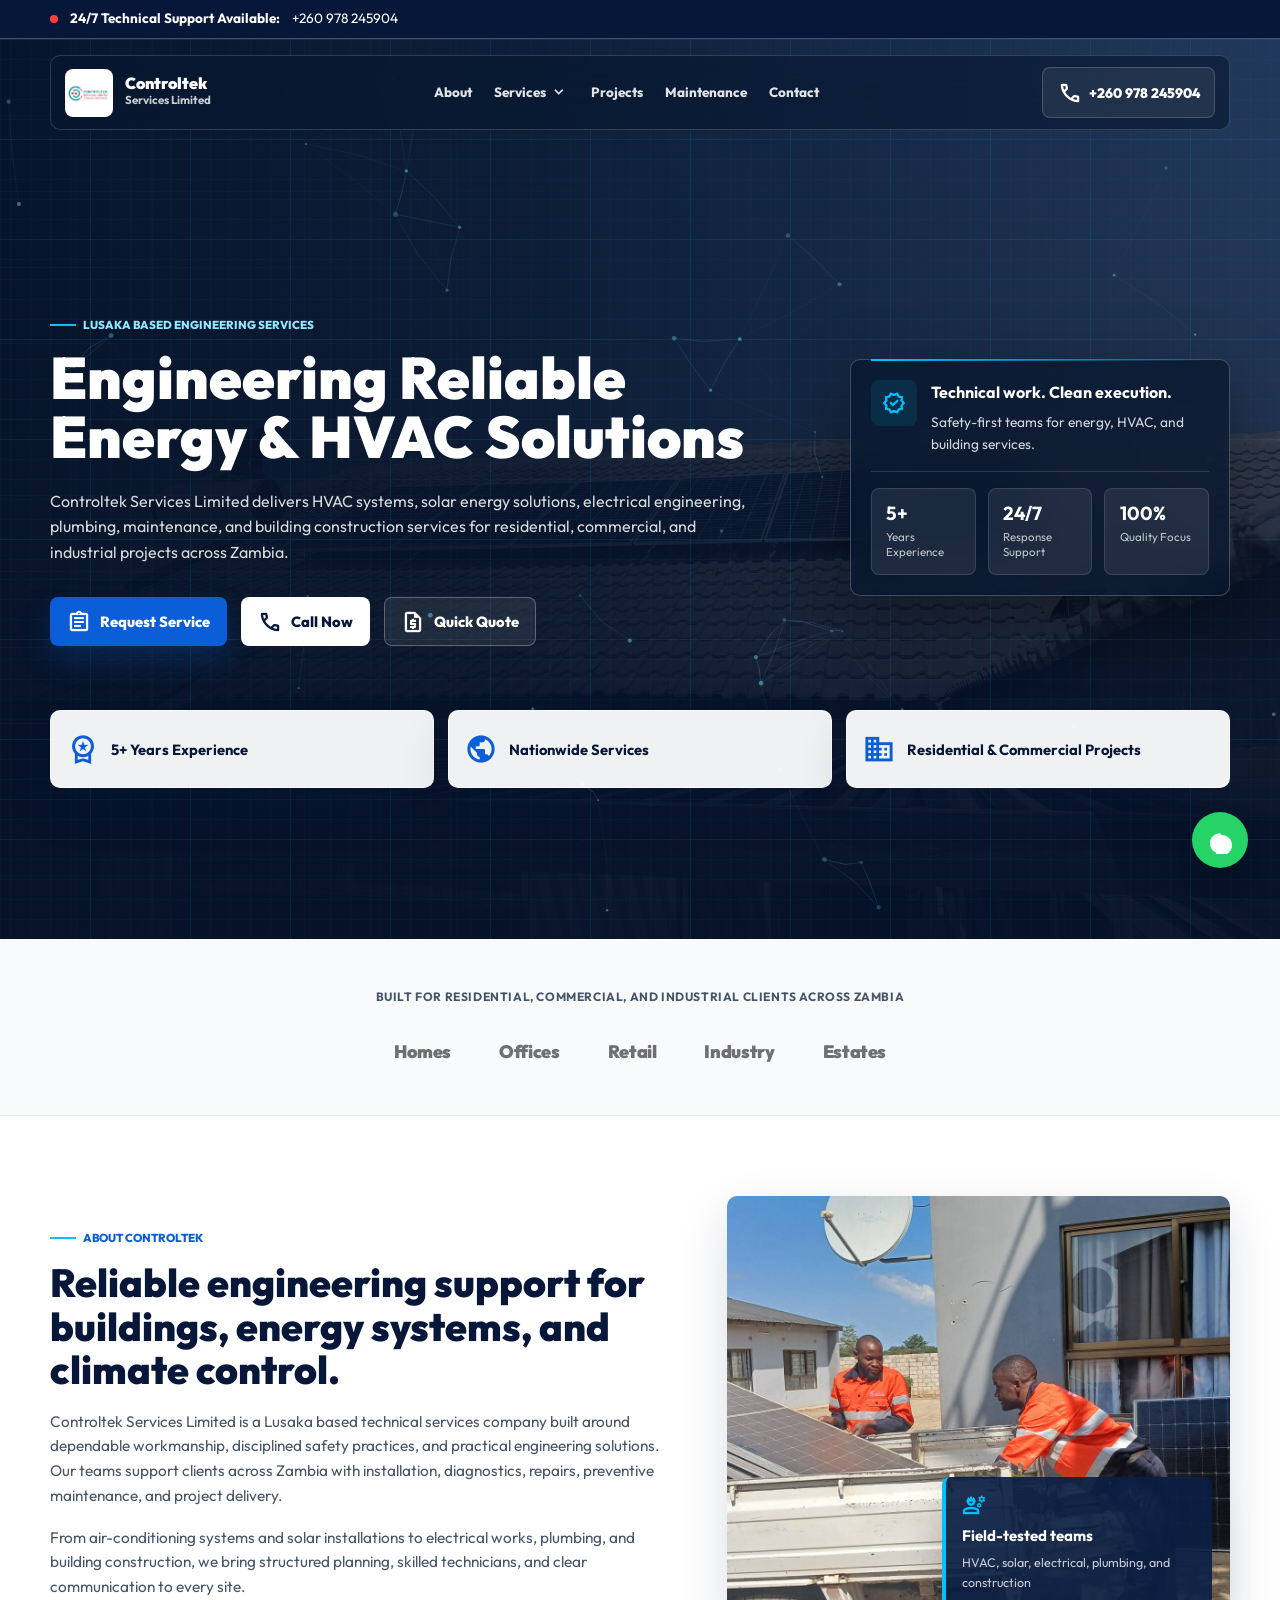
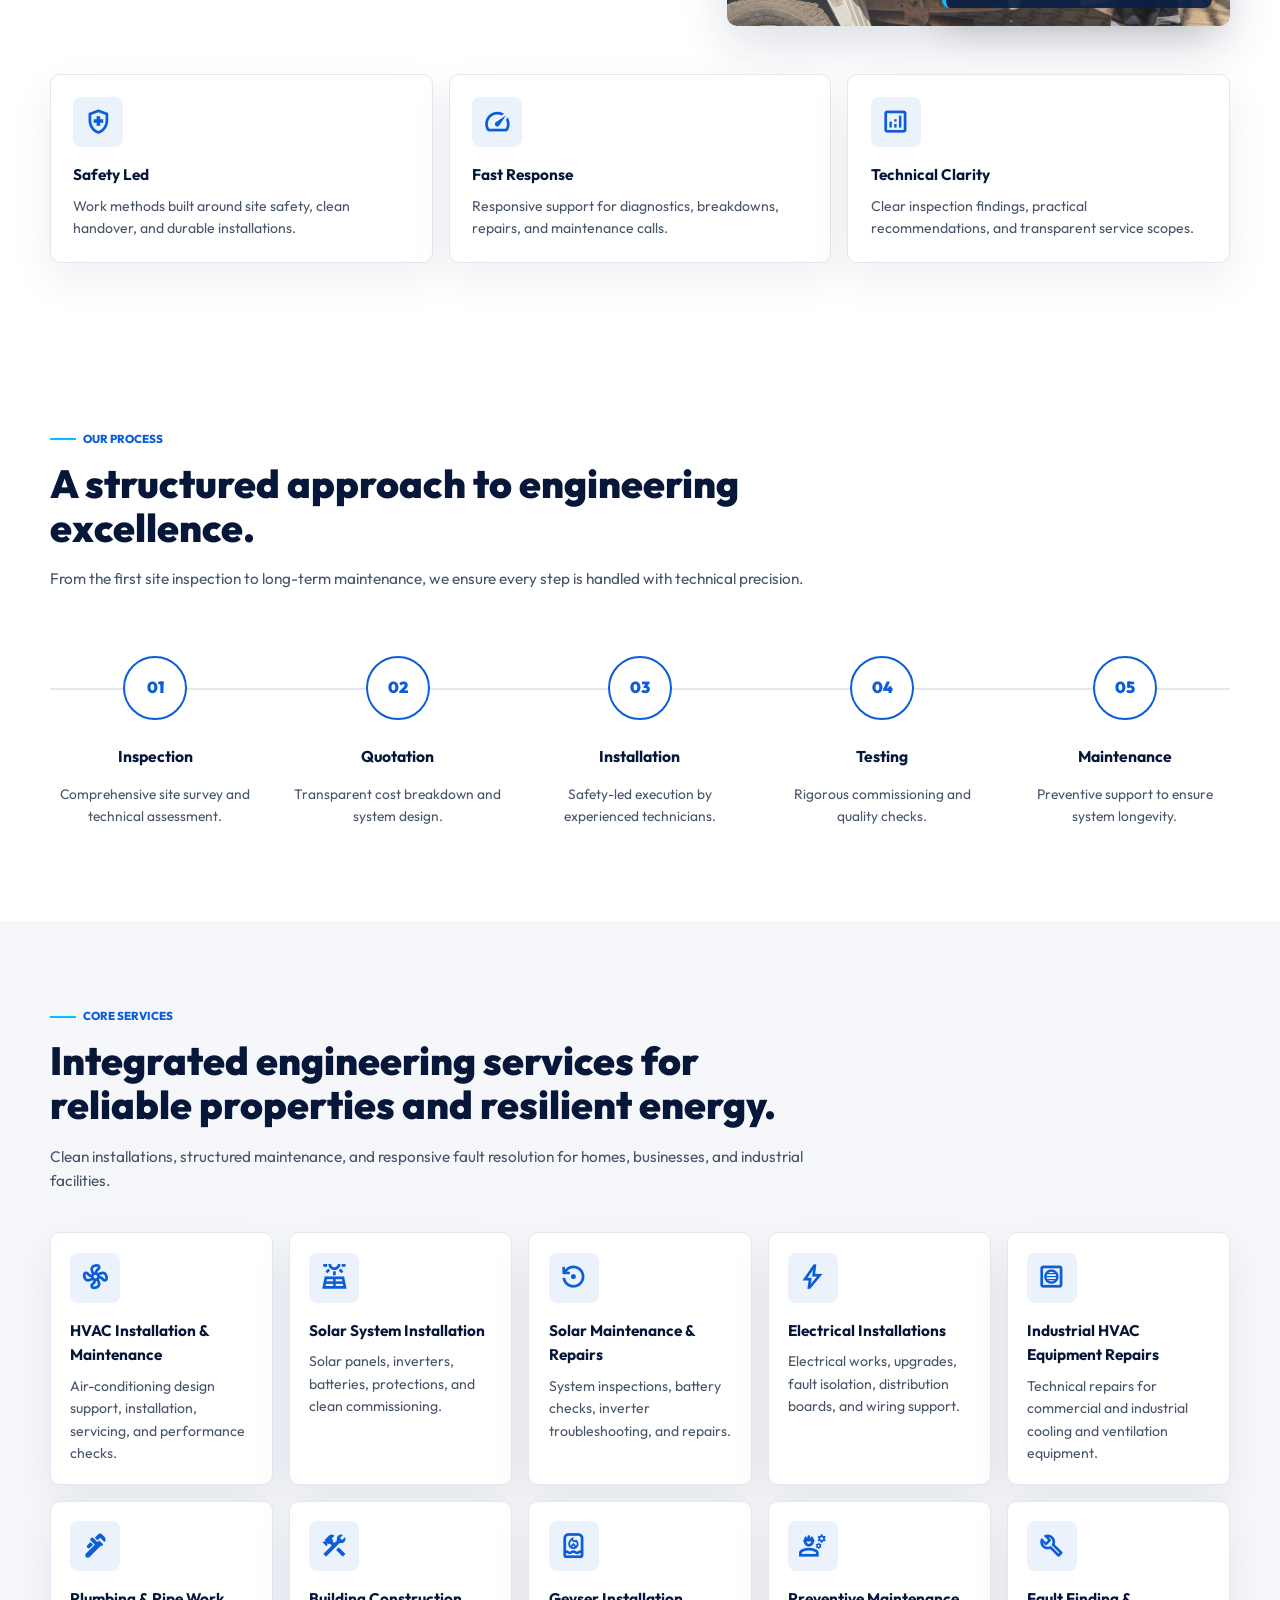
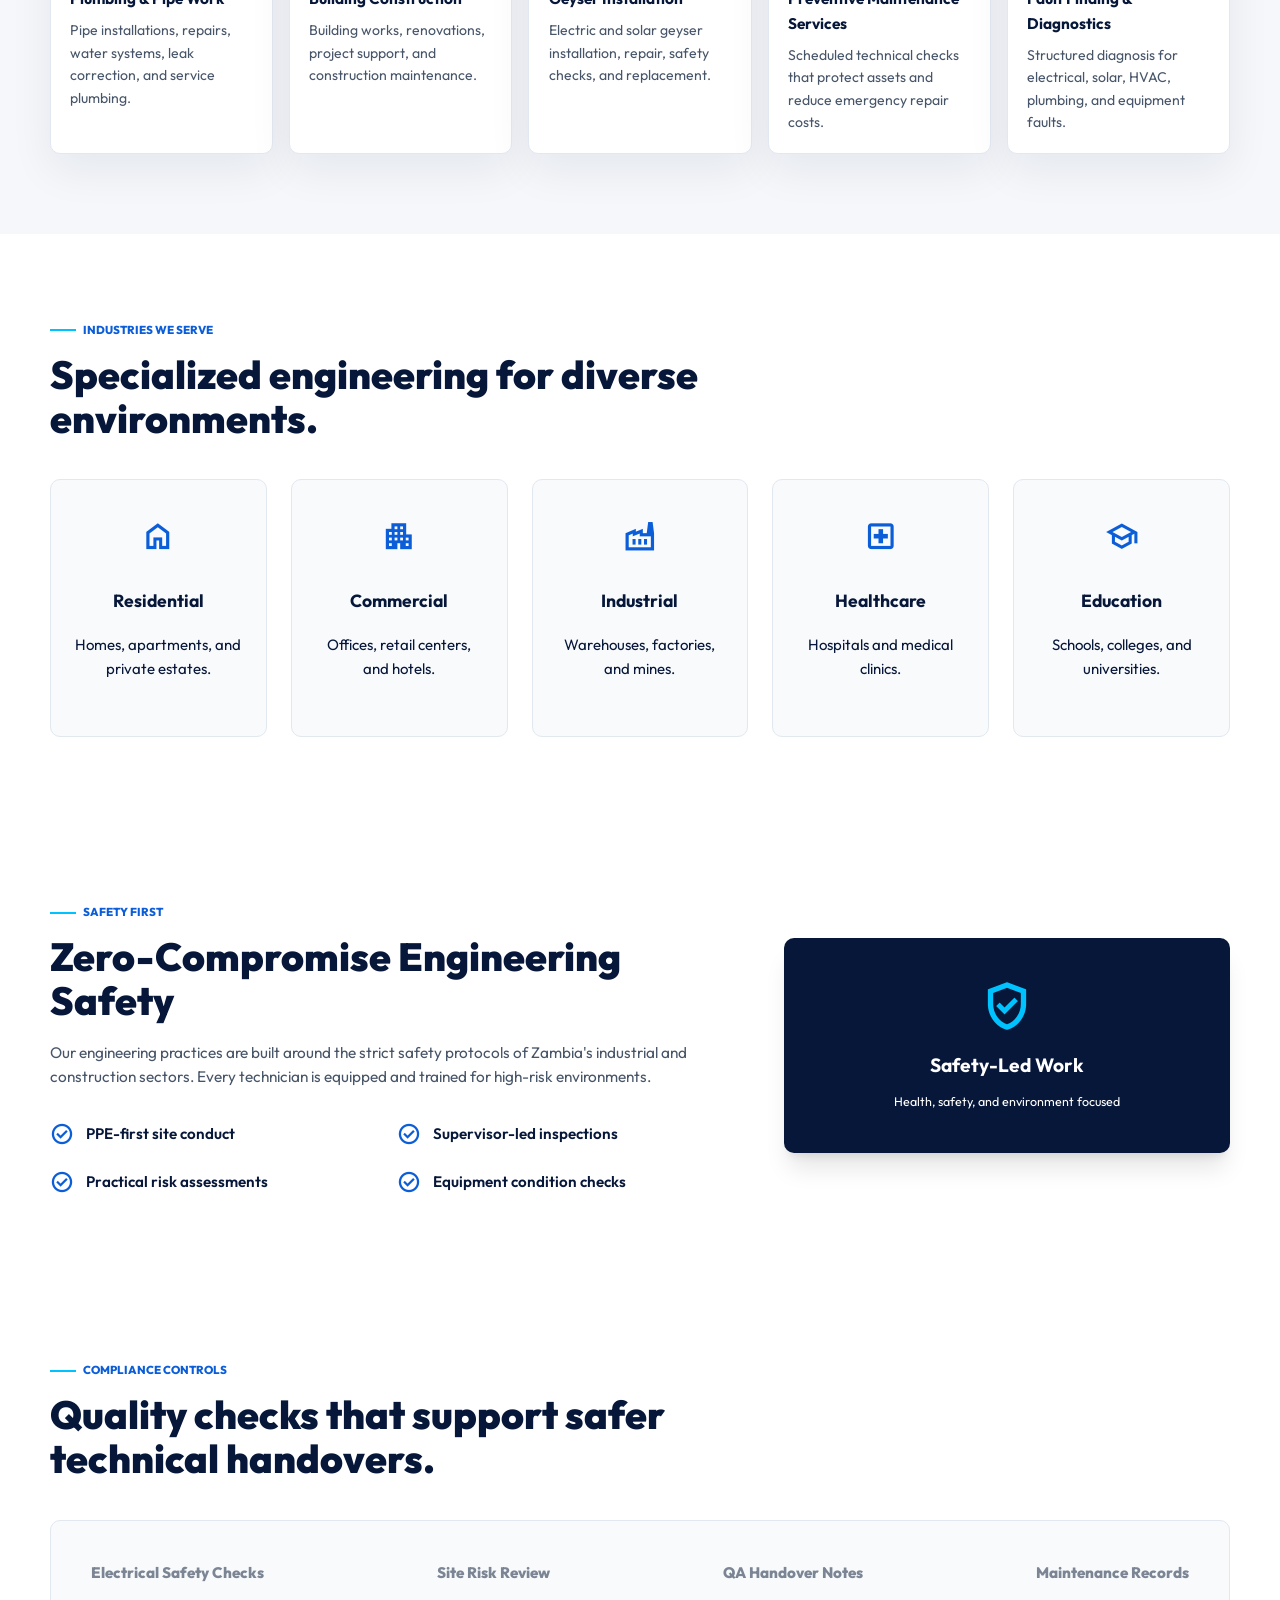
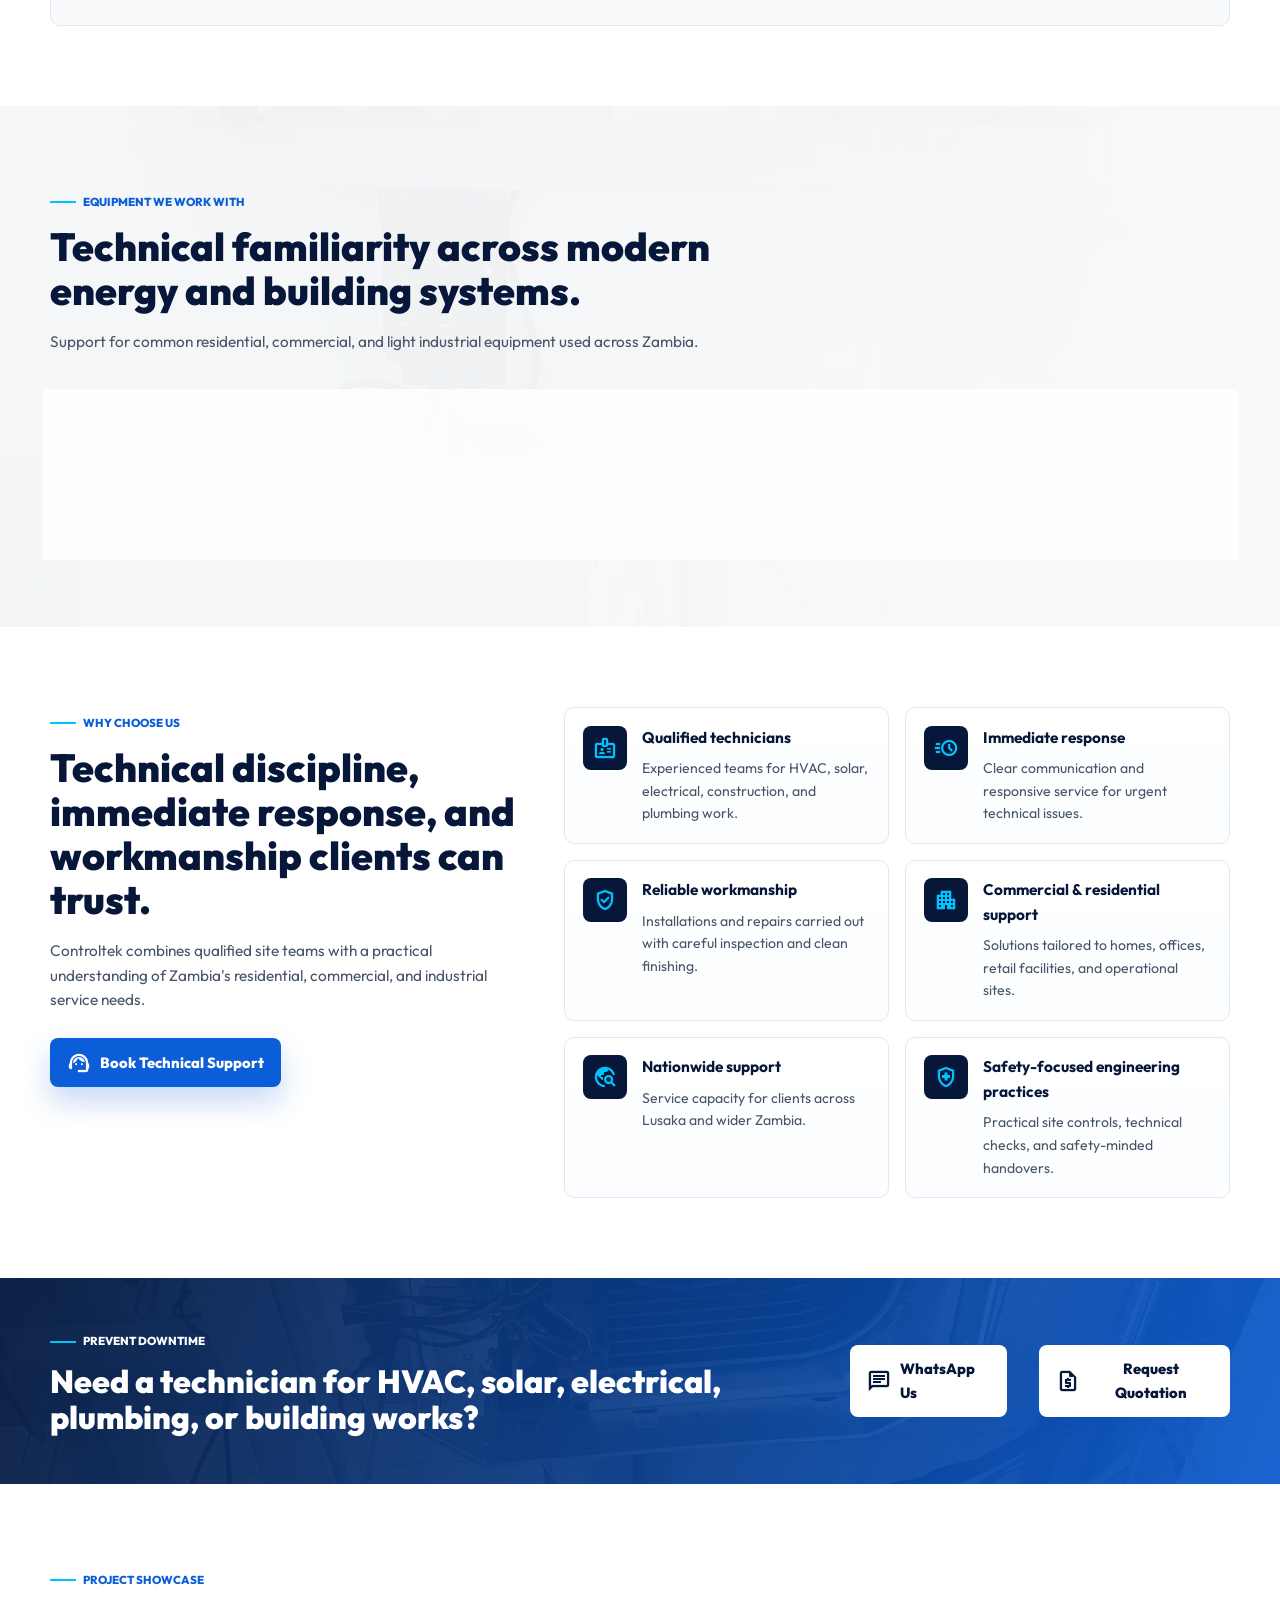
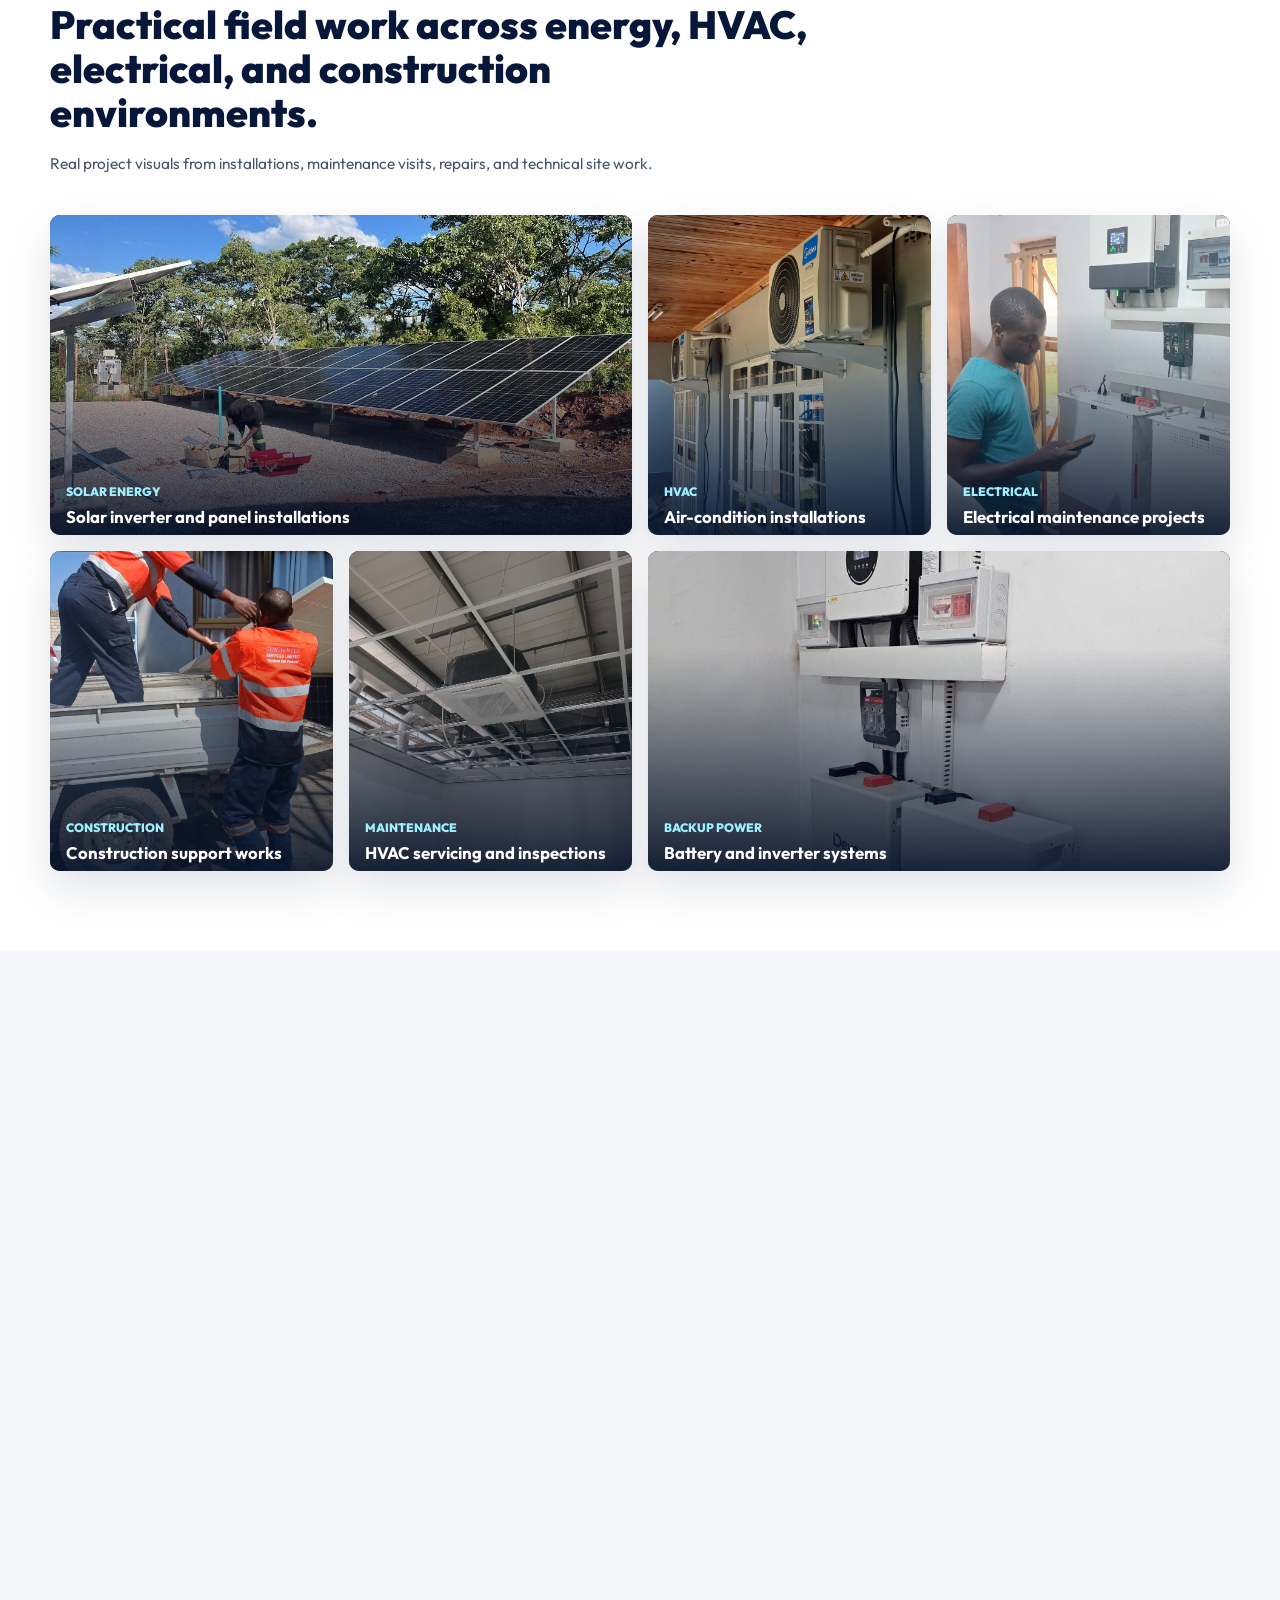
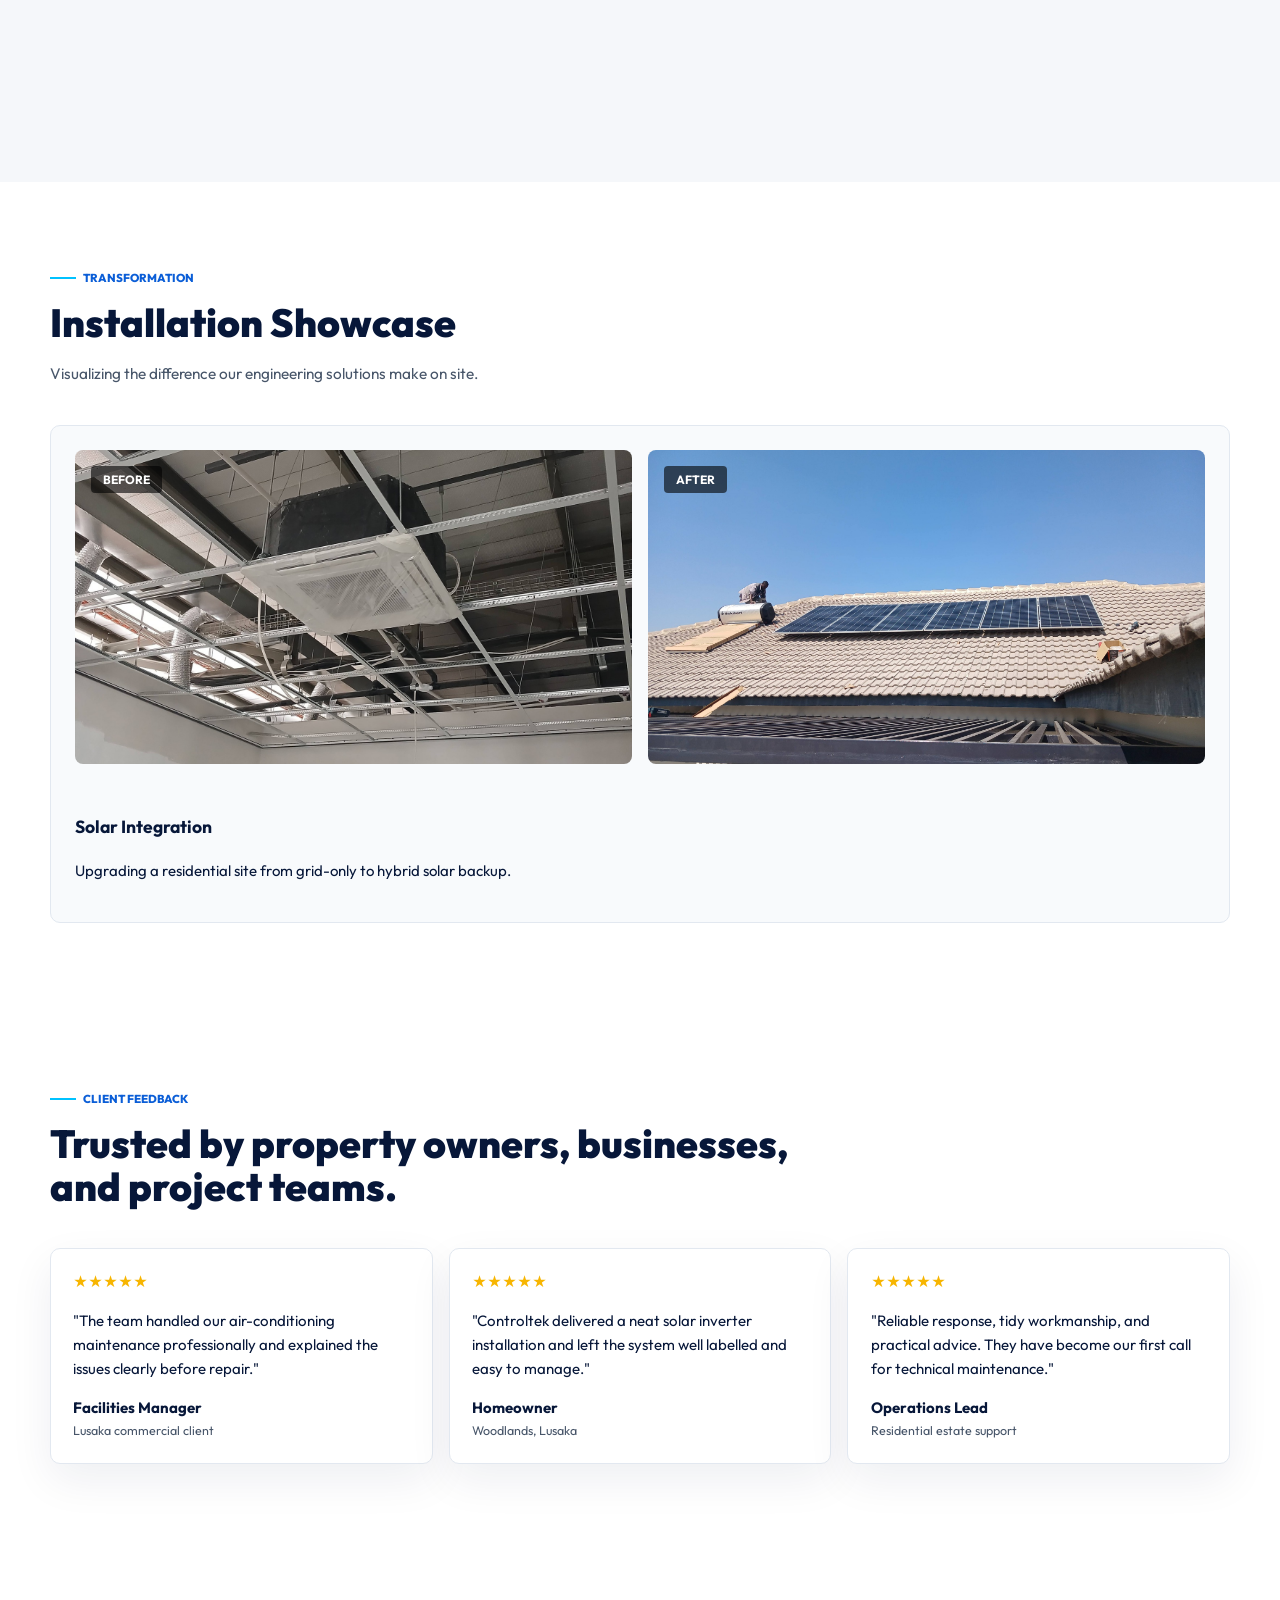
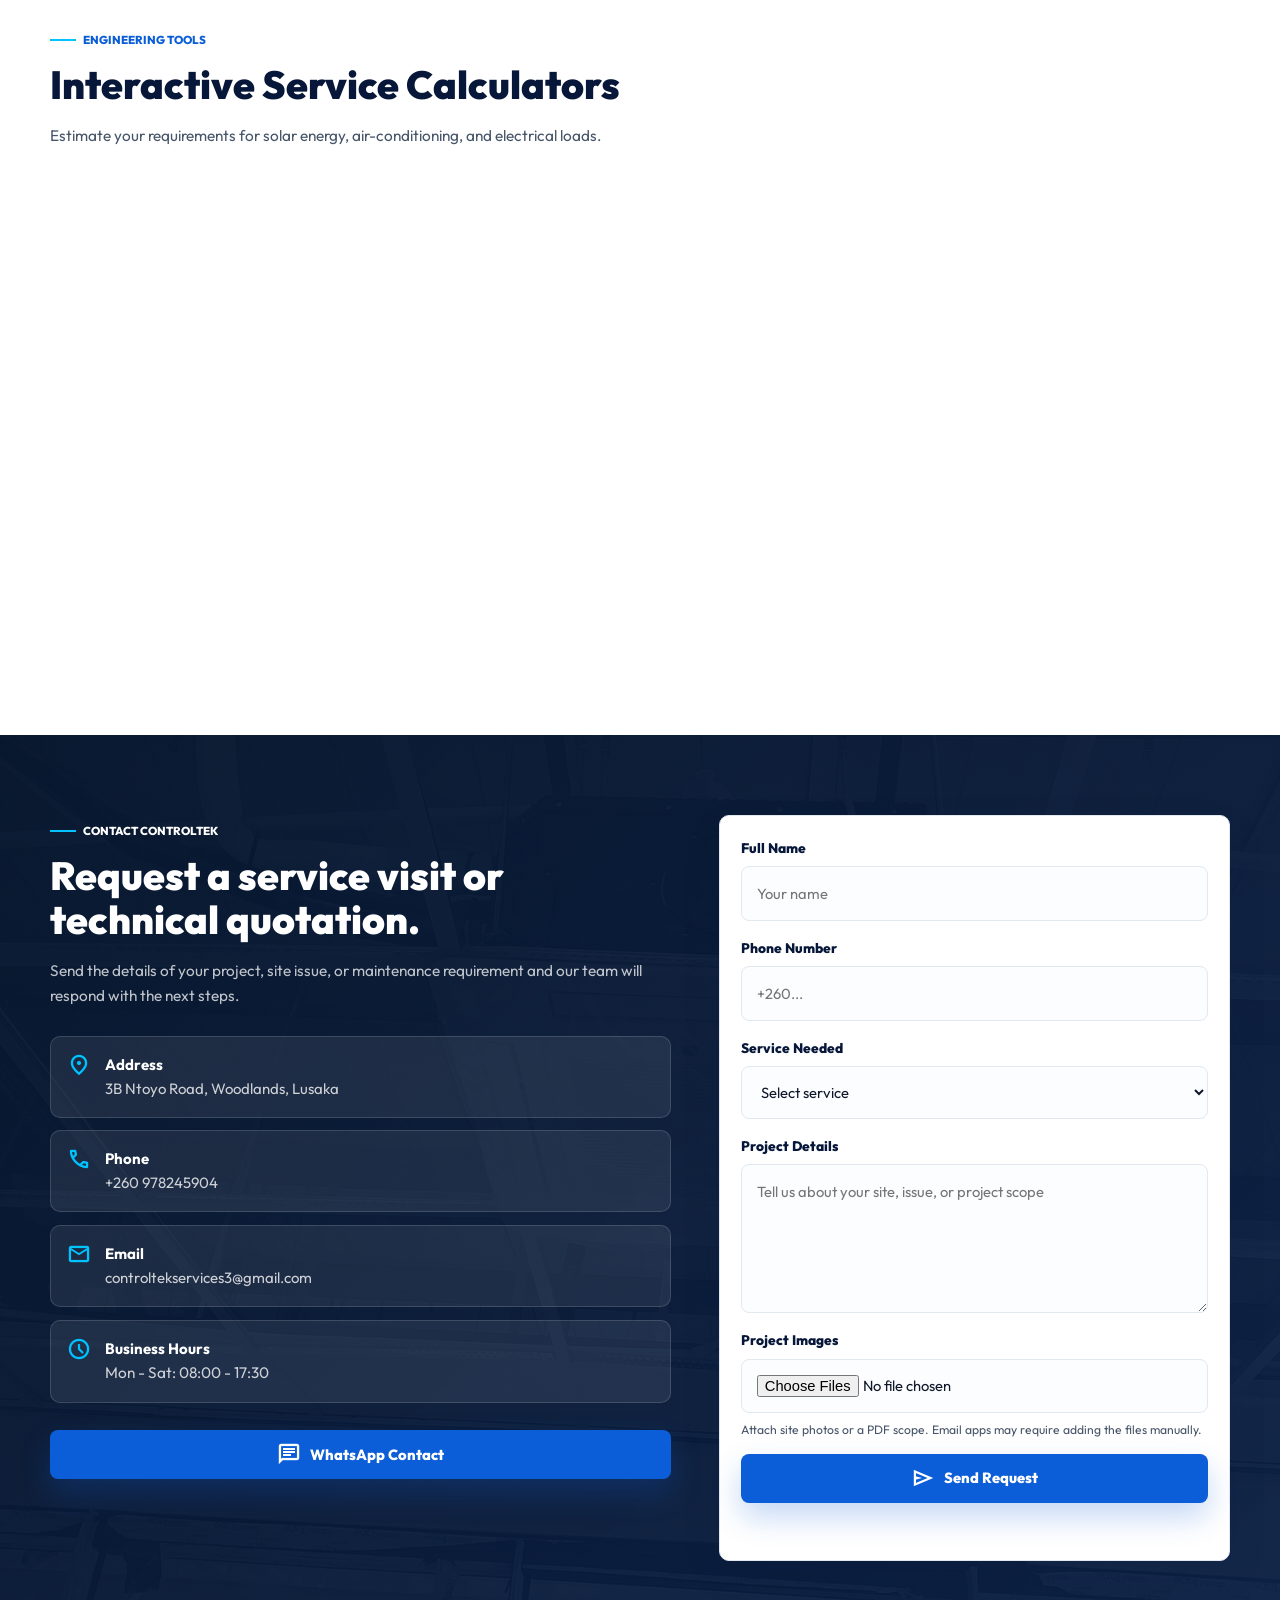
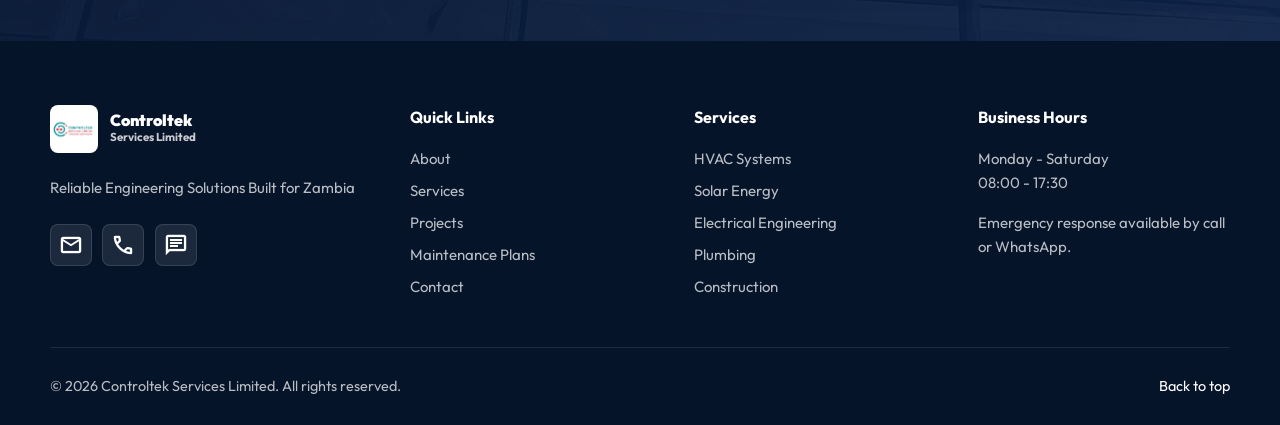
==== index.html @ 5359bb08 "feat: implement multi-page service site architecture with dedicated layouts and global styling" ====
<!DOCTYPE html>
<html lang="en">
<head>
  <meta charset="UTF-8" />
  <meta name="viewport" content="width=device-width, initial-scale=1.0" />
  <meta name="description" content="Controltek Services Limited provides HVAC, solar energy, electrical engineering, plumbing, maintenance, and construction services across Zambia." />
  <title>Controltek Services Limited | Engineering Reliable Energy & HVAC Solutions</title>
  <link rel="preconnect" href="https://fonts.googleapis.com" />
  <link rel="preconnect" href="https://fonts.gstatic.com" crossorigin />
  <link href="https://fonts.googleapis.com/css2?family=Outfit:wght@300;400;500;600;700;800;900&family=Inter:wght@400;500;600;700;800;900&family=Material+Symbols+Outlined:opsz,wght,FILL,GRAD@20..48,300..700,0..1,-50..200&display=swap" rel="stylesheet" />
  <link rel="stylesheet" href="styles.css" />
  <script type="application/ld+json">
  {
    "@context": "https://schema.org",
    "@type": "EngineeringBusiness",
    "name": "Controltek Services Limited",
    "address": {
      "@type": "PostalAddress",
      "streetAddress": "3B Ntoyo Road, Woodlands",
      "addressLocality": "Lusaka",
      "addressCountry": "ZM"
    },
    "telephone": "+260978245904",
    "email": "controltekservices3@gmail.com",
    "serviceType": ["HVAC", "Solar Energy", "Electrical Engineering", "Plumbing", "Construction"]
  }
  </script>
</head>
<body>
  <div class="preloader" id="preloader" aria-hidden="true">
    <div class="preloader__mark">
      <img src="Assets/logo.jpg" alt="" />
      <span></span>
    </div>
  </div>

  <div class="emergency-banner">
    <div class="section-shell">
      <span class="pulse-icon"></span>
      <strong>24/7 Technical Support Available:</strong> 
      <a href="tel:+260978245904">+260 978 245904</a>
    </div>
  </div>

  <header class="site-header" id="siteHeader">
    <a class="brand" href="#home" aria-label="Controltek Services Limited home">
      <img src="Assets/logo.jpg" alt="Controltek Services Limited logo" />
      <span>
        <strong>Controltek</strong>
        <small>Services Limited</small>
      </span>
    </a>

    <button class="nav-toggle" id="navToggle" type="button" aria-label="Open navigation" aria-expanded="false">
      <span></span>
      <span></span>
      <span></span>
    </button>

    <nav class="site-nav" id="siteNav" aria-label="Primary navigation">
      <a href="#about">About</a>
      <div class="nav-item has-dropdown">
        <a href="#services">Services <span class="material-symbols-outlined">expand_more</span></a>
        <div class="mega-menu">
          <div class="mega-menu__grid">
            <div class="mega-menu__col">
              <h4>Energy Solutions</h4>
              <a href="solar.html"><span class="material-symbols-outlined">solar_power</span> Solar Installation</a>
              <a href="solar.html"><span class="material-symbols-outlined">battery_charging_full</span> Battery Backup</a>
              <a href="solar.html"><span class="material-symbols-outlined">settings_backup_restore</span> Solar Maintenance</a>
            </div>
            <div class="mega-menu__col">
              <h4>HVAC & Climate</h4>
              <a href="hvac.html"><span class="material-symbols-outlined">mode_fan</span> Air Conditioning</a>
              <a href="hvac.html"><span class="material-symbols-outlined">hvac</span> Industrial Cooling</a>
              <a href="hvac.html"><span class="material-symbols-outlined">thermostat</span> Ventilation</a>
            </div>
            <div class="mega-menu__col">
              <h4>Engineering</h4>
              <a href="electrical.html"><span class="material-symbols-outlined">bolt</span> Electrical Works</a>
              <a href="plumbing.html"><span class="material-symbols-outlined">plumbing</span> Plumbing & Pipes</a>
              <a href="construction.html"><span class="material-symbols-outlined">construction</span> Construction</a>
            </div>
          </div>
        </div>
      </div>
      <a href="#projects">Projects</a>
      <a href="#maintenance">Maintenance</a>
      <a href="#contact">Contact</a>
    </nav>

    <div class="header-actions">
      <a class="header-call" href="tel:+260978245904">
        <span class="material-symbols-outlined" aria-hidden="true">call</span>
        +260 978 245904
      </a>
    </div>
  </header>

  <main>
    <section class="hero" id="home">
      <div class="hero__blueprint" aria-hidden="true"></div>
      <img class="hero__image" src="Assets/611945073_122168276774752665_838514749293394637_n.jpg" alt="Solar engineers working on a rooftop installation" fetchpriority="high" />
      <canvas class="hero__particles" id="particleCanvas" aria-hidden="true"></canvas>
      <div class="hero__overlay"></div>

      <div class="hero__content section-shell">
        <div class="hero__copy reveal">
          <span class="eyebrow">Lusaka based engineering services</span>
          <h1>Engineering Reliable Energy &amp; HVAC Solutions</h1>
          <p>
            Controltek Services Limited delivers HVAC systems, solar energy solutions, electrical engineering,
            plumbing, maintenance, and building construction services for residential, commercial, and industrial projects across Zambia.
          </p>
          <div class="hero__actions">
            <a class="btn btn--primary" href="#contact">
              <span class="material-symbols-outlined" aria-hidden="true">assignment</span>
              Request Service
            </a>
            <a class="btn btn--light" href="tel:+260978245904">
              <span class="material-symbols-outlined" aria-hidden="true">call</span>
              Call Now
            </a>
            <button class="btn btn--outline quote-trigger" type="button">
              <span class="material-symbols-outlined" aria-hidden="true">request_quote</span>
              Quick Quote
            </button>
          </div>
        </div>

        <div class="hero__panel reveal">
          <div class="hero__panel-top">
            <span class="material-symbols-outlined" aria-hidden="true">verified</span>
            <div>
              <strong>Technical work. Clean execution.</strong>
              <p>Safety-first teams for energy, HVAC, and building services.</p>
            </div>
          </div>
          <div class="hero__metrics">
            <article>
              <strong><span data-counter="5">0</span>+</strong>
              <small>Years Experience</small>
            </article>
            <article>
              <strong>24/7</strong>
              <small>Response Support</small>
            </article>
            <article>
              <strong>100%</strong>
              <small>Quality Focus</small>
            </article>
          </div>
        </div>
      </div>

      <div class="floating-stats section-shell reveal">
        <article>
          <span class="material-symbols-outlined" aria-hidden="true">workspace_premium</span>
          <strong><span data-counter="5">0</span>+ Years Experience</strong>
        </article>
        <article>
          <span class="material-symbols-outlined" aria-hidden="true">public</span>
          <strong>Nationwide Services</strong>
        </article>
        <article>
          <span class="material-symbols-outlined" aria-hidden="true">domain</span>
          <strong>Residential &amp; Commercial Projects</strong>
        </article>
      </div>
    </section>

    <section class="trusted-by reveal">
      <div class="section-shell">
        <span class="trusted-by__label">Built for residential, commercial, and industrial clients across Zambia</span>
        <div class="trusted-by__logos">
          <div class="logo-item"><span>Homes</span></div>
          <div class="logo-item"><span>Offices</span></div>
          <div class="logo-item"><span>Retail</span></div>
          <div class="logo-item"><span>Industry</span></div>
          <div class="logo-item"><span>Estates</span></div>
        </div>
      </div>
    </section>

    <section class="section about" id="about">
      <div class="section-shell about__grid">
        <div class="section-copy reveal">
          <span class="eyebrow">About Controltek</span>
          <h2>Reliable engineering support for buildings, energy systems, and climate control.</h2>
          <p>
            Controltek Services Limited is a Lusaka based technical services company built around dependable workmanship,
            disciplined safety practices, and practical engineering solutions. Our teams support clients across Zambia with installation,
            diagnostics, repairs, preventive maintenance, and project delivery.
          </p>
          <p>
            From air-conditioning systems and solar installations to electrical works, plumbing, and building construction,
            we bring structured planning, skilled technicians, and clear communication to every site.
          </p>
        </div>

        <div class="about__visual reveal">
          <img src="Assets/695807910_122184010622752665_1314205142785555688_n.jpg" alt="Controltek technicians working on a construction project" />
          <div class="about__badge">
            <span class="material-symbols-outlined" aria-hidden="true">engineering</span>
            <strong>Field-tested teams</strong>
            <small>HVAC, solar, electrical, plumbing, and construction</small>
          </div>
        </div>

        <div class="about__infographic reveal">
          <article>
            <span class="material-symbols-outlined" aria-hidden="true">health_and_safety</span>
            <h3>Safety Led</h3>
            <p>Work methods built around site safety, clean handover, and durable installations.</p>
          </article>
          <article>
            <span class="material-symbols-outlined" aria-hidden="true">speed</span>
            <h3>Fast Response</h3>
            <p>Responsive support for diagnostics, breakdowns, repairs, and maintenance calls.</p>
          </article>
          <article>
            <span class="material-symbols-outlined" aria-hidden="true">analytics</span>
            <h3>Technical Clarity</h3>
            <p>Clear inspection findings, practical recommendations, and transparent service scopes.</p>
          </article>
        </div>
      </div>
    </section>

    <section class="section process" id="process">
      <div class="section-shell">
        <div class="section-heading reveal">
          <span class="eyebrow">Our Process</span>
          <h2>A structured approach to engineering excellence.</h2>
          <p>From the first site inspection to long-term maintenance, we ensure every step is handled with technical precision.</p>
        </div>
        
        <div class="process-timeline reveal">
          <div class="process-step">
            <div class="step-number">01</div>
            <h3>Inspection</h3>
            <p>Comprehensive site survey and technical assessment.</p>
          </div>
          <div class="process-step">
            <div class="step-number">02</div>
            <h3>Quotation</h3>
            <p>Transparent cost breakdown and system design.</p>
          </div>
          <div class="process-step">
            <div class="step-number">03</div>
            <h3>Installation</h3>
            <p>Safety-led execution by experienced technicians.</p>
          </div>
          <div class="process-step">
            <div class="step-number">04</div>
            <h3>Testing</h3>
            <p>Rigorous commissioning and quality checks.</p>
          </div>
          <div class="process-step">
            <div class="step-number">05</div>
            <h3>Maintenance</h3>
            <p>Preventive support to ensure system longevity.</p>
          </div>
        </div>
      </div>
    </section>

    <section class="section services" id="services">
      <div class="section-shell">
        <div class="section-heading reveal">
          <span class="eyebrow">Core Services</span>
          <h2>Integrated engineering services for reliable properties and resilient energy.</h2>
          <p>Clean installations, structured maintenance, and responsive fault resolution for homes, businesses, and industrial facilities.</p>
        </div>

        <div class="services__grid">
          <article class="service-card reveal">
            <span class="material-symbols-outlined" aria-hidden="true">mode_fan</span>
            <h3>HVAC Installation &amp; Maintenance</h3>
            <p>Air-conditioning design support, installation, servicing, and performance checks.</p>
          </article>
          <article class="service-card reveal">
            <span class="material-symbols-outlined" aria-hidden="true">solar_power</span>
            <h3>Solar System Installation</h3>
            <p>Solar panels, inverters, batteries, protections, and clean commissioning.</p>
          </article>
          <article class="service-card reveal">
            <span class="material-symbols-outlined" aria-hidden="true">settings_backup_restore</span>
            <h3>Solar Maintenance &amp; Repairs</h3>
            <p>System inspections, battery checks, inverter troubleshooting, and repairs.</p>
          </article>
          <article class="service-card reveal">
            <span class="material-symbols-outlined" aria-hidden="true">bolt</span>
            <h3>Electrical Installations</h3>
            <p>Electrical works, upgrades, fault isolation, distribution boards, and wiring support.</p>
          </article>
          <article class="service-card reveal">
            <span class="material-symbols-outlined" aria-hidden="true">hvac</span>
            <h3>Industrial HVAC Equipment Repairs</h3>
            <p>Technical repairs for commercial and industrial cooling and ventilation equipment.</p>
          </article>
          <article class="service-card reveal">
            <span class="material-symbols-outlined" aria-hidden="true">plumbing</span>
            <h3>Plumbing &amp; Pipe Work</h3>
            <p>Pipe installations, repairs, water systems, leak correction, and service plumbing.</p>
          </article>
          <article class="service-card reveal">
            <span class="material-symbols-outlined" aria-hidden="true">construction</span>
            <h3>Building Construction</h3>
            <p>Building works, renovations, project support, and construction maintenance.</p>
          </article>
          <article class="service-card reveal">
            <span class="material-symbols-outlined" aria-hidden="true">water_heater</span>
            <h3>Geyser Installation</h3>
            <p>Electric and solar geyser installation, repair, safety checks, and replacement.</p>
          </article>
          <article class="service-card reveal">
            <span class="material-symbols-outlined" aria-hidden="true">engineering</span>
            <h3>Preventive Maintenance Services</h3>
            <p>Scheduled technical checks that protect assets and reduce emergency repair costs.</p>
          </article>
          <article class="service-card reveal">
            <span class="material-symbols-outlined" aria-hidden="true">build</span>
            <h3>Fault Finding &amp; Diagnostics</h3>
            <p>Structured diagnosis for electrical, solar, HVAC, plumbing, and equipment faults.</p>
          </article>
        </div>
      </div>
    </section>

    <section class="section industries" id="industries">
      <div class="section-shell">
        <div class="section-heading reveal">
          <span class="eyebrow">Industries We Serve</span>
          <h2>Specialized engineering for diverse environments.</h2>
        </div>
        <div class="industries-grid reveal">
          <div class="industry-card">
            <span class="material-symbols-outlined">home</span>
            <h3>Residential</h3>
            <p>Homes, apartments, and private estates.</p>
          </div>
          <div class="industry-card">
            <span class="material-symbols-outlined">apartment</span>
            <h3>Commercial</h3>
            <p>Offices, retail centers, and hotels.</p>
          </div>
          <div class="industry-card">
            <span class="material-symbols-outlined">factory</span>
            <h3>Industrial</h3>
            <p>Warehouses, factories, and mines.</p>
          </div>
          <div class="industry-card">
            <span class="material-symbols-outlined">local_hospital</span>
            <h3>Healthcare</h3>
            <p>Hospitals and medical clinics.</p>
          </div>
          <div class="industry-card">
            <span class="material-symbols-outlined">school</span>
            <h3>Education</h3>
            <p>Schools, colleges, and universities.</p>
          </div>
        </div>
      </div>
    </section>

    <section class="section safety" id="safety">
      <div class="section-shell safety__grid">
        <div class="section-copy reveal">
          <span class="eyebrow">Safety First</span>
          <h2>Zero-Compromise Engineering Safety</h2>
          <p>Our engineering practices are built around the strict safety protocols of Zambia's industrial and construction sectors. Every technician is equipped and trained for high-risk environments.</p>
          <ul class="safety-list">
            <li><span class="material-symbols-outlined">check_circle</span> PPE-first site conduct</li>
            <li><span class="material-symbols-outlined">check_circle</span> Supervisor-led inspections</li>
            <li><span class="material-symbols-outlined">check_circle</span> Practical risk assessments</li>
            <li><span class="material-symbols-outlined">check_circle</span> Equipment condition checks</li>
          </ul>
        </div>
        <div class="safety__visual reveal">
          <div class="safety-badge">
            <span class="material-symbols-outlined" aria-hidden="true">verified_user</span>
            <strong>Safety-Led Work</strong>
            <small>Health, safety, and environment focused</small>
          </div>
        </div>
      </div>
    </section>

    <section class="section certifications" id="certifications">
      <div class="section-shell">
        <div class="section-heading reveal">
          <span class="eyebrow">Compliance Controls</span>
          <h2>Quality checks that support safer technical handovers.</h2>
        </div>
        <div class="cert-grid reveal">
          <div class="cert-item"><span>Electrical Safety Checks</span></div>
          <div class="cert-item"><span>Site Risk Review</span></div>
          <div class="cert-item"><span>QA Handover Notes</span></div>
          <div class="cert-item"><span>Maintenance Records</span></div>
        </div>
      </div>
    </section>

    <section class="section equipment" id="equipment">
      <div class="section-shell">
        <div class="section-heading reveal">
          <span class="eyebrow">Equipment We Work With</span>
          <h2>Technical familiarity across modern energy and building systems.</h2>
          <p>Support for common residential, commercial, and light industrial equipment used across Zambia.</p>
        </div>

        <div class="equipment-grid reveal">
          <article><span class="material-symbols-outlined">battery_charging_full</span><strong>LuxpowerTek</strong><small>Hybrid inverter systems</small></article>
          <article><span class="material-symbols-outlined">mode_fan</span><strong>Split Systems</strong><small>Residential and office cooling</small></article>
          <article><span class="material-symbols-outlined">hvac</span><strong>Ducted HVAC</strong><small>Commercial air distribution</small></article>
          <article><span class="material-symbols-outlined">battery_5_bar</span><strong>Lithium Batteries</strong><small>Backup and solar storage</small></article>
          <article><span class="material-symbols-outlined">solar_power</span><strong>Solar Inverters</strong><small>Hybrid and backup power</small></article>
          <article><span class="material-symbols-outlined">precision_manufacturing</span><strong>Recovery Units</strong><small>HVAC service equipment</small></article>
        </div>
      </div>
    </section>

    <section class="section why">
      <div class="section-shell why__grid">
        <div class="section-copy reveal">
          <span class="eyebrow">Why Choose Us</span>
          <h2>Technical discipline, immediate response, and workmanship clients can trust.</h2>
          <p>
            Controltek combines qualified site teams with a practical understanding of Zambia's residential,
            commercial, and industrial service needs.
          </p>
          <a class="btn btn--primary" href="#contact">
            <span class="material-symbols-outlined" aria-hidden="true">support_agent</span>
            Book Technical Support
          </a>
        </div>

        <div class="why__list reveal">
          <article>
            <span class="material-symbols-outlined" aria-hidden="true">badge</span>
            <div>
              <h3>Qualified technicians</h3>
              <p>Experienced teams for HVAC, solar, electrical, construction, and plumbing work.</p>
            </div>
          </article>
          <article>
            <span class="material-symbols-outlined" aria-hidden="true">acute</span>
            <div>
              <h3>Immediate response</h3>
              <p>Clear communication and responsive service for urgent technical issues.</p>
            </div>
          </article>
          <article>
            <span class="material-symbols-outlined" aria-hidden="true">verified_user</span>
            <div>
              <h3>Reliable workmanship</h3>
              <p>Installations and repairs carried out with careful inspection and clean finishing.</p>
            </div>
          </article>
          <article>
            <span class="material-symbols-outlined" aria-hidden="true">apartment</span>
            <div>
              <h3>Commercial &amp; residential support</h3>
              <p>Solutions tailored to homes, offices, retail facilities, and operational sites.</p>
            </div>
          </article>
          <article>
            <span class="material-symbols-outlined" aria-hidden="true">travel_explore</span>
            <div>
              <h3>Nationwide support</h3>
              <p>Service capacity for clients across Lusaka and wider Zambia.</p>
            </div>
          </article>
          <article>
            <span class="material-symbols-outlined" aria-hidden="true">health_and_safety</span>
            <div>
              <h3>Safety-focused engineering practices</h3>
              <p>Practical site controls, technical checks, and safety-minded handovers.</p>
            </div>
          </article>
        </div>
      </div>
    </section>

    <section class="cta-band reveal">
      <div class="section-shell cta-band__inner">
        <div>
          <span class="eyebrow">Prevent downtime</span>
          <h2>Need a technician for HVAC, solar, electrical, plumbing, or building works?</h2>
        </div>
        <a class="btn btn--light" href="https://wa.me/260978245904?text=Hello%20Controltek%20Services%2C%20I%20would%20like%20to%20request%20technical%20support." target="_blank" rel="noopener">
          <span class="material-symbols-outlined" aria-hidden="true">chat</span>
          WhatsApp Us
        </a>
        <button class="btn btn--light quote-trigger" type="button">
          <span class="material-symbols-outlined" aria-hidden="true">request_quote</span>
          Request Quotation
        </button>
      </div>
    </section>

    <section class="section projects" id="projects">
      <div class="section-shell">
        <div class="section-heading reveal">
          <span class="eyebrow">Project Showcase</span>
          <h2>Practical field work across energy, HVAC, electrical, and construction environments.</h2>
          <p>Real project visuals from installations, maintenance visits, repairs, and technical site work.</p>
        </div>

        <div class="projects__grid">
          <article class="project-card project-card--wide reveal">
            <img src="Assets/639150536_122174072924752665_6450804661900491813_n.jpg" alt="Ground mounted solar panel installation" />
            <div>
              <span>Solar Energy</span>
              <h3>Solar inverter and panel installations</h3>
            </div>
          </article>
          <article class="project-card reveal">
            <img src="Assets/679924585_122182130414752665_1647554920923825024_n.jpg" alt="Air-conditioning units installed outside a building" />
            <div>
              <span>HVAC</span>
              <h3>Air-condition installations</h3>
            </div>
          </article>
          <article class="project-card reveal">
            <img src="Assets/637915777_122174073098752665_5136957511916690828_n.jpg" alt="Technician working on an inverter and electrical installation" />
            <div>
              <span>Electrical</span>
              <h3>Electrical maintenance projects</h3>
            </div>
          </article>
          <article class="project-card reveal">
            <img src="Assets/690749381_122184010670752665_1798553602882575421_n.jpg" alt="Construction workers loading building materials" />
            <div>
              <span>Construction</span>
              <h3>Construction support works</h3>
            </div>
          </article>
          <article class="project-card reveal">
            <img src="Assets/619851383_122170756070752665_6607876470128424524_n.jpg" alt="Ceiling mounted HVAC equipment being serviced" />
            <div>
              <span>Maintenance</span>
              <h3>HVAC servicing and inspections</h3>
            </div>
          </article>
          <article class="project-card project-card--wide reveal">
            <img src="Assets/689459422_122184010568752665_5711642186320111911_n.jpg" alt="Solar inverter and battery backup system" />
            <div>
              <span>Backup Power</span>
              <h3>Battery and inverter systems</h3>
            </div>
          </article>
        </div>
      </div>
    </section>

    <section class="section maintenance" id="maintenance">
      <div class="section-shell maintenance__grid">
        <div class="maintenance__image reveal">
          <img src="Assets/670788803_122181007688752665_9161803868854722833_n.jpg" alt="Technicians servicing air-conditioning equipment" />
        </div>

        <div class="section-copy reveal">
          <span class="eyebrow">Maintenance Plans</span>
          <h2>Preventive Maintenance is Cheaper than Corrective Maintenance</h2>
          <p>
            Scheduled inspections help identify performance issues early, protect equipment life,
            and reduce the cost of emergency repairs.
          </p>
          <div class="plans">
            <article>
              <span class="material-symbols-outlined" aria-hidden="true">mode_fan</span>
              <div>
                <h3>Air-conditioning systems</h3>
                <p>Coil cleaning, gas checks, electrical inspections, drainage, and performance testing.</p>
              </div>
            </article>
            <article>
              <span class="material-symbols-outlined" aria-hidden="true">solar_power</span>
              <div>
                <h3>Solar systems</h3>
                <p>Panel cleaning, inverter checks, battery health, protection testing, and reporting.</p>
              </div>
            </article>
            <article>
              <span class="material-symbols-outlined" aria-hidden="true">bolt</span>
              <div>
                <h3>Electrical systems</h3>
                <p>Load checks, board inspections, cable integrity, earthing, and fault prevention.</p>
              </div>
            </article>
          </div>
        </div>
      </div>
    </section>

    <section class="section before-after" id="showcase">
      <div class="section-shell">
        <div class="section-heading reveal">
          <span class="eyebrow">Transformation</span>
          <h2>Installation Showcase</h2>
          <p>Visualizing the difference our engineering solutions make on site.</p>
        </div>
        <div class="ba-grid reveal">
          <div class="ba-item">
            <div class="ba-image">
              <img src="Assets/619851383_122170756070752665_6607876470128424524_n.jpg" alt="Before">
              <span>Before</span>
            </div>
            <div class="ba-image">
              <img src="Assets/611945073_122168276774752665_838514749293394637_n.jpg" alt="After">
              <span>After</span>
            </div>
            <div class="ba-info">
              <h3>Solar Integration</h3>
              <p>Upgrading a residential site from grid-only to hybrid solar backup.</p>
            </div>
          </div>
        </div>
      </div>
    </section>

    <section class="section testimonials">
      <div class="section-shell">
        <div class="section-heading reveal">
          <span class="eyebrow">Client Feedback</span>
          <h2>Trusted by property owners, businesses, and project teams.</h2>
        </div>

        <div class="testimonials__grid">
          <article class="testimonial reveal">
            <div class="stars" aria-label="5 out of 5 stars">&#9733;&#9733;&#9733;&#9733;&#9733;</div>
            <p>"The team handled our air-conditioning maintenance professionally and explained the issues clearly before repair."</p>
            <strong>Facilities Manager</strong>
            <small>Lusaka commercial client</small>
          </article>
          <article class="testimonial reveal">
            <div class="stars" aria-label="5 out of 5 stars">&#9733;&#9733;&#9733;&#9733;&#9733;</div>
            <p>"Controltek delivered a neat solar inverter installation and left the system well labelled and easy to manage."</p>
            <strong>Homeowner</strong>
            <small>Woodlands, Lusaka</small>
          </article>
          <article class="testimonial reveal">
            <div class="stars" aria-label="5 out of 5 stars">&#9733;&#9733;&#9733;&#9733;&#9733;</div>
            <p>"Reliable response, tidy workmanship, and practical advice. They have become our first call for technical maintenance."</p>
            <strong>Operations Lead</strong>
            <small>Residential estate support</small>
          </article>
        </div>
      </div>
    </section>

    <section class="section calculators" id="calculators">
      <div class="section-shell">
        <div class="section-heading reveal">
          <span class="eyebrow">Engineering Tools</span>
          <h2>Interactive Service Calculators</h2>
          <p>Estimate your requirements for solar energy, air-conditioning, and electrical loads.</p>
        </div>

        <div class="calculators-grid reveal">
          <!-- Solar Calculator -->
          <div class="calc-card glass-card">
            <div class="calc-header">
              <span class="material-symbols-outlined">solar_power</span>
              <h3>Solar Sizing</h3>
            </div>
            <div class="calc-body">
              <div class="form-row">
                <label>Daily Load (kWh)</label>
                <input type="number" id="solarLoad" placeholder="e.g. 10" step="0.1">
              </div>
              <div class="form-row">
                <label>Backup Days</label>
                <input type="number" id="solarBackup" value="1">
              </div>
              <button class="btn btn--primary btn--wide" id="calcSolar">Calculate</button>
              <div class="calc-result" id="solarResult"></div>
            </div>
          </div>

          <!-- HVAC Calculator -->
          <div class="calc-card glass-card">
            <div class="calc-header">
              <span class="material-symbols-outlined">hvac</span>
              <h3>BTU Estimator</h3>
            </div>
            <div class="calc-body">
              <div class="form-row">
                <label>Room Area (sq.m)</label>
                <input type="number" id="hvacArea" placeholder="e.g. 25">
              </div>
              <div class="form-row">
                <label>Insulation Level</label>
                <select id="hvacInsulation">
                  <option value="1">Standard</option>
                  <option value="1.2">Poor</option>
                  <option value="0.8">Excellent</option>
                </select>
              </div>
              <button class="btn btn--primary btn--wide" id="calcHVAC">Calculate</button>
              <div class="calc-result" id="hvacResult"></div>
            </div>
          </div>

          <!-- Electrical Load Calculator -->
          <div class="calc-card glass-card">
            <div class="calc-header">
              <span class="material-symbols-outlined">bolt</span>
              <h3>Load Estimator</h3>
            </div>
            <div class="calc-body">
              <div class="form-row">
                <label>Number of Rooms</label>
                <input type="number" id="elecRooms" placeholder="e.g. 4">
              </div>
              <div class="form-row">
                <label>Main Appliances</label>
                <div class="checkbox-group">
                  <label><input type="checkbox" class="appliance" value="2000"> AC Unit</label>
                  <label><input type="checkbox" class="appliance" value="3000"> Geyser</label>
                  <label><input type="checkbox" class="appliance" value="1500"> Stove</label>
                </div>
              </div>
              <button class="btn btn--primary btn--wide" id="calcElec">Calculate</button>
              <div class="calc-result" id="elecResult"></div>
            </div>
          </div>
        </div>
      </div>
    </section>

    <section class="section contact" id="contact">
      <div class="section-shell contact__grid">
        <div class="contact__details reveal">
          <span class="eyebrow">Contact Controltek</span>
          <h2>Request a service visit or technical quotation.</h2>
          <p>Send the details of your project, site issue, or maintenance requirement and our team will respond with the next steps.</p>

          <div class="contact-card">
            <article>
              <span class="material-symbols-outlined" aria-hidden="true">location_on</span>
              <div>
                <strong>Address</strong>
                <a href="https://www.google.com/maps/search/?api=1&query=3B%20Ntoyo%20Road%2C%20Woodlands%2C%20Lusaka" target="_blank" rel="noopener">3B Ntoyo Road, Woodlands, Lusaka</a>
              </div>
            </article>
            <article>
              <span class="material-symbols-outlined" aria-hidden="true">call</span>
              <div>
                <strong>Phone</strong>
                <a href="tel:+260978245904">+260 978245904</a>
              </div>
            </article>
            <article>
              <span class="material-symbols-outlined" aria-hidden="true">mail</span>
              <div>
                <strong>Email</strong>
                <a href="mailto:controltekservices3@gmail.com">controltekservices3@gmail.com</a>
              </div>
            </article>
            <article>
              <span class="material-symbols-outlined" aria-hidden="true">schedule</span>
              <div>
                <strong>Business Hours</strong>
                <p>Mon - Sat: 08:00 - 17:30</p>
              </div>
            </article>
          </div>

          <a class="btn btn--primary btn--wide" href="https://wa.me/260978245904?text=Hello%20Controltek%20Services%2C%20I%20would%20like%20to%20request%20a%20service." target="_blank" rel="noopener">
            <span class="material-symbols-outlined" aria-hidden="true">chat</span>
            WhatsApp Contact
          </a>
        </div>

        <form class="contact-form reveal" id="contactForm">
          <div class="form-row">
            <label for="name">Full Name</label>
            <input id="name" name="name" type="text" placeholder="Your name" required />
          </div>
          <div class="form-row">
            <label for="phone">Phone Number</label>
            <input id="phone" name="phone" type="tel" placeholder="+260..." required />
          </div>
          <div class="form-row">
            <label for="service">Service Needed</label>
            <select id="service" name="service" required>
              <option value="">Select service</option>
              <option>HVAC Installation & Maintenance</option>
              <option>Solar System Installation</option>
              <option>Electrical Installations</option>
              <option>Plumbing & Pipe Work</option>
              <option>Building Construction</option>
              <option>Preventive Maintenance</option>
              <option>Fault Finding & Diagnostics</option>
            </select>
          </div>
          <div class="form-row">
            <label for="message">Project Details</label>
            <textarea id="message" name="message" rows="5" placeholder="Tell us about your site, issue, or project scope" required></textarea>
          </div>
          <div class="form-row">
            <label for="projectFiles">Project Images</label>
            <input id="projectFiles" name="projectFiles" type="file" accept="image/*,.pdf" multiple />
            <small class="field-hint">Attach site photos or a PDF scope. Email apps may require adding the files manually.</small>
          </div>
          <button class="btn btn--primary" type="submit">
            <span class="material-symbols-outlined" aria-hidden="true">send</span>
            Send Request
          </button>
          <p class="form-note" id="formNote" role="status" aria-live="polite"></p>
        </form>
      </div>
    </section>
  </main>

  <footer class="site-footer">
    <div class="section-shell footer__grid">
      <div>
        <a class="brand brand--footer" href="#home" aria-label="Controltek Services Limited home">
          <img src="Assets/logo.jpg" alt="Controltek Services Limited logo" />
          <span>
            <strong>Controltek</strong>
            <small>Services Limited</small>
          </span>
        </a>
        <p>Reliable Engineering Solutions Built for Zambia</p>
        <div class="social-links" aria-label="Social media links">
          <a href="mailto:controltekservices3@gmail.com" aria-label="Email Controltek">
            <span class="material-symbols-outlined" aria-hidden="true">mail</span>
          </a>
          <a href="tel:+260978245904" aria-label="Call Controltek">
            <span class="material-symbols-outlined" aria-hidden="true">call</span>
          </a>
          <a href="https://wa.me/260978245904" target="_blank" rel="noopener" aria-label="WhatsApp Controltek">
            <span class="material-symbols-outlined" aria-hidden="true">chat</span>
          </a>
        </div>
      </div>

      <div>
        <h3>Quick Links</h3>
        <a href="#about">About</a>
        <a href="#services">Services</a>
        <a href="#projects">Projects</a>
        <a href="#maintenance">Maintenance Plans</a>
        <a href="#contact">Contact</a>
      </div>

      <div>
        <h3>Services</h3>
        <a href="#services">HVAC Systems</a>
        <a href="#services">Solar Energy</a>
        <a href="#services">Electrical Engineering</a>
        <a href="#services">Plumbing</a>
        <a href="#services">Construction</a>
      </div>

      <div>
        <h3>Business Hours</h3>
        <p>Monday - Saturday<br />08:00 - 17:30</p>
        <p>Emergency response available by call or WhatsApp.</p>
      </div>
    </div>

    <div class="footer__bottom section-shell">
      <span>© 2026 Controltek Services Limited. All rights reserved.</span>
      <a href="#home">Back to top</a>
    </div>
  </footer>

  <div class="floating-actions">
    <a href="tel:+260978245904" class="float-btn mobile-call" aria-label="Call Controltek">
      <span class="material-symbols-outlined">call</span>
    </a>
    <a href="https://wa.me/260978245904" class="float-btn whatsapp" target="_blank" aria-label="Chat on WhatsApp">
      <svg viewBox="0 0 24 24" fill="currentColor"><path d="M12.031 6.172c-2.32 0-4.525.903-6.163 2.541-3.398 3.398-3.398 8.929 0 12.327l.013.013c.807.807 1.761 1.411 2.801 1.794l-.481 1.758c-.066.24.135.467.382.417l1.833-.371c1.02.326 2.095.493 3.197.493 2.32 0 4.525-.903 6.163-2.541 3.398-3.398 3.398-8.929 0-12.327-1.638-1.638-3.843-2.541-6.163-2.541z"/></svg>
    </a>
    <button class="float-btn back-to-top" id="backToTop" aria-label="Back to top">
      <span class="material-symbols-outlined">arrow_upward</span>
    </button>
  </div>

  <div class="modal" id="quoteModal">
    <div class="modal__content glass-card">
      <button class="modal__close" id="closeModal">&times;</button>
      <div class="section-heading">
        <span class="eyebrow">Quick Quote</span>
        <h2>Request a Quotation</h2>
        <p>Send your project details and our team will get back to you with a formal quote.</p>
      </div>
      <form class="contact-form" id="modalForm">
        <div class="form-row">
          <label for="quoteName">Full Name</label>
          <input id="quoteName" name="quoteName" type="text" required>
        </div>
        <div class="form-row">
          <label for="quotePhone">Phone Number</label>
          <input id="quotePhone" name="quotePhone" type="tel" required>
        </div>
        <div class="form-row">
          <label for="quoteType">Project Type</label>
          <select id="quoteType" name="quoteType" required>
            <option>Solar Installation</option>
            <option>HVAC Service</option>
            <option>Electrical Work</option>
            <option>Building Construction</option>
          </select>
        </div>
        <div class="form-row">
          <label for="quoteFiles">Project Images</label>
          <input id="quoteFiles" name="quoteFiles" type="file" multiple accept="image/*,.pdf">
        </div>
        <div class="form-row">
          <label for="quoteDetails">Brief Details</label>
          <textarea id="quoteDetails" name="quoteDetails" rows="4" placeholder="Location, issue, preferred date, or project scope"></textarea>
        </div>
        <button class="btn btn--primary btn--wide" type="submit">Submit Request</button>
        <p class="form-note" id="modalNote" role="status" aria-live="polite"></p>
      </form>
    </div>
  </div>

  <script src="script.js"></script>
</body>
</html>
---- styles.css ----
:root {
  /* Premium Palette */
  --navy: #071739;
  --blue: #0b5ed7;
  --deep-blue: #0b5ed7;
  --cyan: #00c2ff;
  --silver: #e5e7eb;
  --white: #ffffff;
  --black: #020617;
  --light: #f5f7fa;
  
  /* Semantic Colors */
  --bg-primary: var(--white);
  --bg-secondary: #f8fafc;
  --text-primary: var(--navy);
  --text-secondary: #475569;
  --muted: #475569;
  --ink: #101828;
  --line: #e2e8f0;
  --accent: var(--cyan);
  --border: #e2e8f0;
  --glass: rgba(255, 255, 255, 0.15);
  --glass-border: rgba(255, 255, 255, 0.25);
  
  /* Shadows & Radius */
  --shadow: 0 18px 50px rgba(10, 31, 68, 0.14);
  --shadow-sm: 0 1px 2px 0 rgb(0 0 0 / 0.05);
  --shadow-md: 0 4px 6px -1px rgb(0 0 0 / 0.1), 0 2px 4px -2px rgb(0 0 0 / 0.1);
  --shadow-lg: 0 10px 15px -3px rgb(0 0 0 / 0.1), 0 4px 6px -4px rgb(0 0 0 / 0.1);
  --shadow-xl: 0 20px 25px -5px rgb(0 0 0 / 0.1), 0 8px 10px -6px rgb(0 0 0 / 0.1);
  --radius: 10px;
  --section: 5rem;
  
  /* Animations */
  --ease: cubic-bezier(0.4, 0, 0.2, 1);
  --ease-out: cubic-bezier(0, 0, 0.2, 1);
  --ease-in: cubic-bezier(0.4, 0, 1, 1);
}

* {
  box-sizing: border-box;
}

html {
  scroll-behavior: smooth;
}

body {
  margin: 0;
  font-family: 'Outfit', 'Inter', sans-serif;
  color: var(--text-primary);
  background: var(--bg-primary);
  line-height: 1.6;
  font-size: 15px;
  overflow-x: hidden;
  transition: background-color 0.3s var(--ease), color 0.3s var(--ease);
}

body.is-loading {
  overflow: hidden;
}

img {
  display: block;
  max-width: 100%;
}

a {
  color: inherit;
  text-decoration: none;
}

button,
input,
select,
textarea {
  font: inherit;
}

.material-symbols-outlined,
.material-icons {
  font-variation-settings: "FILL" 0, "wght" 500, "GRAD" 0, "opsz" 24;
}

.section-shell {
  width: min(1180px, calc(100% - 40px));
  margin: 0 auto;
}

.section {
  padding: var(--section) 0;
}

.section-heading {
  max-width: 760px;
  margin-bottom: 2.4rem;
}

.section-heading h2,
.section-copy h2,
.cta-band h2,
.contact__details h2 {
  margin: 0;
  color: var(--navy);
  font-size: 2.45rem;
  line-height: 1.12;
  font-weight: 850;
}

.section-heading p,
.section-copy p,
.contact__details p {
  color: var(--muted);
  margin: 1.1rem 0 0;
  font-size: 0.96rem;
}

.eyebrow {
  display: inline-flex;
  align-items: center;
  gap: 0.45rem;
  margin-bottom: 0.85rem;
  color: var(--deep-blue);
  font-size: 0.72rem;
  font-weight: 800;
  text-transform: uppercase;
}

.eyebrow::before {
  content: "";
  width: 26px;
  height: 2px;
  background: var(--cyan);
}

.emergency-banner {
  background: var(--navy);
  color: var(--white);
  padding: 8px 0;
  font-size: 0.85rem;
  border-bottom: 1px solid var(--glass-border);
  position: relative;
  z-index: 1001;
}

.emergency-banner .section-shell {
  display: flex;
  align-items: center;
  gap: 12px;
}

.pulse-icon {
  width: 8px;
  height: 8px;
  background: #ff3e3e;
  border-radius: 50%;
  display: inline-block;
  box-shadow: 0 0 0 0 rgba(255, 62, 62, 0.7);
  animation: pulse 2s infinite;
}

@keyframes pulse {
  0% { transform: scale(0.95); box-shadow: 0 0 0 0 rgba(255, 62, 62, 0.7); }
  70% { transform: scale(1); box-shadow: 0 0 0 10px rgba(255, 62, 62, 0); }
  100% { transform: scale(0.95); box-shadow: 0 0 0 0 rgba(255, 62, 62, 0); }
}

.btn {
  display: inline-flex;
  align-items: center;
  justify-content: center;
  gap: 0.55rem;
  min-height: 44px;
  padding: 0.72rem 1rem;
  border: 1px solid transparent;
  border-radius: 8px;
  font-weight: 800;
  font-size: 0.92rem;
  cursor: pointer;
  transition: transform 220ms ease, box-shadow 220ms ease, background 220ms ease, color 220ms ease, border-color 220ms ease;
}

.btn:hover {
  transform: translateY(-2px);
}

.btn--primary {
  color: var(--white);
  background: var(--blue);
  box-shadow: 0 14px 30px rgba(11, 94, 215, 0.24);
}

.btn--primary:hover {
  background: #084eb5;
}

.btn--light {
  color: var(--navy);
  background: var(--white);
  border-color: rgba(255, 255, 255, 0.5);
}

.btn--light:hover {
  color: var(--deep-blue);
  box-shadow: 0 14px 34px rgba(255, 255, 255, 0.2);
}

.btn--outline {
  color: var(--white);
  background: rgba(255, 255, 255, 0.08);
  border-color: rgba(255, 255, 255, 0.28);
}

.btn--outline:hover {
  background: rgba(255, 255, 255, 0.15);
  border-color: rgba(255, 255, 255, 0.5);
}

.btn--wide {
  width: 100%;
}

.preloader {
  position: fixed;
  inset: 0;
  z-index: 2000;
  display: grid;
  place-items: center;
  background: var(--navy);
  transition: opacity 500ms ease, visibility 500ms ease;
}

.preloader.is-hidden {
  opacity: 0;
  visibility: hidden;
}

.preloader__mark {
  position: relative;
  display: grid;
  place-items: center;
  width: 118px;
  height: 118px;
}

.preloader__mark img {
  position: relative;
  z-index: 2;
  width: 82px;
  height: 82px;
  border-radius: 50%;
  object-fit: cover;
  background: var(--white);
  box-shadow: 0 20px 50px rgba(0, 180, 216, 0.28);
}

.preloader__mark span {
  position: absolute;
  inset: 0;
  border: 2px solid rgba(255, 255, 255, 0.14);
  border-top-color: var(--cyan);
  border-right-color: var(--deep-blue);
  border-radius: 50%;
  animation: spin 1s linear infinite;
}

.site-header {
  position: fixed;
  top: 37px;
  left: 0;
  right: 0;
  z-index: 1000;
  display: grid;
  grid-template-columns: auto 1fr auto;
  align-items: center;
  gap: 1.2rem;
  width: min(1180px, calc(100% - 40px));
  margin: 18px auto 0;
  padding: 0.7rem 0.85rem;
  color: var(--white);
  background: rgba(7, 23, 47, 0.62);
  border: 1px solid rgba(255, 255, 255, 0.16);
  border-radius: 10px;
  backdrop-filter: blur(18px);
  transition: background 220ms ease, box-shadow 220ms ease, margin 220ms ease, border-color 220ms ease, top 220ms ease;
}

.site-header.is-hidden {
  transform: translateY(-120%);
}

.site-header.is-scrolled {
  top: 0;
  margin-top: 8px;
  background: rgba(255, 255, 255, 0.96);
  color: var(--navy);
  border-color: rgba(10, 31, 68, 0.1);
  box-shadow: 0 16px 40px rgba(10, 31, 68, 0.12);
}

.brand {
  display: inline-flex;
  align-items: center;
  gap: 0.75rem;
}

.brand img {
  width: 48px;
  height: 48px;
  border-radius: 8px;
  object-fit: cover;
  background: var(--white);
}

.brand strong {
  display: block;
  font-size: 1rem;
  line-height: 1;
  font-weight: 900;
}

.brand small {
  display: block;
  color: currentColor;
  opacity: 0.78;
  font-size: 0.72rem;
  font-weight: 700;
}

.site-nav {
  justify-self: center;
  display: flex;
  align-items: center;
  gap: 1.4rem;
  font-size: 0.84rem;
  font-weight: 750;
}

.site-nav a {
  position: relative;
  padding: 0.55rem 0;
  opacity: 0.88;
  transition: opacity 180ms ease, color 180ms ease;
}

.site-nav a::after {
  content: "";
  position: absolute;
  left: 0;
  right: 0;
  bottom: 0.2rem;
  height: 2px;
  background: var(--cyan);
  transform: scaleX(0);
  transform-origin: left;
  transition: transform 180ms ease;
}

.site-nav a:hover,
.site-nav a.is-active {
  color: var(--cyan);
  opacity: 1;
}

.site-nav a:hover::after,
.site-nav a.is-active::after {
  transform: scaleX(1);
}

.nav-item {
  position: relative;
}

.has-dropdown > a {
  display: flex;
  align-items: center;
  gap: 0.25rem;
}

.has-dropdown > a span {
  font-size: 1.1rem;
  transition: transform 0.3s;
}

.has-dropdown:hover > a span {
  transform: rotate(180deg);
}

.mega-menu {
  position: absolute;
  top: 100%;
  left: 50%;
  transform: translateX(-50%) translateY(10px);
  width: min(800px, 90vw);
  background: var(--bg-primary);
  border: 1px solid var(--border);
  border-radius: var(--radius);
  box-shadow: var(--shadow-xl);
  padding: 2rem;
  opacity: 0;
  visibility: hidden;
  transition: all 0.3s var(--ease);
  z-index: 1002;
}

.has-dropdown:hover .mega-menu {
  opacity: 1;
  visibility: visible;
  transform: translateX(-50%) translateY(0);
}

.mega-menu__grid {
  display: grid;
  grid-template-columns: repeat(3, 1fr);
  gap: 2rem;
}

.mega-menu__col h4 {
  font-size: 0.85rem;
  text-transform: uppercase;
  color: var(--blue);
  margin-bottom: 1rem;
  letter-spacing: 0.05em;
}

.mega-menu__col a {
  display: flex;
  align-items: center;
  gap: 0.75rem;
  padding: 0.5rem 0;
  font-size: 0.95rem;
  color: var(--text-primary);
  transition: color 0.2s;
}

.mega-menu__col a:hover {
  color: var(--blue);
}

.mega-menu__col .material-symbols-outlined {
  font-size: 1.25rem;
  color: var(--text-secondary);
}

.header-actions {
  display: flex;
  align-items: center;
  gap: 1rem;
}

.header-call {
  display: inline-flex;
  align-items: center;
  gap: 0.45rem;
  padding: 0.78rem 0.9rem;
  border: 1px solid rgba(255, 255, 255, 0.18);
  border-radius: 8px;
  font-size: 0.86rem;
  font-weight: 850;
  background: rgba(255, 255, 255, 0.08);
}

.site-header.is-scrolled .header-call {
  border-color: rgba(11, 94, 215, 0.16);
  background: rgba(11, 94, 215, 0.08);
  color: var(--deep-blue);
}

.nav-toggle {
  display: none;
  width: 44px;
  height: 44px;
  border: 0;
  border-radius: 8px;
  background: rgba(255, 255, 255, 0.12);
  cursor: pointer;
}

.nav-toggle span {
  display: block;
  width: 20px;
  height: 2px;
  margin: 5px auto;
  background: currentColor;
  transition: transform 180ms ease, opacity 180ms ease;
}

.hero {
  position: relative;
  min-height: 100vh;
  display: flex;
  flex-direction: column;
  justify-content: center;
  padding: 10rem 0 0;
  overflow: hidden;
  color: var(--white);
  background: var(--navy);
}

.hero__image,
.hero__overlay,
.hero__particles {
  position: absolute;
  inset: 0;
  width: 100%;
  height: 100%;
}

.hero__blueprint {
  position: absolute;
  inset: 0;
  z-index: 2;
  background-image: 
    linear-gradient(rgba(0, 194, 255, 0.1) 1px, transparent 1px),
    linear-gradient(90deg, rgba(0, 194, 255, 0.1) 1px, transparent 1px),
    linear-gradient(rgba(0, 194, 255, 0.05) 1px, transparent 1px),
    linear-gradient(90deg, rgba(0, 194, 255, 0.05) 1px, transparent 1px);
  background-size: 100px 100px, 100px 100px, 20px 20px, 20px 20px;
  background-position: center center;
  transform: translate3d(0, var(--hero-parallax-y, 0), 0);
  animation: blueprintMove 60s linear infinite;
  opacity: 0.72;
  pointer-events: none;
}

@keyframes blueprintMove {
  from { background-position: 0 0; }
  to { background-position: 500px 500px; }
}

.hero__image {
  z-index: 0;
  object-fit: cover;
  opacity: 0.72;
  transform: scale(1.02);
  animation: heroZoom 16s ease-in-out infinite alternate;
}

.hero__overlay {
  z-index: 1;
  background:
    linear-gradient(90deg, rgba(5, 18, 40, 0.96) 0%, rgba(5, 18, 40, 0.82) 42%, rgba(5, 18, 40, 0.42) 100%),
    linear-gradient(180deg, rgba(5, 18, 40, 0.2) 0%, rgba(5, 18, 40, 0.88) 100%);
}

.hero__overlay::after {
  content: "";
  position: absolute;
  inset: 0;
  background-image:
    linear-gradient(rgba(255, 255, 255, 0.06) 1px, transparent 1px),
    linear-gradient(90deg, rgba(255, 255, 255, 0.05) 1px, transparent 1px);
  background-size: 76px 76px;
  mask-image: linear-gradient(90deg, #000 0%, transparent 78%);
  opacity: 0.38;
}

.hero__particles {
  z-index: 3;
  pointer-events: none;
  mix-blend-mode: screen;
}

.hero__content {
  position: relative;
  z-index: 4;
  display: grid;
  grid-template-columns: minmax(0, 1.04fr) minmax(300px, 0.52fr);
  align-items: center;
  gap: 2.5rem;
  width: min(1180px, calc(100% - 40px));
  margin: 0 auto;
  padding-bottom: 2.5rem;
}

.hero__copy {
  max-width: 780px;
}

.hero .eyebrow {
  color: #8ee9ff;
}

.hero h1 {
  margin: 0;
  font-size: 3.65rem;
  line-height: 1.02;
  font-weight: 900;
}

.hero p {
  max-width: 700px;
  margin: 1.35rem 0 0;
  color: rgba(255, 255, 255, 0.84);
  font-size: 1rem;
}

.hero__actions {
  display: flex;
  flex-wrap: wrap;
  gap: 0.9rem;
  margin-top: 2rem;
}

.glass-card {
  background: var(--glass);
  backdrop-filter: blur(12px);
  -webkit-backdrop-filter: blur(12px);
  border: 1px solid var(--glass-border);
  border-radius: var(--radius);
  box-shadow: var(--shadow-xl);
}

.hero__panel {
  position: relative;
  padding: 1.25rem;
  border: 1px solid rgba(255, 255, 255, 0.22);
  border-radius: var(--radius);
  background: rgba(7, 23, 47, 0.72);
  backdrop-filter: blur(18px);
  -webkit-backdrop-filter: blur(18px);
  box-shadow: 0 24px 70px rgba(0, 0, 0, 0.35);
  color: var(--white);
}

.hero__panel::before {
  content: "";
  position: absolute;
  top: -1px;
  left: 1.25rem;
  right: 1.25rem;
  height: 2px;
  background: linear-gradient(90deg, var(--cyan), transparent);
}

.hero__panel-top {
  display: grid;
  grid-template-columns: auto 1fr;
  gap: 0.9rem;
  align-items: start;
  padding-bottom: 1rem;
  border-bottom: 1px solid rgba(255, 255, 255, 0.14);
}

.hero__panel-top .material-symbols-outlined {
  display: grid;
  place-items: center;
  width: 46px;
  height: 46px;
  color: var(--cyan);
  background: rgba(0, 180, 216, 0.12);
  border-radius: 8px;
}

.hero__panel-top strong {
  display: block;
  font-size: 1rem;
  color: var(--white);
}

.hero__panel-top p {
  margin-top: 0.35rem;
  font-size: 0.86rem;
  color: rgba(255, 255, 255, 0.82);
}

.hero__metrics {
  display: grid;
  grid-template-columns: repeat(3, 1fr);
  gap: 0.75rem;
  padding-top: 1rem;
}

.hero__metrics article {
  padding: 0.9rem;
  border: 1px solid rgba(255, 255, 255, 0.12);
  border-radius: 8px;
  background: rgba(255, 255, 255, 0.08);
}

.hero__metrics strong {
  display: block;
  color: var(--white);
  font-size: 1.18rem;
  line-height: 1;
}

.hero__metrics small {
  display: block;
  margin-top: 0.4rem;
  color: rgba(255, 255, 255, 0.72);
  font-size: 0.72rem;
  line-height: 1.35;
}

.floating-stats {
  position: relative;
  z-index: 4;
  display: grid;
  grid-template-columns: repeat(3, 1fr);
  gap: 0.85rem;
  width: min(1180px, calc(100% - 40px));
  margin: 0 auto;
  padding: 1.5rem 0 2.5rem;
}

.floating-stats article {
  display: flex;
  align-items: center;
  gap: 0.75rem;
  min-height: 78px;
  padding: 1rem;
  color: var(--navy);
  background: rgba(255, 255, 255, 0.94);
  border: 1px solid rgba(255, 255, 255, 0.62);
  border-radius: var(--radius);
  box-shadow: var(--shadow);
  font-size: 0.92rem;
}

.floating-stats .material-symbols-outlined {
  color: var(--blue);
  font-size: 2rem;
}

.trusted-by {
  padding: 3rem 0;
  background: var(--bg-secondary);
  border-bottom: 1px solid var(--border);
}

.trusted-by__label {
  display: block;
  text-align: center;
  font-size: 0.75rem;
  font-weight: 700;
  text-transform: uppercase;
  color: var(--text-secondary);
  margin-bottom: 2rem;
  letter-spacing: 0.05em;
}

.trusted-by__logos {
  display: flex;
  justify-content: center;
  align-items: center;
  flex-wrap: wrap;
  gap: 3rem;
  opacity: 0.6;
  filter: grayscale(1);
}

.logo-item span {
  font-size: 1.12rem;
  font-weight: 900;
  color: var(--navy);
  letter-spacing: -0.02em;
}

.about {
  background: var(--white);
}

.about__grid {
  display: grid;
  grid-template-columns: minmax(0, 0.9fr) minmax(320px, 0.72fr);
  gap: 3rem;
  align-items: center;
}

.about__visual {
  position: relative;
}

.about__visual img {
  width: 100%;
  min-height: 430px;
  object-fit: cover;
  border-radius: var(--radius);
  box-shadow: var(--shadow);
}

.about__badge {
  position: absolute;
  right: 1.1rem;
  bottom: 1.1rem;
  max-width: 270px;
  padding: 1rem;
  color: var(--white);
  background: rgba(10, 31, 68, 0.92);
  border-left: 4px solid var(--cyan);
  border-radius: 8px;
  box-shadow: 0 20px 40px rgba(0, 0, 0, 0.2);
}

.about__badge .material-symbols-outlined {
  color: var(--cyan);
}

.about__badge strong,
.about__badge small {
  display: block;
}

.about__badge small {
  margin-top: 0.25rem;
  color: rgba(255, 255, 255, 0.76);
}

.about__infographic {
  grid-column: 1 / -1;
  display: grid;
  grid-template-columns: repeat(3, 1fr);
  gap: 1rem;
}

.about__infographic article,
.service-card,
.testimonial,
.contact-form {
  border: 1px solid var(--line);
  border-radius: var(--radius);
  background: var(--white);
  box-shadow: 0 16px 44px rgba(10, 31, 68, 0.07);
}

.about__infographic article {
  padding: 1.4rem;
}

.about__infographic .material-symbols-outlined,
.service-card .material-symbols-outlined {
  display: grid;
  place-items: center;
  width: 50px;
  height: 50px;
  margin-bottom: 1rem;
  color: var(--deep-blue);
  background: rgba(11, 94, 215, 0.08);
  border-radius: 8px;
  font-size: 1.8rem;
}

.about__infographic h3,
.service-card h3,
.why__list h3,
.plans h3 {
  margin: 0;
  color: var(--navy);
  font-size: 0.96rem;
}

.about__infographic p,
.service-card p,
.why__list p,
.plans p {
  margin: 0.45rem 0 0;
  color: var(--muted);
  font-size: 0.88rem;
}

/* Process Section */
.process-timeline {
  display: grid;
  grid-template-columns: repeat(5, 1fr);
  gap: 2rem;
  position: relative;
  margin-top: 4rem;
}

.process-timeline::before {
  content: "";
  position: absolute;
  top: 2rem;
  left: 0;
  right: 0;
  height: 2px;
  background: var(--border);
  z-index: 0;
}

.process-step {
  position: relative;
  z-index: 1;
  text-align: center;
}

.step-number {
  width: 4rem;
  height: 4rem;
  background: var(--bg-primary);
  border: 2px solid var(--blue);
  color: var(--blue);
  border-radius: 50%;
  display: flex;
  align-items: center;
  justify-content: center;
  margin: 0 auto 1.5rem;
  font-weight: 900;
  font-size: 1rem;
  transition: transform 0.3s var(--ease), background 0.3s var(--ease), color 0.3s var(--ease);
}

.process-step:hover .step-number {
  transform: scale(1.1);
  background: var(--blue);
  color: var(--white);
}

.process-step h3 {
  font-size: 0.98rem;
  margin-bottom: 0.5rem;
}

.process-step p {
  font-size: 0.86rem;
  color: var(--text-secondary);
}

/* Industries Section */
.industries-grid {
  display: grid;
  grid-template-columns: repeat(auto-fit, minmax(200px, 1fr));
  gap: 1.5rem;
}

.industry-card {
  padding: 2.5rem 1.5rem;
  text-align: center;
  background: var(--bg-secondary);
  border: 1px solid var(--border);
  border-radius: var(--radius);
  transition: transform 0.3s var(--ease), box-shadow 0.3s var(--ease);
}

.industry-card:hover {
  transform: translateY(-5px);
  box-shadow: var(--shadow-lg);
  border-color: var(--blue);
}

.industry-card .material-symbols-outlined {
  font-size: 2.1rem;
  color: var(--blue);
  margin-bottom: 1rem;
}

.services,
.maintenance {
  background: var(--light);
}

.services__grid {
  display: grid;
  grid-template-columns: repeat(5, 1fr);
  gap: 1rem;
}

.service-card {
  position: relative;
  min-height: 238px;
  padding: 1.2rem;
  overflow: hidden;
  transition: transform 220ms ease, box-shadow 220ms ease, border-color 220ms ease;
}

.service-card::after {
  content: "";
  position: absolute;
  left: 0;
  right: 0;
  bottom: 0;
  height: 3px;
  background: linear-gradient(90deg, var(--deep-blue), var(--cyan));
  transform: scaleX(0);
  transform-origin: left;
  transition: transform 220ms ease;
}

.service-card:hover {
  transform: translateY(-6px);
  border-color: rgba(11, 94, 215, 0.24);
  box-shadow: var(--shadow);
}

.service-card:hover::after {
  transform: scaleX(1);
}

.safety__grid {
  display: grid;
  grid-template-columns: 1.2fr 0.8fr;
  gap: 4rem;
  align-items: center;
}

.safety-list {
  list-style: none;
  padding: 0;
  margin: 2rem 0 0;
  display: grid;
  grid-template-columns: repeat(2, 1fr);
  gap: 1.5rem;
}

.safety-list li {
  display: flex;
  align-items: center;
  gap: 0.75rem;
  font-size: 0.95rem;
  font-weight: 600;
}

.safety-list .material-symbols-outlined {
  color: var(--blue);
}

.safety-badge {
  padding: 2.5rem;
  background: var(--navy);
  color: var(--white);
  border-radius: var(--radius);
  text-align: center;
  position: relative;
  overflow: hidden;
  box-shadow: var(--shadow-xl);
}

.safety-badge .material-symbols-outlined {
  font-size: 3.5rem;
  color: var(--cyan);
  margin-bottom: 1rem;
}

.safety-badge strong {
  display: block;
  font-size: 1.2rem;
  margin-bottom: 0.5rem;
}

.cert-grid {
  display: flex;
  justify-content: space-between;
  align-items: center;
  flex-wrap: wrap;
  gap: 2rem;
  padding: 2.5rem;
  background: var(--bg-secondary);
  border: 1px solid var(--border);
  border-radius: var(--radius);
}

.cert-item {
  font-size: 0.95rem;
  font-weight: 800;
  color: var(--text-secondary);
  opacity: 0.7;
  transition: opacity 0.3s;
}

.cert-item:hover {
  opacity: 1;
  color: var(--blue);
}

.equipment {
  background:
    linear-gradient(180deg, rgba(248, 250, 252, 0.96), rgba(248, 250, 252, 0.96)),
    url("Assets/690638244_122183603390752665_5845446622563324132_n.jpg") center / cover;
}

.equipment-grid {
  display: grid;
  grid-template-columns: repeat(6, 1fr);
  gap: 1rem;
}

.equipment-grid article {
  min-height: 154px;
  padding: 1rem;
  border: 1px solid rgba(226, 232, 240, 0.9);
  border-radius: var(--radius);
  background: rgba(255, 255, 255, 0.78);
  backdrop-filter: blur(14px);
  box-shadow: var(--shadow-md);
  transition: transform 220ms ease, border-color 220ms ease, box-shadow 220ms ease;
}

.equipment-grid article:hover {
  transform: translateY(-5px);
  border-color: rgba(11, 94, 215, 0.28);
  box-shadow: var(--shadow-lg);
}

.equipment-grid .material-symbols-outlined {
  display: grid;
  place-items: center;
  width: 42px;
  height: 42px;
  margin-bottom: 0.8rem;
  color: var(--blue);
  background: rgba(11, 94, 215, 0.08);
  border-radius: 8px;
}

.equipment-grid strong,
.equipment-grid small {
  display: block;
}

.equipment-grid strong {
  color: var(--navy);
  font-size: 0.92rem;
  line-height: 1.25;
}

.equipment-grid small {
  margin-top: 0.25rem;
  color: var(--text-secondary);
  font-size: 0.78rem;
  line-height: 1.35;
}

.why {
  background: var(--white);
}

.why__grid {
  display: grid;
  grid-template-columns: minmax(0, 0.7fr) minmax(0, 1fr);
  gap: 3rem;
  align-items: start;
}

.why .btn {
  margin-top: 1.6rem;
}

.why__list {
  display: grid;
  grid-template-columns: repeat(2, 1fr);
  gap: 1rem;
}

.why__list article {
  display: grid;
  grid-template-columns: auto 1fr;
  gap: 0.95rem;
  padding: 1.1rem;
  border: 1px solid var(--line);
  border-radius: var(--radius);
  background: linear-gradient(180deg, var(--white), #fbfdff);
  transition: transform 220ms ease, border-color 220ms ease;
}

.why__list article:hover {
  transform: translateY(-4px);
  border-color: rgba(11, 94, 215, 0.22);
}

.why__list .material-symbols-outlined {
  display: grid;
  place-items: center;
  width: 44px;
  height: 44px;
  color: var(--cyan);
  background: var(--navy);
  border-radius: 8px;
}

.calculators-grid {
  display: grid;
  grid-template-columns: repeat(auto-fit, minmax(300px, 1fr));
  gap: 2rem;
}

.calc-card {
  padding: 2rem;
  display: flex;
  flex-direction: column;
  gap: 1.5rem;
}

.calc-header {
  display: flex;
  align-items: center;
  gap: 1rem;
}

.calc-header .material-symbols-outlined {
  font-size: 2rem;
  color: var(--blue);
}

.calc-header h3 {
  font-size: 1.05rem;
  margin: 0;
}

.calc-body {
  display: flex;
  flex-direction: column;
  gap: 1.25rem;
}

.checkbox-group {
  display: flex;
  flex-direction: column;
  gap: 0.5rem;
  margin-top: 0.5rem;
}

.checkbox-group label {
  display: flex;
  align-items: center;
  gap: 0.5rem;
  font-size: 0.9rem;
  cursor: pointer;
}

.calc-result {
  margin-top: 1rem;
  padding: 1rem;
  background: var(--bg-secondary);
  border-radius: 8px;
  border-left: 4px solid var(--blue);
  font-size: 0.9rem;
  display: none;
}

.calc-result.is-active {
  display: block;
}

.calc-result strong {
  display: block;
  font-size: 1.1rem;
  color: var(--blue);
}

.cta-band {
  padding: 3rem 0;
  color: var(--white);
  background:
    linear-gradient(110deg, rgba(10, 31, 68, 0.96), rgba(11, 94, 215, 0.9)),
    url("Assets/619689058_122170756202752665_2870360204453047976_n.jpg") center / cover;
}

.cta-band__inner {
  display: flex;
  align-items: center;
  justify-content: space-between;
  gap: 2rem;
}

.cta-band .eyebrow,
.cta-band h2 {
  color: var(--white);
}

.cta-band h2 {
  max-width: 800px;
  font-size: 2rem;
}

.projects {
  background: var(--white);
}

.projects__grid {
  display: grid;
  grid-template-columns: repeat(4, 1fr);
  grid-auto-rows: 320px;
  gap: 1rem;
}

.project-card {
  position: relative;
  overflow: hidden;
  min-height: 320px;
  border-radius: var(--radius);
  background: var(--navy);
  box-shadow: 0 18px 42px rgba(10, 31, 68, 0.12);
}

.project-card--wide {
  grid-column: span 2;
}

.project-card img {
  width: 100%;
  height: 100%;
  object-fit: cover;
  transition: transform 500ms ease, filter 500ms ease;
}

.project-card::after {
  content: "";
  position: absolute;
  inset: 0;
  background: linear-gradient(180deg, transparent 30%, rgba(5, 18, 40, 0.9) 100%);
}

.project-card div {
  position: absolute;
  left: 1rem;
  right: 1rem;
  bottom: 1rem;
  z-index: 2;
  color: var(--white);
  transform: translateY(8px);
  transition: transform 260ms ease;
}

.project-card span {
  display: inline-flex;
  margin-bottom: 0.35rem;
  color: #9defff;
  font-size: 0.76rem;
  font-weight: 850;
  text-transform: uppercase;
}

.project-card h3 {
  margin: 0;
  max-width: 420px;
  font-size: 1.05rem;
  line-height: 1.18;
}

.project-card:hover img {
  transform: scale(1.07);
  filter: saturate(1.08);
}

.project-card:hover div {
  transform: translateY(0);
}

.maintenance__grid {
  display: grid;
  grid-template-columns: minmax(300px, 0.72fr) minmax(0, 0.9fr);
  gap: 3rem;
  align-items: center;
}

.maintenance__image img {
  width: 100%;
  min-height: 620px;
  object-fit: cover;
  border-radius: var(--radius);
  box-shadow: var(--shadow);
}

.plans {
  display: grid;
  gap: 1rem;
  margin-top: 1.7rem;
}

.plans article {
  display: grid;
  grid-template-columns: auto 1fr;
  gap: 0.95rem;
  padding: 1rem;
  border: 1px solid var(--line);
  border-radius: var(--radius);
  background: var(--white);
}

.plans .material-symbols-outlined {
  display: grid;
  place-items: center;
  width: 50px;
  height: 50px;
  color: var(--white);
  background: var(--deep-blue);
  border-radius: 8px;
}

.testimonials {
  background:
    linear-gradient(180deg, rgba(255, 255, 255, 0.94), rgba(255, 255, 255, 0.94)),
    url("Assets/677022811_122182130360752665_5113203941405787266_n.jpg") center / cover fixed;
}

.testimonials__grid {
  display: grid;
  grid-template-columns: repeat(3, 1fr);
  gap: 1rem;
}

.testimonial {
  padding: 1.4rem;
  transition: transform 220ms ease, box-shadow 220ms ease;
}

.testimonial:hover {
  transform: translateY(-5px);
  box-shadow: var(--shadow);
}

.stars {
  color: #f7b500;
  font-size: 0.9rem;
}

.testimonial p {
  color: var(--navy);
  font-size: 0.94rem;
}

.testimonial strong,
.testimonial small {
  display: block;
}

.testimonial small {
  color: var(--muted);
}

.contact {
  color: var(--white);
  background:
    linear-gradient(135deg, rgba(7, 23, 47, 0.97), rgba(10, 31, 68, 0.94)),
    url("Assets/622890523_122170755968752665_7470325704071682542_n.jpg") center / cover;
}

.contact__grid {
  display: grid;
  grid-template-columns: minmax(0, 0.85fr) minmax(320px, 0.7fr);
  gap: 3rem;
  align-items: start;
}

.contact .eyebrow,
.contact h2 {
  color: var(--white);
}

.contact__details p {
  color: rgba(255, 255, 255, 0.74);
}

.contact-card {
  display: grid;
  gap: 0.8rem;
  margin: 1.7rem 0;
}

.contact-card article {
  display: grid;
  grid-template-columns: auto 1fr;
  gap: 0.9rem;
  padding: 1rem;
  border: 1px solid rgba(255, 255, 255, 0.14);
  border-radius: var(--radius);
  background: rgba(255, 255, 255, 0.08);
}

.contact-card .material-symbols-outlined {
  color: var(--cyan);
}

.contact-card strong,
.contact-card a,
.contact-card p {
  display: block;
  margin: 0;
}

.contact-card a,
.contact-card p {
  color: rgba(255, 255, 255, 0.78);
}

.contact-card a:hover {
  color: var(--cyan);
}

.contact-form {
  padding: 1.3rem;
  color: var(--ink);
}

.form-row {
  display: grid;
  gap: 0.45rem;
  margin-bottom: 1rem;
}

.form-row label {
  color: var(--navy);
  font-size: 0.86rem;
  font-weight: 800;
}

.form-row input,
.form-row select,
.form-row textarea {
  width: 100%;
  border: 1px solid var(--line);
  border-radius: 8px;
  padding: 0.92rem 0.95rem;
  color: var(--ink);
  background: #fbfdff;
  outline: none;
  transition: border-color 180ms ease, box-shadow 180ms ease;
  font-size: 0.92rem;
}

.field-hint {
  color: var(--text-secondary);
  font-size: 0.76rem;
  line-height: 1.4;
}

.form-row textarea {
  resize: vertical;
}

.form-row input:focus,
.form-row select:focus,
.form-row textarea:focus {
  border-color: var(--deep-blue);
  box-shadow: 0 0 0 4px rgba(11, 94, 215, 0.1);
}

.contact-form .btn {
  width: 100%;
}

.form-note {
  min-height: 24px;
  margin: 0.8rem 0 0;
  color: var(--success);
  font-weight: 750;
}

.floating-actions {
  position: fixed;
  right: 2rem;
  bottom: 2rem;
  display: flex;
  flex-direction: column;
  gap: 1rem;
  z-index: 1003;
}

.float-btn {
  width: 3.5rem;
  height: 3.5rem;
  border-radius: 50%;
  display: flex;
  align-items: center;
  justify-content: center;
  box-shadow: var(--shadow-xl);
  transition: transform 0.3s var(--ease), opacity 0.3s;
  cursor: pointer;
  border: none;
}

.float-btn:hover {
  transform: scale(1.1);
}

.float-btn.whatsapp {
  background: #25d366;
  color: white;
}

.float-btn.mobile-call {
  display: none;
  background: var(--blue);
  color: var(--white);
}

.float-btn.whatsapp svg {
  width: 1.75rem;
  height: 1.75rem;
}

.float-btn.back-to-top {
  background: var(--bg-primary);
  color: var(--text-primary);
  border: 1px solid var(--border);
  display: none;
  opacity: 0;
  visibility: hidden;
}

.float-btn.back-to-top.is-visible {
  display: flex;
  opacity: 1;
  visibility: visible;
}

/* Before & After */
.ba-grid {
  display: grid;
  grid-template-columns: 1fr;
  gap: 2rem;
}

.ba-item {
  display: grid;
  grid-template-columns: 1fr 1fr;
  gap: 1rem;
  background: var(--bg-secondary);
  padding: 1.5rem;
  border-radius: var(--radius);
  border: 1px solid var(--border);
}

.ba-image {
  position: relative;
  aspect-ratio: 16/9;
  border-radius: 8px;
  overflow: hidden;
}

.ba-image img {
  width: 100%;
  height: 100%;
  object-fit: cover;
}

.ba-image span {
  position: absolute;
  top: 1rem;
  left: 1rem;
  background: rgba(0, 0, 0, 0.6);
  color: white;
  padding: 0.25rem 0.75rem;
  border-radius: 4px;
  font-size: 0.75rem;
  font-weight: 700;
  text-transform: uppercase;
}

.ba-info {
  grid-column: 1 / -1;
  margin-top: 1rem;
}

/* Modal */
.modal {
  position: fixed;
  inset: 0;
  background: rgba(0, 0, 0, 0.8);
  backdrop-filter: blur(8px);
  z-index: 2000;
  display: grid;
  place-items: center;
  padding: 2rem;
  opacity: 0;
  visibility: hidden;
  transition: all 0.3s var(--ease);
}

.modal.is-active {
  opacity: 1;
  visibility: visible;
}

.modal__content {
  width: min(600px, 100%);
  padding: 3rem 2.5rem;
  position: relative;
  background: rgba(255, 255, 255, 0.96);
}

.modal__content .section-heading {
  margin-bottom: 1.4rem;
}

.modal__content .section-heading h2 {
  font-size: 1.65rem;
}

.modal__close {
  position: absolute;
  top: 1.5rem;
  right: 1.5rem;
  background: none;
  border: none;
  font-size: 2rem;
  color: var(--text-secondary);
  cursor: pointer;
}

.site-footer {
  color: rgba(255, 255, 255, 0.72);
  background: #06142a;
}

.footer__grid {
  display: grid;
  grid-template-columns: 1.3fr repeat(3, 1fr);
  gap: 2rem;
  padding: 4rem 0 2.5rem;
}

.brand--footer {
  color: var(--white);
}

.site-footer h3 {
  margin: 0 0 1rem;
  color: var(--white);
  font-size: 1rem;
}

.site-footer p {
  margin: 1rem 0 0;
}

.site-footer a:not(.brand) {
  display: block;
  margin: 0.5rem 0;
  transition: color 180ms ease;
}

.site-footer a:hover {
  color: var(--cyan);
}

.social-links {
  display: flex;
  gap: 0.65rem;
  margin-top: 1rem;
}

.social-links a {
  display: grid !important;
  place-items: center;
  width: 42px;
  height: 42px;
  color: var(--white);
  background: rgba(255, 255, 255, 0.09);
  border: 1px solid rgba(255, 255, 255, 0.12);
  border-radius: 8px;
}

.footer__bottom {
  display: flex;
  align-items: center;
  justify-content: space-between;
  gap: 1rem;
  padding: 1.2rem 0;
  border-top: 1px solid rgba(255, 255, 255, 0.1);
  font-size: 0.9rem;
}

.footer__bottom a {
  color: var(--white);
}

.service-page {
  background: var(--bg-primary);
}

.service-page-hero {
  position: relative;
  min-height: 76vh;
  display: grid;
  align-items: end;
  padding: 11rem 0 5rem;
  color: var(--white);
  overflow: hidden;
  background: var(--navy);
}

.service-page-hero img {
  position: absolute;
  inset: 0;
  width: 100%;
  height: 100%;
  object-fit: cover;
  opacity: 0.58;
}

.service-page-hero::after {
  content: "";
  position: absolute;
  inset: 0;
  background:
    linear-gradient(90deg, rgba(7, 23, 57, 0.96), rgba(7, 23, 57, 0.72), rgba(7, 23, 57, 0.34)),
    linear-gradient(rgba(0, 194, 255, 0.08) 1px, transparent 1px),
    linear-gradient(90deg, rgba(0, 194, 255, 0.08) 1px, transparent 1px);
  background-size: auto, 64px 64px, 64px 64px;
}

.service-page-hero__content {
  position: relative;
  z-index: 2;
  max-width: 760px;
}

.service-page-hero h1 {
  margin: 0;
  font-size: 3.2rem;
  line-height: 1.05;
  font-weight: 900;
}

.service-page-hero p {
  margin: 1.1rem 0 0;
  max-width: 680px;
  color: rgba(255, 255, 255, 0.82);
  font-size: 1rem;
}

.service-detail-grid {
  display: grid;
  grid-template-columns: minmax(0, 0.8fr) minmax(320px, 0.45fr);
  gap: 2rem;
  align-items: start;
}

.detail-card,
.faq-list details {
  border: 1px solid var(--border);
  border-radius: var(--radius);
  background: var(--white);
  box-shadow: var(--shadow-md);
}

.detail-card {
  padding: 1.3rem;
}

.detail-card h3 {
  margin: 0 0 0.7rem;
  color: var(--navy);
  font-size: 1.05rem;
}

.detail-list {
  display: grid;
  gap: 0.7rem;
  margin: 0;
  padding: 0;
  list-style: none;
}

.detail-list li {
  display: flex;
  gap: 0.55rem;
  color: var(--text-secondary);
  font-size: 0.9rem;
}

.detail-list .material-symbols-outlined {
  color: var(--blue);
  font-size: 1.1rem;
}

.faq-list {
  display: grid;
  gap: 0.8rem;
}

.faq-list details {
  padding: 1rem;
}

.faq-list summary {
  cursor: pointer;
  color: var(--navy);
  font-weight: 800;
}

.faq-list p {
  margin: 0.65rem 0 0;
  color: var(--text-secondary);
  font-size: 0.9rem;
}

.service-gallery {
  display: grid;
  grid-template-columns: repeat(3, 1fr);
  gap: 1rem;
}

.service-gallery img {
  width: 100%;
  height: 260px;
  object-fit: cover;
  border-radius: var(--radius);
  box-shadow: var(--shadow-md);
}

.reveal {
  opacity: 0;
  transform: translateY(24px);
  transition: opacity 700ms ease, transform 700ms ease;
}

.reveal.is-visible {
  opacity: 1;
  transform: translateY(0);
}

@media (min-width: 1081px) {
  .floating-stats.reveal {
    transform: translateY(24px);
  }

  .floating-stats.reveal.is-visible {
    transform: translateY(0);
  }
}

@keyframes spin {
  to {
    transform: rotate(360deg);
  }
}

@keyframes heroZoom {
  to {
    transform: scale(1.08);
  }
}

@media (max-width: 1080px) {
  :root {
    --section: 4rem;
  }

  .section-heading h2,
  .section-copy h2,
  .cta-band h2,
  .contact__details h2 {
    font-size: 2.05rem;
  }

  .site-header {
    grid-template-columns: auto auto;
  }

  .nav-toggle {
    display: block;
    justify-self: end;
  }

  .header-call {
    display: none;
  }

  .site-nav {
    position: absolute;
    top: calc(100% + 8px);
    left: 0;
    right: 0;
    display: grid;
    gap: 0;
    padding: 0.6rem;
    color: var(--navy);
    background: var(--white);
    border: 1px solid rgba(10, 31, 68, 0.1);
    border-radius: var(--radius);
    box-shadow: var(--shadow);
    transform: translateY(-8px);
    opacity: 0;
    pointer-events: none;
    transition: opacity 180ms ease, transform 180ms ease;
  }

  .site-nav.is-open {
    transform: translateY(0);
    opacity: 1;
    pointer-events: auto;
  }

  .site-nav a {
    padding: 0.82rem;
  }

  .nav-toggle.is-open span:nth-child(1) {
    transform: translateY(7px) rotate(45deg);
  }

  .nav-toggle.is-open span:nth-child(2) {
    opacity: 0;
  }

  .nav-toggle.is-open span:nth-child(3) {
    transform: translateY(-7px) rotate(-45deg);
  }

  .hero__content,
  .about__grid,
  .why__grid,
  .safety__grid,
  .maintenance__grid,
  .contact__grid,
  .service-detail-grid {
    grid-template-columns: 1fr;
  }

  .hero h1 {
    font-size: 3.05rem;
  }

  .hero p {
    font-size: 0.96rem;
  }

  .services__grid {
    grid-template-columns: repeat(3, 1fr);
  }

  .projects__grid {
    grid-template-columns: repeat(2, 1fr);
  }

  .process-timeline {
    grid-template-columns: repeat(3, 1fr);
  }

  .process-timeline::before {
    display: none;
  }

  .equipment-grid {
    grid-template-columns: repeat(3, 1fr);
  }

  .service-gallery {
    grid-template-columns: repeat(2, 1fr);
  }

  .floating-stats {
    position: relative;
    left: auto;
    bottom: auto;
    margin-top: 2.2rem;
    transform: none;
  }

  .hero {
    padding-bottom: 4rem;
  }
}

@media (max-width: 760px) {
  body {
    font-size: 14px;
  }

  :root {
    --section: 3.5rem;
  }

  .section-heading {
    margin-bottom: 1.8rem;
  }

  .section-heading h2,
  .section-copy h2,
  .cta-band h2,
  .contact__details h2 {
    font-size: 1.72rem;
    line-height: 1.16;
  }

  .section-heading p,
  .section-copy p,
  .contact__details p {
    font-size: 0.9rem;
  }

  .section-shell {
    width: min(100% - 28px, 1180px);
  }

  .site-header {
    width: min(100% - 24px, 1180px);
    margin-top: 10px;
  }

  .brand img {
    width: 42px;
    height: 42px;
  }

  .brand strong {
    font-size: 0.9rem;
  }

  .hero {
    min-height: auto;
    padding-top: 7rem;
  }

  .hero h1 {
    font-size: 2.32rem;
    line-height: 1.05;
  }

  .service-page-hero {
    min-height: 64vh;
    padding: 8rem 0 3.5rem;
  }

  .service-page-hero h1 {
    font-size: 2.1rem;
  }

  .hero p {
    font-size: 0.92rem;
  }

  .hero__panel {
    padding: 1rem;
  }

  .hero__content {
    gap: 2rem;
  }

  .hero__actions,
  .cta-band__inner,
  .footer__bottom {
    align-items: stretch;
    flex-direction: column;
  }

  .hero__actions .btn,
  .cta-band .btn {
    width: 100%;
  }

  .hero__metrics,
  .floating-stats,
  .about__infographic,
  .why__list,
  .testimonials__grid,
  .footer__grid {
    grid-template-columns: 1fr;
  }

  .floating-stats {
    width: min(100% - 28px, 1180px);
  }

  .services__grid,
  .projects__grid,
  .process-timeline,
  .equipment-grid,
  .industries-grid,
  .service-gallery,
  .safety-list,
  .cert-grid {
    grid-template-columns: 1fr;
  }

  .cert-grid {
    display: grid;
  }

  .floating-actions {
    right: 1rem;
    bottom: 1rem;
    flex-direction: row-reverse;
  }

  .float-btn {
    width: 3rem;
    height: 3rem;
  }

  .float-btn.mobile-call {
    display: flex;
  }

  .project-card--wide {
    grid-column: span 1;
  }

  .projects__grid {
    grid-auto-rows: 300px;
  }

  .about__visual img,
  .maintenance__image img {
    min-height: 360px;
  }
}

@media (prefers-reduced-motion: reduce) {
  *,
  *::before,
  *::after {
    animation-duration: 0.01ms !important;
    animation-iteration-count: 1 !important;
    scroll-behavior: auto !important;
    transition-duration: 0.01ms !important;
  }
}
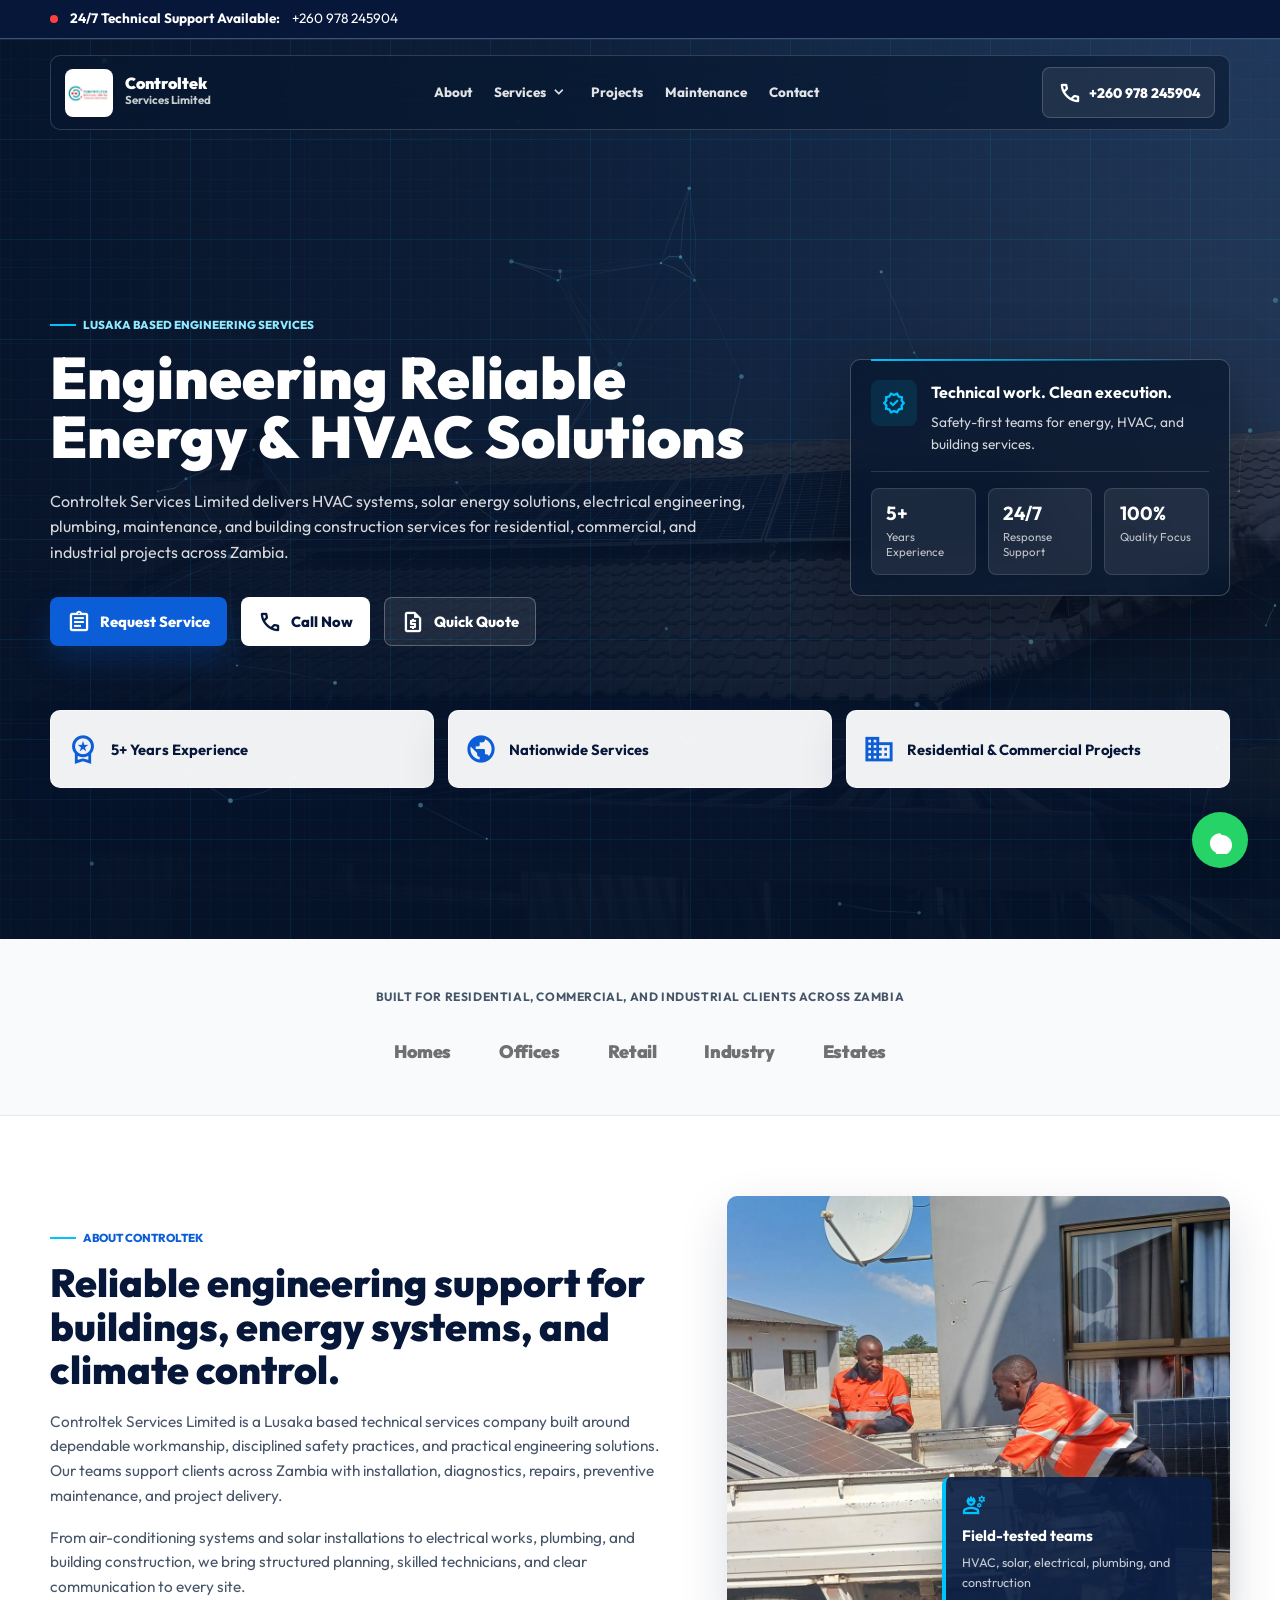
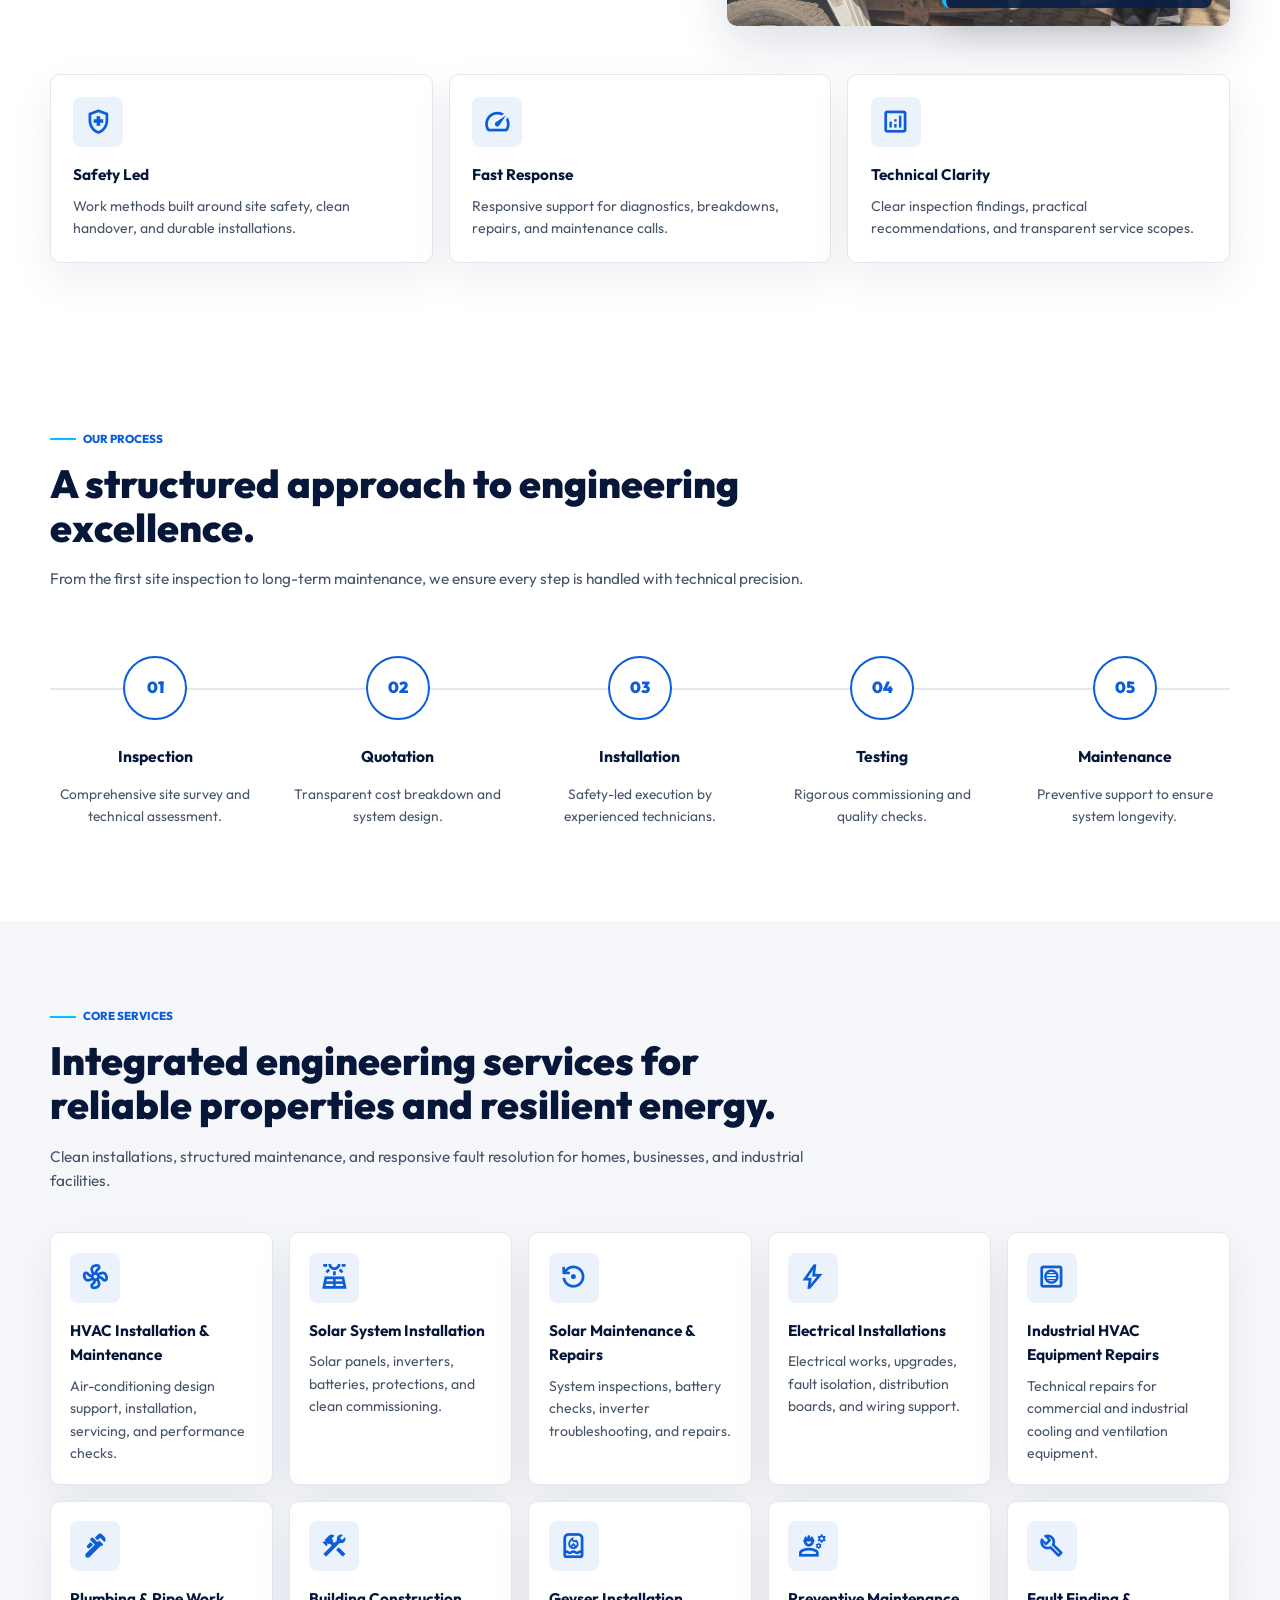
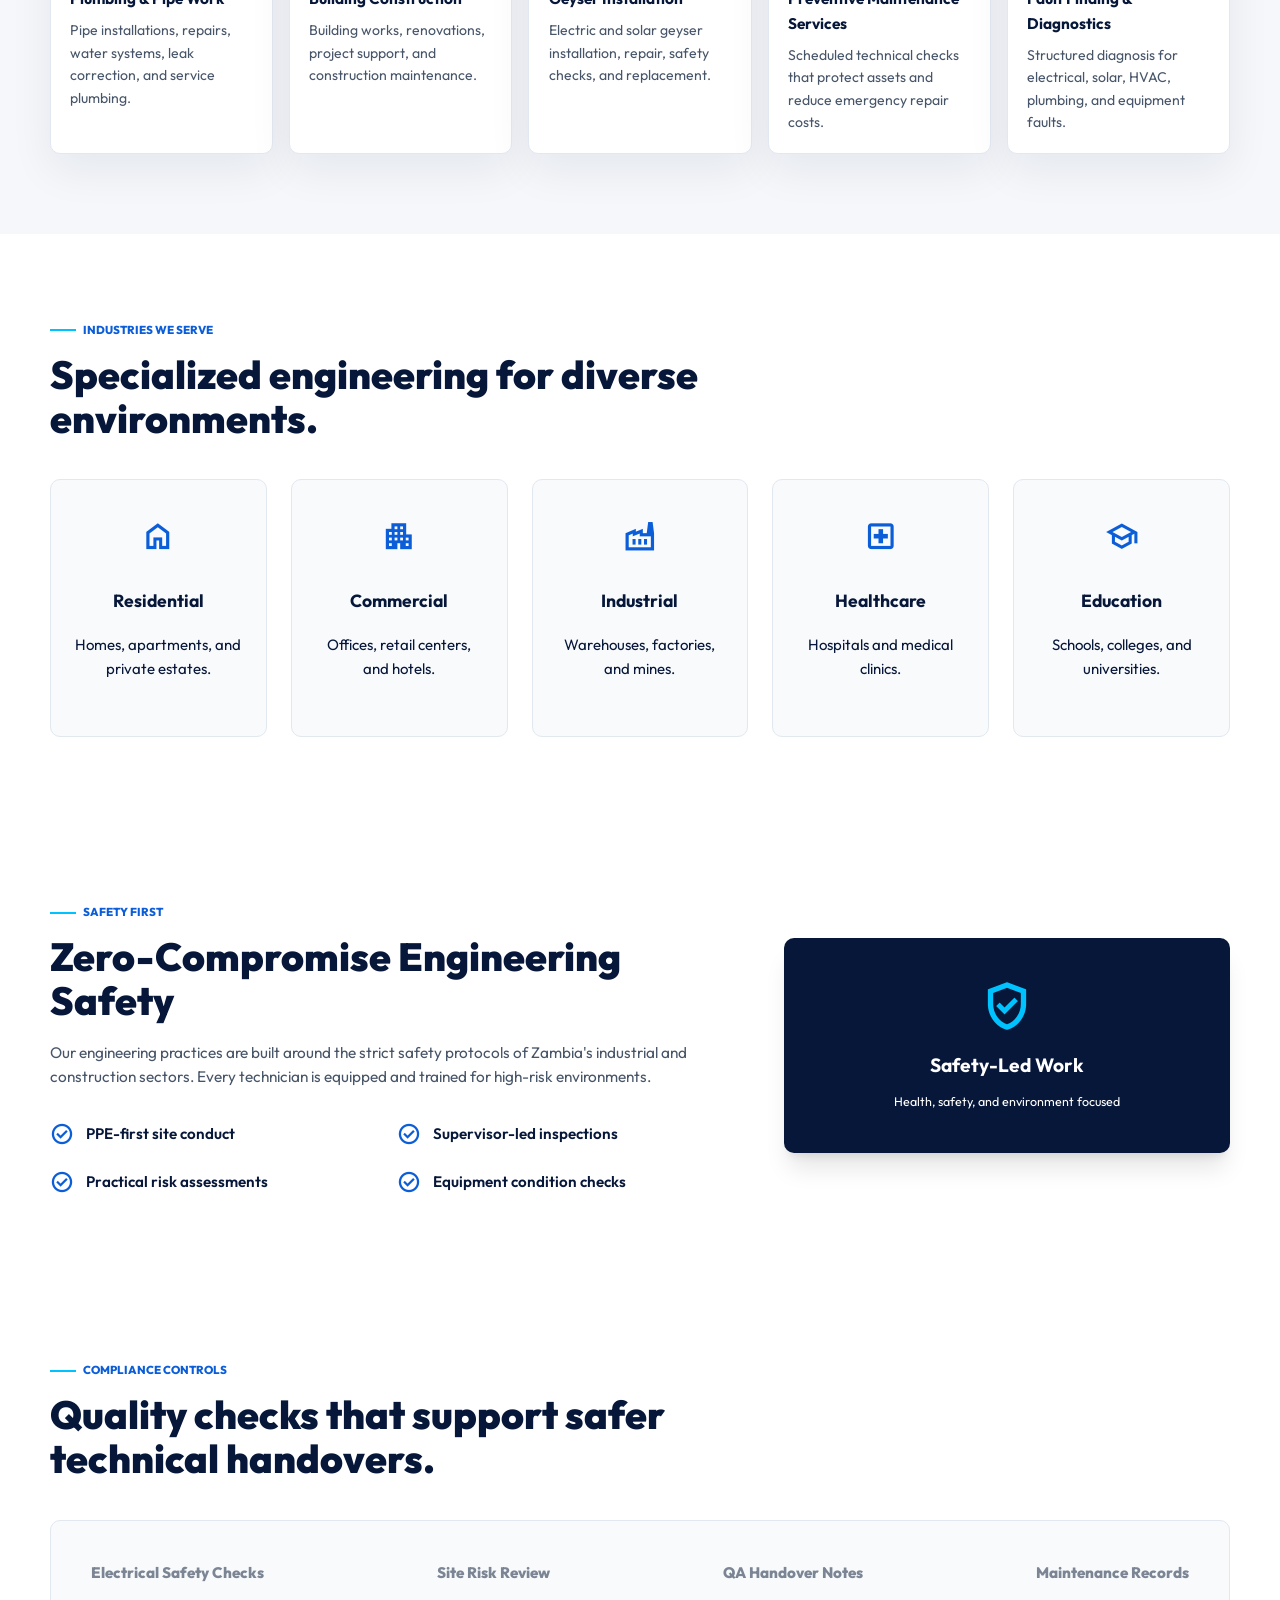
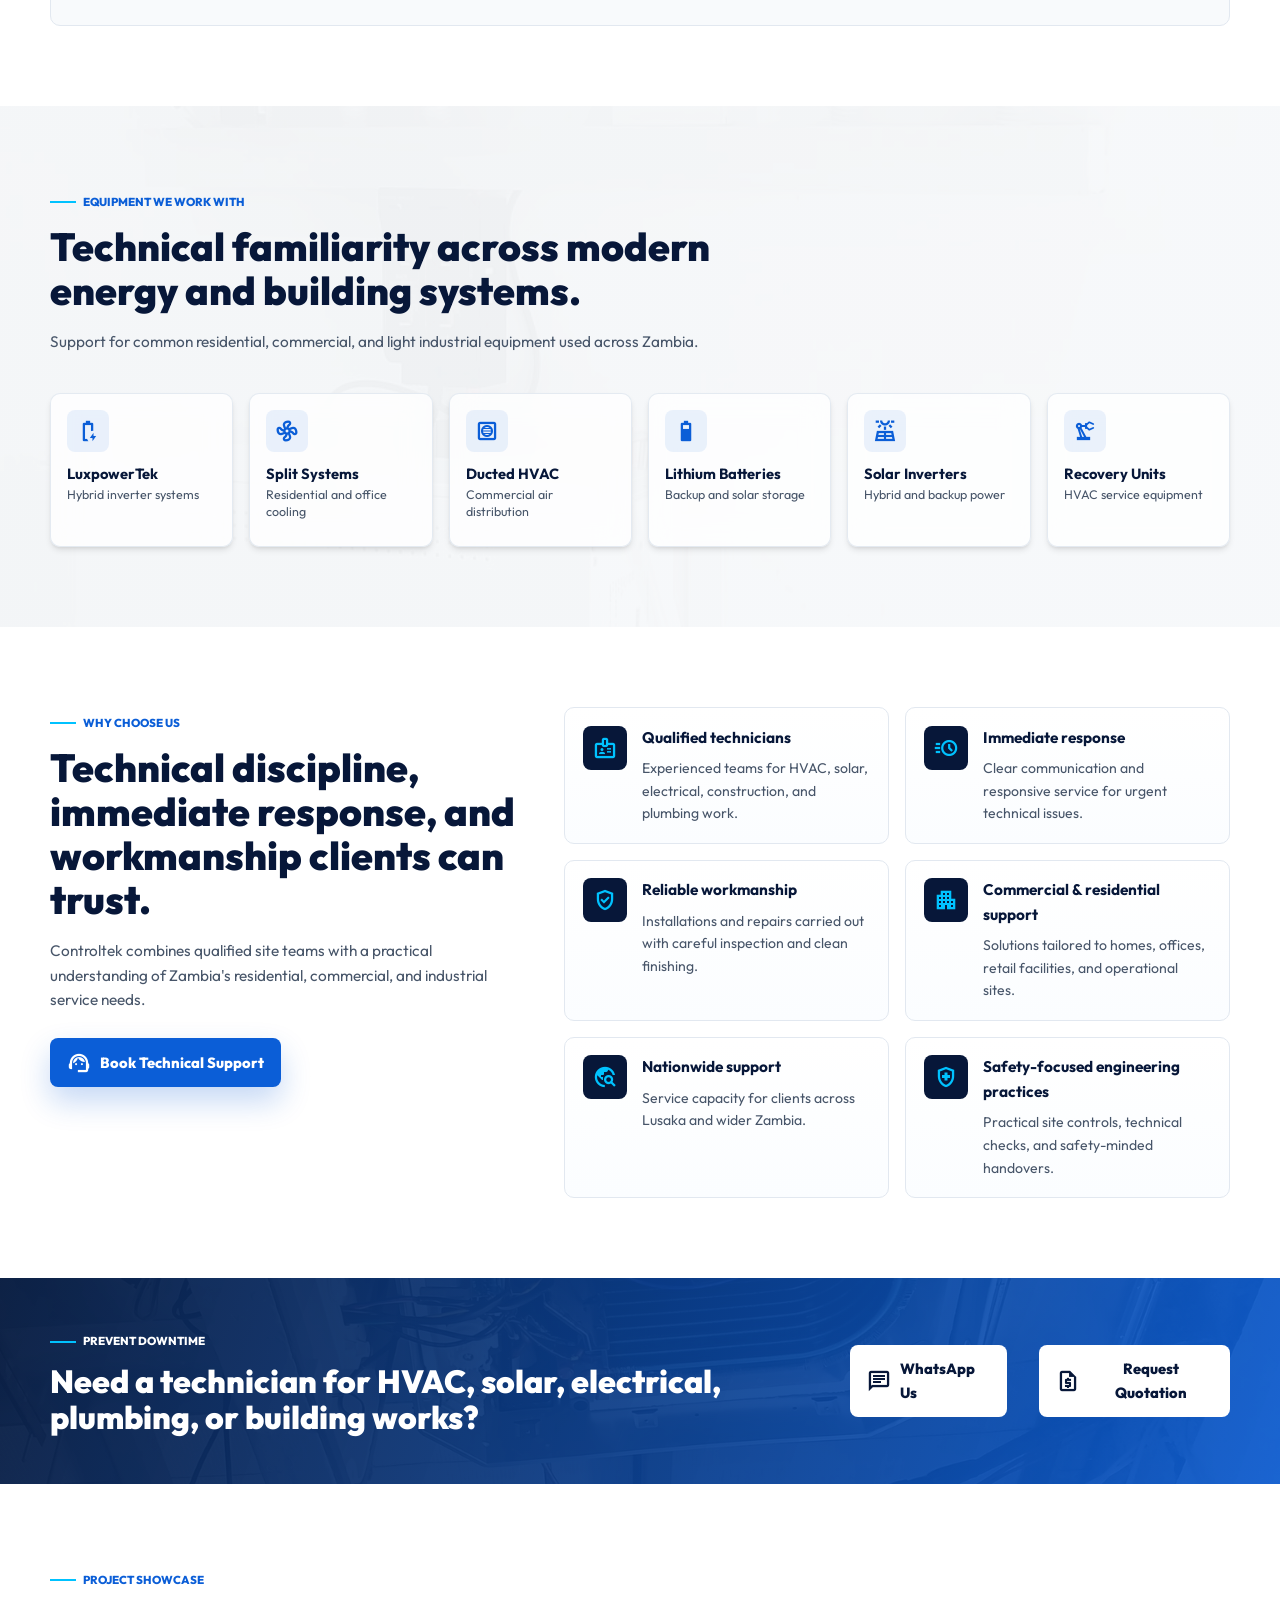
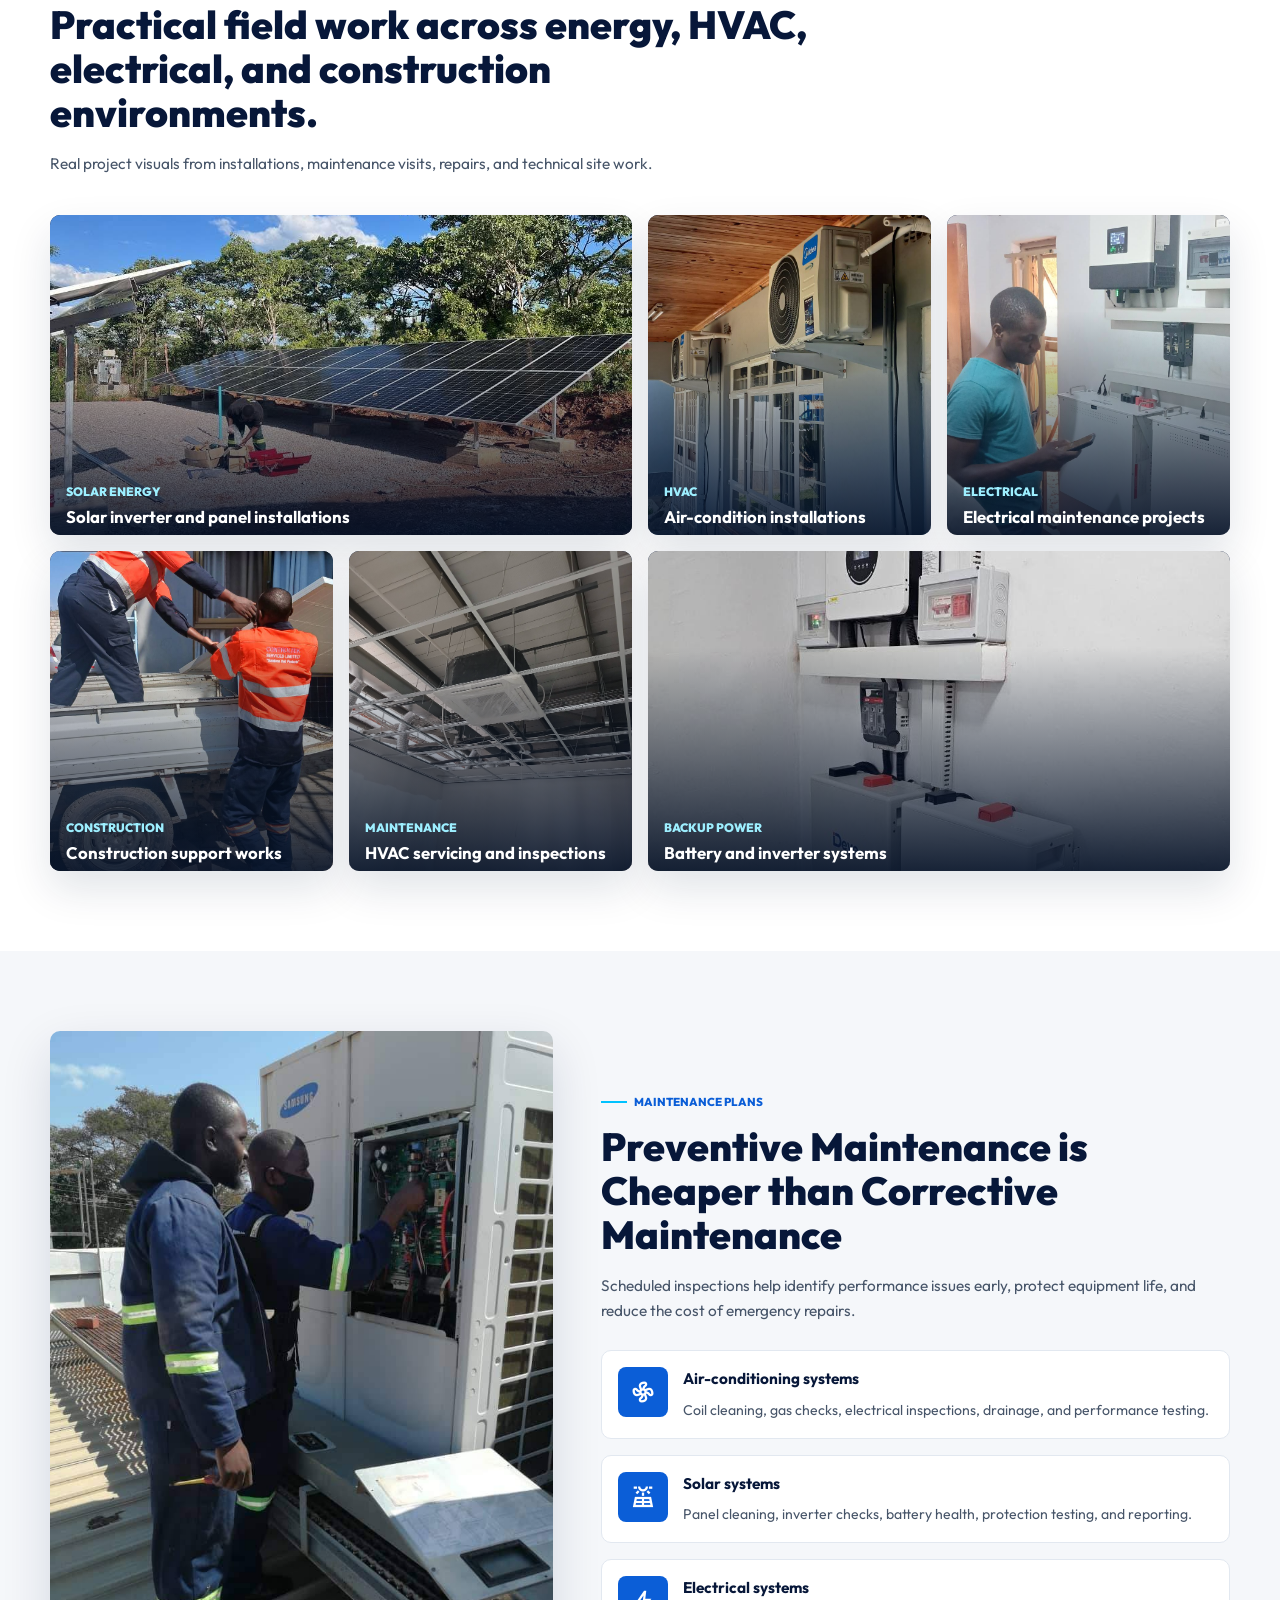
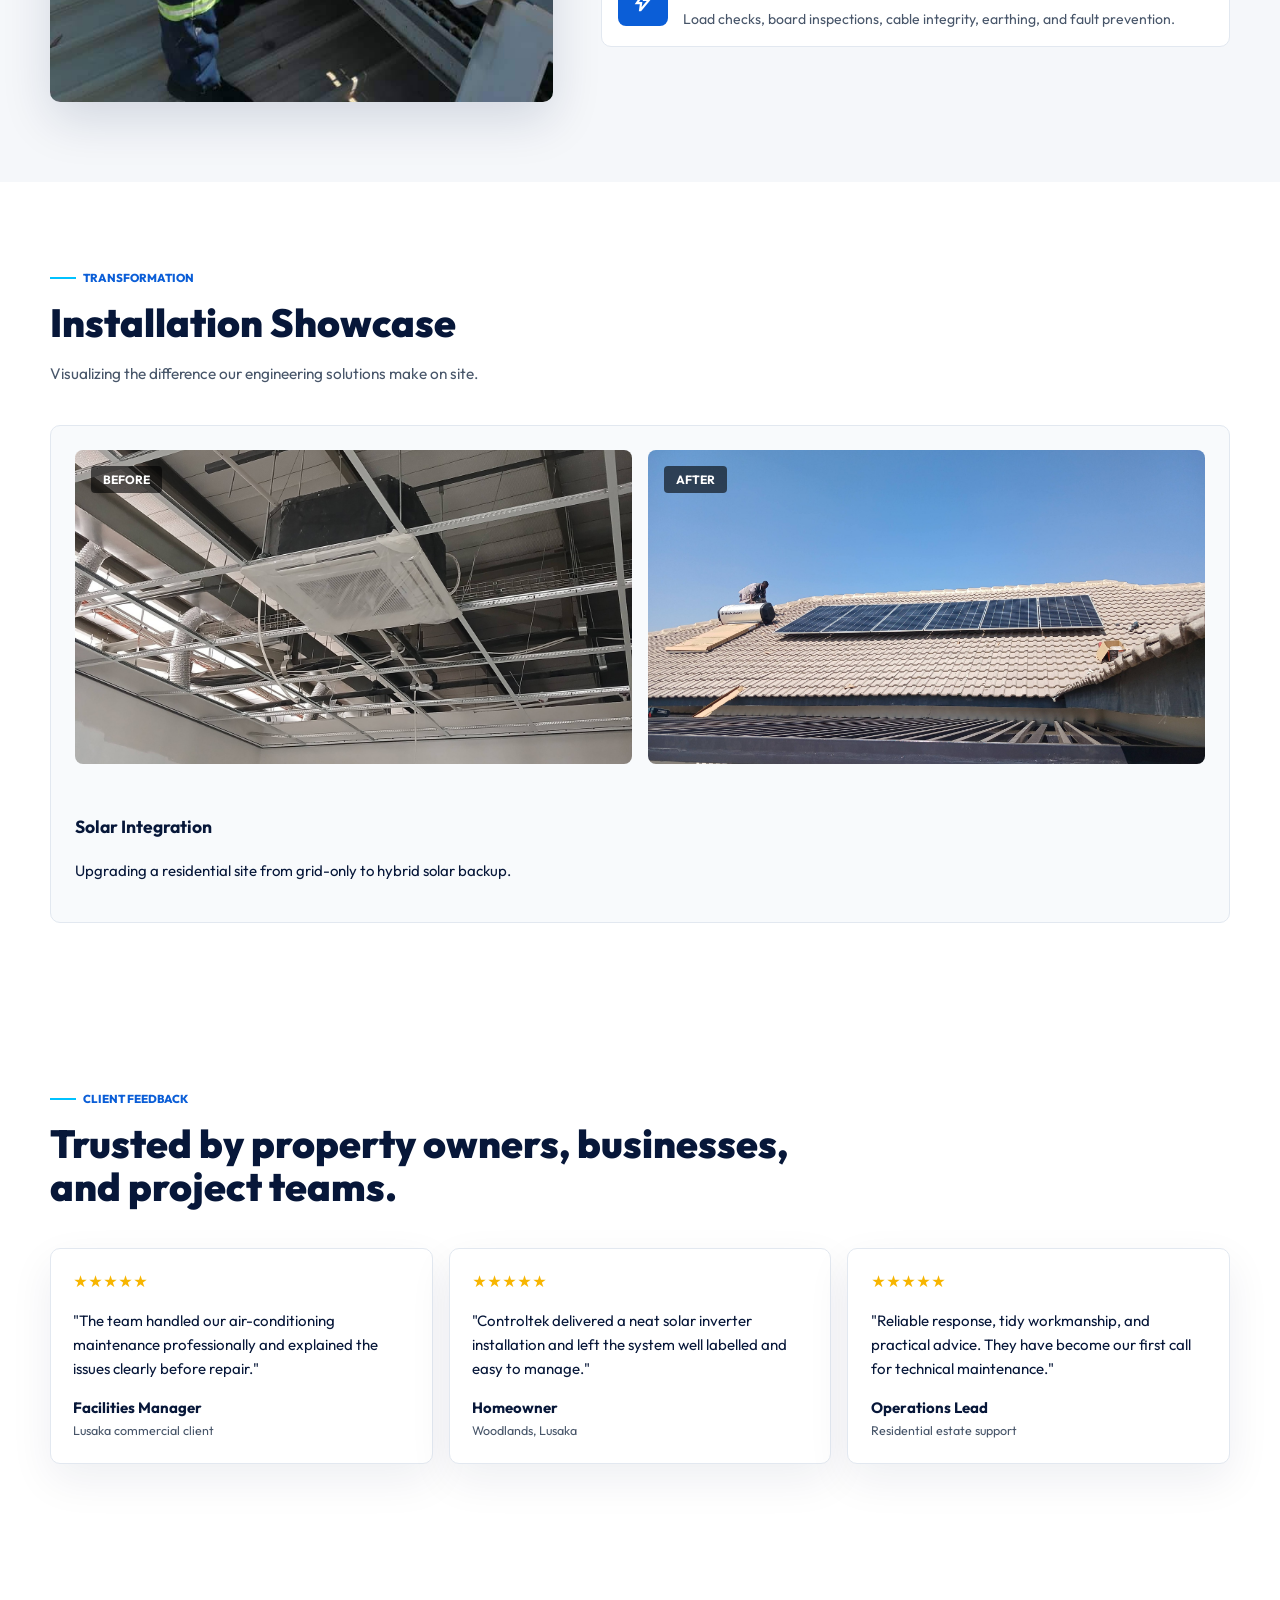
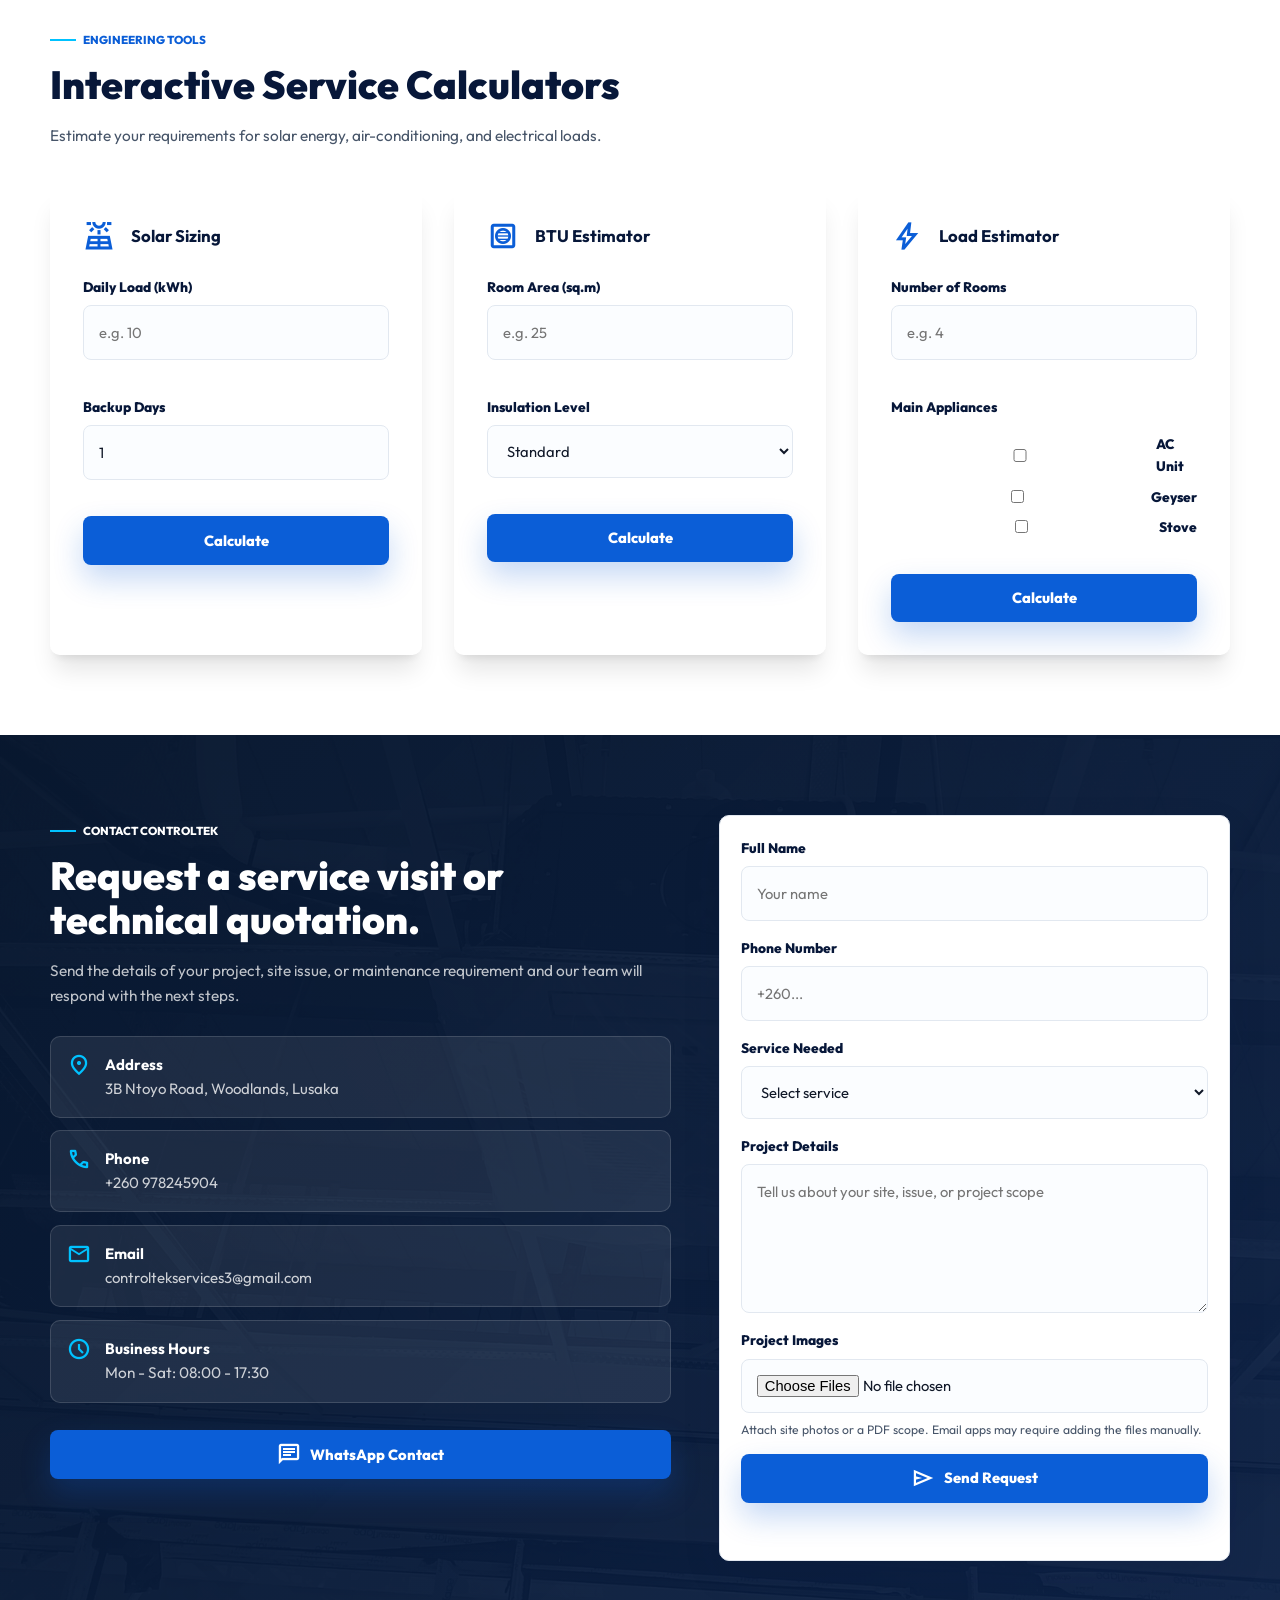
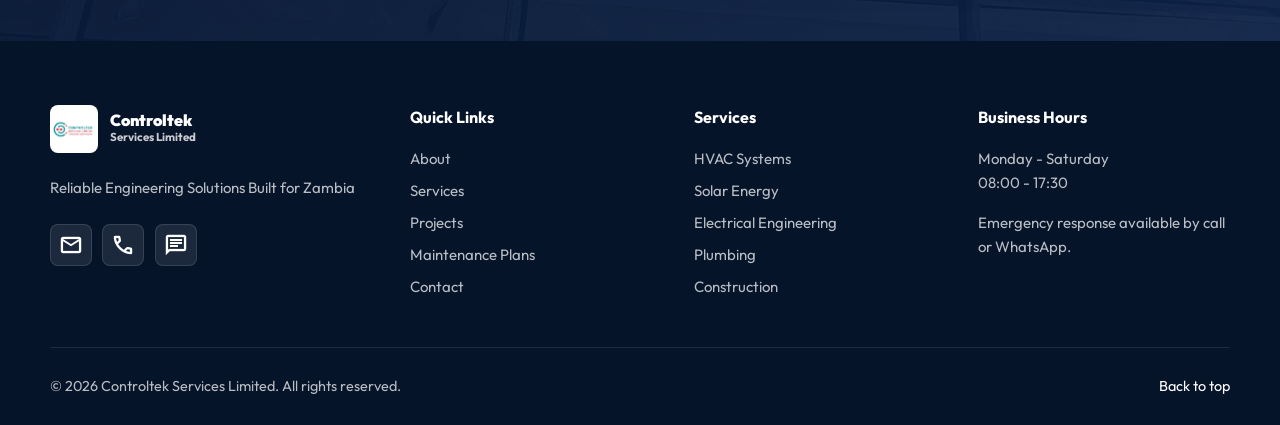
==== commit d639c442: "feat: implement site-wide mega menu for service navigation with responsive mobile toggle support" ====
--- a/index.html
+++ b/index.html
@@ -58,9 +58,9 @@
     </button>
 
     <nav class="site-nav" id="siteNav" aria-label="Primary navigation">
-      <a href="#about">About</a>
+      <a href="index.html#about">About</a>
       <div class="nav-item has-dropdown">
-        <a href="#services">Services <span class="material-symbols-outlined">expand_more</span></a>
+        <a href="index.html#services">Services <span class="material-symbols-outlined">expand_more</span></a>
         <div class="mega-menu">
           <div class="mega-menu__grid">
             <div class="mega-menu__col">
@@ -70,7 +70,7 @@
               <a href="solar.html"><span class="material-symbols-outlined">settings_backup_restore</span> Solar Maintenance</a>
             </div>
             <div class="mega-menu__col">
-              <h4>HVAC & Climate</h4>
+              <h4>HVAC &amp; Climate</h4>
               <a href="hvac.html"><span class="material-symbols-outlined">mode_fan</span> Air Conditioning</a>
               <a href="hvac.html"><span class="material-symbols-outlined">hvac</span> Industrial Cooling</a>
               <a href="hvac.html"><span class="material-symbols-outlined">thermostat</span> Ventilation</a>
@@ -78,15 +78,15 @@
             <div class="mega-menu__col">
               <h4>Engineering</h4>
               <a href="electrical.html"><span class="material-symbols-outlined">bolt</span> Electrical Works</a>
-              <a href="plumbing.html"><span class="material-symbols-outlined">plumbing</span> Plumbing & Pipes</a>
+              <a href="plumbing.html"><span class="material-symbols-outlined">plumbing</span> Plumbing &amp; Pipes</a>
               <a href="construction.html"><span class="material-symbols-outlined">construction</span> Construction</a>
             </div>
           </div>
         </div>
       </div>
-      <a href="#projects">Projects</a>
-      <a href="#maintenance">Maintenance</a>
-      <a href="#contact">Contact</a>
+      <a href="index.html#projects">Projects</a>
+      <a href="index.html#maintenance">Maintenance</a>
+      <a href="index.html#contact">Contact</a>
     </nav>
 
     <div class="header-actions">
--- a/styles.css
+++ b/styles.css
@@ -1954,9 +1954,10 @@
     top: calc(100% + 8px);
     left: 0;
     right: 0;
-    display: grid;
+    display: flex;
+    flex-direction: column;
     gap: 0;
-    padding: 0.6rem;
+    padding: 0.5rem;
     color: var(--navy);
     background: var(--white);
     border: 1px solid rgba(10, 31, 68, 0.1);
@@ -1974,8 +1975,120 @@
     pointer-events: auto;
   }
 
-  .site-nav a {
-    padding: 0.82rem;
+  .site-nav > a {
+    display: block;
+    padding: 0.82rem 1rem;
+    text-align: center;
+    border-radius: 6px;
+    opacity: 1;
+  }
+
+  /* Disable the left-origin underline on mobile — it causes a shift-left effect */
+  .site-nav > a::after,
+  .site-nav .has-dropdown > a::after {
+    display: none;
+  }
+
+  .site-nav > a:hover,
+  .site-nav > a.is-active {
+    color: var(--blue);
+    background: rgba(11, 94, 215, 0.07);
+  }
+
+  /* Mobile mega menu: inline accordion */
+  .nav-item.has-dropdown {
+    display: block;
+    width: 100%;
+  }
+
+  .nav-item.has-dropdown > a {
+    display: flex;
+    align-items: center;
+    justify-content: center;
+    gap: 0.4rem;
+    padding: 0.82rem 1rem;
+    width: 100%;
+    cursor: pointer;
+    border-radius: 6px;
+    text-align: center;
+  }
+
+  .nav-item.has-dropdown > a:hover {
+    background: rgba(11, 94, 215, 0.06);
+  }
+
+  .mega-menu {
+    position: static;
+    transform: none;
+    width: 100%;
+    border: none;
+    border-radius: 8px;
+    box-shadow: none;
+    padding: 0;
+    background: rgba(11, 94, 215, 0.05);
+    border: 1px solid rgba(11, 94, 215, 0.1);
+    margin: 0 0 0.25rem;
+    opacity: 1;
+    visibility: visible;
+    max-height: 0;
+    overflow: hidden;
+    transition: max-height 0.35s var(--ease), padding 0.35s var(--ease);
+  }
+
+  .mega-menu.is-open {
+    max-height: 700px;
+    padding: 1rem;
+  }
+
+  /* Disable hover-only opening on mobile */
+  .has-dropdown:hover .mega-menu {
+    max-height: 0;
+    padding: 0;
+  }
+
+  .has-dropdown.is-open .mega-menu {
+    max-height: 700px;
+    padding: 1rem;
+  }
+
+  .mega-menu__grid {
+    grid-template-columns: 1fr;
+    gap: 1.2rem;
+  }
+
+  .mega-menu__col {
+    text-align: center;
+  }
+
+  .mega-menu__col h4 {
+    margin-bottom: 0.5rem;
+  }
+
+  .mega-menu__col a {
+    padding: 0.45rem 0.5rem;
+    border-radius: 4px;
+    opacity: 1;
+    justify-content: center;
+  }
+
+  /* Kill left-origin underline on mega menu links — causes shift-left on hover */
+  .mega-menu__col a::after {
+    display: none;
+  }
+
+  .mega-menu__col a:hover {
+    color: var(--blue);
+    background: rgba(11, 94, 215, 0.08);
+    opacity: 1;
+  }
+
+  .has-dropdown > a span.material-symbols-outlined {
+    transition: transform 0.3s;
+    font-size: 1rem;
+  }
+
+  .has-dropdown.is-open > a span.material-symbols-outlined {
+    transform: rotate(180deg);
   }
 
   .nav-toggle.is-open span:nth-child(1) {
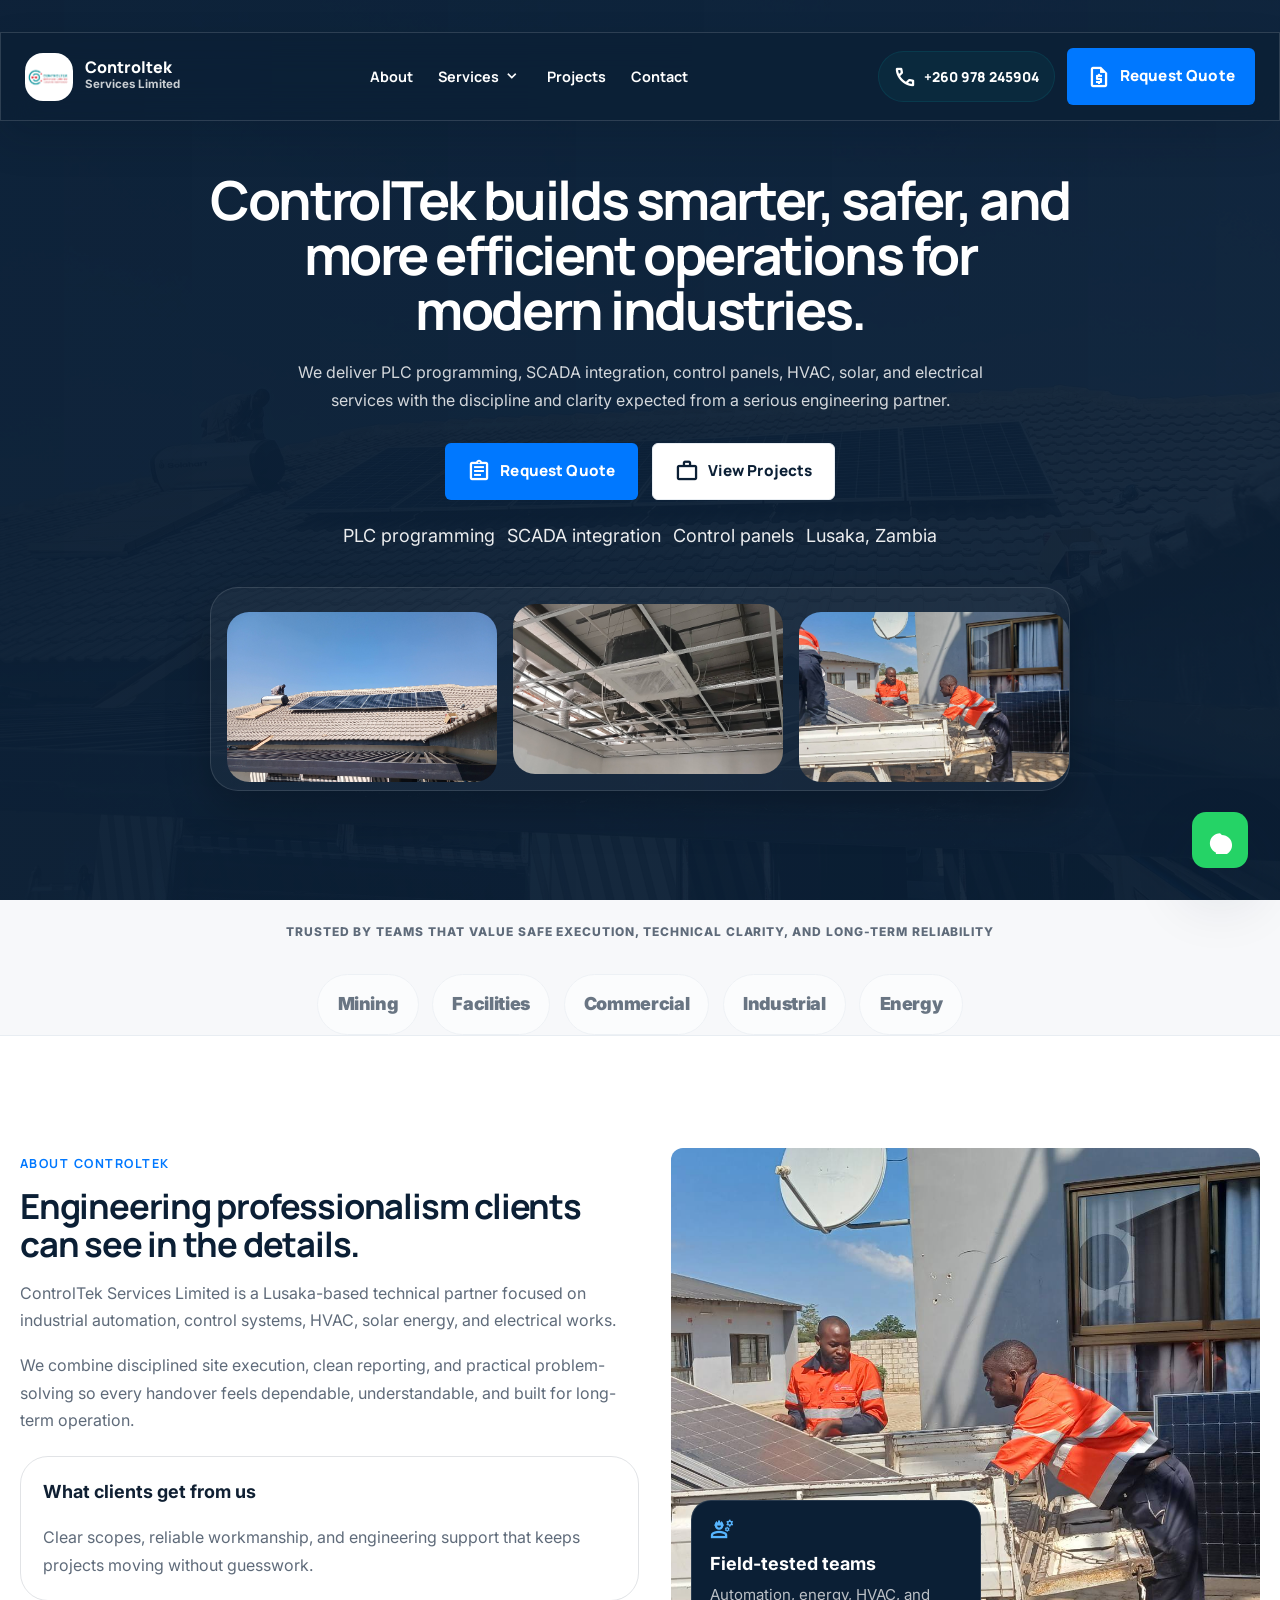
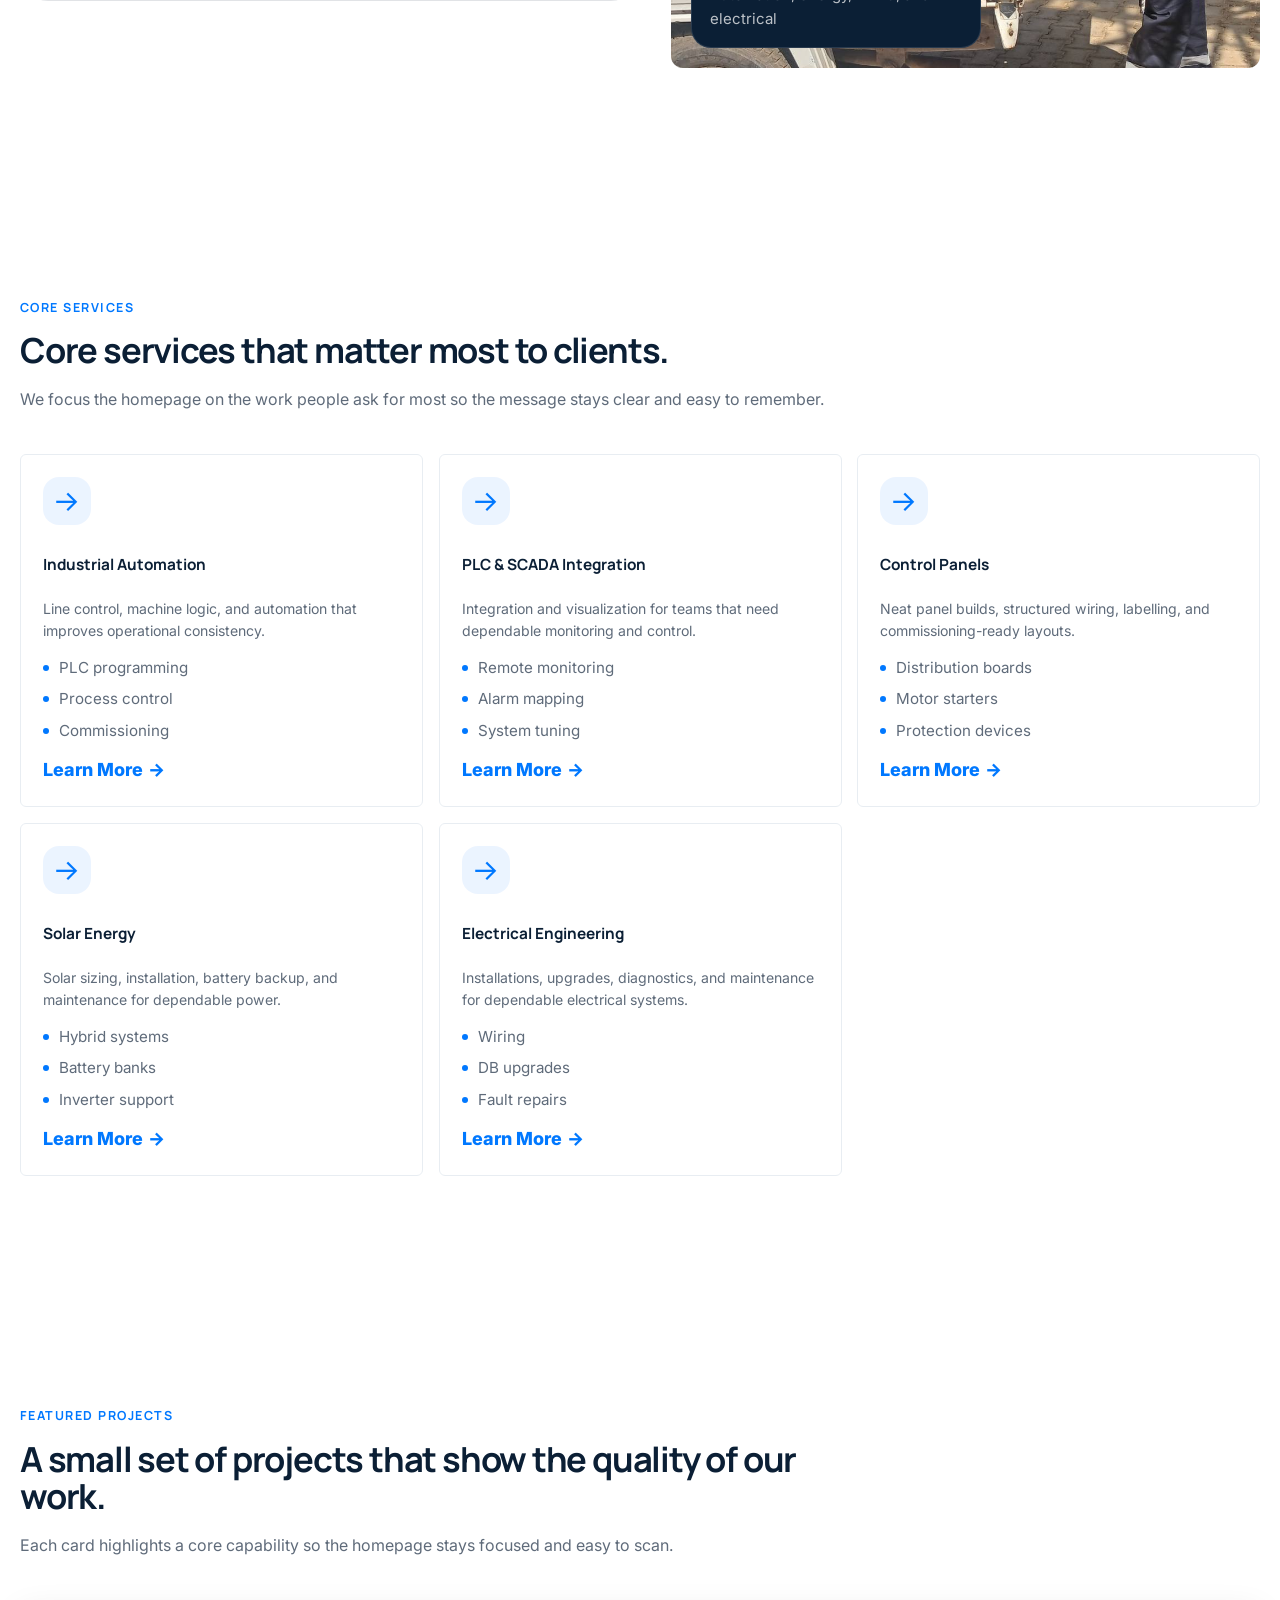
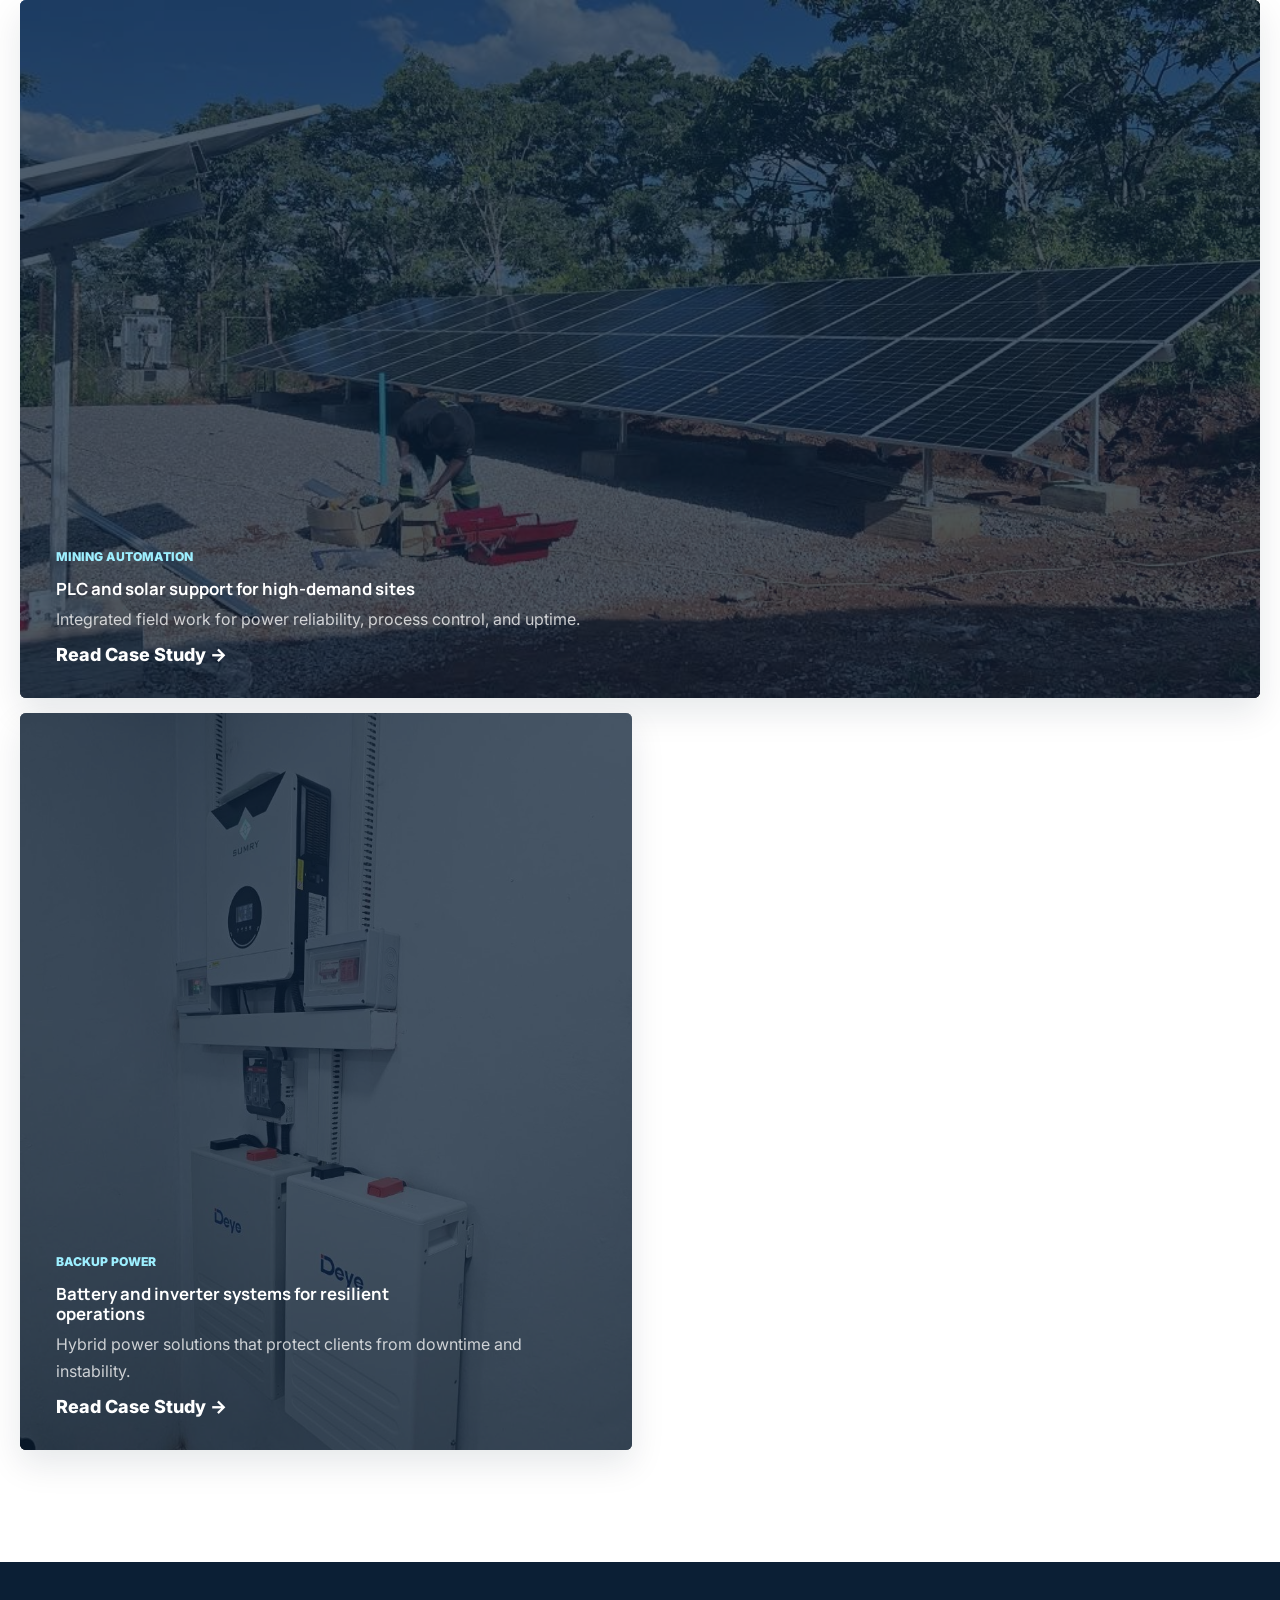
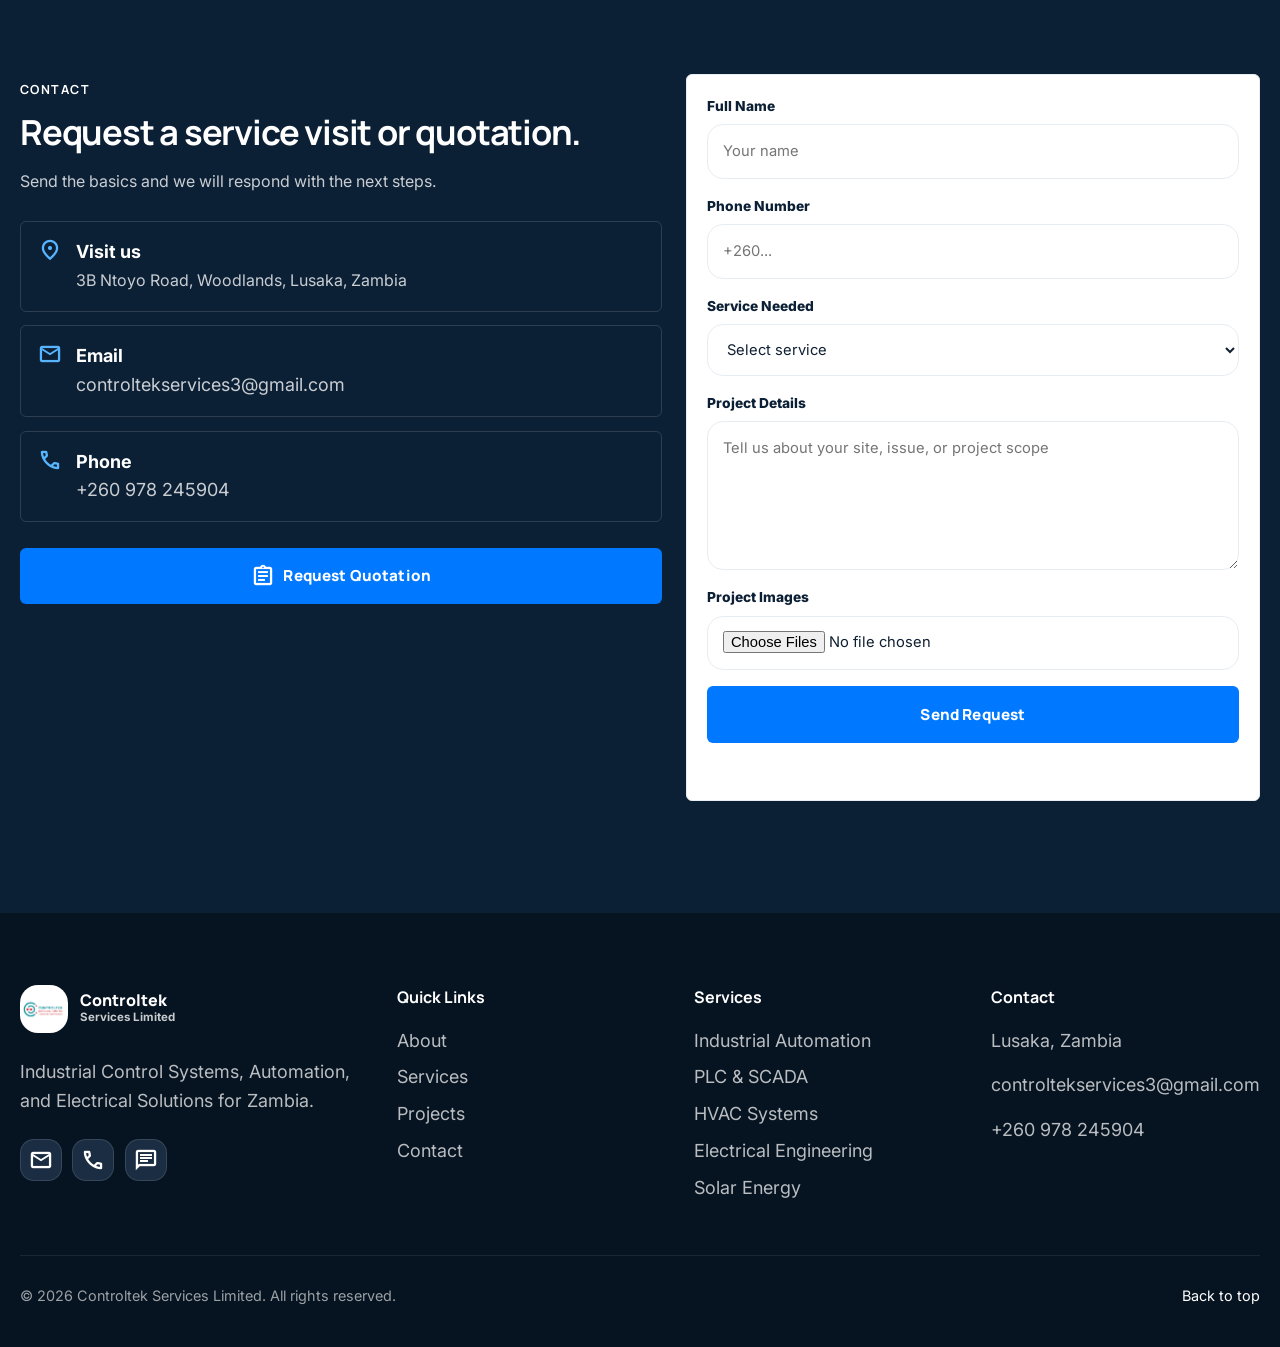
==== commit ddaae06a: "Refactor code structure for improved readability and maintainability" ====
--- a/index.html
+++ b/index.html
@@ -3,11 +3,11 @@
 <head>
   <meta charset="UTF-8" />
   <meta name="viewport" content="width=device-width, initial-scale=1.0" />
-  <meta name="description" content="Controltek Services Limited provides HVAC, solar energy, electrical engineering, plumbing, maintenance, and construction services across Zambia." />
-  <title>Controltek Services Limited | Engineering Reliable Energy & HVAC Solutions</title>
+  <meta name="description" content="Controltek Services Limited delivers industrial automation, PLC and SCADA integration, HVAC, solar, electrical, plumbing, and construction services across Zambia." />
+  <title>Controltek Services Limited | Industrial Automation & Control Systems</title>
   <link rel="preconnect" href="https://fonts.googleapis.com" />
   <link rel="preconnect" href="https://fonts.gstatic.com" crossorigin />
-  <link href="https://fonts.googleapis.com/css2?family=Outfit:wght@300;400;500;600;700;800;900&family=Inter:wght@400;500;600;700;800;900&family=Material+Symbols+Outlined:opsz,wght,FILL,GRAD@20..48,300..700,0..1,-50..200&display=swap" rel="stylesheet" />
+  <link href="https://fonts.googleapis.com/css2?family=Inter:wght@400;500;600;700;800;900&family=Manrope:wght@400;500;600;700;800;900&family=Material+Symbols+Outlined:opsz,wght,FILL,GRAD@20..48,300..700,0..1,-50..200&display=swap" rel="stylesheet" />
   <link rel="stylesheet" href="styles.css" />
   <script type="application/ld+json">
   {
@@ -22,29 +22,14 @@
     },
     "telephone": "+260978245904",
     "email": "controltekservices3@gmail.com",
-    "serviceType": ["HVAC", "Solar Energy", "Electrical Engineering", "Plumbing", "Construction"]
+    "serviceType": ["Industrial Automation", "PLC Programming", "SCADA Integration", "HVAC", "Solar Energy", "Electrical Engineering", "Plumbing", "Construction"]
   }
   </script>
 </head>
-<body>
-  <div class="preloader" id="preloader" aria-hidden="true">
-    <div class="preloader__mark">
-      <img src="Assets/logo.jpg" alt="" />
-      <span></span>
-    </div>
-  </div>
-
-  <div class="emergency-banner">
-    <div class="section-shell">
-      <span class="pulse-icon"></span>
-      <strong>24/7 Technical Support Available:</strong> 
-      <a href="tel:+260978245904">+260 978 245904</a>
-    </div>
-  </div>
-
+  <body>
   <header class="site-header" id="siteHeader">
     <a class="brand" href="#home" aria-label="Controltek Services Limited home">
-      <img src="Assets/logo.jpg" alt="Controltek Services Limited logo" />
+      <img src="Assets/logo.png" alt="Controltek Services Limited logo" />
       <span>
         <strong>Controltek</strong>
         <small>Services Limited</small>
@@ -58,9 +43,9 @@
     </button>
 
     <nav class="site-nav" id="siteNav" aria-label="Primary navigation">
-      <a href="index.html#about">About</a>
+      <a href="#about">About</a>
       <div class="nav-item has-dropdown">
-        <a href="index.html#services">Services <span class="material-symbols-outlined">expand_more</span></a>
+        <a href="#services">Services <span class="material-symbols-outlined">expand_more</span></a>
         <div class="mega-menu">
           <div class="mega-menu__grid">
             <div class="mega-menu__col">
@@ -84,9 +69,8 @@
           </div>
         </div>
       </div>
-      <a href="index.html#projects">Projects</a>
-      <a href="index.html#maintenance">Maintenance</a>
-      <a href="index.html#contact">Contact</a>
+      <a href="#projects">Projects</a>
+      <a href="#contact">Contact</a>
     </nav>
 
     <div class="header-actions">
@@ -94,90 +78,71 @@
         <span class="material-symbols-outlined" aria-hidden="true">call</span>
         +260 978 245904
       </a>
+      <button class="btn btn--primary header-quote quote-trigger" type="button">
+        <span class="material-symbols-outlined" aria-hidden="true">request_quote</span>
+        Request Quote
+      </button>
     </div>
   </header>
 
   <main>
     <section class="hero" id="home">
       <div class="hero__blueprint" aria-hidden="true"></div>
+      <div class="hero__glow hero__glow--one" aria-hidden="true"></div>
+      <div class="hero__glow hero__glow--two" aria-hidden="true"></div>
       <img class="hero__image" src="Assets/611945073_122168276774752665_838514749293394637_n.jpg" alt="Solar engineers working on a rooftop installation" fetchpriority="high" />
       <canvas class="hero__particles" id="particleCanvas" aria-hidden="true"></canvas>
       <div class="hero__overlay"></div>
 
       <div class="hero__content section-shell">
         <div class="hero__copy reveal">
-          <span class="eyebrow">Lusaka based engineering services</span>
-          <h1>Engineering Reliable Energy &amp; HVAC Solutions</h1>
+          <h1>ControlTek builds smarter, safer, and more efficient operations for modern industries.</h1>
           <p>
-            Controltek Services Limited delivers HVAC systems, solar energy solutions, electrical engineering,
-            plumbing, maintenance, and building construction services for residential, commercial, and industrial projects across Zambia.
+            We deliver PLC programming, SCADA integration, control panels, HVAC, solar, and electrical services with
+            the discipline and clarity expected from a serious engineering partner.
           </p>
           <div class="hero__actions">
-            <a class="btn btn--primary" href="#contact">
+            <button class="btn btn--primary quote-trigger" type="button">
               <span class="material-symbols-outlined" aria-hidden="true">assignment</span>
-              Request Service
+              Request Quote
+            </button>
+            <a class="btn btn--light" href="#projects">
+              <span class="material-symbols-outlined" aria-hidden="true">work</span>
+              View Projects
             </a>
-            <a class="btn btn--light" href="tel:+260978245904">
-              <span class="material-symbols-outlined" aria-hidden="true">call</span>
-              Call Now
-            </a>
-            <button class="btn btn--outline quote-trigger" type="button">
-              <span class="material-symbols-outlined" aria-hidden="true">request_quote</span>
-              Quick Quote
-            </button>
-          </div>
-        </div>
-
-        <div class="hero__panel reveal">
-          <div class="hero__panel-top">
-            <span class="material-symbols-outlined" aria-hidden="true">verified</span>
-            <div>
-              <strong>Technical work. Clean execution.</strong>
-              <p>Safety-first teams for energy, HVAC, and building services.</p>
-            </div>
-          </div>
-          <div class="hero__metrics">
-            <article>
-              <strong><span data-counter="5">0</span>+</strong>
-              <small>Years Experience</small>
-            </article>
-            <article>
-              <strong>24/7</strong>
-              <small>Response Support</small>
-            </article>
-            <article>
-              <strong>100%</strong>
-              <small>Quality Focus</small>
-            </article>
-          </div>
-        </div>
-      </div>
-
-      <div class="floating-stats section-shell reveal">
-        <article>
-          <span class="material-symbols-outlined" aria-hidden="true">workspace_premium</span>
-          <strong><span data-counter="5">0</span>+ Years Experience</strong>
-        </article>
-        <article>
-          <span class="material-symbols-outlined" aria-hidden="true">public</span>
-          <strong>Nationwide Services</strong>
-        </article>
-        <article>
-          <span class="material-symbols-outlined" aria-hidden="true">domain</span>
-          <strong>Residential &amp; Commercial Projects</strong>
-        </article>
+          </div>
+          <div class="hero__chips" aria-label="Core capabilities">
+            <span>PLC programming</span>
+            <span>SCADA integration</span>
+            <span>Control panels</span>
+            <span>Lusaka, Zambia</span>
+          </div>
+          <div class="hero__slider" aria-label="Selected project images">
+            <div class="hero__slider-track">
+              <figure class="hero__slide"><img src="Assets/611945073_122168276774752665_838514749293394637_n.jpg" alt="" /></figure>
+              <figure class="hero__slide"><img src="Assets/619851383_122170756070752665_6607876470128424524_n.jpg" alt="" /></figure>
+              <figure class="hero__slide"><img src="Assets/695807910_122184010622752665_1314205142785555688_n.jpg" alt="" /></figure>
+              <figure class="hero__slide"><img src="Assets/637915777_122174073098752665_5136957511916690828_n.jpg" alt="" /></figure>
+              <figure class="hero__slide"><img src="Assets/611945073_122168276774752665_838514749293394637_n.jpg" alt="" /></figure>
+              <figure class="hero__slide"><img src="Assets/619851383_122170756070752665_6607876470128424524_n.jpg" alt="" /></figure>
+              <figure class="hero__slide"><img src="Assets/695807910_122184010622752665_1314205142785555688_n.jpg" alt="" /></figure>
+              <figure class="hero__slide"><img src="Assets/637915777_122174073098752665_5136957511916690828_n.jpg" alt="" /></figure>
+            </div>
+          </div>
+        </div>
+
       </div>
     </section>
 
     <section class="trusted-by reveal">
       <div class="section-shell">
-        <span class="trusted-by__label">Built for residential, commercial, and industrial clients across Zambia</span>
+        <span class="trusted-by__label">Trusted by teams that value safe execution, technical clarity, and long-term reliability</span>
         <div class="trusted-by__logos">
-          <div class="logo-item"><span>Homes</span></div>
-          <div class="logo-item"><span>Offices</span></div>
-          <div class="logo-item"><span>Retail</span></div>
-          <div class="logo-item"><span>Industry</span></div>
-          <div class="logo-item"><span>Estates</span></div>
+          <div class="logo-item"><span>Mining</span></div>
+          <div class="logo-item"><span>Facilities</span></div>
+          <div class="logo-item"><span>Commercial</span></div>
+          <div class="logo-item"><span>Industrial</span></div>
+          <div class="logo-item"><span>Energy</span></div>
         </div>
       </div>
     </section>
@@ -185,17 +150,20 @@
     <section class="section about" id="about">
       <div class="section-shell about__grid">
         <div class="section-copy reveal">
-          <span class="eyebrow">About Controltek</span>
-          <h2>Reliable engineering support for buildings, energy systems, and climate control.</h2>
+          <span class="eyebrow">About ControlTek</span>
+          <h2>Engineering professionalism clients can see in the details.</h2>
           <p>
-            Controltek Services Limited is a Lusaka based technical services company built around dependable workmanship,
-            disciplined safety practices, and practical engineering solutions. Our teams support clients across Zambia with installation,
-            diagnostics, repairs, preventive maintenance, and project delivery.
+            ControlTek Services Limited is a Lusaka-based technical partner focused on industrial automation,
+            control systems, HVAC, solar energy, and electrical works.
           </p>
           <p>
-            From air-conditioning systems and solar installations to electrical works, plumbing, and building construction,
-            we bring structured planning, skilled technicians, and clear communication to every site.
+            We combine disciplined site execution, clean reporting, and practical problem-solving so every handover
+            feels dependable, understandable, and built for long-term operation.
           </p>
+          <div class="about__callout surface-card">
+            <strong>What clients get from us</strong>
+            <p>Clear scopes, reliable workmanship, and engineering support that keeps projects moving without guesswork.</p>
+          </div>
         </div>
 
         <div class="about__visual reveal">
@@ -203,65 +171,10 @@
           <div class="about__badge">
             <span class="material-symbols-outlined" aria-hidden="true">engineering</span>
             <strong>Field-tested teams</strong>
-            <small>HVAC, solar, electrical, plumbing, and construction</small>
-          </div>
-        </div>
-
-        <div class="about__infographic reveal">
-          <article>
-            <span class="material-symbols-outlined" aria-hidden="true">health_and_safety</span>
-            <h3>Safety Led</h3>
-            <p>Work methods built around site safety, clean handover, and durable installations.</p>
-          </article>
-          <article>
-            <span class="material-symbols-outlined" aria-hidden="true">speed</span>
-            <h3>Fast Response</h3>
-            <p>Responsive support for diagnostics, breakdowns, repairs, and maintenance calls.</p>
-          </article>
-          <article>
-            <span class="material-symbols-outlined" aria-hidden="true">analytics</span>
-            <h3>Technical Clarity</h3>
-            <p>Clear inspection findings, practical recommendations, and transparent service scopes.</p>
-          </article>
-        </div>
-      </div>
-    </section>
-
-    <section class="section process" id="process">
-      <div class="section-shell">
-        <div class="section-heading reveal">
-          <span class="eyebrow">Our Process</span>
-          <h2>A structured approach to engineering excellence.</h2>
-          <p>From the first site inspection to long-term maintenance, we ensure every step is handled with technical precision.</p>
-        </div>
-        
-        <div class="process-timeline reveal">
-          <div class="process-step">
-            <div class="step-number">01</div>
-            <h3>Inspection</h3>
-            <p>Comprehensive site survey and technical assessment.</p>
-          </div>
-          <div class="process-step">
-            <div class="step-number">02</div>
-            <h3>Quotation</h3>
-            <p>Transparent cost breakdown and system design.</p>
-          </div>
-          <div class="process-step">
-            <div class="step-number">03</div>
-            <h3>Installation</h3>
-            <p>Safety-led execution by experienced technicians.</p>
-          </div>
-          <div class="process-step">
-            <div class="step-number">04</div>
-            <h3>Testing</h3>
-            <p>Rigorous commissioning and quality checks.</p>
-          </div>
-          <div class="process-step">
-            <div class="step-number">05</div>
-            <h3>Maintenance</h3>
-            <p>Preventive support to ensure system longevity.</p>
-          </div>
-        </div>
+            <small>Automation, energy, HVAC, and electrical</small>
+          </div>
+        </div>
+
       </div>
     </section>
 
@@ -269,464 +182,97 @@
       <div class="section-shell">
         <div class="section-heading reveal">
           <span class="eyebrow">Core Services</span>
-          <h2>Integrated engineering services for reliable properties and resilient energy.</h2>
-          <p>Clean installations, structured maintenance, and responsive fault resolution for homes, businesses, and industrial facilities.</p>
+          <h2>Core services that matter most to clients.</h2>
+          <p>We focus the homepage on the work people ask for most so the message stays clear and easy to remember.</p>
         </div>
 
         <div class="services__grid">
           <article class="service-card reveal">
-            <span class="material-symbols-outlined" aria-hidden="true">mode_fan</span>
-            <h3>HVAC Installation &amp; Maintenance</h3>
-            <p>Air-conditioning design support, installation, servicing, and performance checks.</p>
+            <span class="service-card__arrow" aria-hidden="true">&rarr;</span>
+            <h3>Industrial Automation</h3>
+            <p>Line control, machine logic, and automation that improves operational consistency.</p>
+            <ul>
+              <li>PLC programming</li>
+              <li>Process control</li>
+              <li>Commissioning</li>
+            </ul>
+            <a href="#contact">Learn More <span aria-hidden="true">&rarr;</span></a>
           </article>
           <article class="service-card reveal">
-            <span class="material-symbols-outlined" aria-hidden="true">solar_power</span>
-            <h3>Solar System Installation</h3>
-            <p>Solar panels, inverters, batteries, protections, and clean commissioning.</p>
+            <span class="service-card__arrow" aria-hidden="true">&rarr;</span>
+            <h3>PLC &amp; SCADA Integration</h3>
+            <p>Integration and visualization for teams that need dependable monitoring and control.</p>
+            <ul>
+              <li>Remote monitoring</li>
+              <li>Alarm mapping</li>
+              <li>System tuning</li>
+            </ul>
+            <a href="#contact">Learn More <span aria-hidden="true">&rarr;</span></a>
           </article>
           <article class="service-card reveal">
-            <span class="material-symbols-outlined" aria-hidden="true">settings_backup_restore</span>
-            <h3>Solar Maintenance &amp; Repairs</h3>
-            <p>System inspections, battery checks, inverter troubleshooting, and repairs.</p>
+            <span class="service-card__arrow" aria-hidden="true">&rarr;</span>
+            <h3>Control Panels</h3>
+            <p>Neat panel builds, structured wiring, labelling, and commissioning-ready layouts.</p>
+            <ul>
+              <li>Distribution boards</li>
+              <li>Motor starters</li>
+              <li>Protection devices</li>
+            </ul>
+            <a href="#contact">Learn More <span aria-hidden="true">&rarr;</span></a>
           </article>
           <article class="service-card reveal">
-            <span class="material-symbols-outlined" aria-hidden="true">bolt</span>
-            <h3>Electrical Installations</h3>
-            <p>Electrical works, upgrades, fault isolation, distribution boards, and wiring support.</p>
+            <span class="service-card__arrow" aria-hidden="true">&rarr;</span>
+            <h3>Solar Energy</h3>
+            <p>Solar sizing, installation, battery backup, and maintenance for dependable power.</p>
+            <ul>
+              <li>Hybrid systems</li>
+              <li>Battery banks</li>
+              <li>Inverter support</li>
+            </ul>
+            <a href="solar.html">Learn More <span aria-hidden="true">&rarr;</span></a>
           </article>
           <article class="service-card reveal">
-            <span class="material-symbols-outlined" aria-hidden="true">hvac</span>
-            <h3>Industrial HVAC Equipment Repairs</h3>
-            <p>Technical repairs for commercial and industrial cooling and ventilation equipment.</p>
-          </article>
-          <article class="service-card reveal">
-            <span class="material-symbols-outlined" aria-hidden="true">plumbing</span>
-            <h3>Plumbing &amp; Pipe Work</h3>
-            <p>Pipe installations, repairs, water systems, leak correction, and service plumbing.</p>
-          </article>
-          <article class="service-card reveal">
-            <span class="material-symbols-outlined" aria-hidden="true">construction</span>
-            <h3>Building Construction</h3>
-            <p>Building works, renovations, project support, and construction maintenance.</p>
-          </article>
-          <article class="service-card reveal">
-            <span class="material-symbols-outlined" aria-hidden="true">water_heater</span>
-            <h3>Geyser Installation</h3>
-            <p>Electric and solar geyser installation, repair, safety checks, and replacement.</p>
-          </article>
-          <article class="service-card reveal">
-            <span class="material-symbols-outlined" aria-hidden="true">engineering</span>
-            <h3>Preventive Maintenance Services</h3>
-            <p>Scheduled technical checks that protect assets and reduce emergency repair costs.</p>
-          </article>
-          <article class="service-card reveal">
-            <span class="material-symbols-outlined" aria-hidden="true">build</span>
-            <h3>Fault Finding &amp; Diagnostics</h3>
-            <p>Structured diagnosis for electrical, solar, HVAC, plumbing, and equipment faults.</p>
-          </article>
-        </div>
-      </div>
-    </section>
-
-    <section class="section industries" id="industries">
-      <div class="section-shell">
-        <div class="section-heading reveal">
-          <span class="eyebrow">Industries We Serve</span>
-          <h2>Specialized engineering for diverse environments.</h2>
-        </div>
-        <div class="industries-grid reveal">
-          <div class="industry-card">
-            <span class="material-symbols-outlined">home</span>
-            <h3>Residential</h3>
-            <p>Homes, apartments, and private estates.</p>
-          </div>
-          <div class="industry-card">
-            <span class="material-symbols-outlined">apartment</span>
-            <h3>Commercial</h3>
-            <p>Offices, retail centers, and hotels.</p>
-          </div>
-          <div class="industry-card">
-            <span class="material-symbols-outlined">factory</span>
-            <h3>Industrial</h3>
-            <p>Warehouses, factories, and mines.</p>
-          </div>
-          <div class="industry-card">
-            <span class="material-symbols-outlined">local_hospital</span>
-            <h3>Healthcare</h3>
-            <p>Hospitals and medical clinics.</p>
-          </div>
-          <div class="industry-card">
-            <span class="material-symbols-outlined">school</span>
-            <h3>Education</h3>
-            <p>Schools, colleges, and universities.</p>
-          </div>
-        </div>
-      </div>
-    </section>
-
-    <section class="section safety" id="safety">
-      <div class="section-shell safety__grid">
-        <div class="section-copy reveal">
-          <span class="eyebrow">Safety First</span>
-          <h2>Zero-Compromise Engineering Safety</h2>
-          <p>Our engineering practices are built around the strict safety protocols of Zambia's industrial and construction sectors. Every technician is equipped and trained for high-risk environments.</p>
-          <ul class="safety-list">
-            <li><span class="material-symbols-outlined">check_circle</span> PPE-first site conduct</li>
-            <li><span class="material-symbols-outlined">check_circle</span> Supervisor-led inspections</li>
-            <li><span class="material-symbols-outlined">check_circle</span> Practical risk assessments</li>
-            <li><span class="material-symbols-outlined">check_circle</span> Equipment condition checks</li>
-          </ul>
-        </div>
-        <div class="safety__visual reveal">
-          <div class="safety-badge">
-            <span class="material-symbols-outlined" aria-hidden="true">verified_user</span>
-            <strong>Safety-Led Work</strong>
-            <small>Health, safety, and environment focused</small>
-          </div>
-        </div>
-      </div>
-    </section>
-
-    <section class="section certifications" id="certifications">
-      <div class="section-shell">
-        <div class="section-heading reveal">
-          <span class="eyebrow">Compliance Controls</span>
-          <h2>Quality checks that support safer technical handovers.</h2>
-        </div>
-        <div class="cert-grid reveal">
-          <div class="cert-item"><span>Electrical Safety Checks</span></div>
-          <div class="cert-item"><span>Site Risk Review</span></div>
-          <div class="cert-item"><span>QA Handover Notes</span></div>
-          <div class="cert-item"><span>Maintenance Records</span></div>
-        </div>
-      </div>
-    </section>
-
-    <section class="section equipment" id="equipment">
-      <div class="section-shell">
-        <div class="section-heading reveal">
-          <span class="eyebrow">Equipment We Work With</span>
-          <h2>Technical familiarity across modern energy and building systems.</h2>
-          <p>Support for common residential, commercial, and light industrial equipment used across Zambia.</p>
-        </div>
-
-        <div class="equipment-grid reveal">
-          <article><span class="material-symbols-outlined">battery_charging_full</span><strong>LuxpowerTek</strong><small>Hybrid inverter systems</small></article>
-          <article><span class="material-symbols-outlined">mode_fan</span><strong>Split Systems</strong><small>Residential and office cooling</small></article>
-          <article><span class="material-symbols-outlined">hvac</span><strong>Ducted HVAC</strong><small>Commercial air distribution</small></article>
-          <article><span class="material-symbols-outlined">battery_5_bar</span><strong>Lithium Batteries</strong><small>Backup and solar storage</small></article>
-          <article><span class="material-symbols-outlined">solar_power</span><strong>Solar Inverters</strong><small>Hybrid and backup power</small></article>
-          <article><span class="material-symbols-outlined">precision_manufacturing</span><strong>Recovery Units</strong><small>HVAC service equipment</small></article>
-        </div>
-      </div>
-    </section>
-
-    <section class="section why">
-      <div class="section-shell why__grid">
-        <div class="section-copy reveal">
-          <span class="eyebrow">Why Choose Us</span>
-          <h2>Technical discipline, immediate response, and workmanship clients can trust.</h2>
-          <p>
-            Controltek combines qualified site teams with a practical understanding of Zambia's residential,
-            commercial, and industrial service needs.
-          </p>
-          <a class="btn btn--primary" href="#contact">
-            <span class="material-symbols-outlined" aria-hidden="true">support_agent</span>
-            Book Technical Support
-          </a>
-        </div>
-
-        <div class="why__list reveal">
-          <article>
-            <span class="material-symbols-outlined" aria-hidden="true">badge</span>
-            <div>
-              <h3>Qualified technicians</h3>
-              <p>Experienced teams for HVAC, solar, electrical, construction, and plumbing work.</p>
-            </div>
-          </article>
-          <article>
-            <span class="material-symbols-outlined" aria-hidden="true">acute</span>
-            <div>
-              <h3>Immediate response</h3>
-              <p>Clear communication and responsive service for urgent technical issues.</p>
-            </div>
-          </article>
-          <article>
-            <span class="material-symbols-outlined" aria-hidden="true">verified_user</span>
-            <div>
-              <h3>Reliable workmanship</h3>
-              <p>Installations and repairs carried out with careful inspection and clean finishing.</p>
-            </div>
-          </article>
-          <article>
-            <span class="material-symbols-outlined" aria-hidden="true">apartment</span>
-            <div>
-              <h3>Commercial &amp; residential support</h3>
-              <p>Solutions tailored to homes, offices, retail facilities, and operational sites.</p>
-            </div>
-          </article>
-          <article>
-            <span class="material-symbols-outlined" aria-hidden="true">travel_explore</span>
-            <div>
-              <h3>Nationwide support</h3>
-              <p>Service capacity for clients across Lusaka and wider Zambia.</p>
-            </div>
-          </article>
-          <article>
-            <span class="material-symbols-outlined" aria-hidden="true">health_and_safety</span>
-            <div>
-              <h3>Safety-focused engineering practices</h3>
-              <p>Practical site controls, technical checks, and safety-minded handovers.</p>
-            </div>
-          </article>
-        </div>
-      </div>
-    </section>
-
-    <section class="cta-band reveal">
-      <div class="section-shell cta-band__inner">
-        <div>
-          <span class="eyebrow">Prevent downtime</span>
-          <h2>Need a technician for HVAC, solar, electrical, plumbing, or building works?</h2>
-        </div>
-        <a class="btn btn--light" href="https://wa.me/260978245904?text=Hello%20Controltek%20Services%2C%20I%20would%20like%20to%20request%20technical%20support." target="_blank" rel="noopener">
-          <span class="material-symbols-outlined" aria-hidden="true">chat</span>
-          WhatsApp Us
-        </a>
-        <button class="btn btn--light quote-trigger" type="button">
-          <span class="material-symbols-outlined" aria-hidden="true">request_quote</span>
-          Request Quotation
-        </button>
+            <span class="service-card__arrow" aria-hidden="true">&rarr;</span>
+            <h3>Electrical Engineering</h3>
+            <p>Installations, upgrades, diagnostics, and maintenance for dependable electrical systems.</p>
+            <ul>
+              <li>Wiring</li>
+              <li>DB upgrades</li>
+              <li>Fault repairs</li>
+            </ul>
+            <a href="electrical.html">Learn More <span aria-hidden="true">&rarr;</span></a>
+          </article>
+        </div>
       </div>
     </section>
 
     <section class="section projects" id="projects">
       <div class="section-shell">
         <div class="section-heading reveal">
-          <span class="eyebrow">Project Showcase</span>
-          <h2>Practical field work across energy, HVAC, electrical, and construction environments.</h2>
-          <p>Real project visuals from installations, maintenance visits, repairs, and technical site work.</p>
+          <span class="eyebrow">Featured Projects</span>
+          <h2>A small set of projects that show the quality of our work.</h2>
+          <p>Each card highlights a core capability so the homepage stays focused and easy to scan.</p>
         </div>
 
         <div class="projects__grid">
           <article class="project-card project-card--wide reveal">
             <img src="Assets/639150536_122174072924752665_6450804661900491813_n.jpg" alt="Ground mounted solar panel installation" />
             <div>
-              <span>Solar Energy</span>
-              <h3>Solar inverter and panel installations</h3>
+              <span>Mining Automation</span>
+              <h3>PLC and solar support for high-demand sites</h3>
+              <p>Integrated field work for power reliability, process control, and uptime.</p>
+              <a href="#contact">Read Case Study &rarr;</a>
             </div>
           </article>
           <article class="project-card reveal">
-            <img src="Assets/679924585_122182130414752665_1647554920923825024_n.jpg" alt="Air-conditioning units installed outside a building" />
-            <div>
-              <span>HVAC</span>
-              <h3>Air-condition installations</h3>
-            </div>
-          </article>
-          <article class="project-card reveal">
-            <img src="Assets/637915777_122174073098752665_5136957511916690828_n.jpg" alt="Technician working on an inverter and electrical installation" />
-            <div>
-              <span>Electrical</span>
-              <h3>Electrical maintenance projects</h3>
-            </div>
-          </article>
-          <article class="project-card reveal">
-            <img src="Assets/690749381_122184010670752665_1798553602882575421_n.jpg" alt="Construction workers loading building materials" />
-            <div>
-              <span>Construction</span>
-              <h3>Construction support works</h3>
-            </div>
-          </article>
-          <article class="project-card reveal">
-            <img src="Assets/619851383_122170756070752665_6607876470128424524_n.jpg" alt="Ceiling mounted HVAC equipment being serviced" />
-            <div>
-              <span>Maintenance</span>
-              <h3>HVAC servicing and inspections</h3>
-            </div>
-          </article>
-          <article class="project-card project-card--wide reveal">
             <img src="Assets/689459422_122184010568752665_5711642186320111911_n.jpg" alt="Solar inverter and battery backup system" />
             <div>
               <span>Backup Power</span>
-              <h3>Battery and inverter systems</h3>
-            </div>
-          </article>
-        </div>
-      </div>
-    </section>
-
-    <section class="section maintenance" id="maintenance">
-      <div class="section-shell maintenance__grid">
-        <div class="maintenance__image reveal">
-          <img src="Assets/670788803_122181007688752665_9161803868854722833_n.jpg" alt="Technicians servicing air-conditioning equipment" />
-        </div>
-
-        <div class="section-copy reveal">
-          <span class="eyebrow">Maintenance Plans</span>
-          <h2>Preventive Maintenance is Cheaper than Corrective Maintenance</h2>
-          <p>
-            Scheduled inspections help identify performance issues early, protect equipment life,
-            and reduce the cost of emergency repairs.
-          </p>
-          <div class="plans">
-            <article>
-              <span class="material-symbols-outlined" aria-hidden="true">mode_fan</span>
-              <div>
-                <h3>Air-conditioning systems</h3>
-                <p>Coil cleaning, gas checks, electrical inspections, drainage, and performance testing.</p>
-              </div>
-            </article>
-            <article>
-              <span class="material-symbols-outlined" aria-hidden="true">solar_power</span>
-              <div>
-                <h3>Solar systems</h3>
-                <p>Panel cleaning, inverter checks, battery health, protection testing, and reporting.</p>
-              </div>
-            </article>
-            <article>
-              <span class="material-symbols-outlined" aria-hidden="true">bolt</span>
-              <div>
-                <h3>Electrical systems</h3>
-                <p>Load checks, board inspections, cable integrity, earthing, and fault prevention.</p>
-              </div>
-            </article>
-          </div>
-        </div>
-      </div>
-    </section>
-
-    <section class="section before-after" id="showcase">
-      <div class="section-shell">
-        <div class="section-heading reveal">
-          <span class="eyebrow">Transformation</span>
-          <h2>Installation Showcase</h2>
-          <p>Visualizing the difference our engineering solutions make on site.</p>
-        </div>
-        <div class="ba-grid reveal">
-          <div class="ba-item">
-            <div class="ba-image">
-              <img src="Assets/619851383_122170756070752665_6607876470128424524_n.jpg" alt="Before">
-              <span>Before</span>
-            </div>
-            <div class="ba-image">
-              <img src="Assets/611945073_122168276774752665_838514749293394637_n.jpg" alt="After">
-              <span>After</span>
-            </div>
-            <div class="ba-info">
-              <h3>Solar Integration</h3>
-              <p>Upgrading a residential site from grid-only to hybrid solar backup.</p>
-            </div>
-          </div>
-        </div>
-      </div>
-    </section>
-
-    <section class="section testimonials">
-      <div class="section-shell">
-        <div class="section-heading reveal">
-          <span class="eyebrow">Client Feedback</span>
-          <h2>Trusted by property owners, businesses, and project teams.</h2>
-        </div>
-
-        <div class="testimonials__grid">
-          <article class="testimonial reveal">
-            <div class="stars" aria-label="5 out of 5 stars">&#9733;&#9733;&#9733;&#9733;&#9733;</div>
-            <p>"The team handled our air-conditioning maintenance professionally and explained the issues clearly before repair."</p>
-            <strong>Facilities Manager</strong>
-            <small>Lusaka commercial client</small>
-          </article>
-          <article class="testimonial reveal">
-            <div class="stars" aria-label="5 out of 5 stars">&#9733;&#9733;&#9733;&#9733;&#9733;</div>
-            <p>"Controltek delivered a neat solar inverter installation and left the system well labelled and easy to manage."</p>
-            <strong>Homeowner</strong>
-            <small>Woodlands, Lusaka</small>
-          </article>
-          <article class="testimonial reveal">
-            <div class="stars" aria-label="5 out of 5 stars">&#9733;&#9733;&#9733;&#9733;&#9733;</div>
-            <p>"Reliable response, tidy workmanship, and practical advice. They have become our first call for technical maintenance."</p>
-            <strong>Operations Lead</strong>
-            <small>Residential estate support</small>
-          </article>
-        </div>
-      </div>
-    </section>
-
-    <section class="section calculators" id="calculators">
-      <div class="section-shell">
-        <div class="section-heading reveal">
-          <span class="eyebrow">Engineering Tools</span>
-          <h2>Interactive Service Calculators</h2>
-          <p>Estimate your requirements for solar energy, air-conditioning, and electrical loads.</p>
-        </div>
-
-        <div class="calculators-grid reveal">
-          <!-- Solar Calculator -->
-          <div class="calc-card glass-card">
-            <div class="calc-header">
-              <span class="material-symbols-outlined">solar_power</span>
-              <h3>Solar Sizing</h3>
-            </div>
-            <div class="calc-body">
-              <div class="form-row">
-                <label>Daily Load (kWh)</label>
-                <input type="number" id="solarLoad" placeholder="e.g. 10" step="0.1">
-              </div>
-              <div class="form-row">
-                <label>Backup Days</label>
-                <input type="number" id="solarBackup" value="1">
-              </div>
-              <button class="btn btn--primary btn--wide" id="calcSolar">Calculate</button>
-              <div class="calc-result" id="solarResult"></div>
-            </div>
-          </div>
-
-          <!-- HVAC Calculator -->
-          <div class="calc-card glass-card">
-            <div class="calc-header">
-              <span class="material-symbols-outlined">hvac</span>
-              <h3>BTU Estimator</h3>
-            </div>
-            <div class="calc-body">
-              <div class="form-row">
-                <label>Room Area (sq.m)</label>
-                <input type="number" id="hvacArea" placeholder="e.g. 25">
-              </div>
-              <div class="form-row">
-                <label>Insulation Level</label>
-                <select id="hvacInsulation">
-                  <option value="1">Standard</option>
-                  <option value="1.2">Poor</option>
-                  <option value="0.8">Excellent</option>
-                </select>
-              </div>
-              <button class="btn btn--primary btn--wide" id="calcHVAC">Calculate</button>
-              <div class="calc-result" id="hvacResult"></div>
-            </div>
-          </div>
-
-          <!-- Electrical Load Calculator -->
-          <div class="calc-card glass-card">
-            <div class="calc-header">
-              <span class="material-symbols-outlined">bolt</span>
-              <h3>Load Estimator</h3>
-            </div>
-            <div class="calc-body">
-              <div class="form-row">
-                <label>Number of Rooms</label>
-                <input type="number" id="elecRooms" placeholder="e.g. 4">
-              </div>
-              <div class="form-row">
-                <label>Main Appliances</label>
-                <div class="checkbox-group">
-                  <label><input type="checkbox" class="appliance" value="2000"> AC Unit</label>
-                  <label><input type="checkbox" class="appliance" value="3000"> Geyser</label>
-                  <label><input type="checkbox" class="appliance" value="1500"> Stove</label>
-                </div>
-              </div>
-              <button class="btn btn--primary btn--wide" id="calcElec">Calculate</button>
-              <div class="calc-result" id="elecResult"></div>
-            </div>
-          </div>
+              <h3>Battery and inverter systems for resilient operations</h3>
+              <p>Hybrid power solutions that protect clients from downtime and instability.</p>
+              <a href="#contact">Read Case Study &rarr;</a>
+            </div>
+          </article>
         </div>
       </div>
     </section>
@@ -734,23 +280,16 @@
     <section class="section contact" id="contact">
       <div class="section-shell contact__grid">
         <div class="contact__details reveal">
-          <span class="eyebrow">Contact Controltek</span>
-          <h2>Request a service visit or technical quotation.</h2>
-          <p>Send the details of your project, site issue, or maintenance requirement and our team will respond with the next steps.</p>
+          <span class="eyebrow">Contact</span>
+          <h2>Request a service visit or quotation.</h2>
+          <p>Send the basics and we will respond with the next steps.</p>
 
           <div class="contact-card">
             <article>
               <span class="material-symbols-outlined" aria-hidden="true">location_on</span>
               <div>
-                <strong>Address</strong>
-                <a href="https://www.google.com/maps/search/?api=1&query=3B%20Ntoyo%20Road%2C%20Woodlands%2C%20Lusaka" target="_blank" rel="noopener">3B Ntoyo Road, Woodlands, Lusaka</a>
-              </div>
-            </article>
-            <article>
-              <span class="material-symbols-outlined" aria-hidden="true">call</span>
-              <div>
-                <strong>Phone</strong>
-                <a href="tel:+260978245904">+260 978245904</a>
+                <strong>Visit us</strong>
+                <p>3B Ntoyo Road, Woodlands, Lusaka, Zambia</p>
               </div>
             </article>
             <article>
@@ -761,21 +300,21 @@
               </div>
             </article>
             <article>
-              <span class="material-symbols-outlined" aria-hidden="true">schedule</span>
+              <span class="material-symbols-outlined" aria-hidden="true">call</span>
               <div>
-                <strong>Business Hours</strong>
-                <p>Mon - Sat: 08:00 - 17:30</p>
+                <strong>Phone</strong>
+                <a href="tel:+260978245904">+260 978 245904</a>
               </div>
             </article>
           </div>
 
-          <a class="btn btn--primary btn--wide" href="https://wa.me/260978245904?text=Hello%20Controltek%20Services%2C%20I%20would%20like%20to%20request%20a%20service." target="_blank" rel="noopener">
-            <span class="material-symbols-outlined" aria-hidden="true">chat</span>
-            WhatsApp Contact
-          </a>
-        </div>
-
-        <form class="contact-form reveal" id="contactForm">
+          <button class="btn btn--primary btn--wide quote-trigger" type="button">
+            <span class="material-symbols-outlined" aria-hidden="true">assignment</span>
+            Request Quotation
+          </button>
+        </div>
+
+        <form class="contact-form surface-card reveal" id="contactForm">
           <div class="form-row">
             <label for="name">Full Name</label>
             <input id="name" name="name" type="text" placeholder="Your name" required />
@@ -788,13 +327,14 @@
             <label for="service">Service Needed</label>
             <select id="service" name="service" required>
               <option value="">Select service</option>
-              <option>HVAC Installation & Maintenance</option>
-              <option>Solar System Installation</option>
-              <option>Electrical Installations</option>
-              <option>Plumbing & Pipe Work</option>
-              <option>Building Construction</option>
-              <option>Preventive Maintenance</option>
-              <option>Fault Finding & Diagnostics</option>
+              <option>Industrial Automation</option>
+              <option>PLC &amp; SCADA Integration</option>
+              <option>Control Panels</option>
+              <option>HVAC Systems</option>
+              <option>Solar Energy</option>
+              <option>Electrical Engineering</option>
+              <option>Plumbing Solutions</option>
+              <option>Construction Support</option>
             </select>
           </div>
           <div class="form-row">
@@ -804,29 +344,26 @@
           <div class="form-row">
             <label for="projectFiles">Project Images</label>
             <input id="projectFiles" name="projectFiles" type="file" accept="image/*,.pdf" multiple />
-            <small class="field-hint">Attach site photos or a PDF scope. Email apps may require adding the files manually.</small>
-          </div>
-          <button class="btn btn--primary" type="submit">
-            <span class="material-symbols-outlined" aria-hidden="true">send</span>
-            Send Request
-          </button>
+          </div>
+          <button class="btn btn--primary btn--wide" type="submit">Send Request</button>
           <p class="form-note" id="formNote" role="status" aria-live="polite"></p>
         </form>
       </div>
     </section>
+
   </main>
 
   <footer class="site-footer">
     <div class="section-shell footer__grid">
       <div>
         <a class="brand brand--footer" href="#home" aria-label="Controltek Services Limited home">
-          <img src="Assets/logo.jpg" alt="Controltek Services Limited logo" />
+          <img src="Assets/logo.png" alt="Controltek Services Limited logo" />
           <span>
             <strong>Controltek</strong>
             <small>Services Limited</small>
           </span>
         </a>
-        <p>Reliable Engineering Solutions Built for Zambia</p>
+        <p>Industrial Control Systems, Automation, and Electrical Solutions for Zambia.</p>
         <div class="social-links" aria-label="Social media links">
           <a href="mailto:controltekservices3@gmail.com" aria-label="Email Controltek">
             <span class="material-symbols-outlined" aria-hidden="true">mail</span>
@@ -845,28 +382,28 @@
         <a href="#about">About</a>
         <a href="#services">Services</a>
         <a href="#projects">Projects</a>
-        <a href="#maintenance">Maintenance Plans</a>
         <a href="#contact">Contact</a>
       </div>
 
       <div>
         <h3>Services</h3>
+        <a href="#services">Industrial Automation</a>
+        <a href="#services">PLC &amp; SCADA</a>
         <a href="#services">HVAC Systems</a>
+        <a href="#services">Electrical Engineering</a>
         <a href="#services">Solar Energy</a>
-        <a href="#services">Electrical Engineering</a>
-        <a href="#services">Plumbing</a>
-        <a href="#services">Construction</a>
       </div>
 
       <div>
-        <h3>Business Hours</h3>
-        <p>Monday - Saturday<br />08:00 - 17:30</p>
-        <p>Emergency response available by call or WhatsApp.</p>
+        <h3>Contact</h3>
+        <p>Lusaka, Zambia</p>
+        <p>controltekservices3@gmail.com</p>
+        <p>+260 978 245904</p>
       </div>
     </div>
 
     <div class="footer__bottom section-shell">
-      <span>© 2026 Controltek Services Limited. All rights reserved.</span>
+      <span>&copy; 2026 Controltek Services Limited. All rights reserved.</span>
       <a href="#home">Back to top</a>
     </div>
   </footer>
@@ -884,7 +421,7 @@
   </div>
 
   <div class="modal" id="quoteModal">
-    <div class="modal__content glass-card">
+    <div class="modal__content surface-card">
       <button class="modal__close" id="closeModal">&times;</button>
       <div class="section-heading">
         <span class="eyebrow">Quick Quote</span>
--- a/styles.css
+++ b/styles.css
@@ -1,35 +1,37 @@
 :root {
-  /* Premium Palette */
-  --navy: #071739;
-  --blue: #0b5ed7;
-  --deep-blue: #0b5ed7;
-  --cyan: #00c2ff;
-  --silver: #e5e7eb;
+  /* Brand Palette */
+  --navy: #0b1f35;
+  --secondary: #12314a;
+  --blue: #00939b;
+  --deep-blue: #00767d;
+  --cyan: #39cdd1;
+  --silver: #d8e3e6;
   --white: #ffffff;
   --black: #020617;
-  --light: #f5f7fa;
+  --light: #f7fafb;
   
   /* Semantic Colors */
-  --bg-primary: var(--white);
-  --bg-secondary: #f8fafc;
-  --text-primary: var(--navy);
-  --text-secondary: #475569;
-  --muted: #475569;
-  --ink: #101828;
-  --line: #e2e8f0;
-  --accent: var(--cyan);
-  --border: #e2e8f0;
-  --glass: rgba(255, 255, 255, 0.15);
-  --glass-border: rgba(255, 255, 255, 0.25);
+  --bg-primary: #f7fafb;
+  --bg-secondary: #eef4f5;
+  --text-primary: #10242f;
+  --text-secondary: #5f6e74;
+  --muted: #5f6e74;
+  --ink: #10242f;
+  --line: #dce5e8;
+  --accent: #e72736;
+  --border: #dce5e8;
+  --surface: #ffffff;
+  --surface-border: #dce5e8;
   
   /* Shadows & Radius */
-  --shadow: 0 18px 50px rgba(10, 31, 68, 0.14);
-  --shadow-sm: 0 1px 2px 0 rgb(0 0 0 / 0.05);
-  --shadow-md: 0 4px 6px -1px rgb(0 0 0 / 0.1), 0 2px 4px -2px rgb(0 0 0 / 0.1);
-  --shadow-lg: 0 10px 15px -3px rgb(0 0 0 / 0.1), 0 4px 6px -4px rgb(0 0 0 / 0.1);
-  --shadow-xl: 0 20px 25px -5px rgb(0 0 0 / 0.1), 0 8px 10px -6px rgb(0 0 0 / 0.1);
-  --radius: 10px;
-  --section: 5rem;
+  --shadow: 0 16px 40px rgba(11, 31, 53, 0.08);
+  --shadow-sm: 0 4px 14px rgba(11, 31, 53, 0.06);
+  --shadow-md: 0 14px 34px rgba(11, 31, 53, 0.08);
+  --shadow-lg: 0 24px 54px rgba(11, 31, 53, 0.12);
+  --shadow-xl: 0 24px 54px rgba(11, 31, 53, 0.12);
+  --radius: 24px;
+  --radius-sm: 10px;
+  --section: 96px;
   
   /* Animations */
   --ease: cubic-bezier(0.4, 0, 0.2, 1);
@@ -47,17 +49,13 @@
 
 body {
   margin: 0;
-  font-family: 'Outfit', 'Inter', sans-serif;
+  font-family: 'Inter', sans-serif;
   color: var(--text-primary);
   background: var(--bg-primary);
   line-height: 1.6;
-  font-size: 15px;
+  font-size: 18px;
   overflow-x: hidden;
   transition: background-color 0.3s var(--ease), color 0.3s var(--ease);
-}
-
-body.is-loading {
-  overflow: hidden;
 }
 
 img {
@@ -83,7 +81,7 @@
 }
 
 .section-shell {
-  width: min(1180px, calc(100% - 40px));
+  width: min(1280px, calc(100% - 48px));
   margin: 0 auto;
 }
 
@@ -102,9 +100,9 @@
 .contact__details h2 {
   margin: 0;
   color: var(--navy);
-  font-size: 2.45rem;
+  font-size: 48px;
   line-height: 1.12;
-  font-weight: 850;
+  font-weight: 700;
 }
 
 .section-heading p,
@@ -112,25 +110,18 @@
 .contact__details p {
   color: var(--muted);
   margin: 1.1rem 0 0;
-  font-size: 0.96rem;
+  font-size: 18px;
+  line-height: 1.7;
 }
 
 .eyebrow {
   display: inline-flex;
   align-items: center;
-  gap: 0.45rem;
   margin-bottom: 0.85rem;
   color: var(--deep-blue);
-  font-size: 0.72rem;
-  font-weight: 800;
+  font-size: 0.78rem;
+  font-weight: 700;
   text-transform: uppercase;
-}
-
-.eyebrow::before {
-  content: "";
-  width: 26px;
-  height: 2px;
-  background: var(--cyan);
 }
 
 .emergency-banner {
@@ -138,7 +129,7 @@
   color: var(--white);
   padding: 8px 0;
   font-size: 0.85rem;
-  border-bottom: 1px solid var(--glass-border);
+  border-bottom: 1px solid var(--surface-border);
   position: relative;
   z-index: 1001;
 }
@@ -153,16 +144,15 @@
   width: 8px;
   height: 8px;
   background: #ff3e3e;
-  border-radius: 50%;
+  border-radius: 2px;
   display: inline-block;
-  box-shadow: 0 0 0 0 rgba(255, 62, 62, 0.7);
   animation: pulse 2s infinite;
 }
 
 @keyframes pulse {
-  0% { transform: scale(0.95); box-shadow: 0 0 0 0 rgba(255, 62, 62, 0.7); }
-  70% { transform: scale(1); box-shadow: 0 0 0 10px rgba(255, 62, 62, 0); }
-  100% { transform: scale(0.95); box-shadow: 0 0 0 0 rgba(255, 62, 62, 0); }
+  0% { transform: scale(0.95); opacity: 0.7; }
+  70% { transform: scale(1); opacity: 1; }
+  100% { transform: scale(0.95); opacity: 0.7; }
 }
 
 .btn {
@@ -173,21 +163,21 @@
   min-height: 44px;
   padding: 0.72rem 1rem;
   border: 1px solid transparent;
-  border-radius: 8px;
-  font-weight: 800;
-  font-size: 0.92rem;
+  border-radius: var(--radius-sm);
+  font-weight: 700;
+  font-size: 0.95rem;
   cursor: pointer;
   transition: transform 220ms ease, box-shadow 220ms ease, background 220ms ease, color 220ms ease, border-color 220ms ease;
 }
 
 .btn:hover {
-  transform: translateY(-2px);
+  transform: translateY(-1px);
 }
 
 .btn--primary {
   color: var(--white);
   background: var(--blue);
-  box-shadow: 0 14px 30px rgba(11, 94, 215, 0.24);
+  box-shadow: var(--shadow-sm);
 }
 
 .btn--primary:hover {
@@ -202,71 +192,27 @@
 
 .btn--light:hover {
   color: var(--deep-blue);
-  box-shadow: 0 14px 34px rgba(255, 255, 255, 0.2);
 }
 
 .btn--outline {
   color: var(--white);
-  background: rgba(255, 255, 255, 0.08);
-  border-color: rgba(255, 255, 255, 0.28);
+  background: transparent;
+  border-color: rgba(255, 255, 255, 0.45);
 }
 
 .btn--outline:hover {
-  background: rgba(255, 255, 255, 0.15);
-  border-color: rgba(255, 255, 255, 0.5);
+  background: var(--white);
+  color: var(--navy);
+  border-color: var(--white);
 }
 
 .btn--wide {
   width: 100%;
 }
 
-.preloader {
-  position: fixed;
-  inset: 0;
-  z-index: 2000;
-  display: grid;
-  place-items: center;
-  background: var(--navy);
-  transition: opacity 500ms ease, visibility 500ms ease;
-}
-
-.preloader.is-hidden {
-  opacity: 0;
-  visibility: hidden;
-}
-
-.preloader__mark {
-  position: relative;
-  display: grid;
-  place-items: center;
-  width: 118px;
-  height: 118px;
-}
-
-.preloader__mark img {
-  position: relative;
-  z-index: 2;
-  width: 82px;
-  height: 82px;
-  border-radius: 50%;
-  object-fit: cover;
-  background: var(--white);
-  box-shadow: 0 20px 50px rgba(0, 180, 216, 0.28);
-}
-
-.preloader__mark span {
-  position: absolute;
-  inset: 0;
-  border: 2px solid rgba(255, 255, 255, 0.14);
-  border-top-color: var(--cyan);
-  border-right-color: var(--deep-blue);
-  border-radius: 50%;
-  animation: spin 1s linear infinite;
-}
-
 .site-header {
   position: fixed;
-  top: 37px;
+  top: 32px;
   left: 0;
   right: 0;
   z-index: 1000;
@@ -274,28 +220,23 @@
   grid-template-columns: auto 1fr auto;
   align-items: center;
   gap: 1.2rem;
-  width: min(1180px, calc(100% - 40px));
-  margin: 18px auto 0;
-  padding: 0.7rem 0.85rem;
-  color: var(--white);
-  background: rgba(7, 23, 47, 0.62);
-  border: 1px solid rgba(255, 255, 255, 0.16);
-  border-radius: 10px;
-  backdrop-filter: blur(18px);
-  transition: background 220ms ease, box-shadow 220ms ease, margin 220ms ease, border-color 220ms ease, top 220ms ease;
-}
-
-.site-header.is-hidden {
-  transform: translateY(-120%);
+  width: 100%;
+  max-width: 100%;
+  margin: 0;
+  padding: 0.8rem 1.5rem;
+  color: #ffffff;
+  background: transparent;
+  border: none;
+  border-radius: 0;
+  transition: background 220ms ease, box-shadow 220ms ease, top 220ms ease, border-color 220ms ease;
 }
 
 .site-header.is-scrolled {
   top: 0;
-  margin-top: 8px;
-  background: rgba(255, 255, 255, 0.96);
+  background: #ffffff;
   color: var(--navy);
-  border-color: rgba(10, 31, 68, 0.1);
-  box-shadow: 0 16px 40px rgba(10, 31, 68, 0.12);
+  border-bottom: 1px solid rgba(10, 31, 68, 0.12);
+  box-shadow: 0 8px 24px rgba(2, 8, 23, 0.12);
 }
 
 .brand {
@@ -307,7 +248,7 @@
 .brand img {
   width: 48px;
   height: 48px;
-  border-radius: 8px;
+  border-radius: 0;
   object-fit: cover;
   background: var(--white);
 }
@@ -331,15 +272,16 @@
   justify-self: center;
   display: flex;
   align-items: center;
-  gap: 1.4rem;
-  font-size: 0.84rem;
-  font-weight: 750;
+  gap: 1.2rem;
+  font-size: 0.9rem;
+  font-weight: 700;
 }
 
 .site-nav a {
   position: relative;
-  padding: 0.55rem 0;
-  opacity: 0.88;
+  padding: 0.55rem 0.2rem;
+  opacity: 1;
+  color: #f8fafc;
   transition: opacity 180ms ease, color 180ms ease;
 }
 
@@ -358,7 +300,7 @@
 
 .site-nav a:hover,
 .site-nav a.is-active {
-  color: var(--cyan);
+  color: #57b5ff;
   opacity: 1;
 }
 
@@ -395,7 +337,7 @@
   background: var(--bg-primary);
   border: 1px solid var(--border);
   border-radius: var(--radius);
-  box-shadow: var(--shadow-xl);
+  box-shadow: var(--shadow-lg);
   padding: 2rem;
   opacity: 0;
   visibility: hidden;
@@ -453,10 +395,10 @@
   align-items: center;
   gap: 0.45rem;
   padding: 0.78rem 0.9rem;
-  border: 1px solid rgba(255, 255, 255, 0.18);
+  border: 1px solid rgba(255, 255, 255, 0.2);
   border-radius: 8px;
   font-size: 0.86rem;
-  font-weight: 850;
+  font-weight: 800;
   background: rgba(255, 255, 255, 0.08);
 }
 
@@ -471,8 +413,9 @@
   width: 44px;
   height: 44px;
   border: 0;
-  border-radius: 8px;
-  background: rgba(255, 255, 255, 0.12);
+  border-radius: var(--radius-sm);
+  background: transparent;
+  border: 1px solid currentColor;
   cursor: pointer;
 }
 
@@ -491,7 +434,7 @@
   display: flex;
   flex-direction: column;
   justify-content: center;
-  padding: 10rem 0 0;
+  padding: 12rem 0 0;
   overflow: hidden;
   color: var(--white);
   background: var(--navy);
@@ -518,8 +461,8 @@
   background-size: 100px 100px, 100px 100px, 20px 20px, 20px 20px;
   background-position: center center;
   transform: translate3d(0, var(--hero-parallax-y, 0), 0);
-  animation: blueprintMove 60s linear infinite;
-  opacity: 0.72;
+  animation: none;
+  opacity: 0.22;
   pointer-events: none;
 }
 
@@ -559,16 +502,17 @@
   z-index: 3;
   pointer-events: none;
   mix-blend-mode: screen;
+  display: none;
 }
 
 .hero__content {
   position: relative;
   z-index: 4;
   display: grid;
-  grid-template-columns: minmax(0, 1.04fr) minmax(300px, 0.52fr);
+  grid-template-columns: minmax(0, 0.9fr) minmax(320px, 0.45fr);
   align-items: center;
   gap: 2.5rem;
-  width: min(1180px, calc(100% - 40px));
+  width: min(1280px, calc(100% - 48px));
   margin: 0 auto;
   padding-bottom: 2.5rem;
 }
@@ -583,16 +527,17 @@
 
 .hero h1 {
   margin: 0;
-  font-size: 3.65rem;
-  line-height: 1.02;
-  font-weight: 900;
+  font-size: 72px;
+  line-height: 1.05;
+  font-weight: 700;
 }
 
 .hero p {
   max-width: 700px;
   margin: 1.35rem 0 0;
   color: rgba(255, 255, 255, 0.84);
-  font-size: 1rem;
+  font-size: 18px;
+  line-height: 1.7;
 }
 
 .hero__actions {
@@ -602,104 +547,20 @@
   margin-top: 2rem;
 }
 
-.glass-card {
-  background: var(--glass);
-  backdrop-filter: blur(12px);
-  -webkit-backdrop-filter: blur(12px);
-  border: 1px solid var(--glass-border);
+.surface-card {
+  background: transparent;
+  border: 1px solid rgba(11, 31, 53, 0.12);
   border-radius: var(--radius);
-  box-shadow: var(--shadow-xl);
-}
-
-.hero__panel {
-  position: relative;
-  padding: 1.25rem;
-  border: 1px solid rgba(255, 255, 255, 0.22);
-  border-radius: var(--radius);
-  background: rgba(7, 23, 47, 0.72);
-  backdrop-filter: blur(18px);
-  -webkit-backdrop-filter: blur(18px);
-  box-shadow: 0 24px 70px rgba(0, 0, 0, 0.35);
-  color: var(--white);
-}
-
-.hero__panel::before {
-  content: "";
-  position: absolute;
-  top: -1px;
-  left: 1.25rem;
-  right: 1.25rem;
-  height: 2px;
-  background: linear-gradient(90deg, var(--cyan), transparent);
-}
-
-.hero__panel-top {
-  display: grid;
-  grid-template-columns: auto 1fr;
-  gap: 0.9rem;
-  align-items: start;
-  padding-bottom: 1rem;
-  border-bottom: 1px solid rgba(255, 255, 255, 0.14);
-}
-
-.hero__panel-top .material-symbols-outlined {
-  display: grid;
-  place-items: center;
-  width: 46px;
-  height: 46px;
-  color: var(--cyan);
-  background: rgba(0, 180, 216, 0.12);
-  border-radius: 8px;
-}
-
-.hero__panel-top strong {
-  display: block;
-  font-size: 1rem;
-  color: var(--white);
-}
-
-.hero__panel-top p {
-  margin-top: 0.35rem;
-  font-size: 0.86rem;
-  color: rgba(255, 255, 255, 0.82);
-}
-
-.hero__metrics {
-  display: grid;
-  grid-template-columns: repeat(3, 1fr);
-  gap: 0.75rem;
-  padding-top: 1rem;
-}
-
-.hero__metrics article {
-  padding: 0.9rem;
-  border: 1px solid rgba(255, 255, 255, 0.12);
-  border-radius: 8px;
-  background: rgba(255, 255, 255, 0.08);
-}
-
-.hero__metrics strong {
-  display: block;
-  color: var(--white);
-  font-size: 1.18rem;
-  line-height: 1;
-}
-
-.hero__metrics small {
-  display: block;
-  margin-top: 0.4rem;
-  color: rgba(255, 255, 255, 0.72);
-  font-size: 0.72rem;
-  line-height: 1.35;
+  box-shadow: none;
 }
 
 .floating-stats {
   position: relative;
   z-index: 4;
   display: grid;
-  grid-template-columns: repeat(3, 1fr);
+  grid-template-columns: repeat(4, 1fr);
   gap: 0.85rem;
-  width: min(1180px, calc(100% - 40px));
+  width: min(1280px, calc(100% - 48px));
   margin: 0 auto;
   padding: 1.5rem 0 2.5rem;
 }
@@ -711,16 +572,82 @@
   min-height: 78px;
   padding: 1rem;
   color: var(--navy);
-  background: rgba(255, 255, 255, 0.94);
-  border: 1px solid rgba(255, 255, 255, 0.62);
+  background: var(--white);
+  border: 1px solid var(--border);
   border-radius: var(--radius);
-  box-shadow: var(--shadow);
+  box-shadow: var(--shadow-sm);
   font-size: 0.92rem;
 }
 
 .floating-stats .material-symbols-outlined {
   color: var(--blue);
   font-size: 2rem;
+}
+
+.impact-strip {
+  padding: 1.5rem 0 0;
+  background: linear-gradient(180deg, #f5f9ff 0%, #f8fbff 100%);
+}
+
+.impact-strip__grid {
+  display: grid;
+  grid-template-columns: minmax(0, 0.8fr) minmax(0, 1fr);
+  gap: 2rem;
+  padding: 2rem;
+  background: var(--white);
+  border: 1px solid rgba(11, 94, 215, 0.12);
+  border-radius: calc(var(--radius) + 4px);
+  box-shadow: var(--shadow-sm);
+}
+
+.impact-strip__intro h2 {
+  margin: 0;
+  color: var(--navy);
+  font-size: 2rem;
+  line-height: 1.15;
+}
+
+.impact-strip__intro p {
+  margin: 1rem 0 0;
+  color: var(--muted);
+  font-size: 1rem;
+  max-width: 640px;
+}
+
+.impact-grid {
+  display: grid;
+  grid-template-columns: repeat(2, minmax(0, 1fr));
+  gap: 1rem;
+}
+
+.impact-card {
+  padding: 1.2rem;
+  background: linear-gradient(180deg, #ffffff, #f8fbff);
+  border: 1px solid var(--border);
+  border-radius: var(--radius);
+}
+
+.impact-card .material-symbols-outlined {
+  display: grid;
+  place-items: center;
+  width: 44px;
+  height: 44px;
+  margin-bottom: 0.9rem;
+  color: var(--blue);
+  background: rgba(11, 94, 215, 0.08);
+  border-radius: 10px;
+}
+
+.impact-card h3 {
+  margin: 0 0 0.4rem;
+  color: var(--navy);
+  font-size: 1rem;
+}
+
+.impact-card p {
+  margin: 0;
+  color: var(--muted);
+  font-size: 0.92rem;
 }
 
 .trusted-by {
@@ -747,7 +674,6 @@
   flex-wrap: wrap;
   gap: 3rem;
   opacity: 0.6;
-  filter: grayscale(1);
 }
 
 .logo-item span {
@@ -777,7 +703,6 @@
   min-height: 430px;
   object-fit: cover;
   border-radius: var(--radius);
-  box-shadow: var(--shadow);
 }
 
 .about__badge {
@@ -789,8 +714,7 @@
   color: var(--white);
   background: rgba(10, 31, 68, 0.92);
   border-left: 4px solid var(--cyan);
-  border-radius: 8px;
-  box-shadow: 0 20px 40px rgba(0, 0, 0, 0.2);
+  border-radius: 2px;
 }
 
 .about__badge .material-symbols-outlined {
@@ -821,7 +745,7 @@
   border: 1px solid var(--line);
   border-radius: var(--radius);
   background: var(--white);
-  box-shadow: 0 16px 44px rgba(10, 31, 68, 0.07);
+  box-shadow: var(--shadow-sm);
 }
 
 .about__infographic article {
@@ -829,7 +753,7 @@
 }
 
 .about__infographic .material-symbols-outlined,
-.service-card .material-symbols-outlined {
+.service-card__arrow {
   display: grid;
   place-items: center;
   width: 50px;
@@ -837,7 +761,7 @@
   margin-bottom: 1rem;
   color: var(--deep-blue);
   background: rgba(11, 94, 215, 0.08);
-  border-radius: 8px;
+  border-radius: var(--radius-sm);
   font-size: 1.8rem;
 }
 
@@ -891,7 +815,7 @@
   background: var(--bg-primary);
   border: 2px solid var(--blue);
   color: var(--blue);
-  border-radius: 50%;
+  border-radius: var(--radius-sm);
   display: flex;
   align-items: center;
   justify-content: center;
@@ -930,6 +854,7 @@
   background: var(--bg-secondary);
   border: 1px solid var(--border);
   border-radius: var(--radius);
+  box-shadow: var(--shadow-sm);
   transition: transform 0.3s var(--ease), box-shadow 0.3s var(--ease);
 }
 
@@ -952,14 +877,14 @@
 
 .services__grid {
   display: grid;
-  grid-template-columns: repeat(5, 1fr);
-  gap: 1rem;
+  grid-template-columns: repeat(3, 1fr);
+  gap: 1.5rem;
 }
 
 .service-card {
   position: relative;
-  min-height: 238px;
-  padding: 1.2rem;
+  min-height: 260px;
+  padding: 32px;
   overflow: hidden;
   transition: transform 220ms ease, box-shadow 220ms ease, border-color 220ms ease;
 }
@@ -980,7 +905,7 @@
 .service-card:hover {
   transform: translateY(-6px);
   border-color: rgba(11, 94, 215, 0.24);
-  box-shadow: var(--shadow);
+  box-shadow: var(--shadow-lg);
 }
 
 .service-card:hover::after {
@@ -992,6 +917,22 @@
   grid-template-columns: 1.2fr 0.8fr;
   gap: 4rem;
   align-items: center;
+}
+
+.safety {
+  background: var(--navy);
+  color: var(--white);
+}
+
+.safety .eyebrow,
+.safety h2,
+.safety h3 {
+  color: var(--white);
+}
+
+.safety p,
+.safety-list li {
+  color: rgba(255, 255, 255, 0.78);
 }
 
 .safety-list {
@@ -1012,18 +953,19 @@
 }
 
 .safety-list .material-symbols-outlined {
-  color: var(--blue);
+  color: var(--cyan);
 }
 
 .safety-badge {
   padding: 2.5rem;
-  background: var(--navy);
+  background: var(--secondary, #1e293b);
   color: var(--white);
   border-radius: var(--radius);
+  border: 1px solid rgba(255, 255, 255, 0.14);
+  box-shadow: var(--shadow-lg);
   text-align: center;
   position: relative;
   overflow: hidden;
-  box-shadow: var(--shadow-xl);
 }
 
 .safety-badge .material-symbols-outlined {
@@ -1080,16 +1022,13 @@
   padding: 1rem;
   border: 1px solid rgba(226, 232, 240, 0.9);
   border-radius: var(--radius);
-  background: rgba(255, 255, 255, 0.78);
-  backdrop-filter: blur(14px);
-  box-shadow: var(--shadow-md);
+  background: var(--white);
   transition: transform 220ms ease, border-color 220ms ease, box-shadow 220ms ease;
 }
 
 .equipment-grid article:hover {
   transform: translateY(-5px);
   border-color: rgba(11, 94, 215, 0.28);
-  box-shadow: var(--shadow-lg);
 }
 
 .equipment-grid .material-symbols-outlined {
@@ -1100,7 +1039,7 @@
   margin-bottom: 0.8rem;
   color: var(--blue);
   background: rgba(11, 94, 215, 0.08);
-  border-radius: 8px;
+  border-radius: 2px;
 }
 
 .equipment-grid strong,
@@ -1165,7 +1104,7 @@
   height: 44px;
   color: var(--cyan);
   background: var(--navy);
-  border-radius: 8px;
+  border-radius: 2px;
 }
 
 .calculators-grid {
@@ -1222,7 +1161,7 @@
   margin-top: 1rem;
   padding: 1rem;
   background: var(--bg-secondary);
-  border-radius: 8px;
+  border-radius: 2px;
   border-left: 4px solid var(--blue);
   font-size: 0.9rem;
   display: none;
@@ -1239,7 +1178,7 @@
 }
 
 .cta-band {
-  padding: 3rem 0;
+  padding: 96px 0;
   color: var(--white);
   background:
     linear-gradient(110deg, rgba(10, 31, 68, 0.96), rgba(11, 94, 215, 0.9)),
@@ -1280,7 +1219,7 @@
   min-height: 320px;
   border-radius: var(--radius);
   background: var(--navy);
-  box-shadow: 0 18px 42px rgba(10, 31, 68, 0.12);
+  box-shadow: var(--shadow-md);
 }
 
 .project-card--wide {
@@ -1291,7 +1230,7 @@
   width: 100%;
   height: 100%;
   object-fit: cover;
-  transition: transform 500ms ease, filter 500ms ease;
+  transition: transform 500ms ease;
 }
 
 .project-card::after {
@@ -1330,7 +1269,6 @@
 
 .project-card:hover img {
   transform: scale(1.07);
-  filter: saturate(1.08);
 }
 
 .project-card:hover div {
@@ -1349,7 +1287,6 @@
   min-height: 620px;
   object-fit: cover;
   border-radius: var(--radius);
-  box-shadow: var(--shadow);
 }
 
 .plans {
@@ -1375,7 +1312,7 @@
   height: 50px;
   color: var(--white);
   background: var(--deep-blue);
-  border-radius: 8px;
+  border-radius: 2px;
 }
 
 .testimonials {
@@ -1397,7 +1334,6 @@
 
 .testimonial:hover {
   transform: translateY(-5px);
-  box-shadow: var(--shadow);
 }
 
 .stars {
@@ -1455,7 +1391,8 @@
   padding: 1rem;
   border: 1px solid rgba(255, 255, 255, 0.14);
   border-radius: var(--radius);
-  background: rgba(255, 255, 255, 0.08);
+  background: transparent;
+  box-shadow: none;
 }
 
 .contact-card .material-symbols-outlined {
@@ -1523,7 +1460,7 @@
 .form-row select:focus,
 .form-row textarea:focus {
   border-color: var(--deep-blue);
-  box-shadow: 0 0 0 4px rgba(11, 94, 215, 0.1);
+  box-shadow: none;
 }
 
 .contact-form .btn {
@@ -1550,7 +1487,7 @@
 .float-btn {
   width: 3.5rem;
   height: 3.5rem;
-  border-radius: 50%;
+  border-radius: var(--radius-sm);
   display: flex;
   align-items: center;
   justify-content: center;
@@ -1615,7 +1552,7 @@
 .ba-image {
   position: relative;
   aspect-ratio: 16/9;
-  border-radius: 8px;
+  border-radius: var(--radius-sm);
   overflow: hidden;
 }
 
@@ -1632,7 +1569,7 @@
   background: rgba(0, 0, 0, 0.6);
   color: white;
   padding: 0.25rem 0.75rem;
-  border-radius: 4px;
+  border-radius: 2px;
   font-size: 0.75rem;
   font-weight: 700;
   text-transform: uppercase;
@@ -1648,7 +1585,6 @@
   position: fixed;
   inset: 0;
   background: rgba(0, 0, 0, 0.8);
-  backdrop-filter: blur(8px);
   z-index: 2000;
   display: grid;
   place-items: center;
@@ -1667,7 +1603,8 @@
   width: min(600px, 100%);
   padding: 3rem 2.5rem;
   position: relative;
-  background: rgba(255, 255, 255, 0.96);
+  background: var(--white);
+  box-shadow: var(--shadow-lg);
 }
 
 .modal__content .section-heading {
@@ -1737,9 +1674,9 @@
   width: 42px;
   height: 42px;
   color: var(--white);
-  background: rgba(255, 255, 255, 0.09);
+  background: var(--secondary);
   border: 1px solid rgba(255, 255, 255, 0.12);
-  border-radius: 8px;
+  border-radius: var(--radius-sm);
 }
 
 .footer__bottom {
@@ -1933,16 +1870,38 @@
   .section-copy h2,
   .cta-band h2,
   .contact__details h2 {
-    font-size: 2.05rem;
+    font-size: 1.9rem;
   }
 
   .site-header {
     grid-template-columns: auto auto;
+    background: rgba(11, 31, 53, 0.94);
+    color: #ffffff;
+    border: 1px solid rgba(255, 255, 255, 0.14);
+    border-radius: 16px;
+    box-shadow: 0 12px 32px rgba(2, 8, 23, 0.16);
+  }
+
+  .site-header.is-scrolled {
+    background: rgba(11, 31, 53, 0.96);
+    color: #ffffff;
+    border-color: rgba(255, 255, 255, 0.16);
+    box-shadow: 0 12px 32px rgba(2, 8, 23, 0.16);
+  }
+
+  .site-header .site-nav a,
+  .site-header .brand strong,
+  .site-header .brand small {
+    color: var(--navy);
   }
 
   .nav-toggle {
     display: block;
     justify-self: end;
+  }
+
+  .header-actions .header-quote {
+    display: none;
   }
 
   .header-call {
@@ -1967,6 +1926,13 @@
     opacity: 0;
     pointer-events: none;
     transition: opacity 180ms ease, transform 180ms ease;
+    max-height: calc(100vh - 100px);
+    overflow-y: auto;
+    scrollbar-width: none; /* Hide scrollbar for cleaner look */
+  }
+
+  .site-nav::-webkit-scrollbar {
+    display: none;
   }
 
   .site-nav.is-open {
@@ -1976,11 +1942,15 @@
   }
 
   .site-nav > a {
-    display: block;
-    padding: 0.82rem 1rem;
+    display: flex;
+    align-items: center;
+    justify-content: center;
+    padding: 0.85rem 1rem;
     text-align: center;
     border-radius: 6px;
     opacity: 1;
+    font-size: 0.95rem;
+    font-weight: 600;
   }
 
   /* Disable the left-origin underline on mobile — it causes a shift-left effect */
@@ -2006,11 +1976,13 @@
     align-items: center;
     justify-content: center;
     gap: 0.4rem;
-    padding: 0.82rem 1rem;
+    padding: 0.85rem 1rem;
     width: 100%;
     cursor: pointer;
     border-radius: 6px;
     text-align: center;
+    font-size: 0.95rem;
+    font-weight: 600;
   }
 
   .nav-item.has-dropdown > a:hover {
@@ -2018,73 +1990,133 @@
   }
 
   .mega-menu {
+    position: static !important;
+    display: block !important;
+    transform: none !important;
+    width: 100% !important;
+    border: none;
+    border-radius: 12px;
+    box-shadow: none;
+    padding: 0;
+    background: rgba(11, 94, 215, 0.03);
+    margin: 0.5rem 0;
+    opacity: 0;
+    visibility: hidden;
+    max-height: 0;
+    overflow: hidden;
+    transition: max-height 0.45s var(--ease), padding 0.45s var(--ease), opacity 0.3s var(--ease);
+    z-index: 100;
+    left: auto !important;
+    top: auto !important;
+  }
+
+  /* Specifically target the open state to override any hover states */
+  .site-nav .nav-item.has-dropdown.is-open .mega-menu,
+  .site-nav .mega-menu.is-open {
+    max-height: 2000px !important;
+    padding: 1.25rem !important;
+    opacity: 1 !important;
+    visibility: visible !important;
+    display: block !important;
+  }
+
+  /* Force disable desktop hover effects on mobile */
+  .site-nav .nav-item.has-dropdown:hover .mega-menu {
     position: static;
     transform: none;
-    width: 100%;
-    border: none;
-    border-radius: 8px;
-    box-shadow: none;
-    padding: 0;
-    background: rgba(11, 94, 215, 0.05);
-    border: 1px solid rgba(11, 94, 215, 0.1);
-    margin: 0 0 0.25rem;
-    opacity: 1;
-    visibility: visible;
-    max-height: 0;
-    overflow: hidden;
-    transition: max-height 0.35s var(--ease), padding 0.35s var(--ease);
-  }
-
-  .mega-menu.is-open {
-    max-height: 700px;
-    padding: 1rem;
-  }
-
-  /* Disable hover-only opening on mobile */
-  .has-dropdown:hover .mega-menu {
-    max-height: 0;
-    padding: 0;
-  }
-
-  .has-dropdown.is-open .mega-menu {
-    max-height: 700px;
-    padding: 1rem;
   }
 
   .mega-menu__grid {
-    grid-template-columns: 1fr;
-    gap: 1.2rem;
+    display: flex;
+    flex-direction: column;
+    gap: 1.5rem;
+    padding-left: 0;
+    margin-left: 0;
   }
 
   .mega-menu__col {
+    display: grid;
+    grid-template-columns: repeat(2, 1fr);
+    gap: 0.6rem;
     text-align: center;
   }
 
   .mega-menu__col h4 {
-    margin-bottom: 0.5rem;
+    grid-column: 1 / -1;
+    margin-bottom: 0.2rem;
+    font-size: 0.72rem;
+    text-transform: uppercase;
+    letter-spacing: 0.08em;
+    color: var(--blue);
+    font-weight: 800;
+    display: flex;
+    align-items: center;
+    justify-content: center;
+    gap: 0.5rem;
+  }
+
+  .mega-menu__col h4::before,
+  .mega-menu__col h4::after {
+    content: "";
+    flex: 1;
+    height: 1px;
+    background: rgba(11, 94, 215, 0.12);
   }
 
   .mega-menu__col a {
-    padding: 0.45rem 0.5rem;
-    border-radius: 4px;
-    opacity: 1;
-    justify-content: center;
-  }
-
-  /* Kill left-origin underline on mega menu links — causes shift-left on hover */
+    display: flex;
+    flex-direction: row;
+    align-items: center;
+    justify-content: space-between;
+    gap: 0.75rem;
+    padding: 0.95rem 1rem;
+    background: var(--white);
+    border: 1px solid rgba(11, 94, 215, 0.08);
+    border-radius: 10px;
+    font-size: 0.82rem;
+    font-weight: 600;
+    color: var(--text-primary);
+    text-align: left;
+    transition: all 0.2s var(--ease);
+  }
+
+  .mega-menu__col a .material-symbols-outlined {
+    display: none;
+  }
+
   .mega-menu__col a::after {
-    display: none;
-  }
-
+    content: "\2192";
+    flex: 0 0 auto;
+    margin-left: auto;
+    font-size: 1rem;
+    line-height: 1;
+    color: var(--blue);
+    transition: transform 0.2s var(--ease), color 0.2s var(--ease);
+  }
+
+  .mega-menu__col a:active,
   .mega-menu__col a:hover {
-    color: var(--blue);
-    background: rgba(11, 94, 215, 0.08);
-    opacity: 1;
+    background: var(--blue);
+    color: var(--white);
+    border-color: var(--blue);
+    transform: translateY(-2px);
+  }
+
+  .mega-menu__col a:active .material-symbols-outlined,
+  .mega-menu__col a:hover .material-symbols-outlined {
+    color: var(--white);
+    background: rgba(255, 255, 255, 0.2);
+  }
+
+  .mega-menu__col a:active::after,
+  .mega-menu__col a:hover::after {
+    color: var(--white);
+    transform: translateX(2px);
   }
 
   .has-dropdown > a span.material-symbols-outlined {
     transition: transform 0.3s;
-    font-size: 1rem;
+    font-size: 1.25rem;
   }
 
   .has-dropdown.is-open > a span.material-symbols-outlined {
@@ -2114,11 +2146,19 @@
   }
 
   .hero h1 {
-    font-size: 3.05rem;
+    font-size: clamp(2rem, 6vw, 2.7rem);
+  }
+
+  .impact-strip__grid {
+    grid-template-columns: 1fr;
+  }
+
+  .impact-grid {
+    grid-template-columns: repeat(2, minmax(0, 1fr));
   }
 
   .hero p {
-    font-size: 0.96rem;
+    font-size: 0.95rem;
   }
 
   .services__grid {
@@ -2175,7 +2215,7 @@
   .section-copy h2,
   .cta-band h2,
   .contact__details h2 {
-    font-size: 1.72rem;
+    font-size: 1.55rem;
     line-height: 1.16;
   }
 
@@ -2192,6 +2232,23 @@
   .site-header {
     width: min(100% - 24px, 1180px);
     margin-top: 10px;
+    top: 10px;
+  }
+
+  .emergency-banner {
+    padding: 10px 0;
+    font-size: 0.8rem;
+  }
+
+  .emergency-banner .section-shell {
+    flex-direction: column;
+    gap: 4px;
+    text-align: center;
+    justify-content: center;
+  }
+
+  .emergency-banner strong {
+    display: block;
   }
 
   .brand img {
@@ -2226,10 +2283,6 @@
     font-size: 0.92rem;
   }
 
-  .hero__panel {
-    padding: 1rem;
-  }
-
   .hero__content {
     gap: 2rem;
   }
@@ -2237,16 +2290,17 @@
   .hero__actions,
   .cta-band__inner,
   .footer__bottom {
-    align-items: stretch;
+    align-items: center; /* Changed from stretch to center */
     flex-direction: column;
   }
 
   .hero__actions .btn,
   .cta-band .btn {
-    width: 100%;
-  }
-
-  .hero__metrics,
+    width: auto; /* Changed from 100% to auto */
+    min-width: 200px; /* Give them a decent touch target width */
+    max-width: 100%;
+  }
+
   .floating-stats,
   .about__infographic,
   .why__list,
@@ -2266,7 +2320,8 @@
   .industries-grid,
   .service-gallery,
   .safety-list,
-  .cert-grid {
+  .cert-grid,
+  .impact-grid {
     grid-template-columns: 1fr;
   }
 
@@ -2312,4 +2367,1343 @@
     scroll-behavior: auto !important;
     transition-duration: 0.01ms !important;
   }
-}
+
+  .hero__slider-track,
+  .hero__slide img {
+    animation: none !important;
+  }
+}
+
+/* Controltek redesign overrides */
+:root {
+  --navy: #0b1f35;
+  --secondary: #1b2d42;
+  --blue: #0078ff;
+  --deep-blue: #005bd1;
+  --cyan: #57b5ff;
+  --silver: #c8d2df;
+  --white: #ffffff;
+  --black: #030b14;
+  --light: #f7f8fa;
+
+  --bg-primary: #f7f8fa;
+  --bg-secondary: #eef3f8;
+  --text-primary: #102033;
+  --text-secondary: #5f6b7a;
+  --muted: #5f6b7a;
+  --ink: #102033;
+  --line: #e8edf2;
+  --accent: #0078ff;
+  --border: #e8edf2;
+  --surface: #ffffff;
+  --surface-border: #dde6ee;
+
+  --shadow: 0 16px 40px rgba(11, 31, 53, 0.08);
+  --shadow-sm: 0 4px 14px rgba(11, 31, 53, 0.06);
+  --shadow-md: 0 14px 34px rgba(11, 31, 53, 0.1);
+  --shadow-lg: 0 24px 54px rgba(11, 31, 53, 0.14);
+  --shadow-xl: 0 28px 62px rgba(11, 31, 53, 0.16);
+  --radius: 28px;
+  --radius-sm: 14px;
+  --section: 112px;
+}
+
+body {
+  font-family: "Inter", sans-serif;
+  background: var(--bg-primary);
+  color: var(--text-primary);
+}
+
+h1,
+h2,
+h3,
+h4,
+.btn,
+.eyebrow,
+.site-nav,
+.header-call,
+.site-footer h3,
+.brand strong {
+  font-family: "Manrope", "Inter", sans-serif;
+}
+
+.section-shell {
+  width: min(1240px, calc(100% - 32px));
+}
+
+.section {
+  padding: var(--section) 0;
+}
+
+.section-heading {
+  max-width: 820px;
+  margin-bottom: 2.5rem;
+}
+
+.section-heading h2,
+.section-copy h2,
+.cta-band h2,
+.contact__details h2,
+.statistics .section-heading h2 {
+  font-size: clamp(1.8rem, 2.7vw, 2.75rem);
+  line-height: 1.08;
+  letter-spacing: -0.035em;
+}
+
+.section-heading p,
+.section-copy p,
+.contact__details p,
+.project-card p,
+.hero p {
+  font-size: 1rem;
+  line-height: 1.72;
+}
+
+.eyebrow {
+  letter-spacing: 0.12em;
+  color: var(--blue);
+}
+
+.eyebrow::before {
+  width: 34px;
+  background: var(--blue);
+}
+
+.btn {
+  border-radius: 6px;
+  padding: 0.95rem 1.35rem;
+  font-weight: 800;
+  letter-spacing: 0.01em;
+}
+
+.btn--primary {
+  background: var(--blue);
+  border-color: transparent;
+  box-shadow: none;
+}
+
+.btn--primary:hover {
+  background: var(--deep-blue);
+}
+
+.btn--light {
+  color: var(--navy);
+  background: #ffffff;
+  border-color: var(--line);
+}
+
+.btn--light:hover {
+  color: var(--navy);
+  background: #ffffff;
+}
+
+.header-quote {
+  border-radius: 6px;
+  padding-inline: 1.2rem;
+  color: #ffffff;
+  background: var(--accent);
+  border-color: transparent;
+  box-shadow: none;
+}
+
+.header-quote:hover {
+  background: #cd2633;
+}
+
+.site-header {
+  position: fixed;
+  top: 32px;
+  left: 0;
+  right: 0;
+  z-index: 1100;
+  width: 100%;
+  margin: 0;
+  padding: 0.95rem 1.5rem;
+  color: #ffffff;
+  background: rgba(11, 31, 53, 0.74);
+  border: 1px solid rgba(255, 255, 255, 0.14);
+  border-radius: 0;
+  box-shadow: 0 18px 40px rgba(7, 17, 34, 0.16);
+  backdrop-filter: blur(18px);
+  -webkit-backdrop-filter: blur(18px);
+  transition: background 220ms ease, box-shadow 220ms ease, border-color 220ms ease, top 220ms ease;
+}
+
+.site-header::before {
+  content: "";
+  position: absolute;
+  inset: 0;
+  left: 0;
+  width: 100%;
+  transform: none;
+  background: transparent;
+  pointer-events: none;
+  z-index: -1;
+}
+
+.site-header.is-scrolled {
+  top: 0;
+  margin-top: 0;
+  color: var(--navy);
+  background: transparent;
+  border-color: transparent;
+  box-shadow: none;
+}
+
+.site-header.is-scrolled::before {
+  background: rgba(255, 255, 255, 0.96);
+  border-bottom: 1px solid rgba(10, 31, 68, 0.12);
+  box-shadow: 0 20px 50px rgba(7, 17, 34, 0.12);
+}
+
+.site-header:not(.is-scrolled),
+.site-header:not(.is-scrolled) .site-nav a,
+.site-header:not(.is-scrolled) .header-call,
+.site-header:not(.is-scrolled) .brand strong,
+.site-header:not(.is-scrolled) .brand small {
+  color: #ffffff;
+}
+
+.site-header.is-scrolled .site-nav a,
+.site-header.is-scrolled .header-call,
+.site-header.is-scrolled .brand strong,
+.site-header.is-scrolled .brand small {
+  color: var(--navy);
+}
+
+.site-header:not(.is-scrolled) .mega-menu {
+  background: rgba(247, 248, 250, 0.98);
+}
+
+.site-header:not(.is-scrolled) .mega-menu__col h4 {
+  color: var(--blue);
+}
+
+.site-header:not(.is-scrolled) .mega-menu__col a {
+  color: var(--text-primary);
+}
+
+.site-header:not(.is-scrolled) .mega-menu__col .material-symbols-outlined {
+  color: var(--blue);
+}
+
+.site-header:not(.is-scrolled) .mega-menu__col a:hover {
+  color: var(--white);
+}
+
+.brand img {
+  border-radius: 18px;
+  background: #ffffff;
+  padding: 0;
+  box-shadow: none;
+}
+
+.header-actions {
+  gap: 0.75rem;
+}
+
+.header-call {
+  border-radius: 999px;
+  background: rgba(0, 147, 155, 0.08);
+  border: 1px solid rgba(0, 147, 155, 0.16);
+}
+
+.site-header.is-scrolled .header-call {
+  background: rgba(0, 147, 155, 0.08);
+  border-color: rgba(0, 147, 155, 0.16);
+}
+
+@media (max-width: 1080px) {
+  .site-header {
+    grid-template-columns: auto auto;
+    width: 100%;
+    max-width: none;
+    left: 0;
+    right: 0;
+    top: 0;
+    margin: 0;
+    background: rgba(255, 255, 255, 0.94);
+    color: var(--navy);
+    border: 1px solid rgba(10, 31, 53, 0.08);
+    border-radius: 0;
+    box-shadow: 0 12px 32px rgba(2, 8, 23, 0.16);
+  }
+
+  .site-header.is-scrolled {
+    background: rgba(255, 255, 255, 0.98);
+    color: var(--navy);
+    border-color: rgba(10, 31, 53, 0.08);
+    box-shadow: 0 12px 32px rgba(2, 8, 23, 0.16);
+  }
+
+  .site-header::before,
+  .site-header.is-scrolled::before {
+    background: rgba(255, 255, 255, 0.96);
+    border-bottom: 1px solid rgba(10, 31, 53, 0.08);
+    box-shadow: none;
+  }
+
+  .site-header .site-nav a,
+  .site-header .brand strong,
+  .site-header .brand small,
+  .site-header.is-scrolled .site-nav a,
+  .site-header.is-scrolled .brand strong,
+  .site-header.is-scrolled .brand small {
+    color: var(--navy);
+  }
+
+  .site-header:not(.is-scrolled) .site-nav a,
+  .site-header:not(.is-scrolled) .nav-item.has-dropdown > a,
+  .site-header:not(.is-scrolled) .nav-item.has-dropdown > a span.material-symbols-outlined,
+  .site-header:not(.is-scrolled) .brand strong,
+  .site-header:not(.is-scrolled) .brand small {
+    color: var(--navy);
+  }
+
+  .nav-toggle {
+    display: block;
+    justify-self: end;
+    color: var(--navy);
+    background: rgba(0, 147, 155, 0.08);
+    border-color: rgba(0, 147, 155, 0.16);
+  }
+
+  .header-actions .header-quote {
+    display: none;
+  }
+
+  .header-call {
+    display: none;
+  }
+
+  .site-nav {
+    position: absolute;
+    top: calc(100% + 8px);
+    left: 0;
+    right: 0;
+    width: 100%;
+    display: flex;
+    flex-direction: column;
+    gap: 0;
+    padding: 0.5rem;
+    color: var(--navy);
+    background: rgba(255, 255, 255, 0.98);
+    border: 1px solid rgba(10, 31, 68, 0.1);
+    border-radius: 0 0 20px 20px;
+    box-shadow: var(--shadow);
+    transform: translateY(-8px);
+    opacity: 0;
+    pointer-events: none;
+    transition: opacity 180ms ease, transform 180ms ease;
+    max-height: calc(100vh - 100px);
+    overflow-y: auto;
+    scrollbar-width: none;
+  }
+
+  .site-nav::-webkit-scrollbar {
+    display: none;
+  }
+
+  .site-nav.is-open {
+    transform: translateY(0);
+    opacity: 1;
+    pointer-events: auto;
+  }
+
+  .site-nav > a,
+  .site-nav .nav-item.has-dropdown > a,
+  .site-nav .nav-item.has-dropdown > a span.material-symbols-outlined {
+    color: var(--navy);
+  }
+
+  .site-nav > a:hover,
+  .site-nav > a.is-active,
+  .site-nav .nav-item.has-dropdown > a:hover {
+    color: var(--blue);
+  }
+
+  .site-nav .mega-menu__col a {
+    color: var(--text-primary);
+  }
+}
+
+.nav-toggle {
+  border-radius: 999px;
+  background: rgba(0, 147, 155, 0.08);
+  border: 1px solid rgba(0, 147, 155, 0.16);
+  color: var(--navy);
+}
+
+.hero {
+  min-height: 100svh;
+  padding: 10rem 0 4rem;
+  background: var(--navy);
+}
+
+.hero__glow {
+  display: none;
+}
+
+.hero__blueprint {
+  opacity: 0;
+  background-image: none;
+}
+
+.hero__overlay {
+  background: linear-gradient(90deg, rgba(11, 31, 53, 0.96) 0%, rgba(11, 31, 53, 0.92) 100%);
+}
+
+.hero__overlay::after {
+  display: none;
+}
+
+.hero__content {
+  position: relative;
+  z-index: 4;
+  display: grid;
+  grid-template-columns: minmax(0, 1fr);
+  gap: 2rem;
+  align-items: center;
+  justify-items: center;
+  text-align: center;
+  padding-bottom: 2rem;
+}
+
+.hero__copy {
+  max-width: 860px;
+  display: flex;
+  flex-direction: column;
+  align-items: center;
+}
+
+.hero__brand {
+  display: inline-flex;
+  align-items: center;
+  gap: 0.85rem;
+  margin-bottom: 1rem;
+  padding: 0.7rem 0.85rem;
+  border-radius: 20px;
+  background: rgba(0, 147, 155, 0.1);
+  border: 1px solid rgba(57, 205, 209, 0.16);
+  backdrop-filter: none;
+}
+
+.hero__brand img {
+  width: 3rem;
+  height: 3rem;
+  border-radius: 14px;
+  object-fit: cover;
+}
+
+.hero__brand strong {
+  display: block;
+  color: #ffffff;
+  font-size: 0.98rem;
+  line-height: 1.15;
+}
+
+.hero__brand small {
+  display: block;
+  margin-top: 0.15rem;
+  color: rgba(255, 255, 255, 0.76);
+  font-size: 0.82rem;
+}
+
+.hero .eyebrow {
+  color: #39cdd1;
+}
+
+.hero h1 {
+  margin: 0;
+  color: #ffffff;
+  font-size: clamp(2.35rem, 4.2vw, 4rem);
+  line-height: 1.02;
+  letter-spacing: -0.045em;
+}
+
+.hero p {
+  max-width: 720px;
+  color: rgba(255, 255, 255, 0.82);
+}
+
+.hero__actions {
+  display: flex;
+  flex-wrap: wrap;
+  justify-content: center;
+  margin-top: 1.8rem;
+  gap: 0.9rem;
+}
+
+.hero__slider {
+  width: min(860px, 100%);
+  margin-top: 2.25rem;
+  overflow: hidden;
+  border-radius: 28px;
+  border: 1px solid rgba(255, 255, 255, 0.12);
+  background: rgba(255, 255, 255, 0.04);
+  box-shadow: 0 18px 45px rgba(0, 0, 0, 0.22);
+}
+
+.hero__slider-track {
+  display: flex;
+  gap: 1rem;
+  width: max-content;
+  padding: 1rem;
+  animation: heroRail 28s linear infinite;
+  will-change: transform;
+}
+
+.hero__slide {
+  position: relative;
+  flex: 0 0 clamp(190px, 24vw, 270px);
+  height: 170px;
+  margin: 0;
+  overflow: hidden;
+  border-radius: 22px;
+  transform: translateY(0);
+}
+
+.hero__slide:nth-child(odd) {
+  transform: translateY(8px);
+}
+
+.hero__slide img {
+  width: 100%;
+  height: 100%;
+  object-fit: cover;
+  animation: heroImagePan 12s ease-in-out infinite alternate;
+}
+
+.hero__brand {
+  animation: riseSoft 700ms ease both;
+}
+
+.hero h1 {
+  animation: riseSoft 820ms ease both 90ms;
+}
+
+.hero p {
+  animation: riseSoft 820ms ease both 180ms;
+}
+
+.hero__actions {
+  animation: riseSoft 780ms ease both 250ms;
+}
+
+.hero__chips {
+  animation: riseSoft 780ms ease both 320ms;
+}
+
+.hero__slider {
+  animation: riseSoft 860ms ease both 390ms;
+}
+
+.hero__chips {
+  display: flex;
+  flex-wrap: wrap;
+  gap: 0.75rem;
+  margin-top: 1.4rem;
+}
+
+.hero__chips span {
+  display: inline-flex;
+  align-items: center;
+  padding: 0;
+  border-radius: 0;
+  color: rgba(255, 255, 255, 0.92);
+  background: transparent;
+  border: none;
+  backdrop-filter: none;
+}
+
+.hero__panel-card {
+  padding: 1.3rem;
+  color: #ffffff;
+  background: rgba(11, 31, 53, 0.86);
+  border: 1px solid rgba(57, 205, 209, 0.12);
+  border-radius: 28px;
+  box-shadow: none;
+  backdrop-filter: none;
+}
+
+.hero__panel-card h2 {
+  margin: 0.7rem 0 0;
+  color: #ffffff;
+  font-size: 1.35rem;
+  line-height: 1.1;
+  letter-spacing: -0.03em;
+}
+
+.hero__diagram {
+  position: relative;
+  min-height: 250px;
+  margin-top: 1.2rem;
+  padding: 1.2rem;
+  display: grid;
+  grid-template-columns: repeat(2, minmax(0, 1fr));
+  gap: 0.9rem;
+  border-radius: 24px;
+  border: 1px solid rgba(57, 205, 209, 0.12);
+  background: rgba(255, 255, 255, 0.04);
+  overflow: hidden;
+}
+
+.hero__diagram-node {
+  display: grid;
+  place-items: center;
+  min-height: 72px;
+  border-radius: 18px;
+  color: #ffffff;
+  background: rgba(0, 147, 155, 0.08);
+  border: 1px solid rgba(57, 205, 209, 0.12);
+}
+
+.hero__diagram-node--primary {
+  background: var(--blue);
+  box-shadow: none;
+}
+
+.hero__diagram-line {
+  position: absolute;
+  background: rgba(255, 255, 255, 0.35);
+}
+
+.hero__diagram-line--one {
+  top: 44%;
+  left: 14%;
+  right: 14%;
+  height: 2px;
+}
+
+.hero__diagram-line--two {
+  top: 18%;
+  bottom: 18%;
+  left: 50%;
+  width: 2px;
+}
+
+.hero__panel-grid {
+  display: grid;
+  grid-template-columns: repeat(2, minmax(0, 1fr));
+  gap: 0.85rem;
+  margin-top: 1rem;
+}
+
+.service-card,
+.project-card,
+.testimonial,
+.statistics__cards article,
+.about__infographic article {
+  transition: transform 220ms ease, box-shadow 220ms ease, border-color 220ms ease;
+}
+
+.service-card:hover,
+.project-card:hover,
+.testimonial:hover,
+.statistics__cards article:hover,
+.about__infographic article:hover {
+  transform: translateY(-6px);
+  box-shadow: 0 18px 36px rgba(11, 31, 53, 0.08);
+  border-color: rgba(0, 120, 255, 0.16);
+}
+
+.service-card,
+.project-card,
+.testimonial,
+.statistics__cards article,
+.about__infographic article {
+  animation: riseSoft 700ms ease both;
+}
+
+.services__grid .service-card:nth-child(2),
+.projects__grid .project-card:nth-child(2),
+.testimonials__grid .testimonial:nth-child(2),
+.statistics__cards article:nth-child(2),
+.about__infographic article:nth-child(2) {
+  animation-delay: 90ms;
+}
+
+.services__grid .service-card:nth-child(3),
+.projects__grid .project-card:nth-child(3),
+.testimonials__grid .testimonial:nth-child(3),
+.statistics__cards article:nth-child(3),
+.about__infographic article:nth-child(3) {
+  animation-delay: 150ms;
+}
+
+.services__grid .service-card:nth-child(4),
+.projects__grid .project-card:nth-child(4),
+.testimonials__grid .testimonial:nth-child(4),
+.statistics__cards article:nth-child(4),
+.about__infographic article:nth-child(4) {
+  animation-delay: 210ms;
+}
+
+.hero__panel-grid article {
+  padding: 0.95rem 1rem;
+  border-radius: 18px;
+  background: rgba(0, 147, 155, 0.08);
+  border: 1px solid rgba(57, 205, 209, 0.12);
+}
+
+.hero__panel-grid strong {
+  display: block;
+  color: #ffffff;
+  font-size: 1.4rem;
+}
+
+.hero__panel-grid span {
+  display: block;
+  color: rgba(255, 255, 255, 0.74);
+  font-size: 0.88rem;
+}
+
+.trusted-by {
+  padding: 1.4rem 0 0;
+  background: transparent;
+}
+
+.trusted-by__label {
+  color: var(--text-secondary);
+  font-weight: 800;
+  letter-spacing: 0.08em;
+}
+
+.trusted-by__logos {
+  flex-wrap: wrap;
+  gap: 0.85rem;
+}
+
+.logo-item {
+  padding: 0.95rem 1.2rem;
+  border-radius: 999px;
+  background: #ffffff;
+  border: 1px solid var(--line);
+  box-shadow: var(--shadow-sm);
+}
+
+.about {
+  background: #ffffff;
+}
+
+.about__grid {
+  display: grid;
+  grid-template-columns: minmax(0, 1fr) minmax(320px, 0.95fr);
+  gap: 2rem;
+  align-items: start;
+}
+
+.about__visual {
+  position: relative;
+}
+
+.about__visual img {
+  min-height: 520px;
+  object-fit: cover;
+  border-radius: 12px;
+  box-shadow: none;
+}
+
+.about__badge {
+  position: absolute;
+  left: 1.25rem;
+  bottom: 1.25rem;
+  max-width: 290px;
+  padding: 1rem 1.1rem;
+  color: #ffffff;
+  background: var(--navy);
+  border-radius: 20px;
+  border: 1px solid rgba(255, 255, 255, 0.12);
+  backdrop-filter: none;
+}
+
+.about__badge small {
+  color: rgba(255, 255, 255, 0.72);
+}
+
+.about__callout {
+  margin-top: 1.35rem;
+  padding: 1.3rem 1.4rem;
+}
+
+.about__infographic {
+  grid-column: 1 / -1;
+  display: grid;
+  grid-template-columns: repeat(3, minmax(0, 1fr));
+  gap: 1rem;
+  margin-top: 0.4rem;
+}
+
+.about__infographic article,
+.service-card,
+.testimonial,
+.contact-form,
+.contact-card article,
+.statistics__cards article {
+  border: 1px solid var(--line);
+  border-radius: 6px;
+  background: #ffffff;
+  box-shadow: none;
+}
+
+.about__infographic article {
+  padding: 1.25rem;
+}
+
+.about__infographic .material-symbols-outlined,
+.service-card__arrow {
+  display: grid;
+  place-items: center;
+  width: 48px;
+  height: 48px;
+  border-radius: 16px;
+  color: var(--blue);
+  background: rgba(0, 120, 255, 0.08);
+}
+
+.services {
+  background: #ffffff;
+}
+
+.services__grid {
+  grid-template-columns: repeat(3, minmax(0, 1fr));
+  gap: 1rem;
+}
+
+.service-card {
+  position: relative;
+  min-height: 100%;
+  padding: 1.35rem;
+  display: flex;
+  flex-direction: column;
+  gap: 0.8rem;
+  overflow: hidden;
+  transition: transform 220ms ease, border-color 220ms ease;
+  background: #ffffff;
+  will-change: transform;
+}
+
+.service-card:hover {
+  transform: translateY(-8px);
+  border-color: rgba(0, 120, 255, 0.2);
+}
+
+.service-card ul {
+  margin: 0;
+  padding: 0;
+  list-style: none;
+  display: grid;
+  gap: 0.45rem;
+}
+
+.service-card li {
+  position: relative;
+  padding-left: 1rem;
+  color: var(--text-secondary);
+  font-size: 0.95rem;
+}
+
+.service-card li::before {
+  content: "";
+  position: absolute;
+  left: 0;
+  top: 0.6em;
+  width: 0.38rem;
+  height: 0.38rem;
+  border-radius: 999px;
+  background: var(--accent);
+}
+
+.service-card a {
+  margin-top: auto;
+  display: inline-flex;
+  align-items: center;
+  gap: 0.35rem;
+  color: var(--blue);
+  font-weight: 800;
+}
+
+.projects {
+  background: #ffffff;
+}
+
+.projects__grid {
+  grid-template-columns: repeat(2, minmax(0, 1fr));
+  grid-auto-rows: minmax(280px, auto);
+  gap: 1rem;
+}
+
+.project-card {
+  min-height: 320px;
+  border-radius: 6px;
+  transition: transform 220ms ease, border-color 220ms ease;
+  will-change: transform;
+}
+
+.project-card--wide {
+  grid-column: span 2;
+}
+
+.project-card::after {
+  background: rgba(11, 31, 53, 0.72);
+}
+
+.project-card div {
+  display: flex;
+  flex-direction: column;
+  gap: 0.45rem;
+  padding: 1.25rem;
+}
+
+.project-card p {
+  margin: 0;
+  color: rgba(255, 255, 255, 0.76);
+}
+
+.project-card a {
+  color: #ffffff;
+  font-weight: 800;
+}
+
+.project-card:hover {
+  transform: translateY(-8px);
+  border-color: rgba(87, 181, 255, 0.2);
+}
+
+.testimonial {
+  transition: transform 220ms ease, border-color 220ms ease;
+  will-change: transform;
+}
+
+.testimonial:hover {
+  transform: translateY(-6px);
+  border-color: rgba(0, 120, 255, 0.18);
+}
+
+.why {
+  background: #ffffff;
+}
+
+.why__grid {
+  display: grid;
+  grid-template-columns: minmax(0, 0.82fr) minmax(0, 1fr);
+  gap: 2rem;
+  align-items: start;
+}
+
+.why__list {
+  display: grid;
+  grid-template-columns: repeat(2, minmax(0, 1fr));
+  gap: 1rem;
+}
+
+.why__list article {
+  padding: 1.1rem 1rem;
+  border-radius: 12px;
+  border: 1px solid var(--line);
+  background: #ffffff;
+}
+
+.why__list .material-symbols-outlined {
+  background: rgba(0, 120, 255, 0.1);
+  color: var(--blue);
+  border-radius: 16px;
+}
+
+.process {
+  background: var(--navy);
+  color: #ffffff;
+}
+
+.process .eyebrow,
+.process h2,
+.process h3,
+.process p {
+  color: #ffffff;
+}
+
+.process-timeline {
+  gap: 1rem;
+  margin-top: 2.8rem;
+}
+
+.process-timeline::before {
+  top: 2.1rem;
+  background: rgba(255, 255, 255, 0.35);
+}
+
+.step-number {
+  width: 4.25rem;
+  height: 4.25rem;
+  color: #ffffff;
+  border-radius: 20px;
+  background: rgba(255, 255, 255, 0.08);
+  border-color: rgba(255, 255, 255, 0.26);
+}
+
+.process-step p {
+  color: rgba(255, 255, 255, 0.74);
+}
+
+.statistics {
+  background: #ffffff;
+}
+
+.statistics__grid {
+  display: grid;
+  grid-template-columns: minmax(0, 0.95fr) minmax(0, 1.05fr);
+  gap: 1.5rem;
+  align-items: center;
+}
+
+.statistics__cards {
+  display: grid;
+  grid-template-columns: repeat(2, minmax(0, 1fr));
+  gap: 1rem;
+}
+
+.statistics__cards article {
+  min-height: 150px;
+  padding: 1.35rem;
+  display: flex;
+  flex-direction: column;
+  gap: 0.25rem;
+  transition: transform 220ms ease, border-color 220ms ease;
+  will-change: transform;
+}
+
+.statistics__cards article:hover {
+  transform: translateY(-6px);
+  border-color: rgba(0, 120, 255, 0.18);
+}
+
+.statistics__cards strong {
+  display: block;
+  color: var(--navy);
+  font-family: "Manrope", "Inter", sans-serif;
+  font-size: clamp(1.7rem, 3vw, 2.7rem);
+  line-height: 0.95;
+}
+
+.statistics__cards span:last-child {
+  color: var(--text-secondary);
+  font-weight: 700;
+}
+
+.testimonials {
+  background: #ffffff;
+}
+
+.testimonial {
+  padding: 1.3rem 1.2rem;
+}
+
+.cta-band {
+  padding-bottom: 1.5rem;
+}
+
+.cta-band__inner {
+  display: flex;
+  align-items: center;
+  justify-content: space-between;
+  gap: 1rem;
+  padding: 1.5rem 1.4rem;
+  border-radius: 12px;
+  color: #ffffff;
+  background: var(--navy);
+  box-shadow: none;
+}
+
+.cta-band .eyebrow,
+.cta-band h2 {
+  color: #ffffff;
+}
+
+.contact {
+  color: #ffffff;
+  background: var(--navy);
+}
+
+.contact .eyebrow,
+.contact h2 {
+  color: #ffffff;
+}
+
+.contact__grid {
+  display: grid;
+  grid-template-columns: minmax(0, 0.95fr) minmax(360px, 0.85fr);
+  gap: 1.5rem;
+  align-items: start;
+}
+
+.contact__details p {
+  color: rgba(255, 255, 255, 0.78);
+}
+
+.contact-card {
+  margin: 1.6rem 0;
+  gap: 0.85rem;
+}
+
+.contact-card article {
+  padding: 1rem 1.05rem;
+  background: transparent;
+  border-color: rgba(255, 255, 255, 0.14);
+  box-shadow: none;
+}
+
+.contact-card a,
+.contact-card p {
+  color: rgba(255, 255, 255, 0.78);
+}
+
+.contact-form {
+  padding: 1.25rem;
+  color: var(--ink);
+  background: #ffffff;
+}
+
+.form-row input,
+.form-row select,
+.form-row textarea {
+  border-radius: 16px;
+  background: #ffffff;
+}
+
+.site-footer {
+  color: rgba(255, 255, 255, 0.72);
+  background: #061320;
+}
+
+.footer__grid {
+  padding: 4.5rem 0 2.75rem;
+}
+
+.footer__bottom {
+  color: rgba(255, 255, 255, 0.6);
+  border-top: 1px solid rgba(255, 255, 255, 0.08);
+  padding: 1.3rem 0 2rem;
+}
+
+.modal__content {
+  border-radius: 28px;
+}
+
+.logo-item,
+.about__infographic article,
+.service-card,
+.testimonial,
+.contact-form,
+.contact-card article,
+.statistics__cards article,
+.why__list article {
+  box-shadow: none !important;
+}
+
+@keyframes drift {
+  from {
+    transform: translate3d(0, 0, 0) scale(1);
+  }
+  to {
+    transform: translate3d(0, -12px, 0) scale(1.03);
+  }
+}
+
+@keyframes heroRail {
+  from {
+    transform: translateX(0);
+  }
+  to {
+    transform: translateX(-50%);
+  }
+}
+
+@keyframes heroImagePan {
+  from {
+    transform: scale(1.02) translateX(-1%);
+  }
+  to {
+    transform: scale(1.08) translateX(1%);
+  }
+}
+
+@keyframes riseSoft {
+  from {
+    opacity: 0;
+    transform: translateY(18px);
+  }
+  to {
+    opacity: 1;
+    transform: translateY(0);
+  }
+}
+
+@media (max-width: 1180px) {
+  .hero__content,
+  .about__grid,
+  .why__grid,
+  .statistics__grid,
+  .contact__grid,
+  .cta-band__inner,
+  .footer__grid {
+    grid-template-columns: 1fr;
+  }
+
+  .services__grid,
+  .projects__grid {
+    grid-template-columns: repeat(2, minmax(0, 1fr));
+  }
+
+  .project-card--wide {
+    grid-column: span 2;
+  }
+
+  .process-timeline {
+    grid-template-columns: repeat(2, minmax(0, 1fr));
+  }
+
+  .process-timeline::before {
+    display: none;
+  }
+
+  .why__list,
+  .statistics__cards {
+    grid-template-columns: 1fr;
+  }
+}
+
+@media (max-width: 760px) {
+  .site-header {
+    width: 100%;
+    top: 0;
+    padding: 0.7rem 1rem;
+    border-radius: 0;
+  }
+
+  .header-actions,
+  .hero__actions,
+  .cta-band__inner,
+  .footer__bottom {
+    flex-direction: column;
+    align-items: stretch;
+  }
+
+  .hero {
+    padding-top: 9.5rem;
+  }
+
+  .hero h1 {
+    max-width: 14ch;
+    margin-inline: auto;
+    font-size: clamp(1.85rem, 7.8vw, 2.55rem);
+    line-height: 1.05;
+    text-wrap: balance;
+    overflow-wrap: anywhere;
+  }
+
+  .hero__content {
+    grid-template-columns: minmax(0, 1fr);
+    width: min(100%, calc(100% - 24px));
+    margin-inline: auto;
+    gap: 1.5rem;
+    justify-items: center;
+    text-align: center;
+  }
+
+  .hero__copy {
+    min-width: 0;
+    width: 100%;
+    max-width: 100%;
+    align-items: center;
+  }
+
+  .hero__brand {
+    margin-inline: auto;
+  }
+
+  .hero p {
+    max-width: 36rem;
+    margin-inline: auto;
+    font-size: 0.95rem;
+    text-align: center;
+  }
+
+  .hero__actions {
+    width: 100%;
+    justify-content: center;
+    align-items: stretch;
+  }
+
+  .hero__actions .btn {
+    width: 100%;
+    max-width: 24rem;
+    justify-content: center;
+  }
+
+  .hero__chips {
+    max-width: 38rem;
+    justify-content: center;
+    width: 100%;
+    margin-inline: auto;
+  }
+
+  .hero__slider {
+    min-width: 0;
+    width: 100%;
+    max-width: 100%;
+    margin-top: 1.5rem;
+    overflow-x: auto;
+    overflow-y: hidden;
+    scroll-snap-type: x mandatory;
+    scroll-padding-inline: 1rem;
+    -webkit-overflow-scrolling: touch;
+    scrollbar-width: none;
+  }
+
+  .hero__slider::-webkit-scrollbar {
+    display: none;
+  }
+
+  .hero__slider-track {
+    width: max-content;
+    padding: 0.75rem 1rem 1rem;
+    animation: none;
+    touch-action: pan-x;
+  }
+
+  .hero__slide {
+    flex: 0 0 min(80vw, 300px);
+    max-width: 300px;
+    height: 170px;
+    scroll-snap-align: center;
+  }
+
+  .services__grid,
+  .projects__grid,
+  .statistics__cards,
+  .about__infographic,
+  .process-timeline {
+    grid-template-columns: 1fr;
+  }
+
+  .project-card--wide {
+    grid-column: auto;
+  }
+
+  .hero__diagram {
+    min-height: 220px;
+  }
+
+  .hero__panel-grid {
+    grid-template-columns: repeat(2, minmax(0, 1fr));
+  }
+
+  .about__visual img {
+    min-height: 360px;
+  }
+
+  .floating-actions {
+    right: 1rem;
+    bottom: 1rem;
+  }
+}
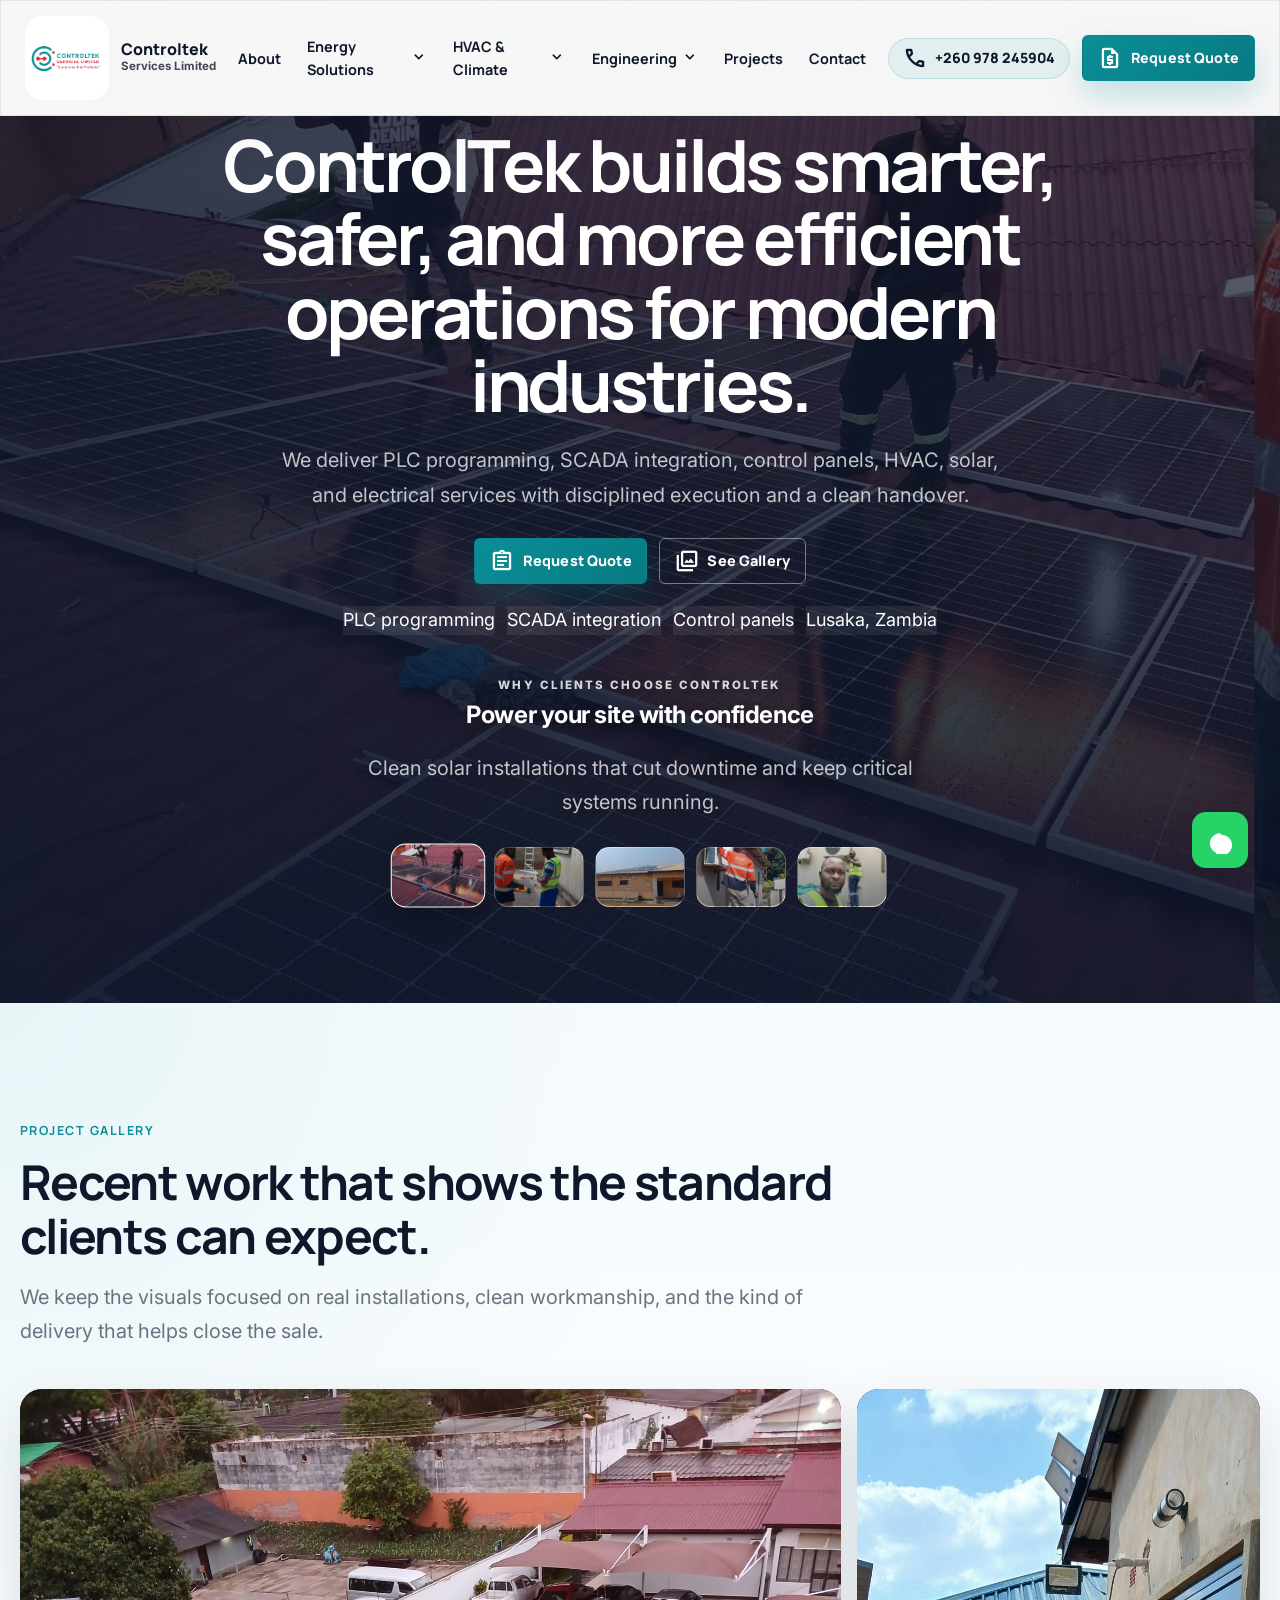
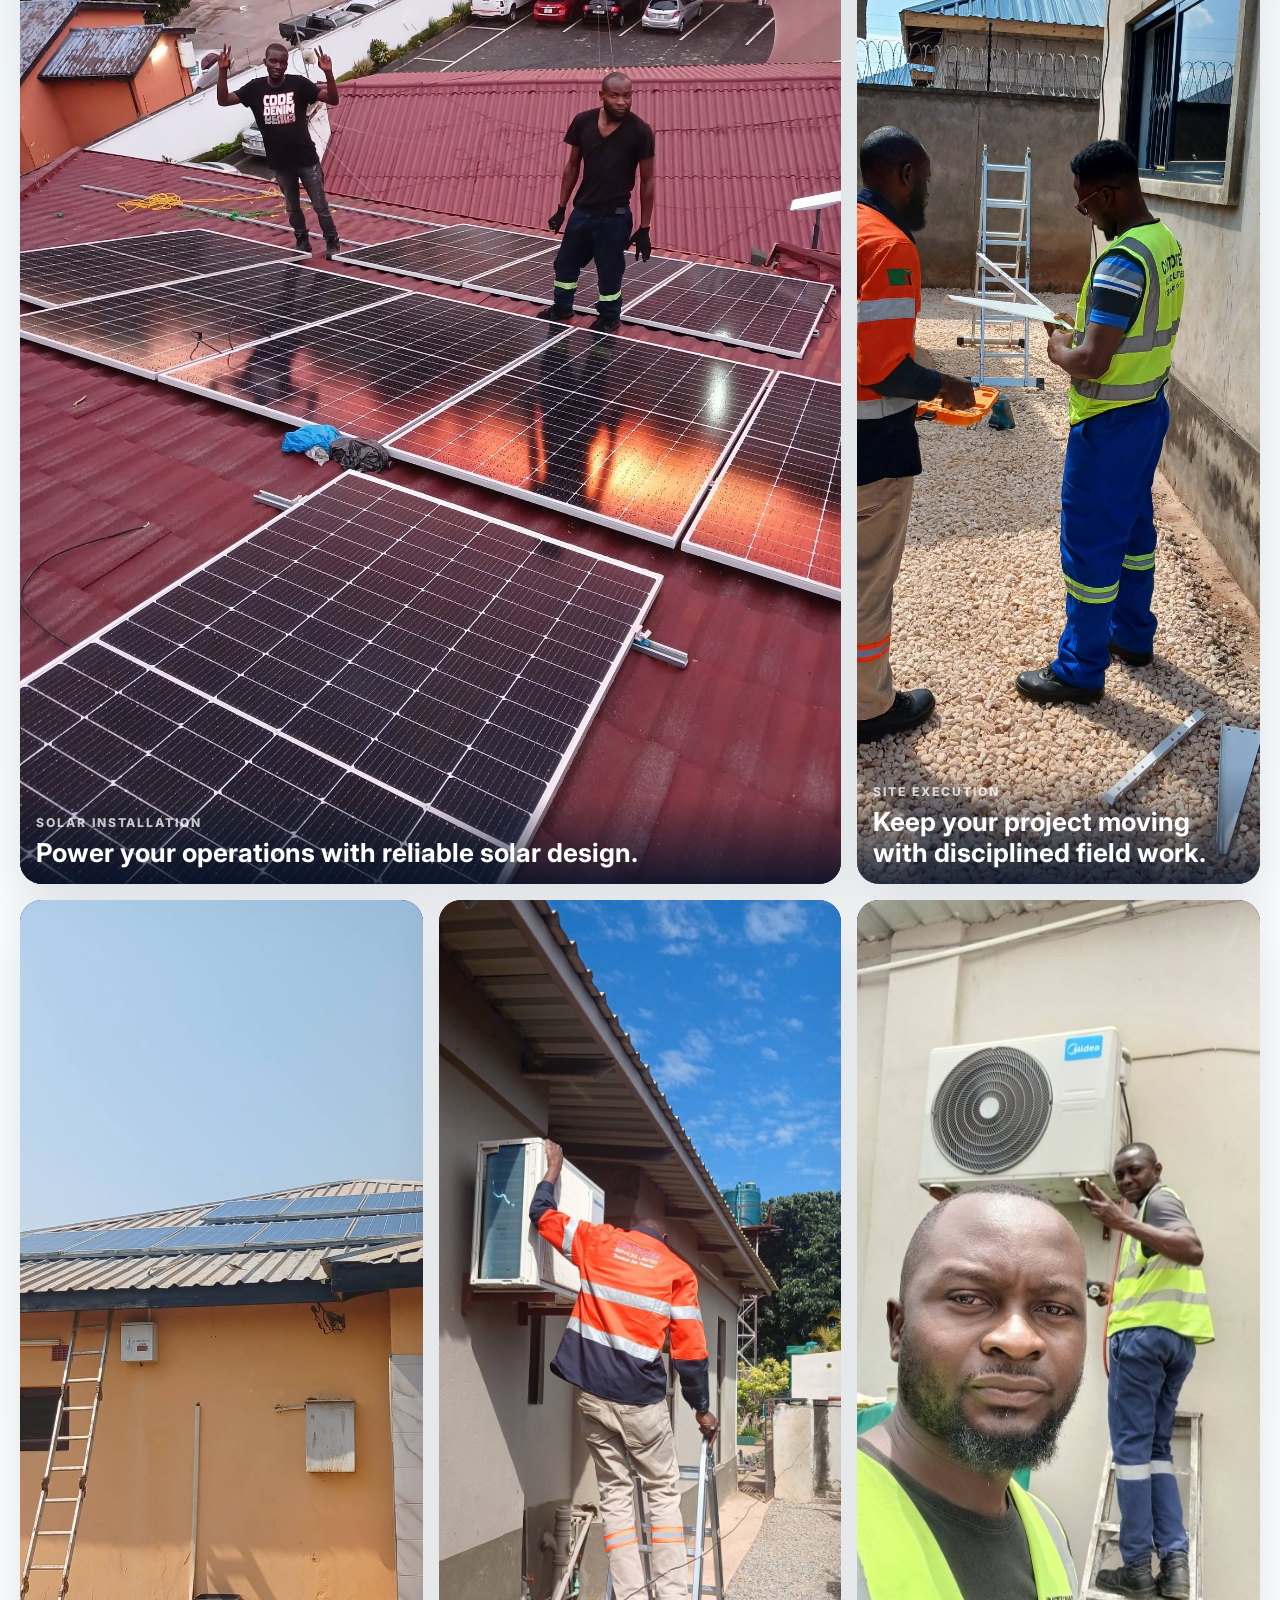
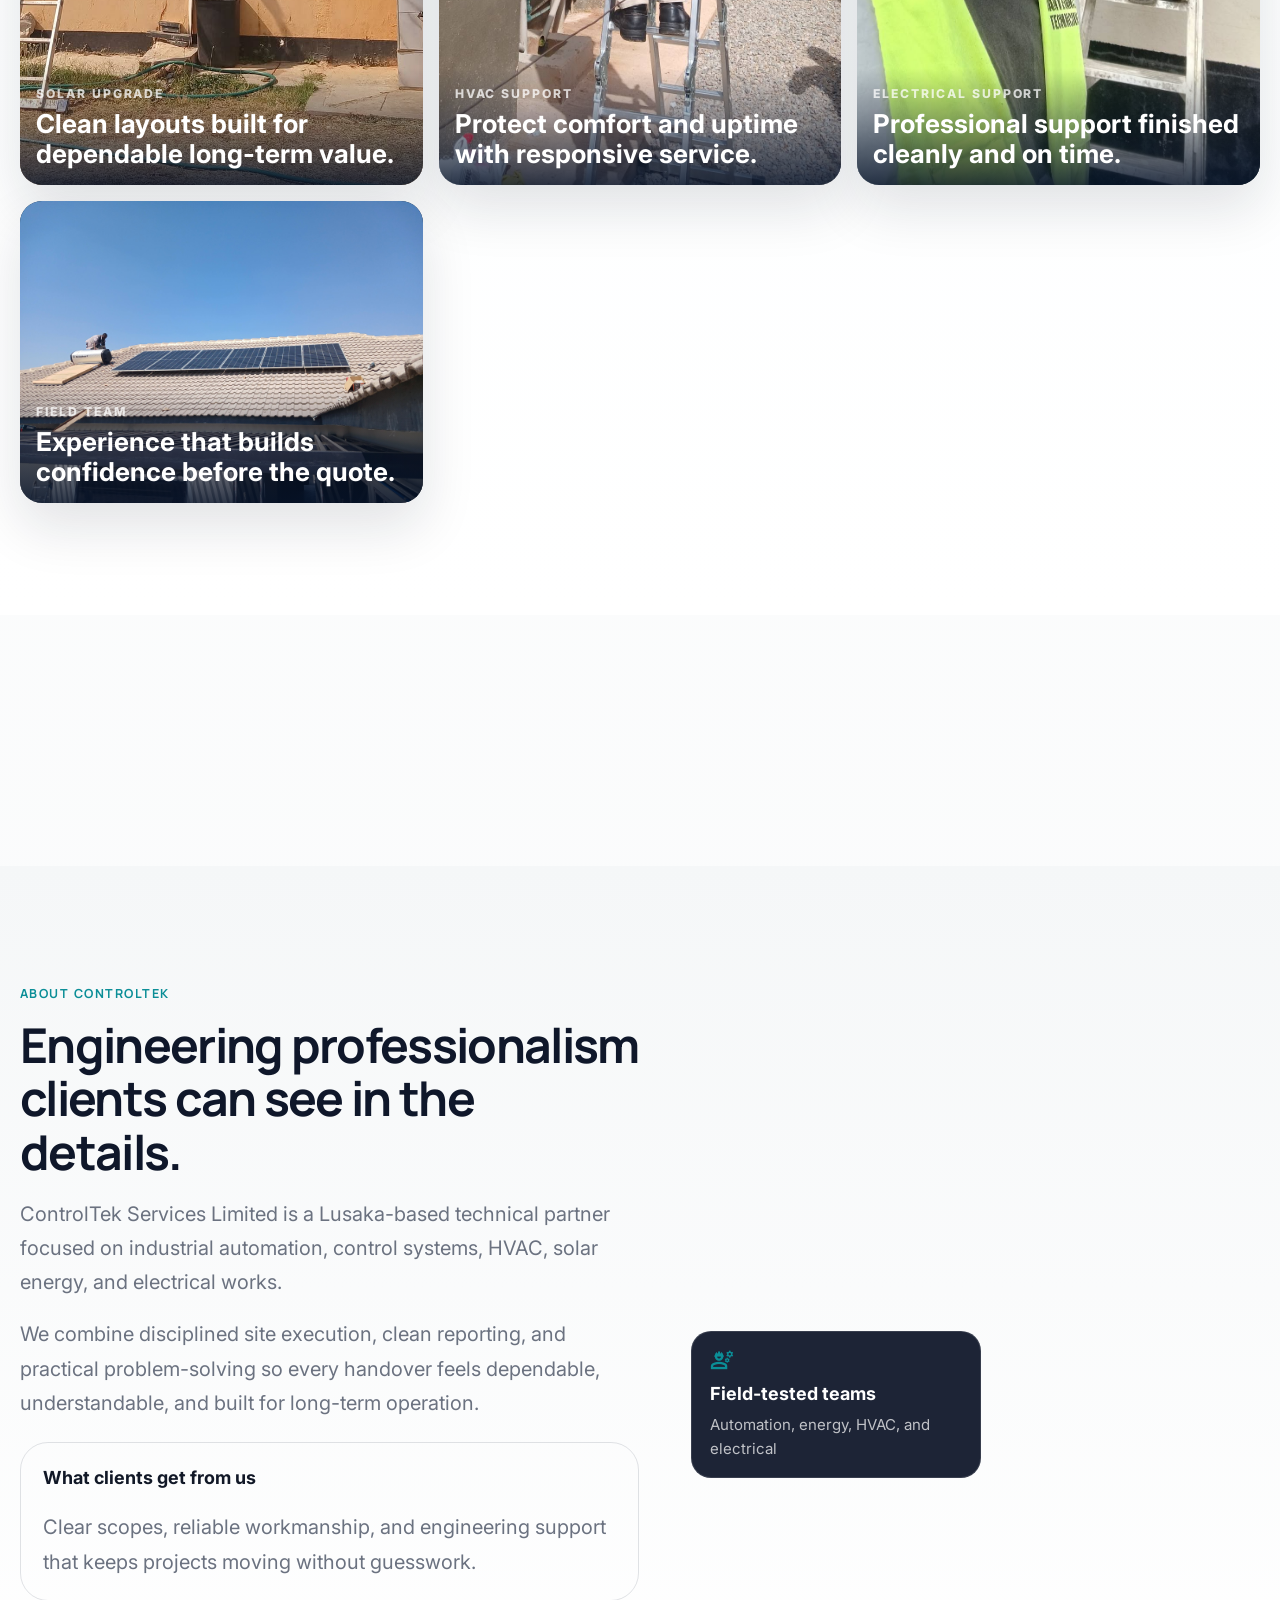
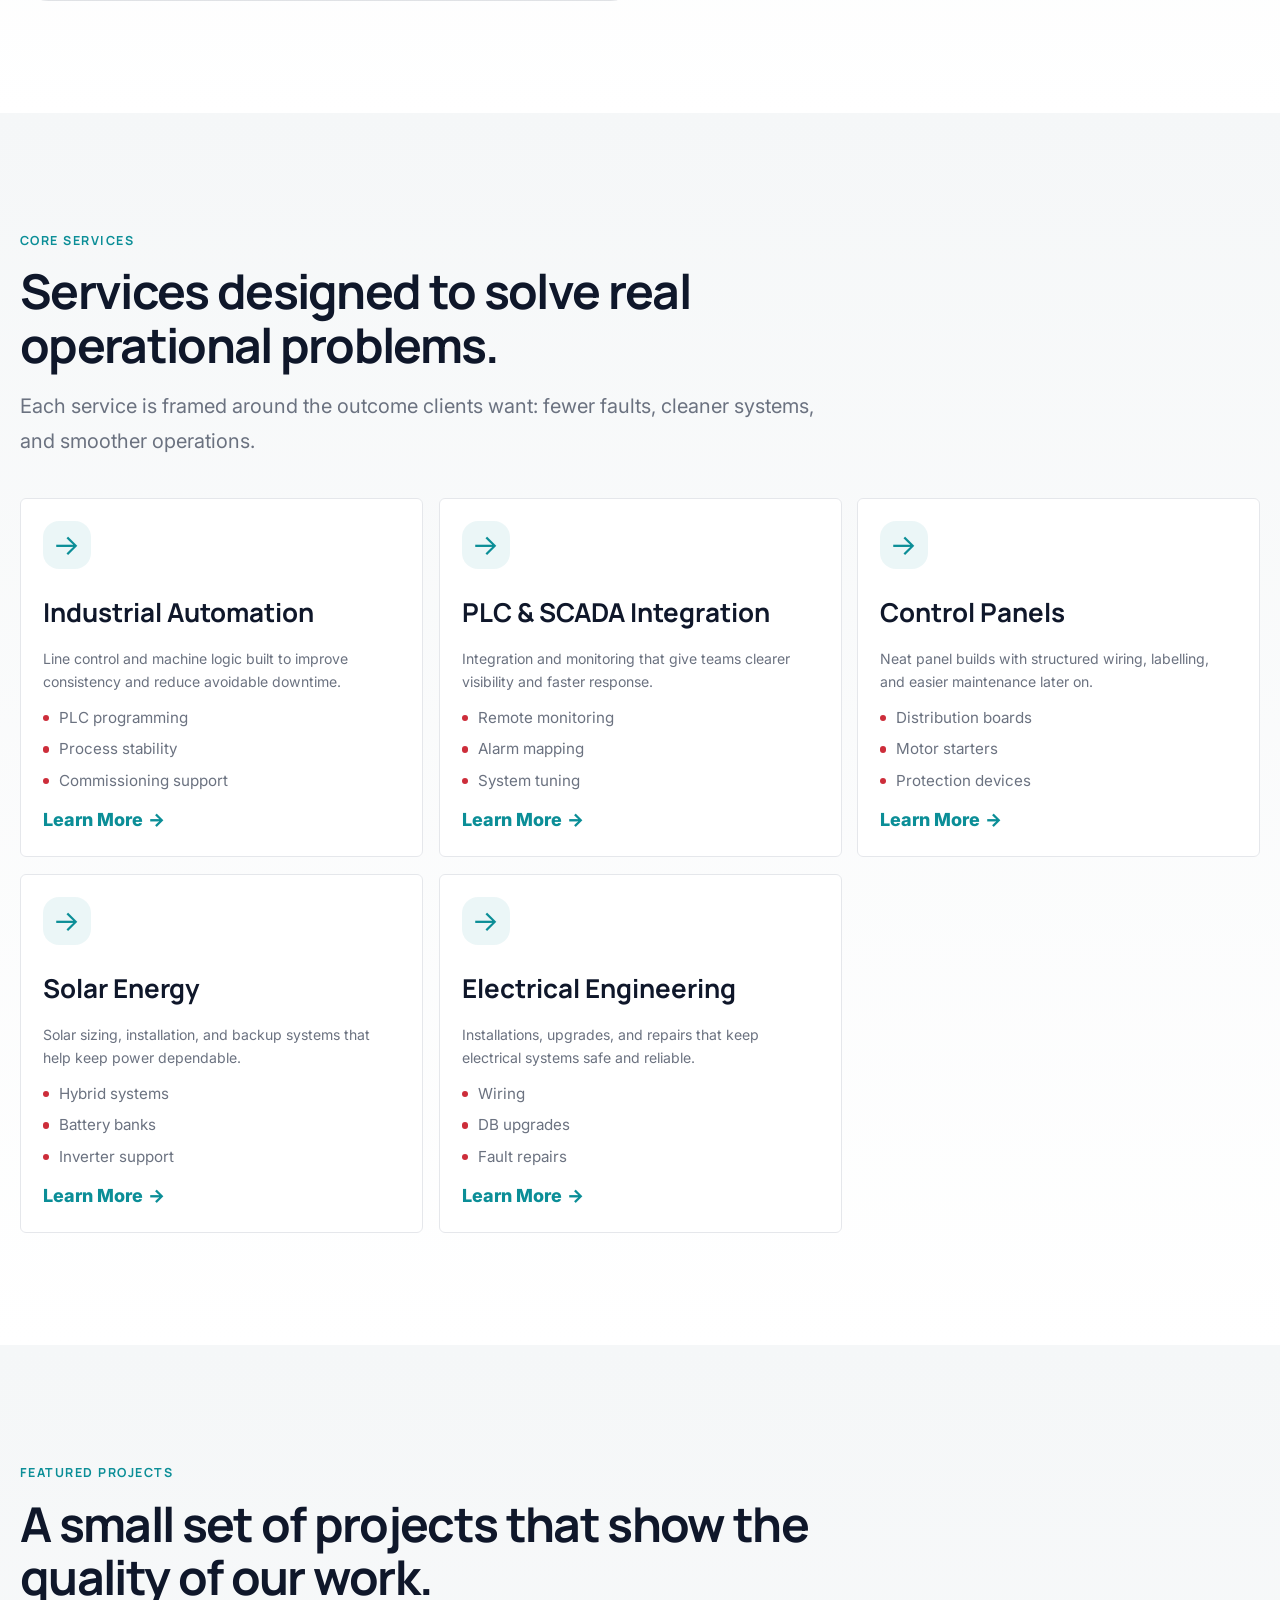
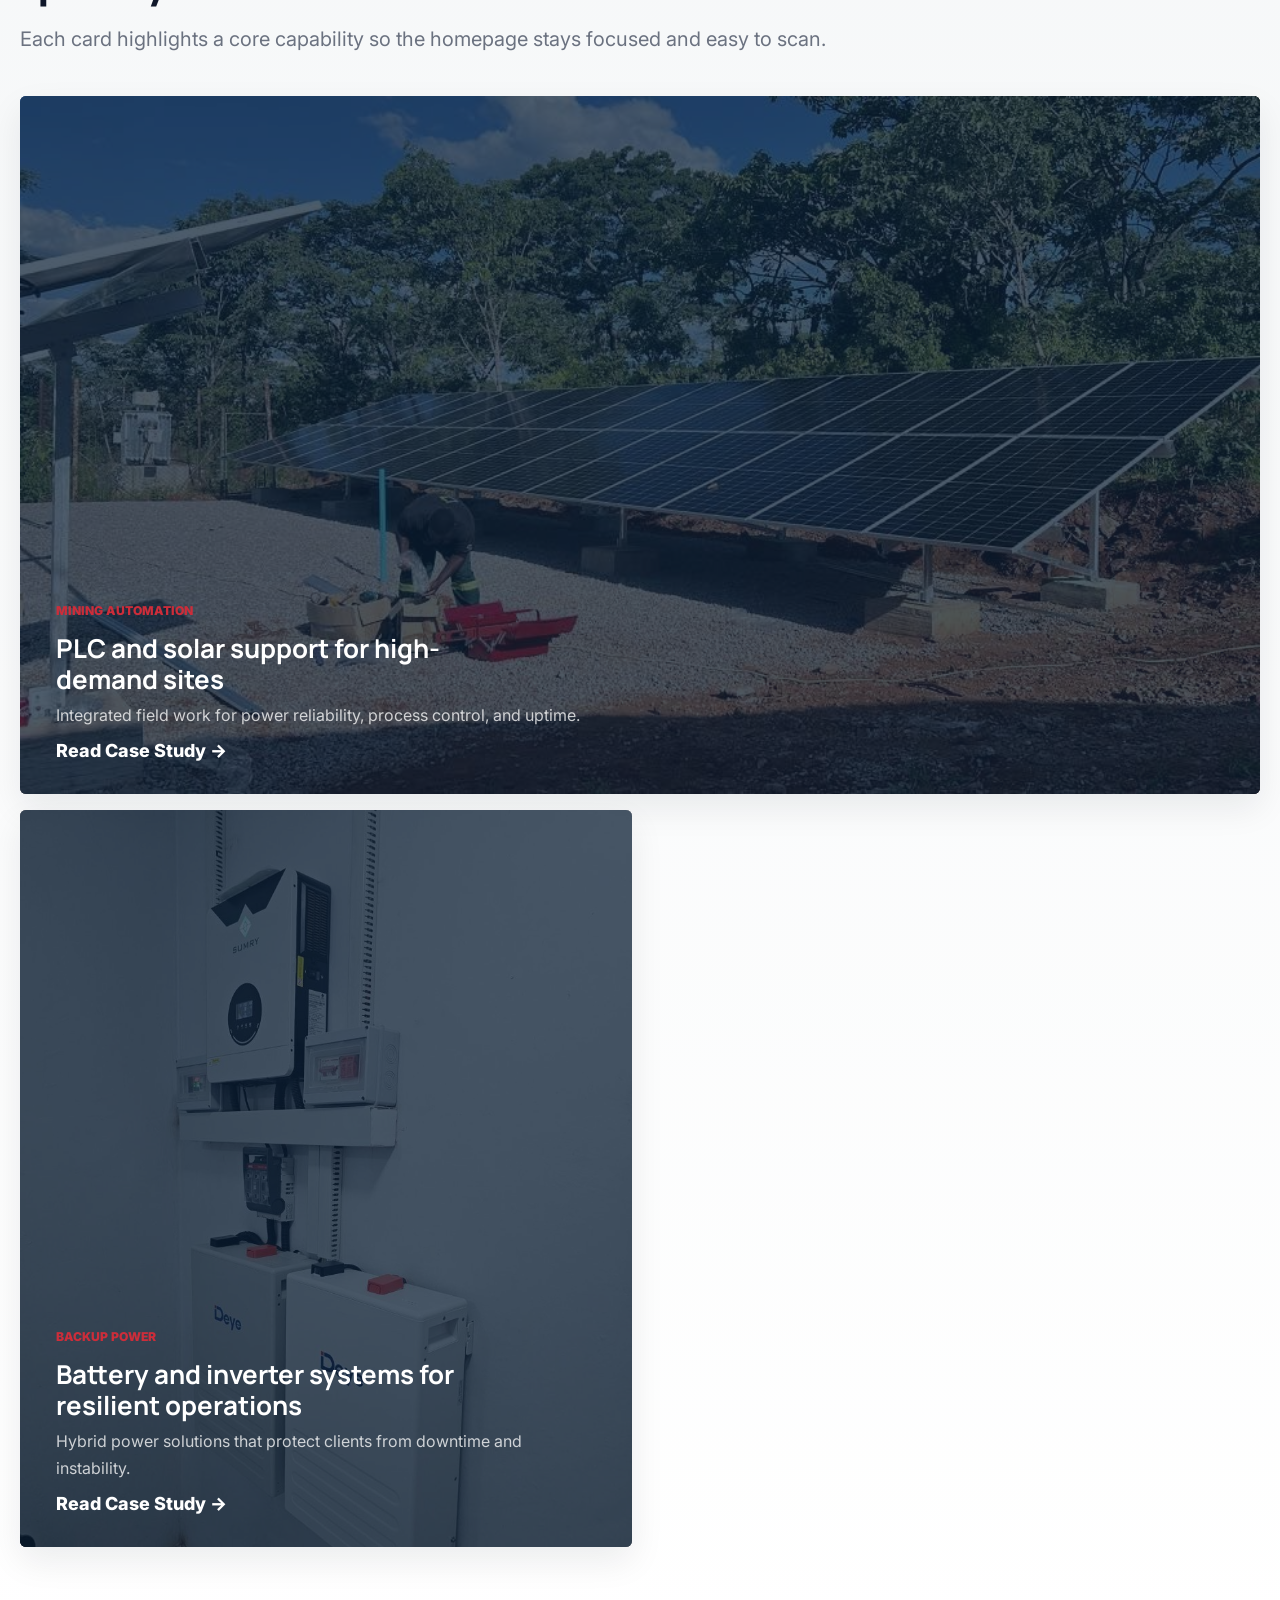
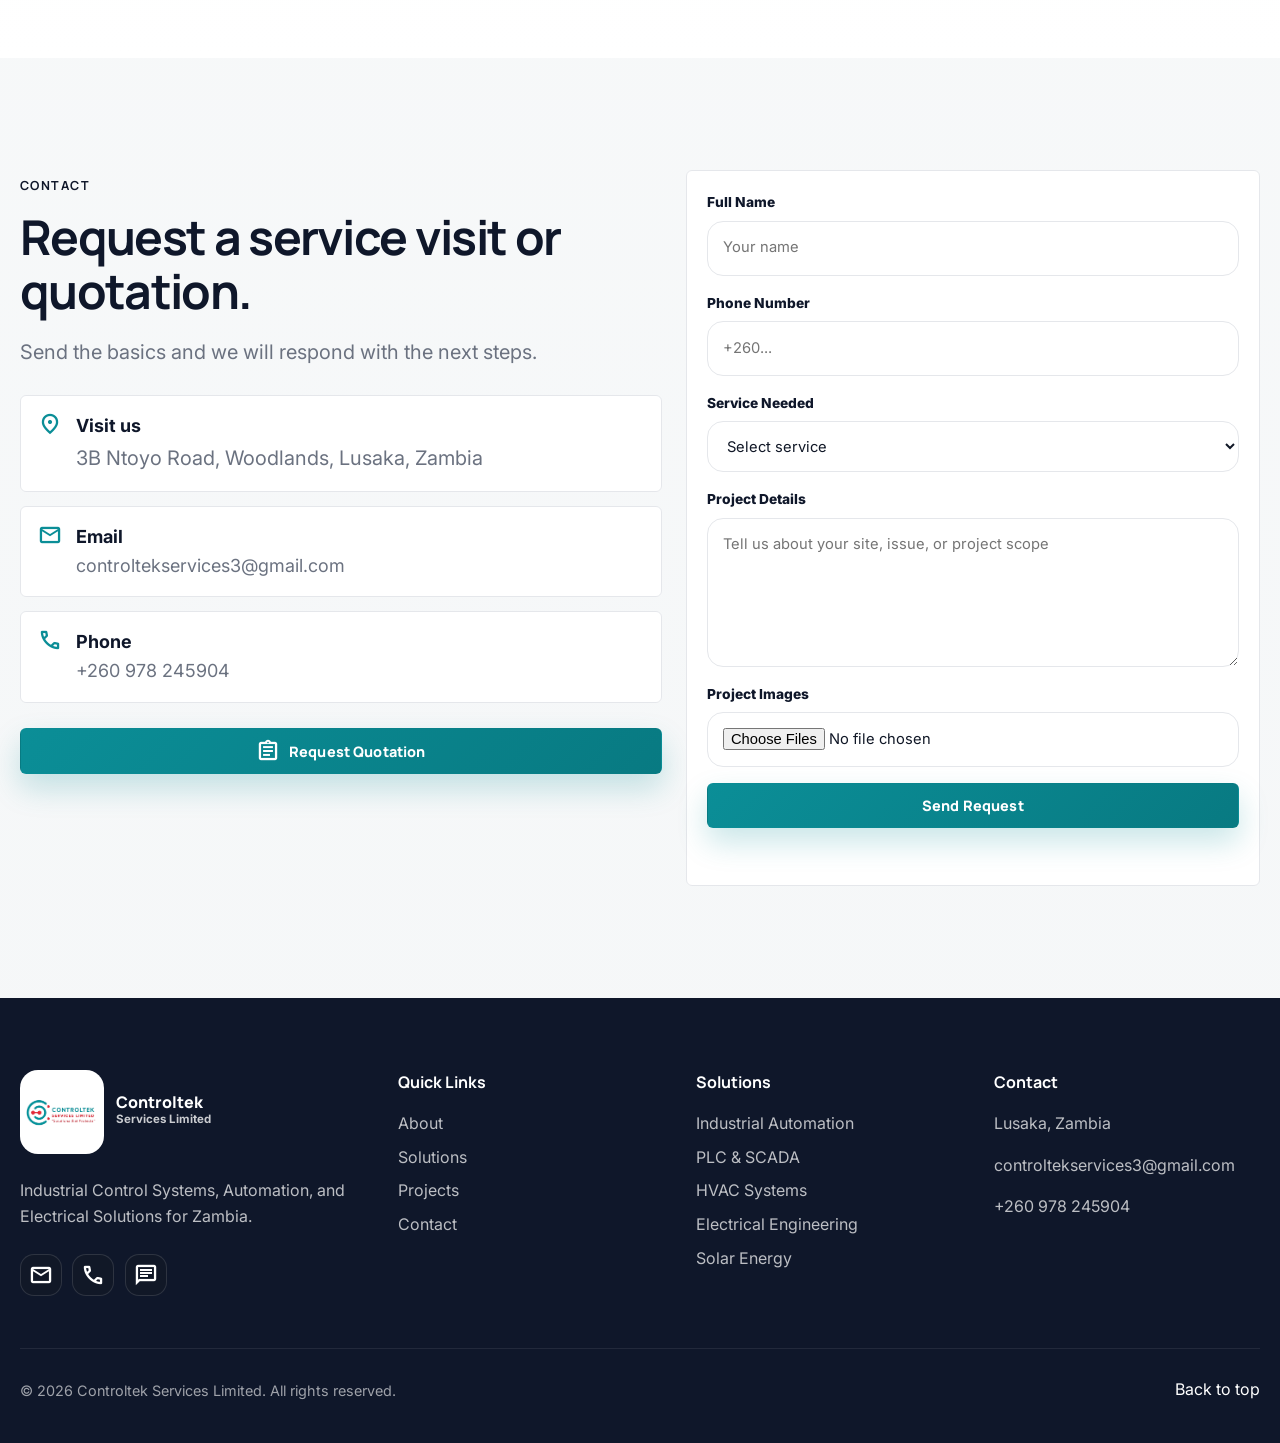
==== commit 4e3daad9: "Add new image assets for hero section and galleries - Added hero-dots-check-2.png - Added hero-dots-" ====
--- a/index.html
+++ b/index.html
@@ -9,6 +9,7 @@
   <link rel="preconnect" href="https://fonts.gstatic.com" crossorigin />
   <link href="https://fonts.googleapis.com/css2?family=Inter:wght@400;500;600;700;800;900&family=Manrope:wght@400;500;600;700;800;900&family=Material+Symbols+Outlined:opsz,wght,FILL,GRAD@20..48,300..700,0..1,-50..200&display=swap" rel="stylesheet" />
   <link rel="stylesheet" href="styles.css" />
+  <link rel="preload" as="image" href="Assets/solar project.jpg" />
   <script type="application/ld+json">
   {
     "@context": "https://schema.org",
@@ -45,8 +46,8 @@
     <nav class="site-nav" id="siteNav" aria-label="Primary navigation">
       <a href="#about">About</a>
       <div class="nav-item has-dropdown">
-        <a href="#services">Services <span class="material-symbols-outlined">expand_more</span></a>
-        <div class="mega-menu">
+        <a href="solar.html">Energy Solutions <span class="material-symbols-outlined">expand_more</span></a>
+        <div class="mega-menu mega-menu--energy">
           <div class="mega-menu__grid">
             <div class="mega-menu__col">
               <h4>Energy Solutions</h4>
@@ -54,12 +55,26 @@
               <a href="solar.html"><span class="material-symbols-outlined">battery_charging_full</span> Battery Backup</a>
               <a href="solar.html"><span class="material-symbols-outlined">settings_backup_restore</span> Solar Maintenance</a>
             </div>
+          </div>
+        </div>
+      </div>
+      <div class="nav-item has-dropdown">
+        <a href="hvac.html">HVAC &amp; Climate <span class="material-symbols-outlined">expand_more</span></a>
+        <div class="mega-menu mega-menu--compact">
+          <div class="mega-menu__grid">
             <div class="mega-menu__col">
               <h4>HVAC &amp; Climate</h4>
               <a href="hvac.html"><span class="material-symbols-outlined">mode_fan</span> Air Conditioning</a>
               <a href="hvac.html"><span class="material-symbols-outlined">hvac</span> Industrial Cooling</a>
               <a href="hvac.html"><span class="material-symbols-outlined">thermostat</span> Ventilation</a>
             </div>
+          </div>
+        </div>
+      </div>
+      <div class="nav-item has-dropdown">
+        <a href="electrical.html">Engineering <span class="material-symbols-outlined">expand_more</span></a>
+        <div class="mega-menu mega-menu--compact">
+          <div class="mega-menu__grid">
             <div class="mega-menu__col">
               <h4>Engineering</h4>
               <a href="electrical.html"><span class="material-symbols-outlined">bolt</span> Electrical Works</a>
@@ -87,10 +102,18 @@
 
   <main>
     <section class="hero" id="home">
+      <div class="hero__backgrounds" aria-hidden="true">
+        <div class="hero__background-track">
+          <div class="hero__background-slide" data-title="Power your site with confidence" data-caption="Clean solar installations that cut downtime and keep critical systems running." style="background-image: url('Assets/solar project.jpg');"></div>
+          <div class="hero__background-slide" data-title="Keep projects moving" data-caption="Responsive site work, safety, and coordination that helps deadlines stay on track." style="background-image: url('Assets/project in progress.jpg');"></div>
+          <div class="hero__background-slide" data-title="Upgrade with confidence" data-caption="Neat panel layouts and reliable solar upgrades built for long-term value." style="background-image: url('Assets/solar project 2.jpg');"></div>
+          <div class="hero__background-slide" data-title="Protect comfort and uptime" data-caption="HVAC support and maintenance that keeps your operations running smoothly." style="background-image: url('Assets/696749756_122184542282752665_1192581911254709376_n.jpg');"></div>
+          <div class="hero__background-slide" data-title="Electrical work that lasts" data-caption="Professional electrical and air-conditioning support finished cleanly and on time." style="background-image: url('Assets/696694166_122184565370752665_2373143901953688859_n.jpg');"></div>
+        </div>
+      </div>
       <div class="hero__blueprint" aria-hidden="true"></div>
       <div class="hero__glow hero__glow--one" aria-hidden="true"></div>
       <div class="hero__glow hero__glow--two" aria-hidden="true"></div>
-      <img class="hero__image" src="Assets/611945073_122168276774752665_838514749293394637_n.jpg" alt="Solar engineers working on a rooftop installation" fetchpriority="high" />
       <canvas class="hero__particles" id="particleCanvas" aria-hidden="true"></canvas>
       <div class="hero__overlay"></div>
 
@@ -99,16 +122,16 @@
           <h1>ControlTek builds smarter, safer, and more efficient operations for modern industries.</h1>
           <p>
             We deliver PLC programming, SCADA integration, control panels, HVAC, solar, and electrical services with
-            the discipline and clarity expected from a serious engineering partner.
+            disciplined execution and a clean handover.
           </p>
           <div class="hero__actions">
             <button class="btn btn--primary quote-trigger" type="button">
               <span class="material-symbols-outlined" aria-hidden="true">assignment</span>
               Request Quote
             </button>
-            <a class="btn btn--light" href="#projects">
-              <span class="material-symbols-outlined" aria-hidden="true">work</span>
-              View Projects
+            <a class="btn btn--light" href="#gallery">
+              <span class="material-symbols-outlined" aria-hidden="true">collections</span>
+              See Gallery
             </a>
           </div>
           <div class="hero__chips" aria-label="Core capabilities">
@@ -117,32 +140,93 @@
             <span>Control panels</span>
             <span>Lusaka, Zambia</span>
           </div>
-          <div class="hero__slider" aria-label="Selected project images">
-            <div class="hero__slider-track">
-              <figure class="hero__slide"><img src="Assets/611945073_122168276774752665_838514749293394637_n.jpg" alt="" /></figure>
-              <figure class="hero__slide"><img src="Assets/619851383_122170756070752665_6607876470128424524_n.jpg" alt="" /></figure>
-              <figure class="hero__slide"><img src="Assets/695807910_122184010622752665_1314205142785555688_n.jpg" alt="" /></figure>
-              <figure class="hero__slide"><img src="Assets/637915777_122174073098752665_5136957511916690828_n.jpg" alt="" /></figure>
-              <figure class="hero__slide"><img src="Assets/611945073_122168276774752665_838514749293394637_n.jpg" alt="" /></figure>
-              <figure class="hero__slide"><img src="Assets/619851383_122170756070752665_6607876470128424524_n.jpg" alt="" /></figure>
-              <figure class="hero__slide"><img src="Assets/695807910_122184010622752665_1314205142785555688_n.jpg" alt="" /></figure>
-              <figure class="hero__slide"><img src="Assets/637915777_122174073098752665_5136957511916690828_n.jpg" alt="" /></figure>
+          <div class="hero__gallery" aria-label="Featured project gallery">
+            <div class="hero__caption" aria-live="polite">
+              <span class="hero__caption-kicker">Why clients choose ControlTek</span>
+              <strong class="hero__caption-title">Power your site with confidence</strong>
+              <p class="hero__caption-text">Clean solar and technical installations that deliver dependable results and a professional handover.</p>
             </div>
-          </div>
-        </div>
-
+            <div class="hero__gallery-nav" aria-label="Gallery thumbnails"></div>
+          </div>
+        </div>
+
+      </div>
+    </section>
+
+    <section class="section gallery-section" id="gallery">
+      <div class="section-shell">
+        <div class="section-heading reveal">
+          <span class="eyebrow">Project Gallery</span>
+          <h2>Recent work that shows the standard clients can expect.</h2>
+          <p>We keep the visuals focused on real installations, clean workmanship, and the kind of delivery that helps close the sale.</p>
+        </div>
+
+        <div class="gallery-grid">
+          <figure class="gallery-card gallery-card--wide reveal">
+            <img src="Assets/solar project.jpg" alt="Solar installation on a rooftop" loading="lazy" decoding="async" />
+            <figcaption>
+              <span>Solar installation</span>
+              <strong>Power your operations with reliable solar design.</strong>
+            </figcaption>
+          </figure>
+          <figure class="gallery-card reveal">
+            <img src="Assets/project in progress.jpg" alt="Technicians working on a project site" loading="lazy" decoding="async" />
+            <figcaption>
+              <span>Site execution</span>
+              <strong>Keep your project moving with disciplined field work.</strong>
+            </figcaption>
+          </figure>
+          <figure class="gallery-card reveal">
+            <img src="Assets/solar project 2.jpg" alt="Solar panels installed on a roof" loading="lazy" decoding="async" />
+            <figcaption>
+              <span>Solar upgrade</span>
+              <strong>Clean layouts built for dependable long-term value.</strong>
+            </figcaption>
+          </figure>
+          <figure class="gallery-card reveal">
+            <img src="Assets/696749756_122184542282752665_1192581911254709376_n.jpg" alt="HVAC technician performing maintenance" loading="lazy" decoding="async" />
+            <figcaption>
+              <span>HVAC support</span>
+              <strong>Protect comfort and uptime with responsive service.</strong>
+            </figcaption>
+          </figure>
+          <figure class="gallery-card reveal">
+            <img src="Assets/696694166_122184565370752665_2373143901953688859_n.jpg" alt="Electrical and air conditioning support work" loading="lazy" decoding="async" />
+            <figcaption>
+              <span>Electrical support</span>
+              <strong>Professional support finished cleanly and on time.</strong>
+            </figcaption>
+          </figure>
+          <figure class="gallery-card reveal">
+            <img src="Assets/611945073_122168276774752665_838514749293394637_n.jpg" alt="Solar engineers on a rooftop installation" loading="lazy" decoding="async" />
+            <figcaption>
+              <span>Field team</span>
+              <strong>Experience that builds confidence before the quote.</strong>
+            </figcaption>
+          </figure>
+        </div>
       </div>
     </section>
 
     <section class="trusted-by reveal">
       <div class="section-shell">
-        <span class="trusted-by__label">Trusted by teams that value safe execution, technical clarity, and long-term reliability</span>
-        <div class="trusted-by__logos">
-          <div class="logo-item"><span>Mining</span></div>
-          <div class="logo-item"><span>Facilities</span></div>
-          <div class="logo-item"><span>Commercial</span></div>
-          <div class="logo-item"><span>Industrial</span></div>
-          <div class="logo-item"><span>Energy</span></div>
+        <span class="trusted-by__label">Why clients choose ControlTek</span>
+        <div class="trust-grid">
+          <article class="trust-card">
+            <span class="material-symbols-outlined" aria-hidden="true">assignment_turned_in</span>
+            <strong>Clear scopes</strong>
+            <p>Clients know what is being done, why it matters, and what the handover will include.</p>
+          </article>
+          <article class="trust-card">
+            <span class="material-symbols-outlined" aria-hidden="true">engineering</span>
+            <strong>Clean workmanship</strong>
+            <p>Site work is neat, structured, and finished with a professional eye for detail.</p>
+          </article>
+          <article class="trust-card">
+            <span class="material-symbols-outlined" aria-hidden="true">support_agent</span>
+            <strong>Practical support</strong>
+            <p>From first call to final sign-off, the team stays responsive and solution-focused.</p>
+          </article>
         </div>
       </div>
     </section>
@@ -167,7 +251,7 @@
         </div>
 
         <div class="about__visual reveal">
-          <img src="Assets/695807910_122184010622752665_1314205142785555688_n.jpg" alt="Controltek technicians working on a construction project" />
+          <img src="Assets/695807910_122184010622752665_1314205142785555688_n.jpg" alt="Controltek technicians working on a construction project" loading="lazy" decoding="async" />
           <div class="about__badge">
             <span class="material-symbols-outlined" aria-hidden="true">engineering</span>
             <strong>Field-tested teams</strong>
@@ -178,30 +262,30 @@
       </div>
     </section>
 
-    <section class="section services" id="services">
+    <section class="section services" id="solutions">
       <div class="section-shell">
         <div class="section-heading reveal">
           <span class="eyebrow">Core Services</span>
-          <h2>Core services that matter most to clients.</h2>
-          <p>We focus the homepage on the work people ask for most so the message stays clear and easy to remember.</p>
+          <h2>Services designed to solve real operational problems.</h2>
+          <p>Each service is framed around the outcome clients want: fewer faults, cleaner systems, and smoother operations.</p>
         </div>
 
         <div class="services__grid">
           <article class="service-card reveal">
             <span class="service-card__arrow" aria-hidden="true">&rarr;</span>
             <h3>Industrial Automation</h3>
-            <p>Line control, machine logic, and automation that improves operational consistency.</p>
+            <p>Line control and machine logic built to improve consistency and reduce avoidable downtime.</p>
             <ul>
               <li>PLC programming</li>
-              <li>Process control</li>
-              <li>Commissioning</li>
+              <li>Process stability</li>
+              <li>Commissioning support</li>
             </ul>
             <a href="#contact">Learn More <span aria-hidden="true">&rarr;</span></a>
           </article>
           <article class="service-card reveal">
             <span class="service-card__arrow" aria-hidden="true">&rarr;</span>
             <h3>PLC &amp; SCADA Integration</h3>
-            <p>Integration and visualization for teams that need dependable monitoring and control.</p>
+            <p>Integration and monitoring that give teams clearer visibility and faster response.</p>
             <ul>
               <li>Remote monitoring</li>
               <li>Alarm mapping</li>
@@ -212,7 +296,7 @@
           <article class="service-card reveal">
             <span class="service-card__arrow" aria-hidden="true">&rarr;</span>
             <h3>Control Panels</h3>
-            <p>Neat panel builds, structured wiring, labelling, and commissioning-ready layouts.</p>
+            <p>Neat panel builds with structured wiring, labelling, and easier maintenance later on.</p>
             <ul>
               <li>Distribution boards</li>
               <li>Motor starters</li>
@@ -223,7 +307,7 @@
           <article class="service-card reveal">
             <span class="service-card__arrow" aria-hidden="true">&rarr;</span>
             <h3>Solar Energy</h3>
-            <p>Solar sizing, installation, battery backup, and maintenance for dependable power.</p>
+            <p>Solar sizing, installation, and backup systems that help keep power dependable.</p>
             <ul>
               <li>Hybrid systems</li>
               <li>Battery banks</li>
@@ -234,7 +318,7 @@
           <article class="service-card reveal">
             <span class="service-card__arrow" aria-hidden="true">&rarr;</span>
             <h3>Electrical Engineering</h3>
-            <p>Installations, upgrades, diagnostics, and maintenance for dependable electrical systems.</p>
+            <p>Installations, upgrades, and repairs that keep electrical systems safe and reliable.</p>
             <ul>
               <li>Wiring</li>
               <li>DB upgrades</li>
@@ -256,7 +340,7 @@
 
         <div class="projects__grid">
           <article class="project-card project-card--wide reveal">
-            <img src="Assets/639150536_122174072924752665_6450804661900491813_n.jpg" alt="Ground mounted solar panel installation" />
+            <img src="Assets/639150536_122174072924752665_6450804661900491813_n.jpg" alt="Ground mounted solar panel installation" loading="lazy" decoding="async" />
             <div>
               <span>Mining Automation</span>
               <h3>PLC and solar support for high-demand sites</h3>
@@ -265,7 +349,7 @@
             </div>
           </article>
           <article class="project-card reveal">
-            <img src="Assets/689459422_122184010568752665_5711642186320111911_n.jpg" alt="Solar inverter and battery backup system" />
+            <img src="Assets/689459422_122184010568752665_5711642186320111911_n.jpg" alt="Solar inverter and battery backup system" loading="lazy" decoding="async" />
             <div>
               <span>Backup Power</span>
               <h3>Battery and inverter systems for resilient operations</h3>
@@ -357,7 +441,7 @@
     <div class="section-shell footer__grid">
       <div>
         <a class="brand brand--footer" href="#home" aria-label="Controltek Services Limited home">
-          <img src="Assets/logo.png" alt="Controltek Services Limited logo" />
+          <img src="Assets/logo.png" alt="Controltek Services Limited logo" loading="eager" decoding="async" />
           <span>
             <strong>Controltek</strong>
             <small>Services Limited</small>
@@ -380,18 +464,18 @@
       <div>
         <h3>Quick Links</h3>
         <a href="#about">About</a>
-        <a href="#services">Services</a>
+        <a href="#solutions">Solutions</a>
         <a href="#projects">Projects</a>
         <a href="#contact">Contact</a>
       </div>
 
       <div>
-        <h3>Services</h3>
-        <a href="#services">Industrial Automation</a>
-        <a href="#services">PLC &amp; SCADA</a>
-        <a href="#services">HVAC Systems</a>
-        <a href="#services">Electrical Engineering</a>
-        <a href="#services">Solar Energy</a>
+        <h3>Solutions</h3>
+        <a href="#solutions">Industrial Automation</a>
+        <a href="#solutions">PLC &amp; SCADA</a>
+        <a href="#solutions">HVAC Systems</a>
+        <a href="#solutions">Electrical Engineering</a>
+        <a href="#solutions">Solar Energy</a>
       </div>
 
       <div>
--- a/styles.css
+++ b/styles.css
@@ -160,12 +160,12 @@
   align-items: center;
   justify-content: center;
   gap: 0.55rem;
-  min-height: 44px;
-  padding: 0.72rem 1rem;
+  min-height: 40px;
+  padding: 0.62rem 0.92rem;
   border: 1px solid transparent;
   border-radius: var(--radius-sm);
   font-weight: 700;
-  font-size: 0.95rem;
+  font-size: 0.9rem;
   cursor: pointer;
   transition: transform 220ms ease, box-shadow 220ms ease, background 220ms ease, color 220ms ease, border-color 220ms ease;
 }
@@ -212,7 +212,7 @@
 
 .site-header {
   position: fixed;
-  top: 32px;
+  top: 0;
   left: 0;
   right: 0;
   z-index: 1000;
@@ -345,6 +345,24 @@
   z-index: 1002;
 }
 
+.mega-menu--energy {
+  width: min(380px, 90vw);
+}
+
+.mega-menu--energy .mega-menu__grid {
+  grid-template-columns: 1fr;
+  gap: 0;
+}
+
+.mega-menu--compact {
+  width: min(380px, 90vw);
+}
+
+.mega-menu--compact .mega-menu__grid {
+  grid-template-columns: 1fr;
+  gap: 0;
+}
+
 .has-dropdown:hover .mega-menu {
   opacity: 1;
   visibility: visible;
@@ -440,6 +458,7 @@
   background: var(--navy);
 }
 
+.hero__backgrounds,
 .hero__image,
 .hero__overlay,
 .hero__particles {
@@ -447,6 +466,40 @@
   inset: 0;
   width: 100%;
   height: 100%;
+}
+
+.hero__backgrounds {
+  z-index: 0;
+  overflow: hidden;
+  pointer-events: none;
+}
+
+.hero__background-track {
+  display: flex;
+  width: 100%;
+  height: 100%;
+  transform: translate3d(0, 0, 0);
+  transition: transform 1000ms cubic-bezier(0.77, 0, 0.18, 1);
+  will-change: transform;
+}
+
+.hero__background-slide {
+  position: relative;
+  flex: 0 0 100%;
+  height: 100%;
+  background-position: center center;
+  background-repeat: no-repeat;
+  background-size: cover;
+  transform: scale(1.04);
+}
+
+.hero__background-slide::after {
+  content: "";
+  position: absolute;
+  inset: 0;
+  background:
+    linear-gradient(90deg, rgba(5, 18, 40, 0.16) 0%, rgba(5, 18, 40, 0.04) 42%, rgba(5, 18, 40, 0.14) 100%),
+    linear-gradient(180deg, rgba(5, 18, 40, 0.08) 0%, rgba(5, 18, 40, 0.22) 100%);
 }
 
 .hero__blueprint {
@@ -665,6 +718,46 @@
   color: var(--text-secondary);
   margin-bottom: 2rem;
   letter-spacing: 0.05em;
+}
+
+.trust-grid {
+  display: grid;
+  grid-template-columns: repeat(3, minmax(0, 1fr));
+  gap: 1rem;
+}
+
+.trust-card {
+  padding: 1.2rem 1.1rem;
+  border: 1px solid var(--border);
+  border-radius: 22px;
+  background: rgba(255, 255, 255, 0.92);
+  box-shadow: var(--shadow-sm);
+  text-align: center;
+}
+
+.trust-card .material-symbols-outlined {
+  display: grid;
+  place-items: center;
+  width: 48px;
+  height: 48px;
+  margin: 0 auto 0.85rem;
+  color: var(--blue);
+  background: rgba(11, 142, 151, 0.08);
+  border-radius: 14px;
+}
+
+.trust-card strong {
+  display: block;
+  color: var(--navy);
+  font-size: 1rem;
+  line-height: 1.2;
+}
+
+.trust-card p {
+  margin: 0.45rem 0 0;
+  color: var(--muted);
+  font-size: 0.94rem;
+  line-height: 1.6;
 }
 
 .trusted-by__logos {
@@ -2368,9 +2461,15 @@
     transition-duration: 0.01ms !important;
   }
 
-  .hero__slider-track,
-  .hero__slide img {
+  .hero__background-track,
+  .hero__thumb,
+  .gallery-card img {
     animation: none !important;
+  }
+
+  .hero__background-track {
+    transition: none !important;
+    transform: translate3d(0, 0, 0) !important;
   }
 }
 
@@ -2471,9 +2570,11 @@
 
 .btn {
   border-radius: 6px;
-  padding: 0.95rem 1.35rem;
+  min-height: 40px;
+  padding: 0.62rem 0.92rem;
   font-weight: 800;
   letter-spacing: 0.01em;
+  font-size: 0.9rem;
 }
 
 .btn--primary {
@@ -2499,11 +2600,13 @@
 
 .header-quote {
   border-radius: 6px;
-  padding-inline: 1.2rem;
+  padding-inline: 0.95rem;
   color: #ffffff;
   background: var(--accent);
   border-color: transparent;
   box-shadow: none;
+  min-height: 40px;
+  font-size: 0.88rem;
 }
 
 .header-quote:hover {
@@ -2512,7 +2615,7 @@
 
 .site-header {
   position: fixed;
-  top: 32px;
+  top: 0;
   left: 0;
   right: 0;
   z-index: 1100;
@@ -2606,11 +2709,20 @@
   border-radius: 999px;
   background: rgba(0, 147, 155, 0.08);
   border: 1px solid rgba(0, 147, 155, 0.16);
+  padding: 0.48rem 0.9rem;
+  min-height: 40px;
+  font-size: 0.88rem;
 }
 
 .site-header.is-scrolled .header-call {
   background: rgba(0, 147, 155, 0.08);
   border-color: rgba(0, 147, 155, 0.16);
+}
+
+.brand img {
+  width: 84px;
+  height: 84px;
+  object-fit: contain;
 }
 
 @media (max-width: 1080px) {
@@ -2736,7 +2848,7 @@
 
 .hero {
   min-height: 100svh;
-  padding: 10rem 0 4rem;
+  padding: 8rem 0 4rem;
   background: var(--navy);
 }
 
@@ -2750,7 +2862,7 @@
 }
 
 .hero__overlay {
-  background: linear-gradient(90deg, rgba(11, 31, 53, 0.96) 0%, rgba(11, 31, 53, 0.92) 100%);
+  background: linear-gradient(90deg, rgba(11, 31, 53, 0.78) 0%, rgba(11, 31, 53, 0.68) 100%);
 }
 
 .hero__overlay::after {
@@ -2830,48 +2942,8 @@
   display: flex;
   flex-wrap: wrap;
   justify-content: center;
-  margin-top: 1.8rem;
-  gap: 0.9rem;
-}
-
-.hero__slider {
-  width: min(860px, 100%);
-  margin-top: 2.25rem;
-  overflow: hidden;
-  border-radius: 28px;
-  border: 1px solid rgba(255, 255, 255, 0.12);
-  background: rgba(255, 255, 255, 0.04);
-  box-shadow: 0 18px 45px rgba(0, 0, 0, 0.22);
-}
-
-.hero__slider-track {
-  display: flex;
-  gap: 1rem;
-  width: max-content;
-  padding: 1rem;
-  animation: heroRail 28s linear infinite;
-  will-change: transform;
-}
-
-.hero__slide {
-  position: relative;
-  flex: 0 0 clamp(190px, 24vw, 270px);
-  height: 170px;
-  margin: 0;
-  overflow: hidden;
-  border-radius: 22px;
-  transform: translateY(0);
-}
-
-.hero__slide:nth-child(odd) {
-  transform: translateY(8px);
-}
-
-.hero__slide img {
-  width: 100%;
-  height: 100%;
-  object-fit: cover;
-  animation: heroImagePan 12s ease-in-out infinite alternate;
+  margin-top: 1.6rem;
+  gap: 0.72rem;
 }
 
 .hero__brand {
@@ -2892,10 +2964,6 @@
 
 .hero__chips {
   animation: riseSoft 780ms ease both 320ms;
-}
-
-.hero__slider {
-  animation: riseSoft 860ms ease both 390ms;
 }
 
 .hero__chips {
@@ -2914,6 +2982,157 @@
   background: transparent;
   border: none;
   backdrop-filter: none;
+}
+
+.hero__gallery {
+  display: grid;
+  gap: 0.85rem;
+  justify-items: center;
+  margin-top: 1.3rem;
+  animation: riseSoft 860ms ease both 390ms;
+}
+
+.hero__caption {
+  width: min(100%, 38rem);
+  padding: 0.85rem 1rem;
+  border: none;
+  border-radius: 0;
+  background: transparent;
+  box-shadow: none;
+  backdrop-filter: none;
+  text-align: center;
+}
+
+.hero__caption-kicker {
+  display: inline-block;
+  color: rgba(255, 255, 255, 0.82);
+  font-size: 0.72rem;
+  font-weight: 800;
+  letter-spacing: 0.18em;
+  text-transform: uppercase;
+  text-shadow: 0 2px 12px rgba(0, 0, 0, 0.45);
+}
+
+.hero__caption-title {
+  display: block;
+  margin-top: 0.22rem;
+  color: #ffffff;
+  font-size: 1.08rem;
+  line-height: 1.15;
+  letter-spacing: -0.02em;
+  text-shadow: 0 2px 16px rgba(0, 0, 0, 0.46);
+}
+
+.hero__caption-text {
+  margin: 0.32rem 0 0;
+  color: rgba(255, 255, 255, 0.88);
+  font-size: 0.94rem;
+  line-height: 1.45;
+  text-shadow: 0 2px 14px rgba(0, 0, 0, 0.42);
+}
+
+.hero__gallery-nav {
+  display: flex;
+  flex-wrap: wrap;
+  justify-content: center;
+  gap: 0.72rem;
+}
+
+.hero__thumb {
+  position: relative;
+  width: 5.6rem;
+  height: 3.8rem;
+  padding: 0;
+  border-radius: 0.9rem;
+  border: 1px solid rgba(255, 255, 255, 0.22);
+  background-color: rgba(255, 255, 255, 0.12);
+  background-position: center center;
+  background-repeat: no-repeat;
+  background-size: cover;
+  box-shadow: none;
+  overflow: hidden;
+  transition: transform 220ms ease, border-color 220ms ease, box-shadow 220ms ease, filter 220ms ease;
+}
+
+.hero__thumb::after {
+  content: "";
+  position: absolute;
+  inset: 0;
+  background: linear-gradient(180deg, rgba(5, 18, 40, 0.06) 0%, rgba(5, 18, 40, 0.42) 100%);
+}
+
+.hero__thumb:hover {
+  transform: translateY(-2px) scale(1.03);
+  border-color: rgba(255, 255, 255, 0.58);
+}
+
+.hero__thumb.is-active {
+  transform: translateY(-2px) scale(1.05);
+  border-color: rgba(255, 255, 255, 0.95);
+  box-shadow: 0 10px 24px rgba(0, 0, 0, 0.24);
+}
+
+.gallery-section {
+  background:
+    radial-gradient(circle at top left, rgba(0, 147, 155, 0.06), transparent 22%),
+    linear-gradient(180deg, #f6fbfd 0%, #ffffff 100%);
+}
+
+.gallery-grid {
+  display: grid;
+  grid-template-columns: repeat(12, minmax(0, 1fr));
+  gap: 1rem;
+}
+
+.gallery-card {
+  position: relative;
+  grid-column: span 4;
+  min-height: 280px;
+  margin: 0;
+  overflow: hidden;
+  border-radius: 22px;
+  background: #0b1f35;
+  box-shadow: var(--shadow-lg);
+}
+
+.gallery-card--wide {
+  grid-column: span 8;
+}
+
+.gallery-card img {
+  width: 100%;
+  height: 100%;
+  object-fit: cover;
+  transition: transform 420ms ease;
+}
+
+.gallery-card:hover img {
+  transform: scale(1.04);
+}
+
+.gallery-card figcaption {
+  position: absolute;
+  inset-inline: 0;
+  bottom: 0;
+  padding: 1rem 1rem 0.95rem;
+  color: #ffffff;
+  background: linear-gradient(180deg, transparent 0%, rgba(5, 18, 40, 0.84) 100%);
+}
+
+.gallery-card figcaption span {
+  display: block;
+  color: rgba(255, 255, 255, 0.75);
+  font-size: 0.76rem;
+  font-weight: 800;
+  letter-spacing: 0.16em;
+  text-transform: uppercase;
+}
+
+.gallery-card figcaption strong {
+  display: block;
+  margin-top: 0.35rem;
+  font-size: 1rem;
+  line-height: 1.3;
 }
 
 .hero__panel-card {
@@ -3322,17 +3541,17 @@
   color: #ffffff;
 }
 
-.process-timeline {
+.process .process-timeline {
   gap: 1rem;
   margin-top: 2.8rem;
 }
 
-.process-timeline::before {
+.process .process-timeline::before {
   top: 2.1rem;
   background: rgba(255, 255, 255, 0.35);
 }
 
-.step-number {
+.process .step-number {
   width: 4.25rem;
   height: 4.25rem;
   color: #ffffff;
@@ -3341,7 +3560,7 @@
   border-color: rgba(255, 255, 255, 0.26);
 }
 
-.process-step p {
+.process .process-step p {
   color: rgba(255, 255, 255, 0.74);
 }
 
@@ -3509,24 +3728,6 @@
   }
 }
 
-@keyframes heroRail {
-  from {
-    transform: translateX(0);
-  }
-  to {
-    transform: translateX(-50%);
-  }
-}
-
-@keyframes heroImagePan {
-  from {
-    transform: scale(1.02) translateX(-1%);
-  }
-  to {
-    transform: scale(1.08) translateX(1%);
-  }
-}
-
 @keyframes riseSoft {
   from {
     opacity: 0;
@@ -3637,6 +3838,9 @@
   .hero__actions .btn {
     width: 100%;
     max-width: 24rem;
+    min-height: 40px;
+    padding: 0.58rem 0.9rem;
+    font-size: 0.88rem;
     justify-content: center;
   }
 
@@ -3647,35 +3851,31 @@
     margin-inline: auto;
   }
 
-  .hero__slider {
-    min-width: 0;
+  .hero__gallery {
     width: 100%;
-    max-width: 100%;
-    margin-top: 1.5rem;
-    overflow-x: auto;
-    overflow-y: hidden;
-    scroll-snap-type: x mandatory;
-    scroll-padding-inline: 1rem;
-    -webkit-overflow-scrolling: touch;
-    scrollbar-width: none;
-  }
-
-  .hero__slider::-webkit-scrollbar {
-    display: none;
-  }
-
-  .hero__slider-track {
-    width: max-content;
-    padding: 0.75rem 1rem 1rem;
-    animation: none;
-    touch-action: pan-x;
-  }
-
-  .hero__slide {
-    flex: 0 0 min(80vw, 300px);
-    max-width: 300px;
-    height: 170px;
-    scroll-snap-align: center;
+    margin-top: 1.1rem;
+  }
+
+  .hero__caption {
+    width: 100%;
+    padding: 0.75rem 0.85rem;
+  }
+
+  .hero__caption-title {
+    font-size: 0.95rem;
+  }
+
+  .hero__caption-text {
+    font-size: 0.84rem;
+  }
+
+  .hero__gallery-nav {
+    gap: 0.45rem;
+  }
+
+  .hero__thumb {
+    width: 3.2rem;
+    height: 2.25rem;
   }
 
   .services__grid,
@@ -3702,8 +3902,639 @@
     min-height: 360px;
   }
 
-  .floating-actions {
+.floating-actions {
     right: 1rem;
     bottom: 1rem;
   }
 }
+
+/* Brand palette refresh */
+:root {
+  --navy: #0f172a;
+  --secondary: #111827;
+  --blue: #0b8e97;
+  --deep-blue: #087a82;
+  --cyan: #0b8e97;
+  --silver: #f5f7f8;
+  --white: #ffffff;
+  --black: #020403;
+  --light: #f5f7f8;
+  --bg-primary: #f5f7f8;
+  --bg-secondary: #ffffff;
+  --text-primary: #111827;
+  --text-secondary: #6b7280;
+  --muted: #6b7280;
+  --ink: #111827;
+  --line: #e5e7eb;
+  --accent: #cd2d3a;
+  --border: #e5e7eb;
+  --surface: #ffffff;
+  --surface-border: #e5e7eb;
+  --shadow: 0 16px 40px rgba(15, 23, 42, 0.08);
+  --shadow-sm: 0 4px 14px rgba(15, 23, 42, 0.06);
+  --shadow-md: 0 14px 34px rgba(15, 23, 42, 0.08);
+  --shadow-lg: 0 24px 54px rgba(15, 23, 42, 0.12);
+}
+
+body {
+  background:
+    radial-gradient(circle at top right, rgba(11, 142, 151, 0.06), transparent 30%),
+    linear-gradient(180deg, #ffffff 0%, #f5f7f8 100%);
+}
+
+.site-header {
+  background: rgba(255, 255, 255, 0.96);
+  border-color: rgba(17, 24, 39, 0.08);
+  box-shadow: 0 18px 40px rgba(15, 23, 42, 0.08);
+}
+
+.site-header.is-scrolled {
+  background: rgba(255, 255, 255, 0.98);
+  box-shadow: 0 16px 42px rgba(15, 23, 42, 0.12);
+}
+
+.site-header .brand strong,
+.site-header .brand small {
+  color: var(--navy);
+}
+
+.site-nav a:hover,
+.site-nav a.is-active,
+.site-nav .nav-item.has-dropdown > a:hover {
+  color: var(--deep-blue);
+}
+
+.mega-menu__col h4,
+.mega-menu__col a .material-symbols-outlined {
+  color: var(--blue);
+}
+
+.btn--primary {
+  background: linear-gradient(135deg, var(--blue), var(--deep-blue));
+  box-shadow: 0 14px 30px rgba(11, 142, 151, 0.22);
+}
+
+.btn--primary:hover {
+  background: linear-gradient(135deg, var(--accent), #b12232);
+}
+
+.btn--light {
+  color: var(--navy);
+  background: #ffffff;
+  border-color: var(--line);
+}
+
+.hero .btn--light {
+  color: #ffffff;
+  background: transparent;
+  border-color: rgba(255, 255, 255, 0.42);
+}
+
+.hero .btn--light:hover {
+  background: rgba(255, 255, 255, 0.08);
+  border-color: rgba(255, 255, 255, 0.7);
+}
+
+.hero {
+  color: #ffffff;
+  background:
+    radial-gradient(circle at 78% 18%, rgba(11, 142, 151, 0.18), transparent 24%),
+    radial-gradient(circle at 12% 14%, rgba(205, 45, 58, 0.08), transparent 20%),
+    linear-gradient(180deg, #0f172a 0%, #111827 100%);
+}
+
+.hero__blueprint {
+  opacity: 0.14;
+  background-image:
+    linear-gradient(rgba(11, 142, 151, 0.12) 1px, transparent 1px),
+    linear-gradient(90deg, rgba(11, 142, 151, 0.12) 1px, transparent 1px),
+    linear-gradient(rgba(11, 142, 151, 0.06) 1px, transparent 1px),
+    linear-gradient(90deg, rgba(11, 142, 151, 0.06) 1px, transparent 1px);
+}
+
+.hero__image {
+  opacity: 0.16;
+  mix-blend-mode: screen;
+  filter: saturate(0.75) contrast(0.9);
+}
+
+.hero__overlay {
+  background:
+    linear-gradient(90deg, rgba(15, 23, 42, 0.74) 0%, rgba(15, 23, 42, 0.64) 48%, rgba(15, 23, 42, 0.48) 100%),
+    linear-gradient(180deg, rgba(15, 23, 42, 0.1) 0%, rgba(15, 23, 42, 0.72) 100%);
+}
+
+.hero__overlay::after {
+  opacity: 0.14;
+  background-image:
+    linear-gradient(rgba(255, 255, 255, 0.08) 1px, transparent 1px),
+    linear-gradient(90deg, rgba(255, 255, 255, 0.06) 1px, transparent 1px);
+}
+
+.hero__brand {
+  background: rgba(255, 255, 255, 0.08);
+  border-color: rgba(255, 255, 255, 0.12);
+}
+
+.hero__brand strong,
+.hero h1,
+.hero__panel-card h2,
+.hero__panel-grid strong {
+  color: #ffffff;
+}
+
+.hero__brand small,
+.hero p,
+.hero__panel-grid span {
+  color: rgba(255, 255, 255, 0.74);
+}
+
+.hero .eyebrow {
+  color: #7fd1b2;
+}
+
+.hero__chips span {
+  color: #ffffff;
+  background: rgba(255, 255, 255, 0.08);
+  border-color: rgba(255, 255, 255, 0.12);
+}
+
+.hero__panel-card {
+  background: rgba(255, 255, 255, 0.06);
+  border-color: rgba(255, 255, 255, 0.12);
+}
+
+.hero__panel-card {
+  backdrop-filter: blur(16px);
+}
+
+.hero__diagram {
+  background: rgba(255, 255, 255, 0.05);
+  border-color: rgba(255, 255, 255, 0.12);
+}
+
+.hero__diagram-node {
+  color: #ffffff;
+  background: rgba(255, 255, 255, 0.08);
+  border-color: rgba(255, 255, 255, 0.12);
+}
+
+.hero__diagram-node--primary {
+  background: linear-gradient(135deg, var(--blue), var(--deep-blue));
+}
+
+.hero__diagram-line {
+  background: rgba(205, 45, 58, 0.38);
+}
+
+@media (max-width: 760px) {
+  .hero__gallery {
+    width: 100%;
+    margin-top: 1.1rem;
+  }
+
+  .hero__caption {
+    width: 100%;
+    padding: 0.75rem 0.85rem;
+  }
+
+  .hero__caption-title {
+    font-size: 0.95rem;
+  }
+
+  .hero__caption-text {
+    font-size: 0.84rem;
+  }
+
+  .hero__gallery-nav {
+    gap: 0.45rem;
+  }
+
+  .hero__thumb {
+    width: 4.5rem;
+    height: 3rem;
+  }
+
+  .trust-grid {
+    grid-template-columns: 1fr;
+  }
+
+  .gallery-grid {
+    grid-template-columns: 1fr;
+  }
+
+  .gallery-card,
+  .gallery-card--wide {
+    grid-column: auto;
+    min-height: 230px;
+  }
+}
+
+.floating-stats {
+  background: #0f172a;
+}
+
+.floating-stats > .section-shell {
+  padding-bottom: 1.5rem;
+}
+
+.floating-stats article {
+  background: rgba(255, 255, 255, 0.06);
+  border-color: rgba(255, 255, 255, 0.1);
+}
+
+.floating-stats strong {
+  color: #7fd1b2;
+}
+
+.floating-stats span {
+  color: rgba(255, 255, 255, 0.74);
+}
+
+.floating-stats .material-symbols-outlined {
+  color: var(--accent);
+  background: rgba(205, 45, 58, 0.12);
+}
+
+.about,
+.services,
+.projects {
+  background: linear-gradient(180deg, #f5f7f8 0%, #ffffff 100%);
+}
+
+.about__badge {
+  background: rgba(15, 23, 42, 0.94);
+}
+
+.service-card__arrow,
+.about__infographic .material-symbols-outlined {
+  color: var(--blue);
+  background: rgba(11, 142, 151, 0.08);
+}
+
+.service-card li::before {
+  background: var(--accent);
+}
+
+.project-card span {
+  color: var(--accent);
+}
+
+.contact {
+  background:
+    radial-gradient(circle at 78% 20%, rgba(205, 45, 58, 0.1), transparent 20%),
+    linear-gradient(180deg, #0b8e97 0%, #087a82 100%);
+}
+
+.contact-card article {
+  background: rgba(255, 255, 255, 0.08);
+  border-color: rgba(255, 255, 255, 0.16);
+}
+
+.site-footer {
+  background: #0f172a;
+}
+
+/* Global header contrast fix */
+.site-header,
+.site-header.is-scrolled {
+  color: var(--navy) !important;
+  background: rgba(255, 255, 255, 0.96) !important;
+  border-color: rgba(17, 24, 39, 0.08) !important;
+}
+
+.site-header .site-nav a,
+.site-header .header-call,
+.site-header .brand strong,
+.site-header .brand small,
+.site-header .nav-item.has-dropdown > a,
+.site-header .nav-item.has-dropdown > a span.material-symbols-outlined,
+.site-header .nav-toggle,
+.site-header:not(.is-scrolled) .site-nav a,
+.site-header:not(.is-scrolled) .header-call,
+.site-header:not(.is-scrolled) .brand strong,
+.site-header:not(.is-scrolled) .brand small,
+.site-header:not(.is-scrolled) .nav-item.has-dropdown > a,
+.site-header:not(.is-scrolled) .nav-item.has-dropdown > a span.material-symbols-outlined,
+.site-header:not(.is-scrolled) .nav-toggle {
+  color: var(--navy) !important;
+}
+
+.site-header .nav-toggle {
+  border-color: rgba(17, 24, 39, 0.18) !important;
+}
+
+.site-header .nav-toggle span {
+  background: currentColor;
+}
+
+.site-header.is-scrolled .site-nav a,
+.site-header.is-scrolled .header-call,
+.site-header.is-scrolled .brand strong,
+.site-header.is-scrolled .brand small,
+.site-header.is-scrolled .nav-item.has-dropdown > a,
+.site-header.is-scrolled .nav-item.has-dropdown > a span.material-symbols-outlined {
+  color: var(--navy) !important;
+}
+
+/* Contact section cleanup */
+.contact {
+  background: transparent !important;
+  color: var(--navy);
+}
+
+.contact .eyebrow,
+.contact h2 {
+  color: var(--navy) !important;
+}
+
+.contact__details p {
+  color: var(--text-secondary) !important;
+}
+
+.contact-card article {
+  background: rgba(255, 255, 255, 0.96) !important;
+  border-color: var(--border) !important;
+  box-shadow: var(--shadow-sm);
+}
+
+.contact-card a,
+.contact-card p {
+  color: var(--text-secondary) !important;
+}
+
+.contact-card a:hover {
+  color: var(--deep-blue) !important;
+}
+
+.contact .btn--primary,
+.contact .btn--primary:hover,
+.contact .quote-trigger {
+  color: #ffffff !important;
+}
+
+.contact .btn--primary:hover {
+  background: linear-gradient(135deg, var(--deep-blue), var(--blue));
+}
+
+/* Service page palette */
+.service-page {
+  background: var(--bg-primary);
+}
+
+@media (max-width: 760px) {
+  .brand img {
+    width: 56px;
+    height: 56px;
+  }
+
+  .hero__copy {
+    padding: 1.25rem;
+    border-radius: 24px;
+  }
+}
+
+.service-page .emergency-banner {
+  background: var(--navy);
+  color: #ffffff;
+}
+
+.service-page .emergency-banner a {
+  color: #ffffff;
+}
+
+.service-page-hero {
+  background: linear-gradient(180deg, #0f172a 0%, #111827 100%);
+}
+
+.service-page-hero img {
+  opacity: 0.38;
+  filter: saturate(0.85) contrast(0.95);
+}
+
+.service-page-hero::after {
+  background:
+    linear-gradient(90deg, rgba(15, 23, 42, 0.96), rgba(15, 23, 42, 0.72), rgba(15, 23, 42, 0.28)),
+    linear-gradient(rgba(11, 142, 151, 0.08) 1px, transparent 1px),
+    linear-gradient(90deg, rgba(205, 45, 58, 0.08) 1px, transparent 1px);
+}
+
+.service-page-hero h1 {
+  font-family: "Manrope", sans-serif;
+  letter-spacing: -0.04em;
+}
+
+.service-page-hero p {
+  color: rgba(255, 255, 255, 0.78);
+}
+
+.service-detail-grid {
+  gap: 1.5rem;
+}
+
+.detail-card,
+.faq-list details {
+  background: #ffffff;
+  border-color: var(--line);
+  box-shadow: var(--shadow-sm);
+}
+
+.detail-card h3,
+.faq-list summary {
+  color: var(--navy);
+}
+
+.detail-list .material-symbols-outlined {
+  color: var(--blue);
+}
+
+.faq-list p,
+.detail-list li {
+  color: var(--text-secondary);
+}
+
+.service-gallery img {
+  border-radius: 28px;
+  box-shadow: var(--shadow-md);
+}
+
+.cta-band__inner {
+  background: linear-gradient(135deg, var(--blue), var(--deep-blue));
+  color: #ffffff;
+  border-radius: 28px;
+}
+
+.cta-band .eyebrow,
+.cta-band h2 {
+  color: #ffffff;
+}
+
+.cta-band .btn--light {
+  color: var(--navy);
+  background: #ffffff;
+  border-color: #ffffff;
+}
+
+.cta-band .btn--light:hover {
+  background: rgba(255, 255, 255, 0.9);
+}
+
+/* Typography scale */
+:root {
+  --type-heading: 72px;
+  --type-section: 48px;
+  --type-card: 26px;
+  --type-body: 18px;
+  --type-body-sm: 16px;
+  --type-body-lg: 20px;
+  --type-body-xl: 24px;
+}
+
+body {
+  font-size: var(--type-body);
+}
+
+.section-heading h2,
+.section-copy h2,
+.cta-band h2,
+.contact__details h2,
+.modal__content .section-heading h2,
+.service-page-hero h1 {
+  font-size: var(--type-section);
+  line-height: 1.12;
+}
+
+.hero h1 {
+  font-size: var(--type-heading);
+  line-height: 1.02;
+}
+
+.hero p,
+.section-heading p,
+.section-copy p,
+.contact__details p {
+  font-size: var(--type-body-lg);
+}
+
+.hero__caption-text,
+.site-footer p,
+.site-footer a:not(.brand) {
+  font-size: var(--type-body-sm);
+}
+
+.hero__caption-title {
+  font-size: var(--type-body-xl);
+}
+
+.service-card h3,
+.project-card h3,
+.gallery-card figcaption strong,
+.about__infographic h3,
+.why__list h3,
+.plans h3,
+.detail-card h3,
+.faq-list summary {
+  font-size: var(--type-card);
+  line-height: 1.18;
+}
+
+.gallery-card figcaption strong {
+  font-weight: 700;
+}
+
+@media (max-width: 1080px) {
+  .hero h1 {
+    font-size: 56px;
+  }
+
+  .section-heading h2,
+  .section-copy h2,
+  .cta-band h2,
+  .contact__details h2,
+  .modal__content .section-heading h2,
+  .service-page-hero h1 {
+    font-size: 40px;
+  }
+
+  .service-card h3,
+  .project-card h3,
+  .gallery-card figcaption strong,
+  .about__infographic h3,
+  .why__list h3,
+  .plans h3,
+  .detail-card h3,
+  .faq-list summary {
+    font-size: 24px;
+  }
+
+  .hero p,
+  .section-heading p,
+  .section-copy p,
+  .contact__details p {
+    font-size: 18px;
+  }
+}
+
+@media (max-width: 760px) {
+  body {
+    font-size: 16px;
+  }
+
+  .hero h1 {
+    font-size: 42px;
+  }
+
+  .section-heading h2,
+  .section-copy h2,
+  .cta-band h2,
+  .contact__details h2,
+  .modal__content .section-heading h2,
+  .service-page-hero h1 {
+    font-size: 32px;
+  }
+
+  .service-card h3,
+  .project-card h3,
+  .gallery-card figcaption strong,
+  .about__infographic h3,
+  .why__list h3,
+  .plans h3,
+  .detail-card h3,
+  .faq-list summary {
+    font-size: 22px;
+  }
+
+  .hero p,
+  .section-heading p,
+  .section-copy p,
+  .contact__details p {
+    font-size: 16px;
+  }
+
+  .hero__caption-title {
+    font-size: 18px;
+  }
+
+  .hero__caption-text {
+    font-size: 15px;
+  }
+
+  .trust-card strong {
+    font-size: 18px;
+  }
+
+  .trust-card p {
+    font-size: 15px;
+  }
+
+  .service-card h3,
+  .project-card h3,
+  .gallery-card figcaption strong,
+  .about__infographic h3,
+  .why__list h3,
+  .plans h3,
+  .detail-card h3,
+  .faq-list summary {
+    font-size: 20px;
+  }
+}
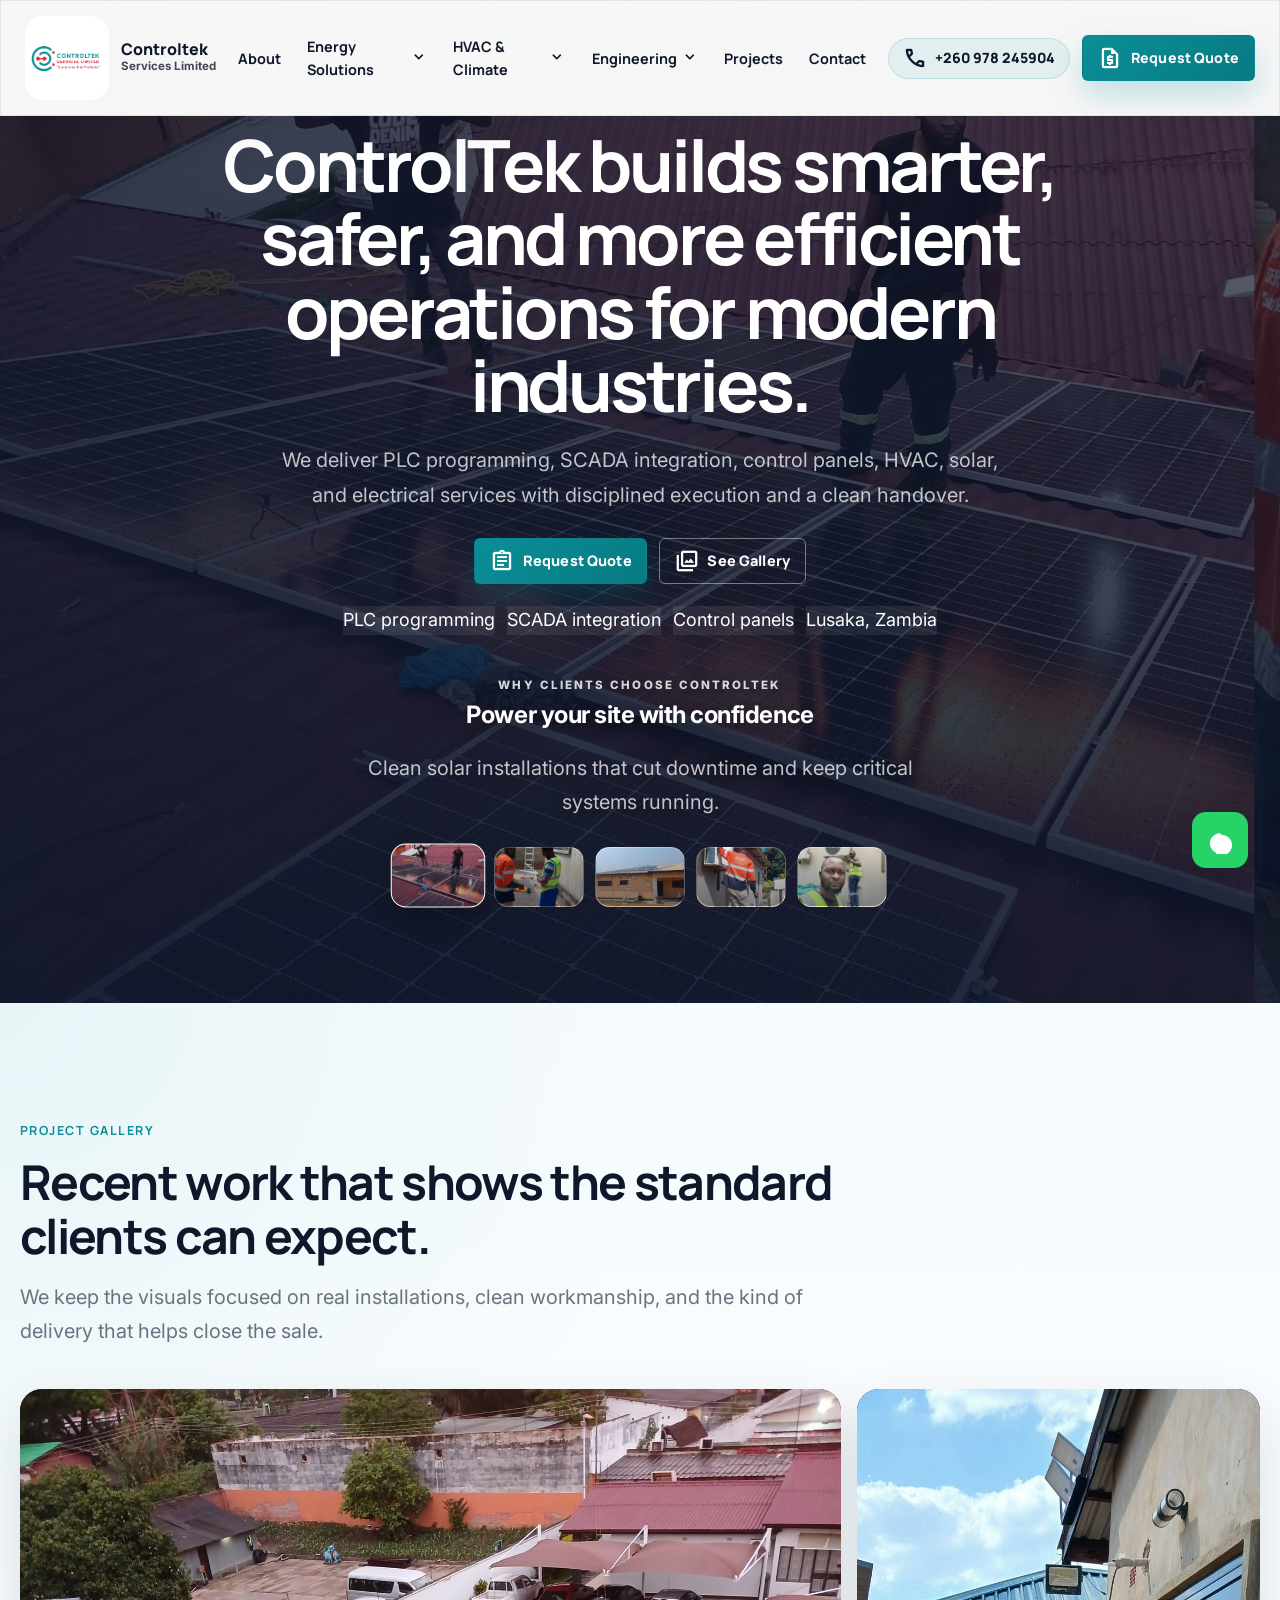
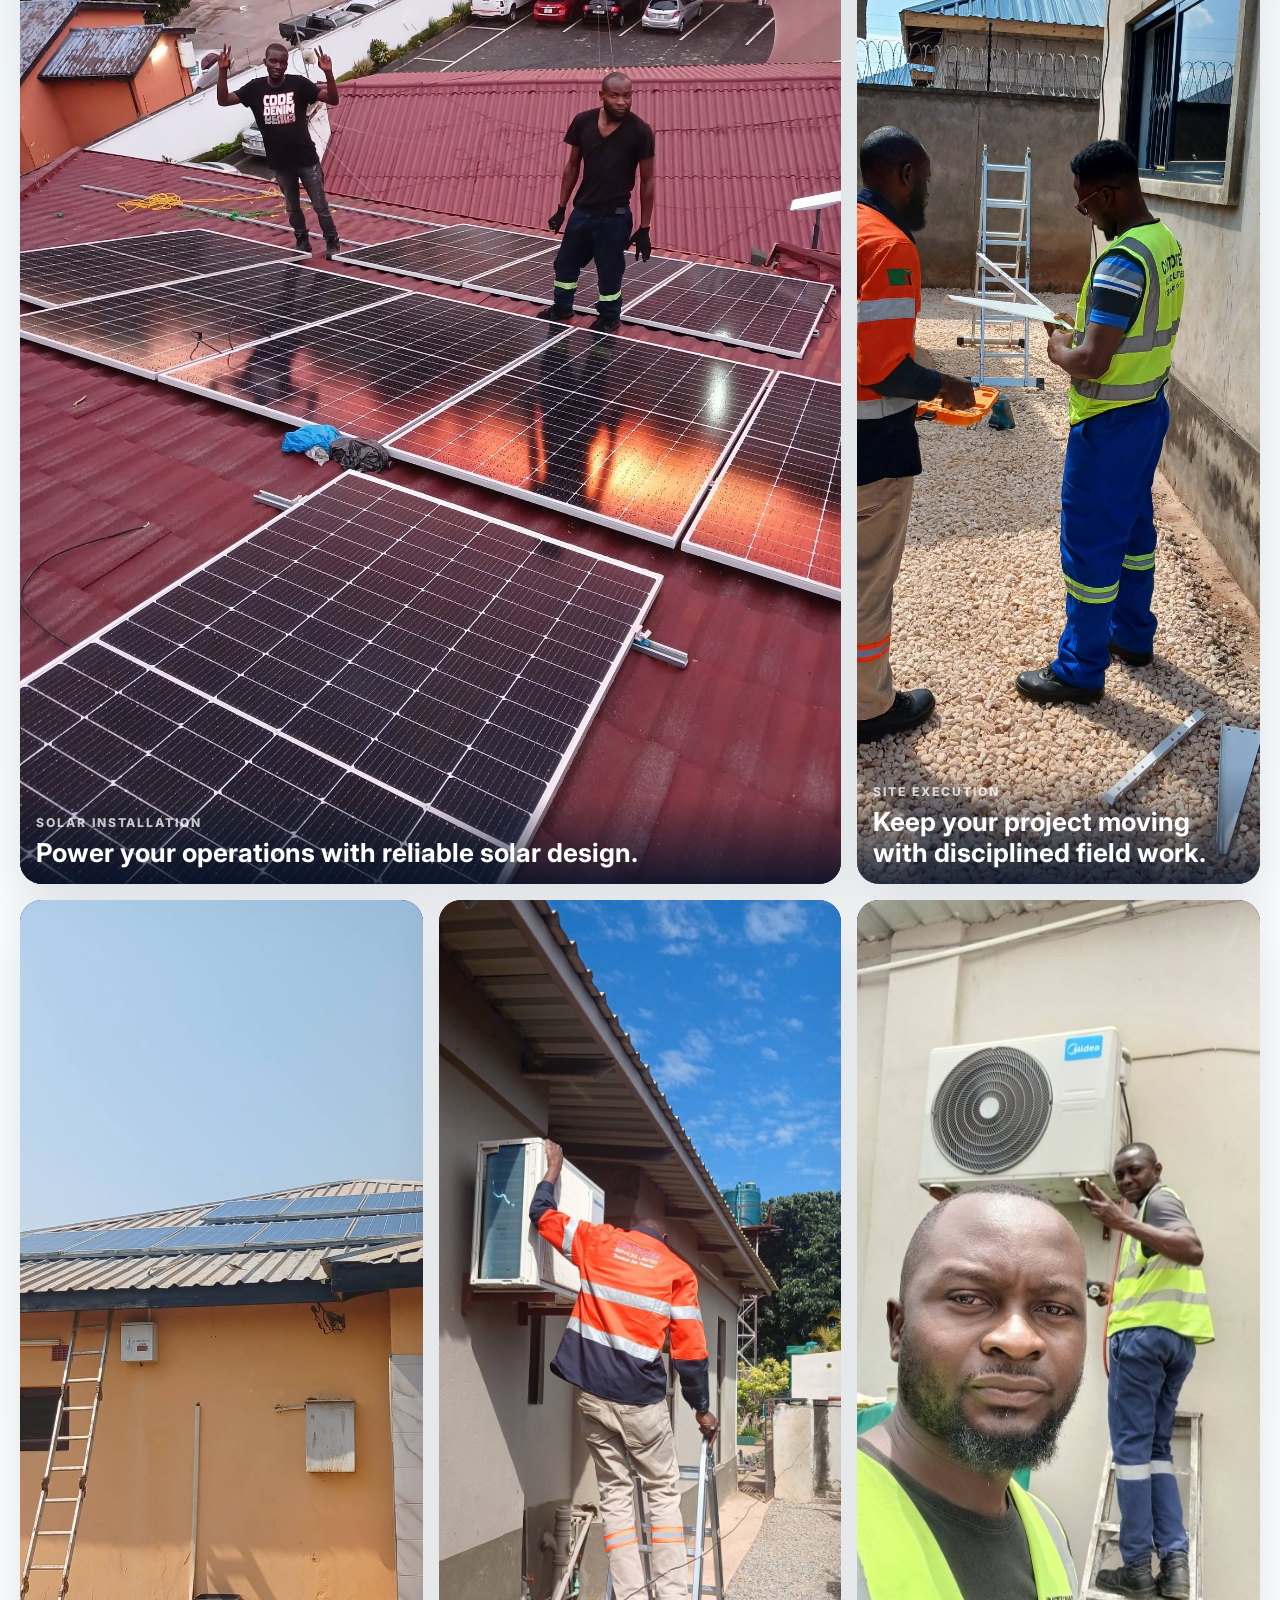
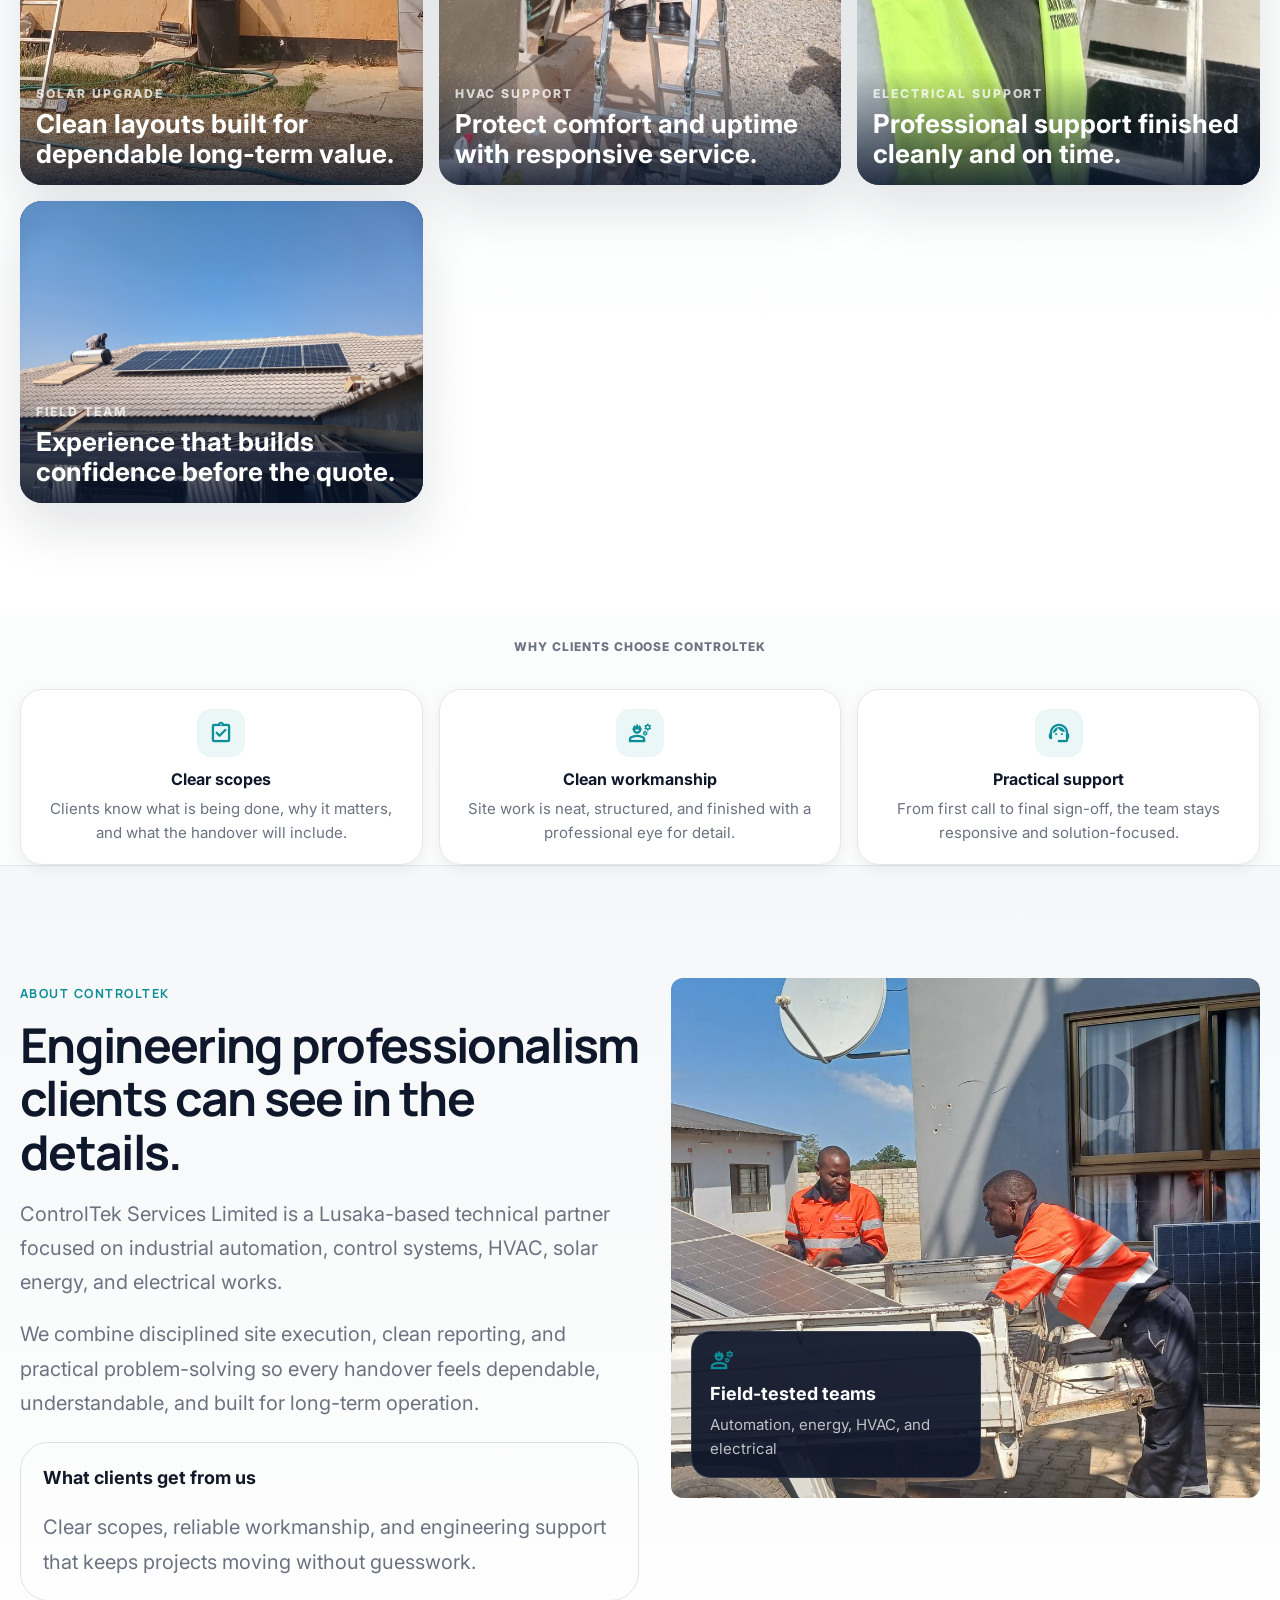
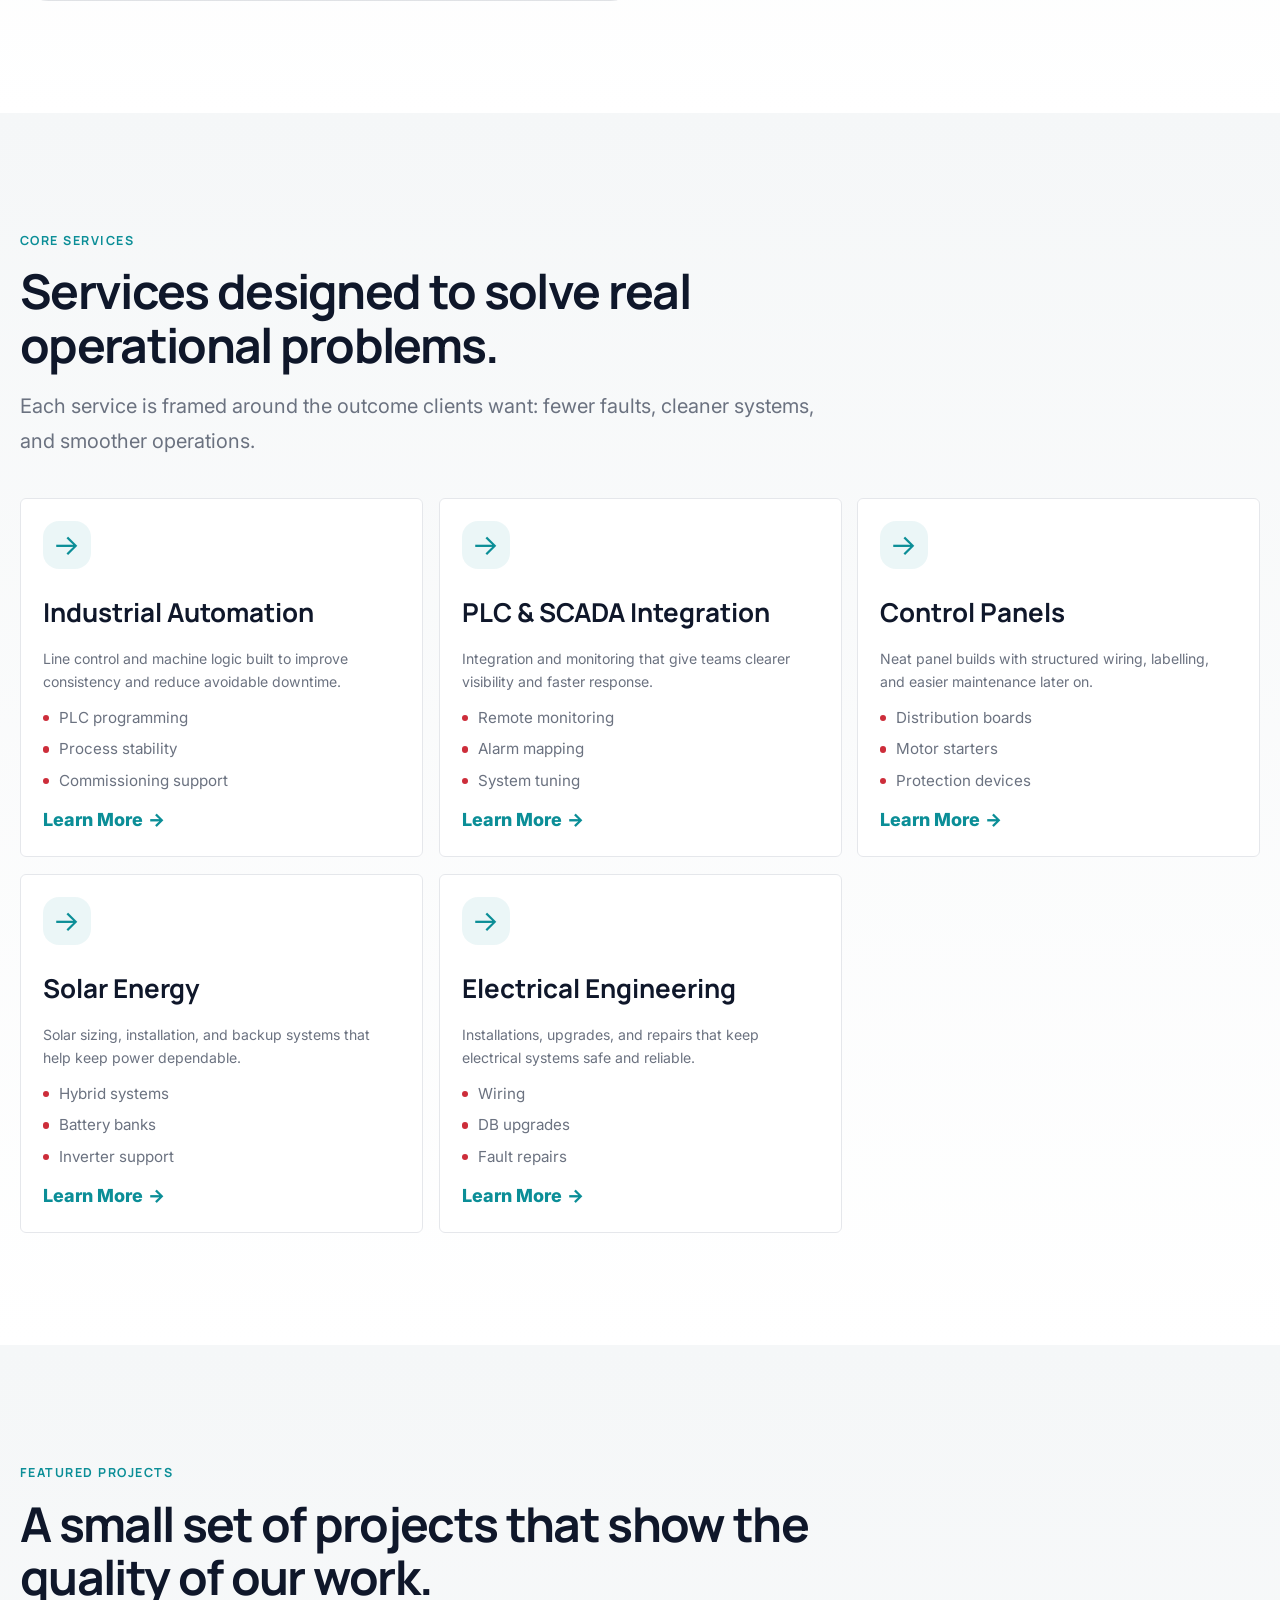
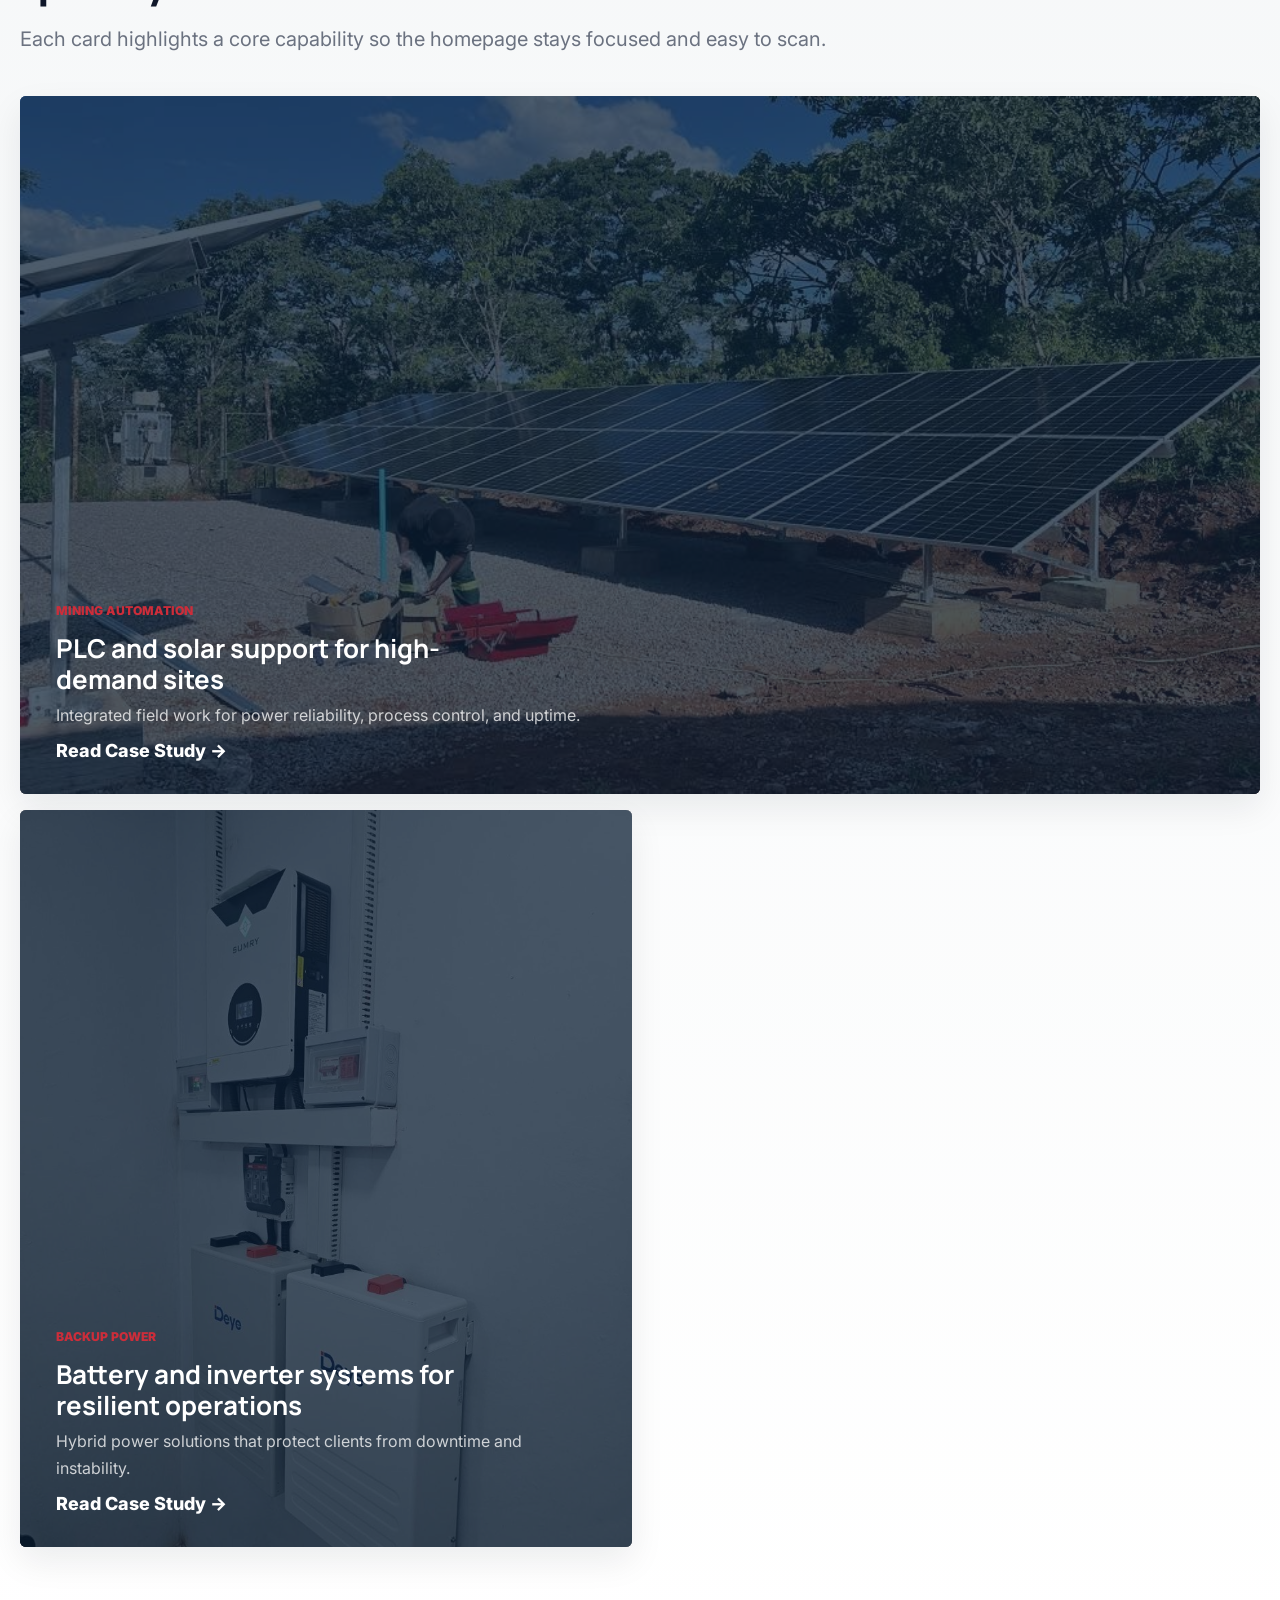
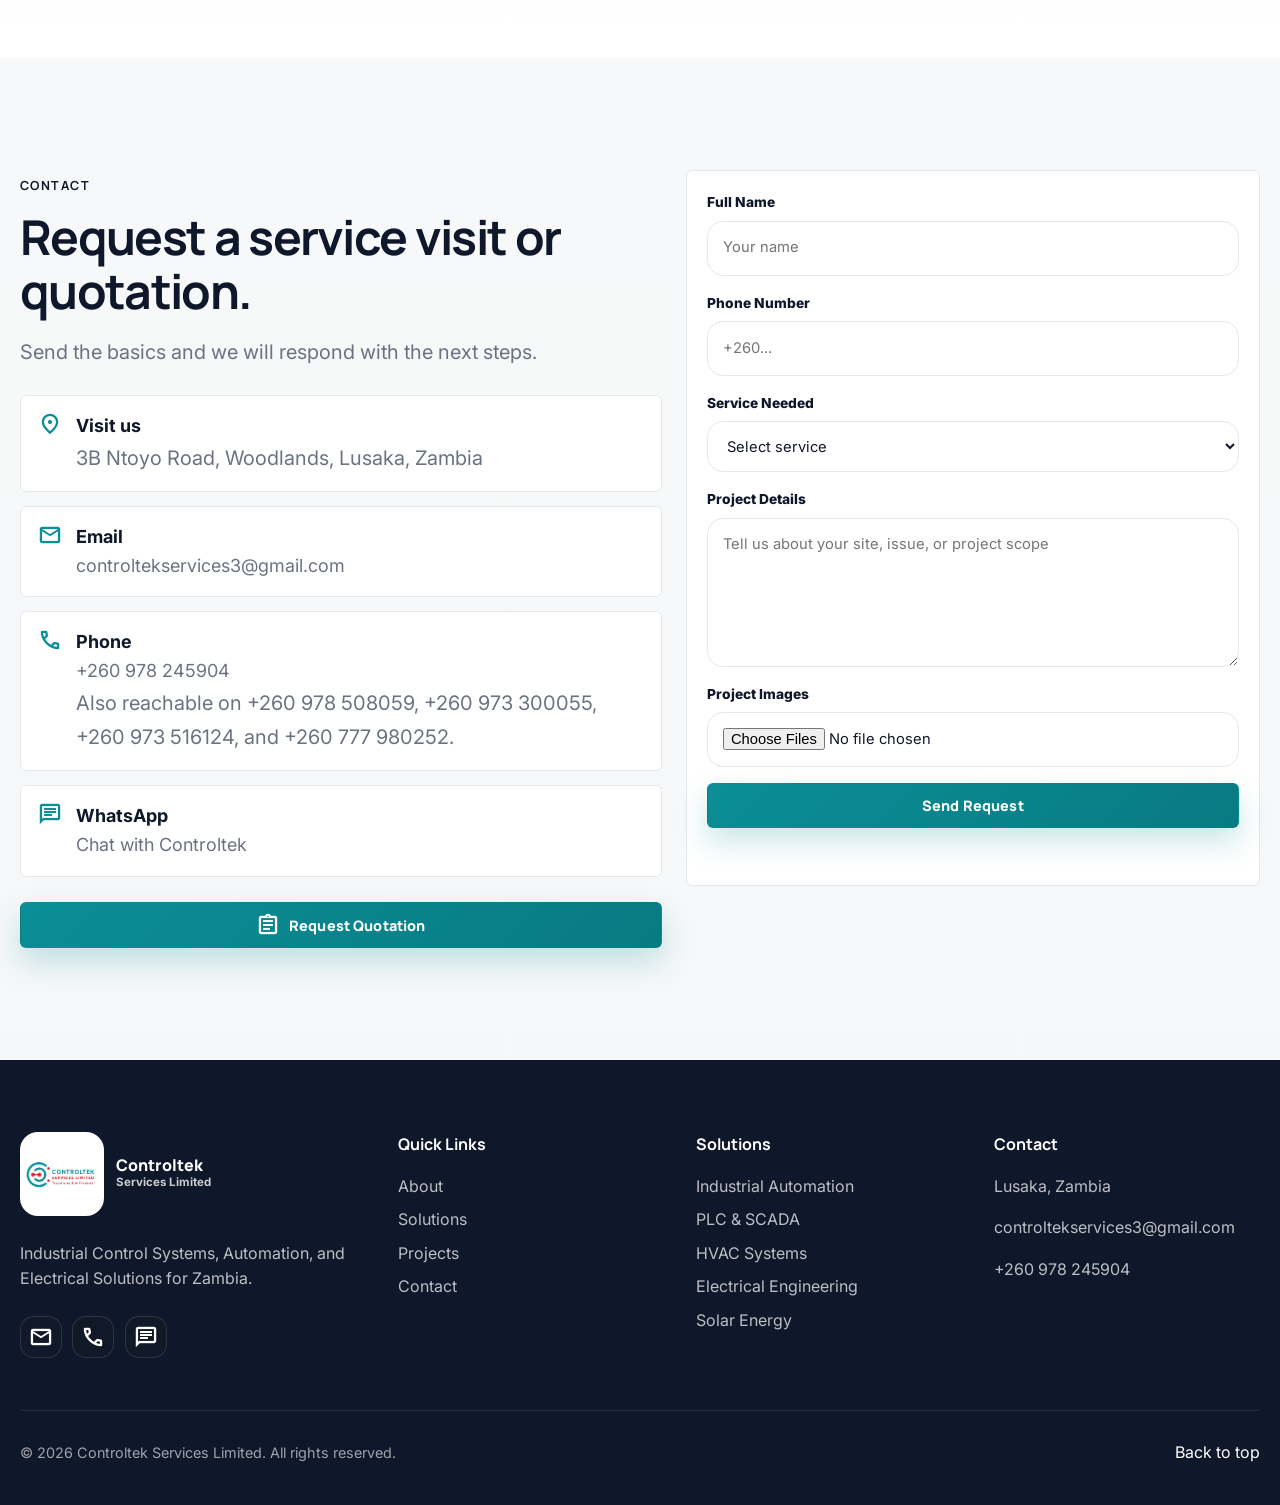
==== commit 3778768e: "feat: enhance contact and quotation forms with WhatsApp integration and improved submission handling" ====
--- a/index.html
+++ b/index.html
@@ -388,6 +388,14 @@
               <div>
                 <strong>Phone</strong>
                 <a href="tel:+260978245904">+260 978 245904</a>
+                <p>Also reachable on +260 978 508059, +260 973 300055, +260 973 516124, and +260 777 980252.</p>
+              </div>
+            </article>
+            <article>
+              <span class="material-symbols-outlined" aria-hidden="true">chat</span>
+              <div>
+                <strong>WhatsApp</strong>
+                <a href="https://wa.me/260978245904" target="_blank" rel="noopener">Chat with Controltek</a>
               </div>
             </article>
           </div>
@@ -398,7 +406,7 @@
           </button>
         </div>
 
-        <form class="contact-form surface-card reveal" id="contactForm">
+        <form class="contact-form surface-card reveal" id="contactForm" action="https://formspree.io/f/your-form-id" method="POST" accept-charset="UTF-8">
           <div class="form-row">
             <label for="name">Full Name</label>
             <input id="name" name="name" type="text" placeholder="Your name" required />
@@ -512,7 +520,7 @@
         <h2>Request a Quotation</h2>
         <p>Send your project details and our team will get back to you with a formal quote.</p>
       </div>
-      <form class="contact-form" id="modalForm">
+      <form class="contact-form" id="modalForm" action="https://formspree.io/f/your-form-id" method="POST" accept-charset="UTF-8">
         <div class="form-row">
           <label for="quoteName">Full Name</label>
           <input id="quoteName" name="quoteName" type="text" required>
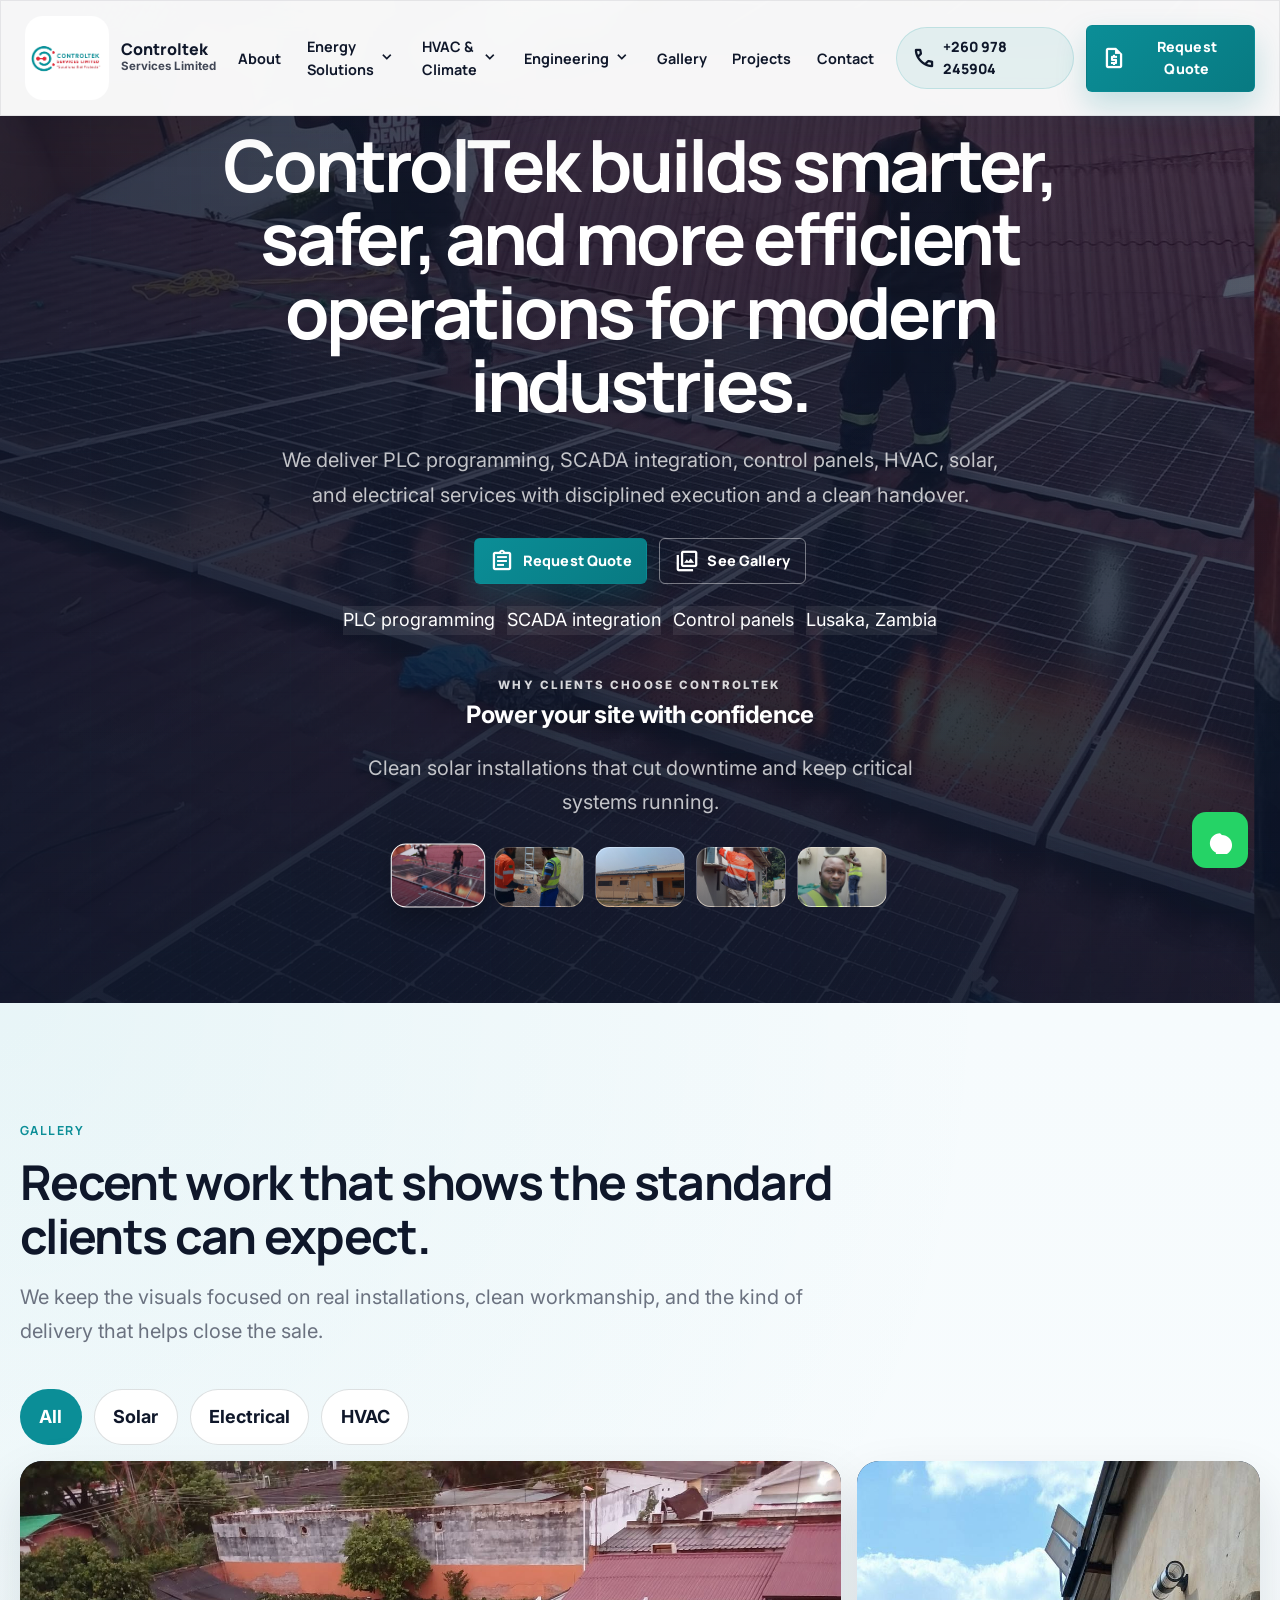
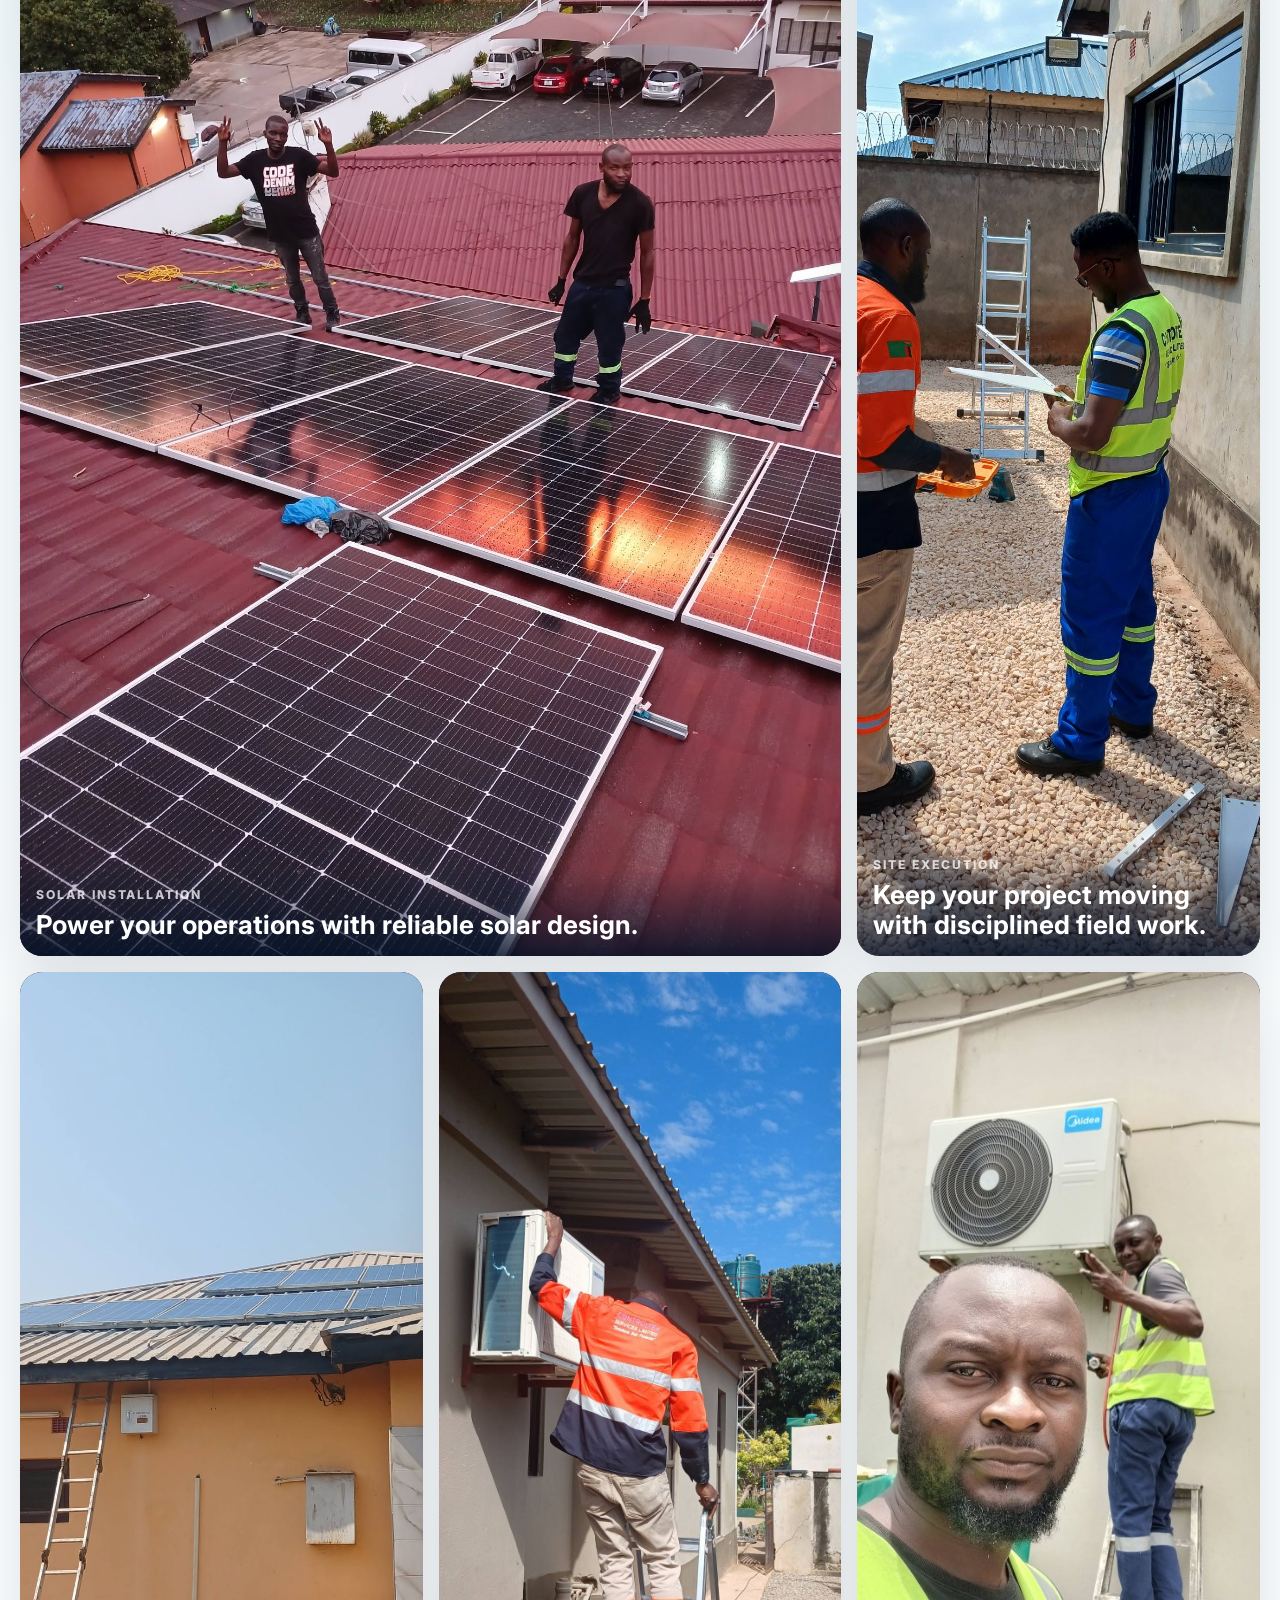
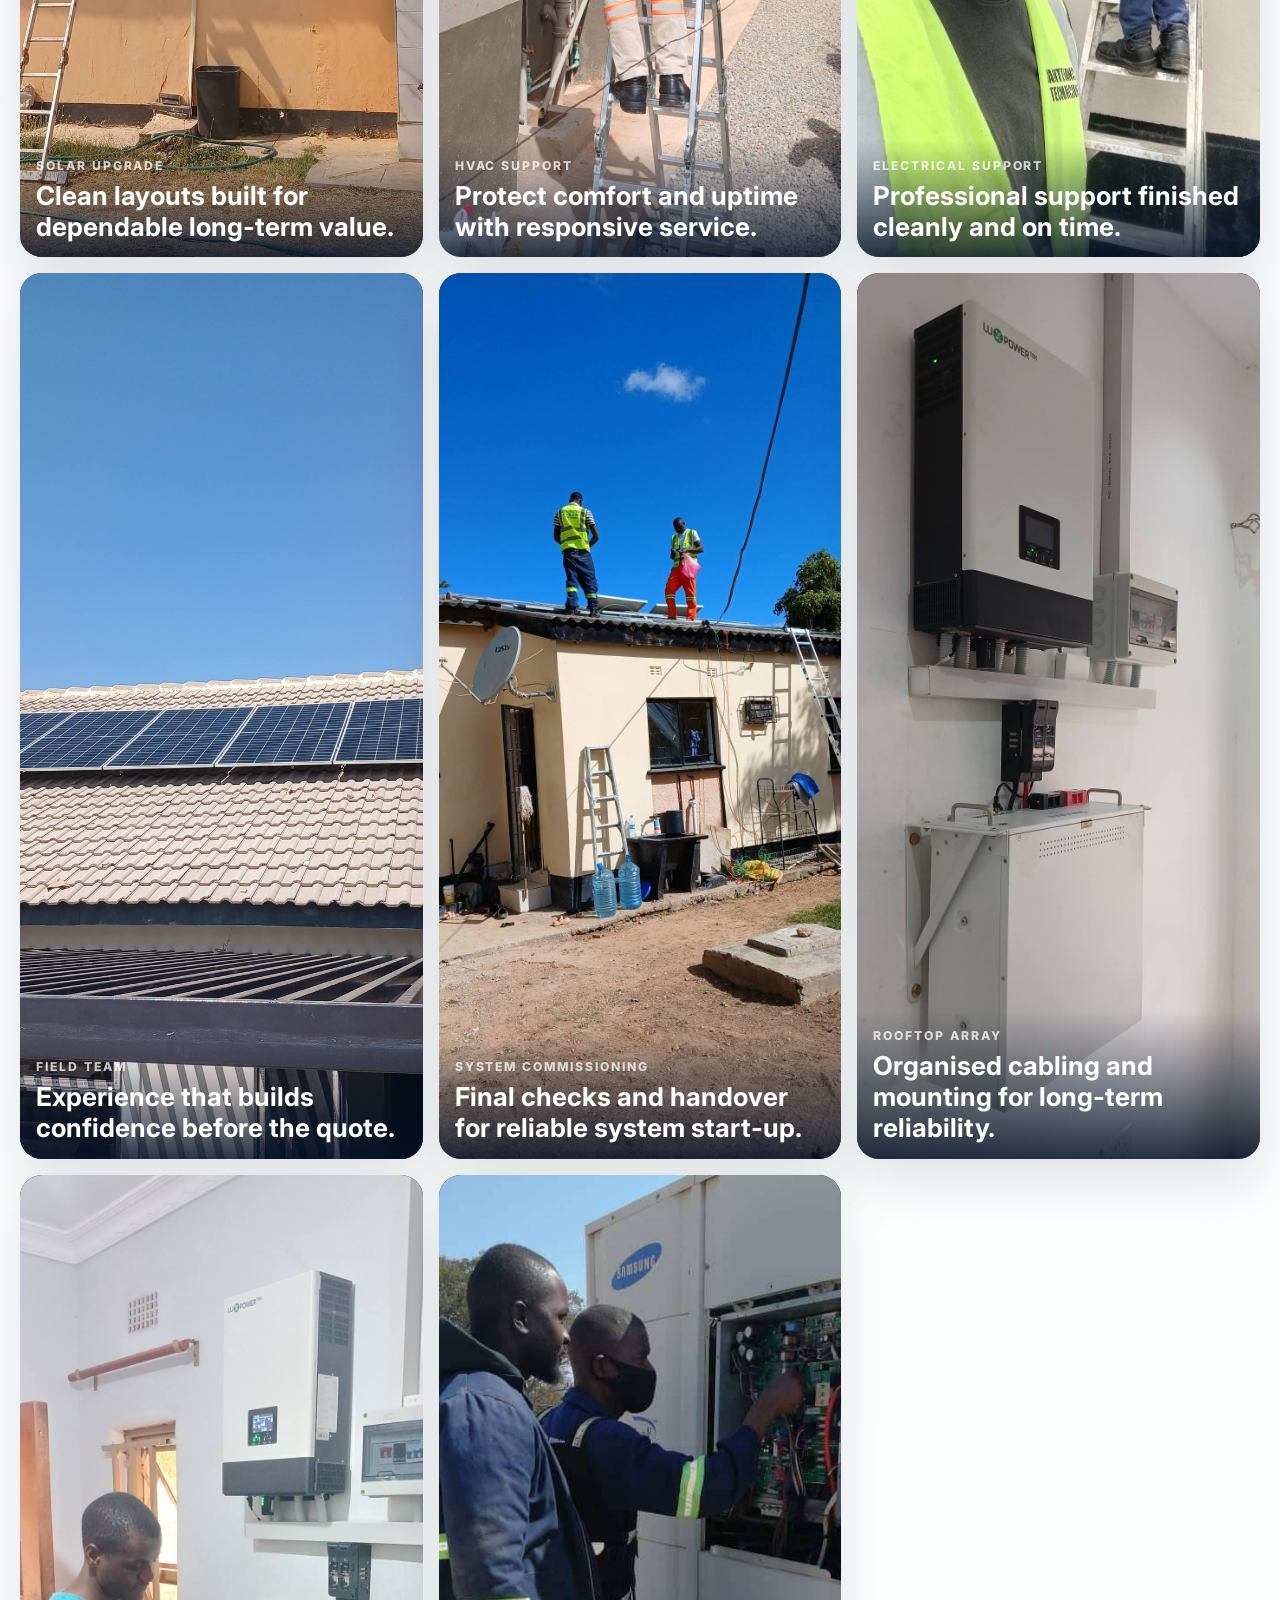
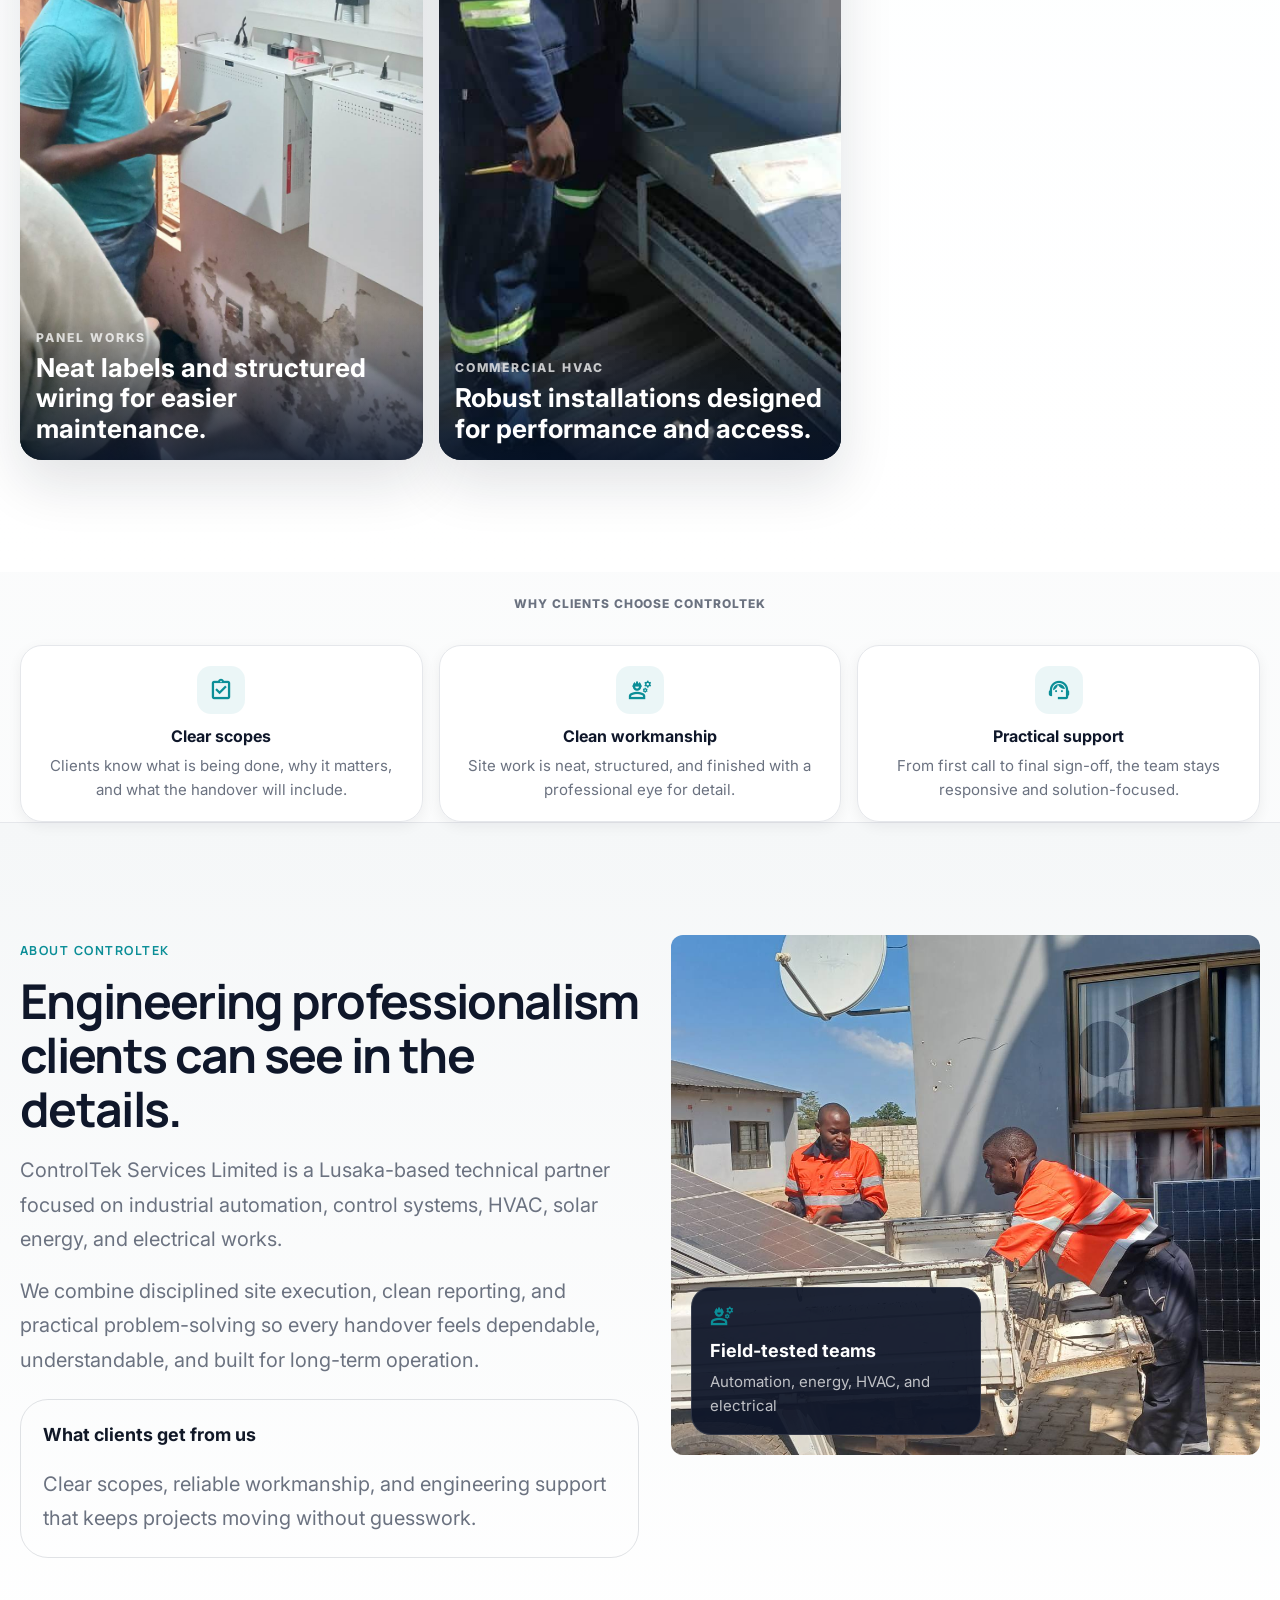
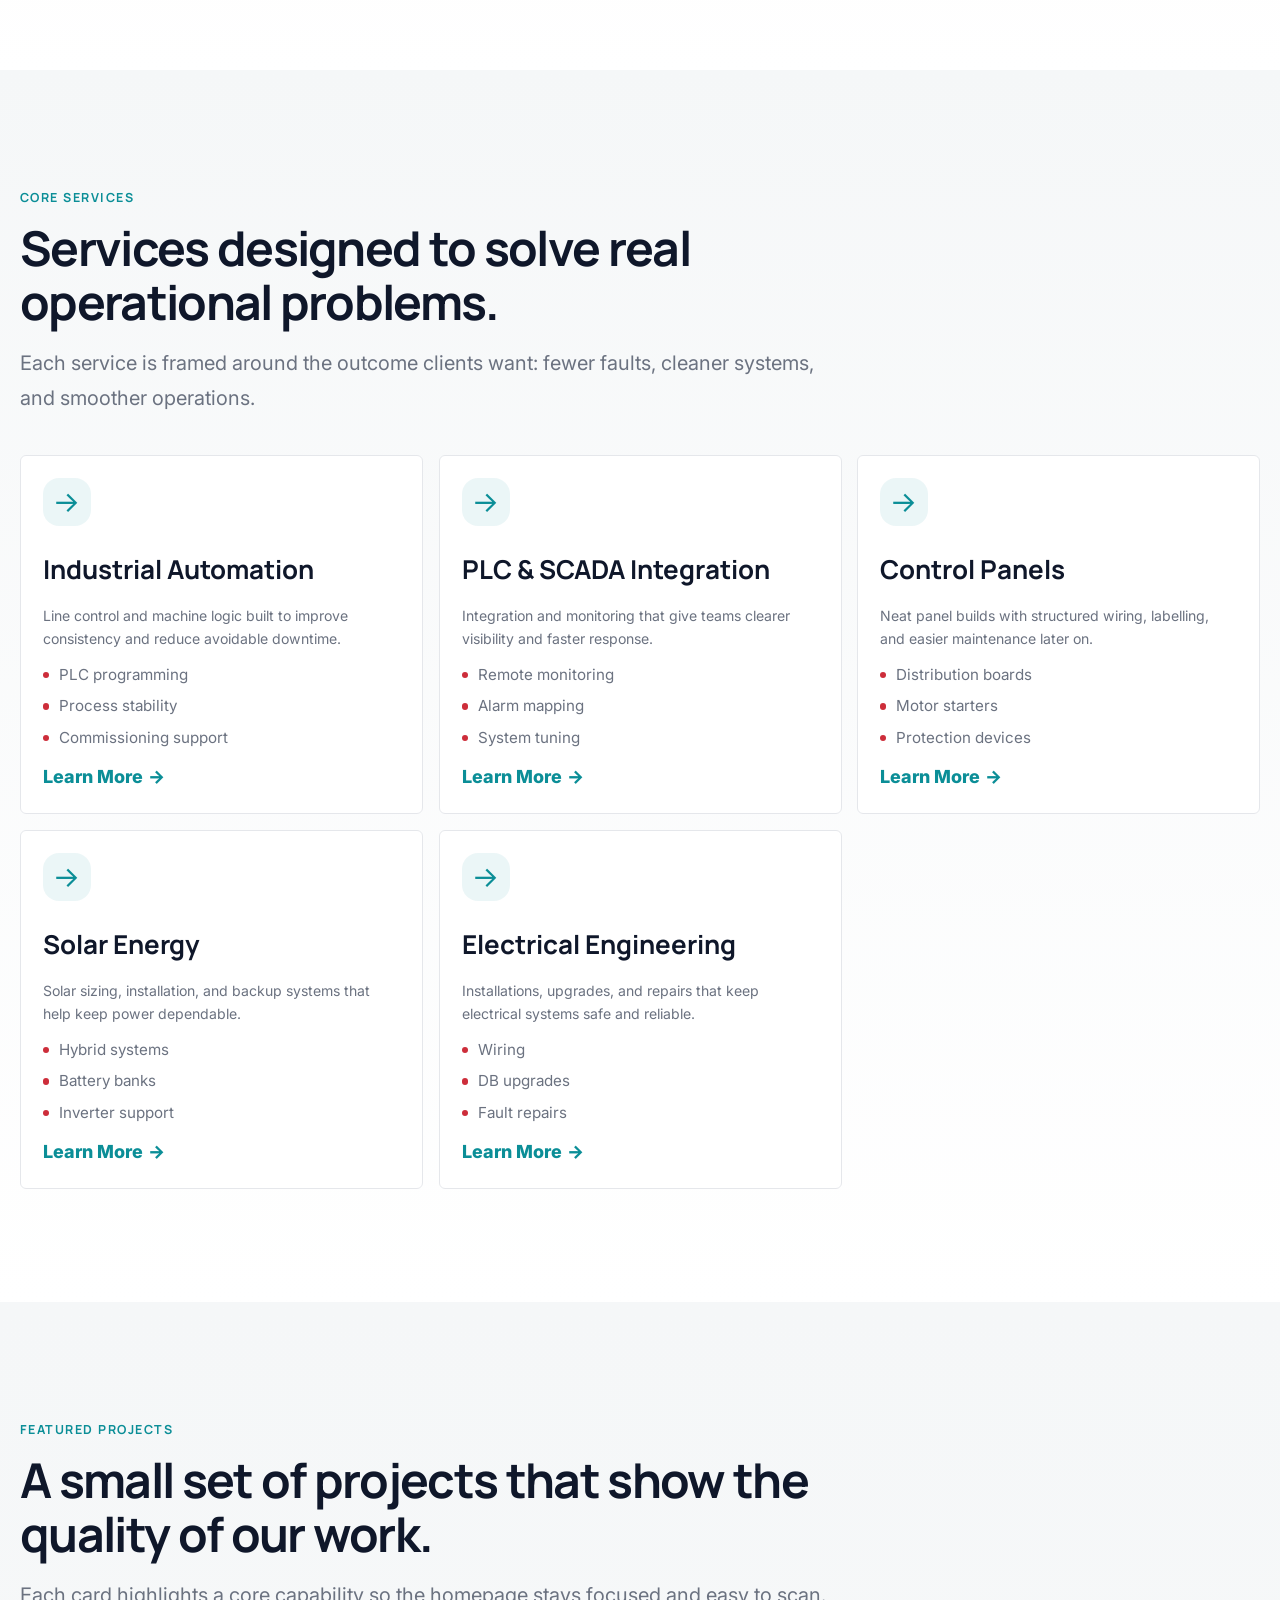
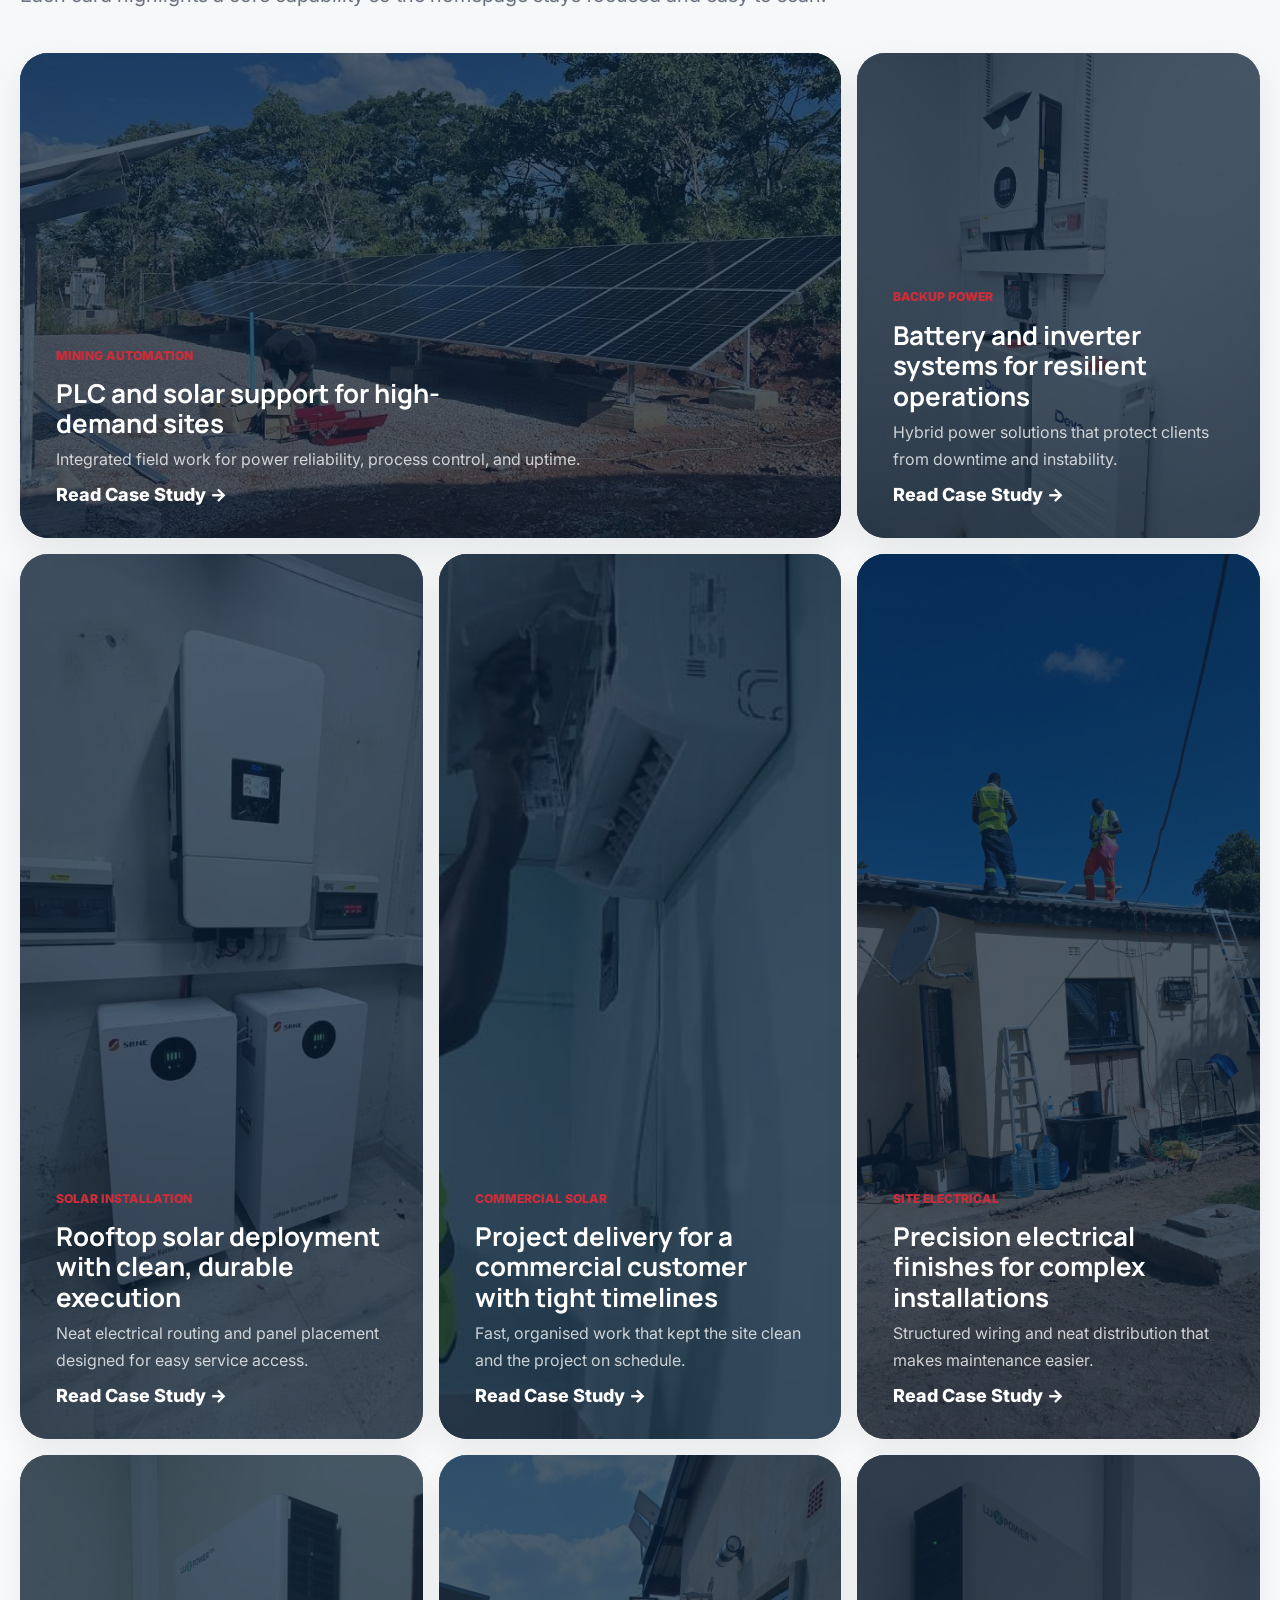
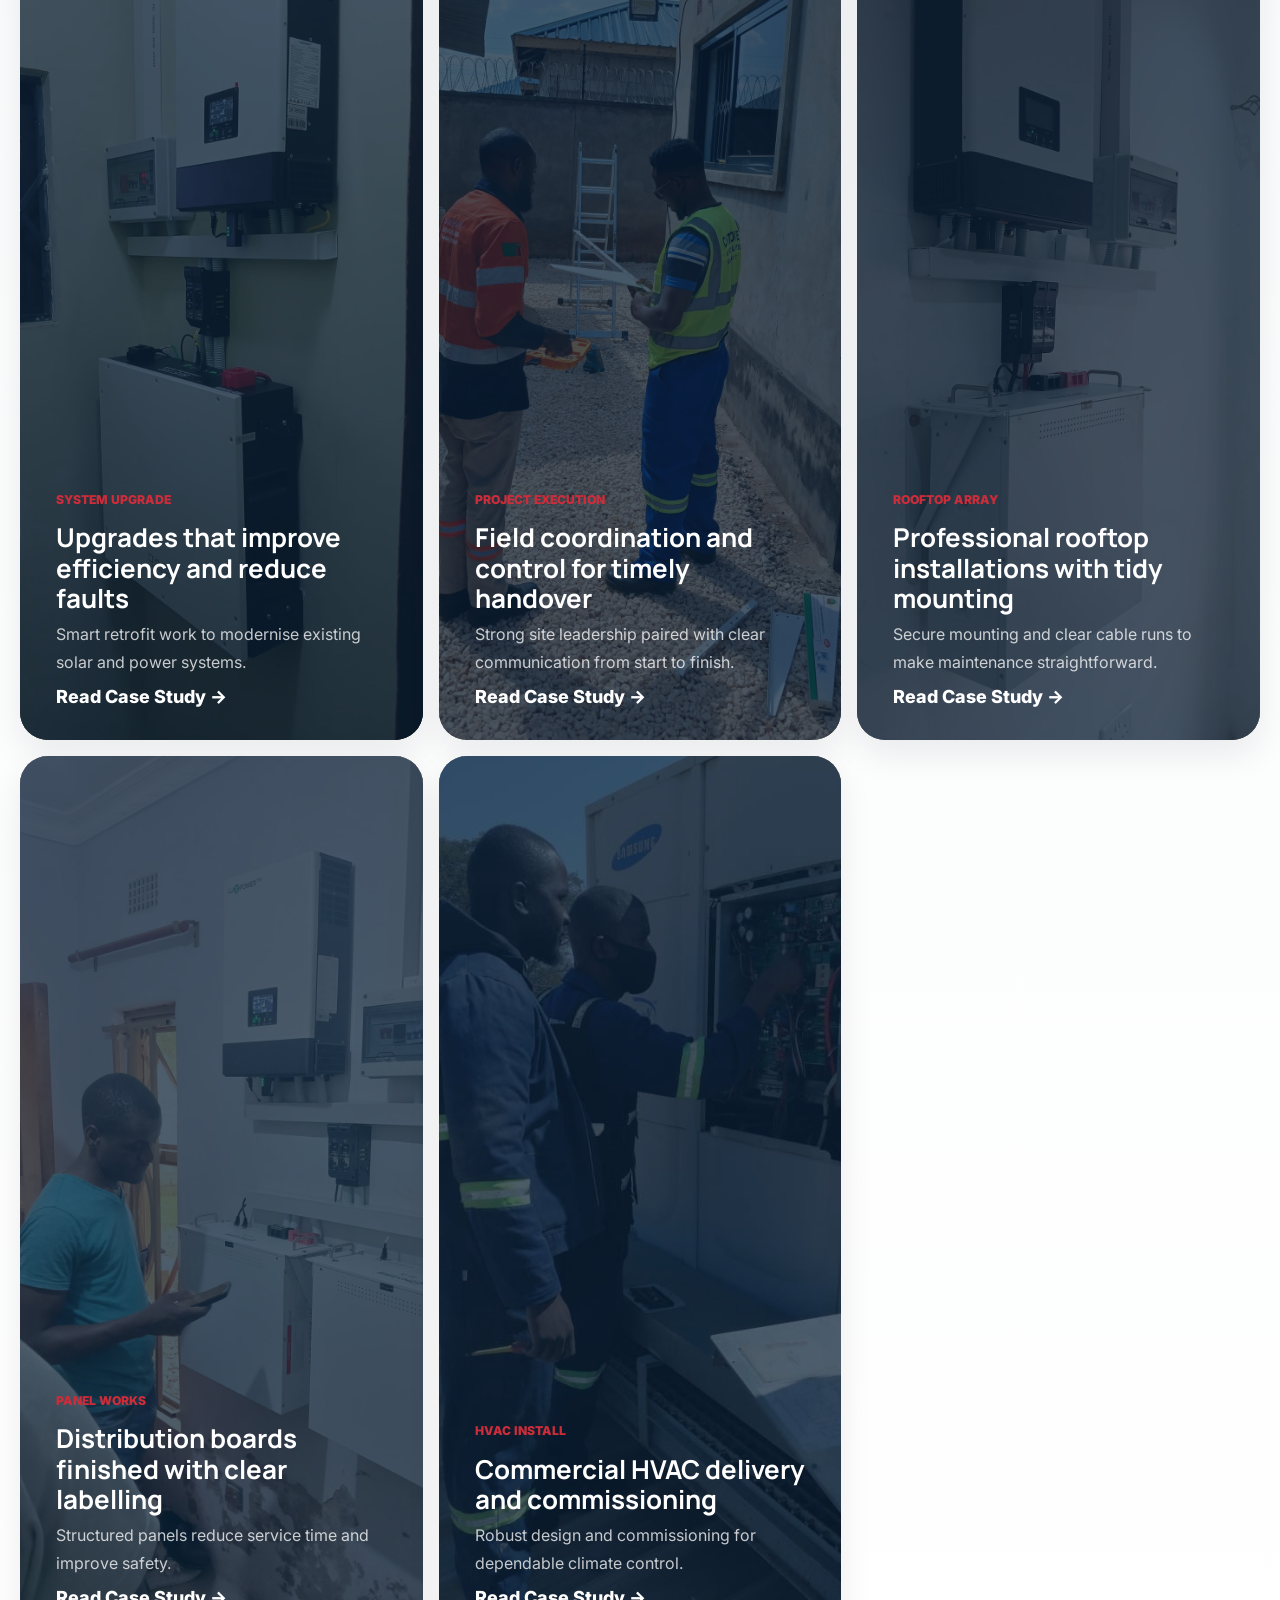
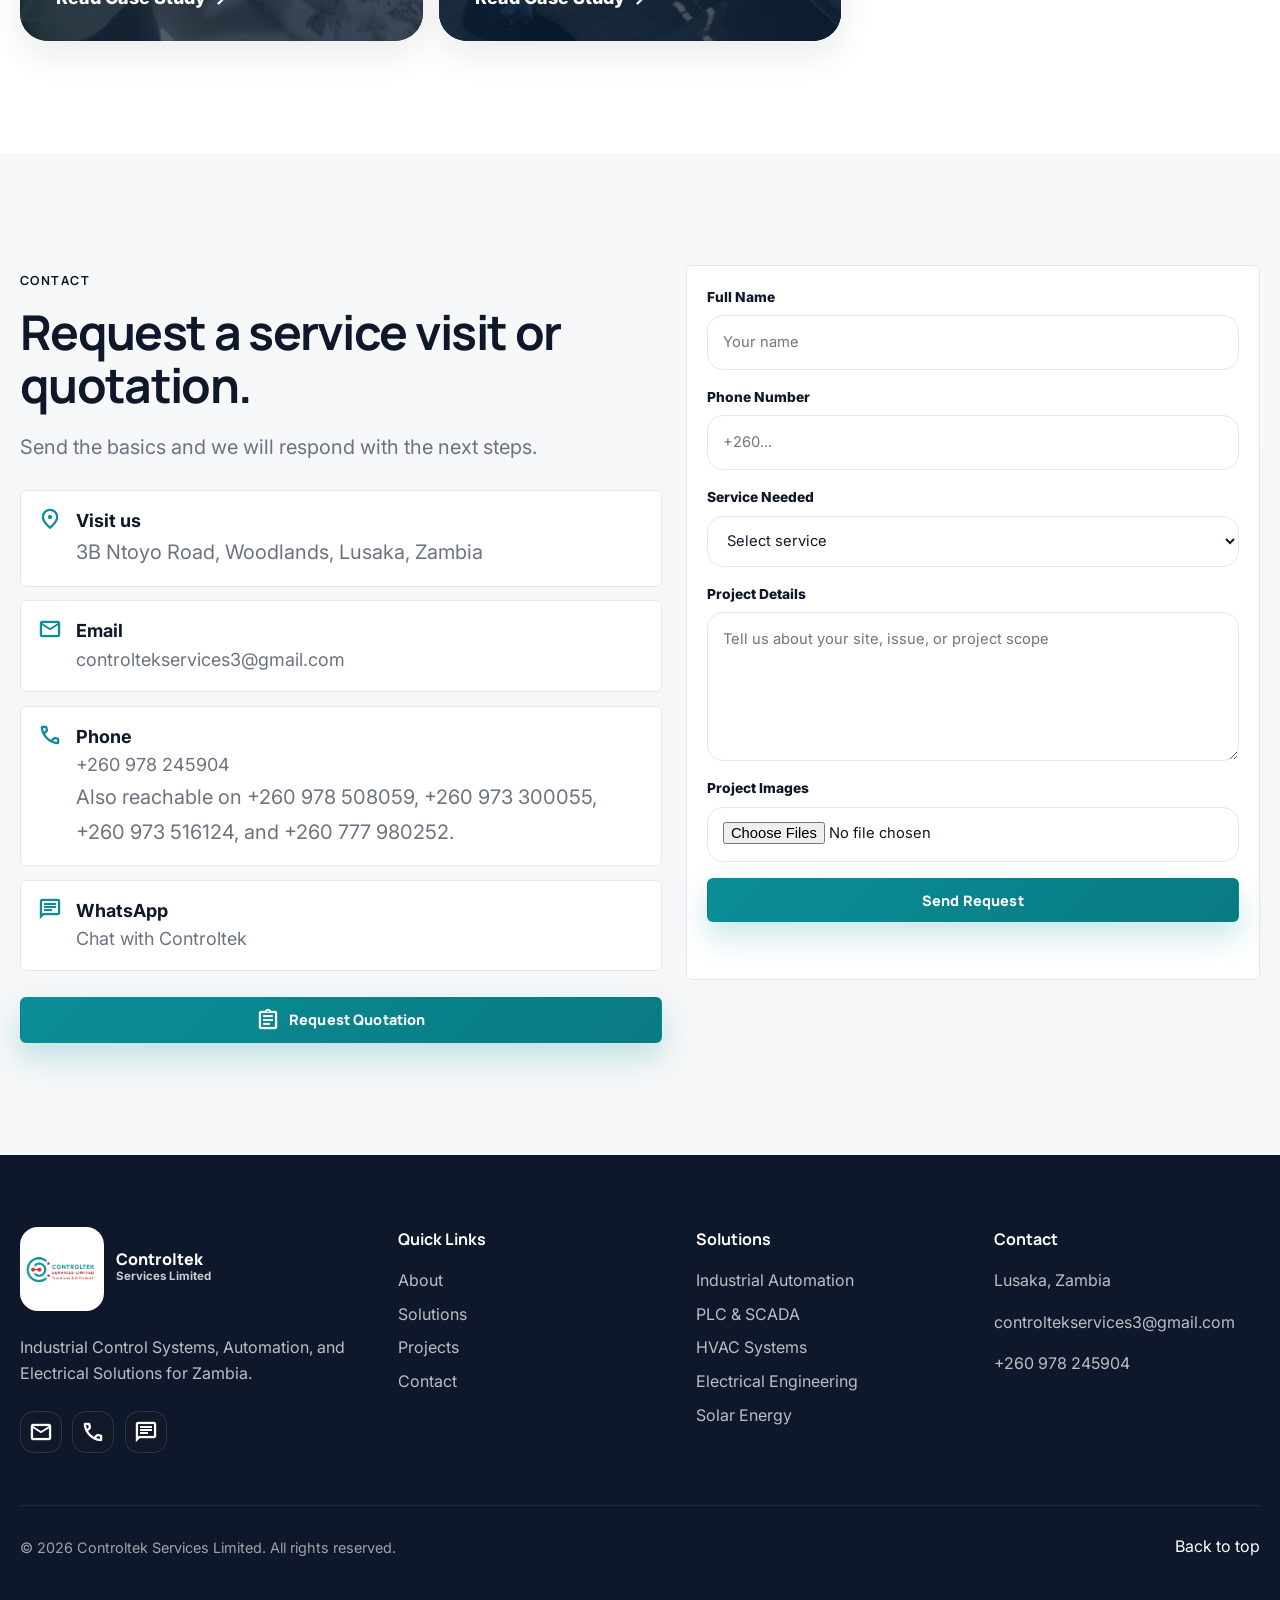
==== commit e18cc7b2: "Refactor code structure for improved readability and maintainability" ====
--- a/index.html
+++ b/index.html
@@ -84,6 +84,7 @@
           </div>
         </div>
       </div>
+      <a href="#gallery">Gallery</a>
       <a href="#projects">Projects</a>
       <a href="#contact">Contact</a>
     </nav>
@@ -156,52 +157,87 @@
     <section class="section gallery-section" id="gallery">
       <div class="section-shell">
         <div class="section-heading reveal">
-          <span class="eyebrow">Project Gallery</span>
+          <span class="eyebrow">Gallery</span>
           <h2>Recent work that shows the standard clients can expect.</h2>
           <p>We keep the visuals focused on real installations, clean workmanship, and the kind of delivery that helps close the sale.</p>
         </div>
 
+        <div class="gallery-nav" aria-label="Gallery navigation">
+          <button type="button" class="gallery-nav__item is-active" data-filter="all" aria-pressed="true">All</button>
+          <button type="button" class="gallery-nav__item" data-filter="solar" aria-pressed="false">Solar</button>
+          <button type="button" class="gallery-nav__item" data-filter="electrical" aria-pressed="false">Electrical</button>
+          <button type="button" class="gallery-nav__item" data-filter="hvac" aria-pressed="false">HVAC</button>
+        </div>
+
         <div class="gallery-grid">
-          <figure class="gallery-card gallery-card--wide reveal">
+          <figure class="gallery-card gallery-card--wide reveal" data-category="solar">
             <img src="Assets/solar project.jpg" alt="Solar installation on a rooftop" loading="lazy" decoding="async" />
             <figcaption>
               <span>Solar installation</span>
               <strong>Power your operations with reliable solar design.</strong>
             </figcaption>
           </figure>
-          <figure class="gallery-card reveal">
+          <figure class="gallery-card reveal" data-category="team">
             <img src="Assets/project in progress.jpg" alt="Technicians working on a project site" loading="lazy" decoding="async" />
             <figcaption>
               <span>Site execution</span>
               <strong>Keep your project moving with disciplined field work.</strong>
             </figcaption>
           </figure>
-          <figure class="gallery-card reveal">
+          <figure class="gallery-card reveal" data-category="solar">
             <img src="Assets/solar project 2.jpg" alt="Solar panels installed on a roof" loading="lazy" decoding="async" />
             <figcaption>
               <span>Solar upgrade</span>
               <strong>Clean layouts built for dependable long-term value.</strong>
             </figcaption>
           </figure>
-          <figure class="gallery-card reveal">
+          <figure class="gallery-card reveal" data-category="hvac">
             <img src="Assets/696749756_122184542282752665_1192581911254709376_n.jpg" alt="HVAC technician performing maintenance" loading="lazy" decoding="async" />
             <figcaption>
               <span>HVAC support</span>
               <strong>Protect comfort and uptime with responsive service.</strong>
             </figcaption>
           </figure>
-          <figure class="gallery-card reveal">
+          <figure class="gallery-card reveal" data-category="electrical">
             <img src="Assets/696694166_122184565370752665_2373143901953688859_n.jpg" alt="Electrical and air conditioning support work" loading="lazy" decoding="async" />
             <figcaption>
               <span>Electrical support</span>
               <strong>Professional support finished cleanly and on time.</strong>
             </figcaption>
           </figure>
-          <figure class="gallery-card reveal">
+          <figure class="gallery-card reveal" data-category="team">
             <img src="Assets/611945073_122168276774752665_838514749293394637_n.jpg" alt="Solar engineers on a rooftop installation" loading="lazy" decoding="async" />
             <figcaption>
               <span>Field team</span>
               <strong>Experience that builds confidence before the quote.</strong>
+            </figcaption>
+          </figure>
+          <figure class="gallery-card reveal" data-category="electrical">
+            <img src="Assets/project.jpg" alt="Team checking electrical panels on site" loading="lazy" decoding="async" />
+            <figcaption>
+              <span>System commissioning</span>
+              <strong>Final checks and handover for reliable system start-up.</strong>
+            </figcaption>
+          </figure>
+          <figure class="gallery-card reveal" data-category="solar">
+            <img src="Assets/639165320_122174072966752665_6638454448743379901_n.jpg" alt="Installed solar array with clean cabling" loading="lazy" decoding="async" />
+            <figcaption>
+              <span>Rooftop array</span>
+              <strong>Organised cabling and mounting for long-term reliability.</strong>
+            </figcaption>
+          </figure>
+          <figure class="gallery-card reveal" data-category="electrical">
+            <img src="Assets/637915777_122174073098752665_5136957511916690828_n.jpg" alt="Electrical panel labelling and tidy wiring" loading="lazy" decoding="async" />
+            <figcaption>
+              <span>Panel works</span>
+              <strong>Neat labels and structured wiring for easier maintenance.</strong>
+            </figcaption>
+          </figure>
+          <figure class="gallery-card reveal" data-category="hvac">
+            <img src="Assets/670788803_122181007688752665_9161803868854722833_n.jpg" alt="HVAC units installed on a commercial roof" loading="lazy" decoding="async" />
+            <figcaption>
+              <span>Commercial HVAC</span>
+              <strong>Robust installations designed for performance and access.</strong>
             </figcaption>
           </figure>
         </div>
@@ -354,6 +390,78 @@
               <span>Backup Power</span>
               <h3>Battery and inverter systems for resilient operations</h3>
               <p>Hybrid power solutions that protect clients from downtime and instability.</p>
+              <a href="#contact">Read Case Study &rarr;</a>
+            </div>
+          </article>
+          <article class="project-card reveal">
+            <img src="Assets/project four here.jpg" alt="Technicians installing solar panels on a rooftop" loading="lazy" decoding="async" />
+            <div>
+              <span>Solar Installation</span>
+              <h3>Rooftop solar deployment with clean, durable execution</h3>
+              <p>Neat electrical routing and panel placement designed for easy service access.</p>
+              <a href="#contact">Read Case Study &rarr;</a>
+            </div>
+          </article>
+          <article class="project-card reveal">
+            <img src="Assets/project five.jpg" alt="Completed commercial solar array at a customer site" loading="lazy" decoding="async" />
+            <div>
+              <span>Commercial Solar</span>
+              <h3>Project delivery for a commercial customer with tight timelines</h3>
+              <p>Fast, organised work that kept the site clean and the project on schedule.</p>
+              <a href="#contact">Read Case Study &rarr;</a>
+            </div>
+          </article>
+          <article class="project-card reveal">
+            <img src="Assets/project.jpg" alt="Controltek team finalising electrical connections" loading="lazy" decoding="async" />
+            <div>
+              <span>Site Electrical</span>
+              <h3>Precision electrical finishes for complex installations</h3>
+              <p>Structured wiring and neat distribution that makes maintenance easier.</p>
+              <a href="#contact">Read Case Study &rarr;</a>
+            </div>
+          </article>
+          <article class="project-card reveal">
+            <img src="Assets/project three.jpg" alt="Solar site with new inverter and cabling" loading="lazy" decoding="async" />
+            <div>
+              <span>System Upgrade</span>
+              <h3>Upgrades that improve efficiency and reduce faults</h3>
+              <p>Smart retrofit work to modernise existing solar and power systems.</p>
+              <a href="#contact">Read Case Study &rarr;</a>
+            </div>
+          </article>
+          <article class="project-card reveal">
+            <img src="Assets/project in progress.jpg" alt="Technicians working on a project site" loading="lazy" decoding="async" />
+            <div>
+              <span>Project Execution</span>
+              <h3>Field coordination and control for timely handover</h3>
+              <p>Strong site leadership paired with clear communication from start to finish.</p>
+              <a href="#contact">Read Case Study &rarr;</a>
+            </div>
+          </article>
+          <article class="project-card reveal">
+            <img src="Assets/639165320_122174072966752665_6638454448743379901_n.jpg" alt="Rooftop solar array and mounting" loading="lazy" decoding="async" />
+            <div>
+              <span>Rooftop Array</span>
+              <h3>Professional rooftop installations with tidy mounting</h3>
+              <p>Secure mounting and clear cable runs to make maintenance straightforward.</p>
+              <a href="#contact">Read Case Study &rarr;</a>
+            </div>
+          </article>
+          <article class="project-card reveal">
+            <img src="Assets/637915777_122174073098752665_5136957511916690828_n.jpg" alt="Electrical panel and labelling" loading="lazy" decoding="async" />
+            <div>
+              <span>Panel Works</span>
+              <h3>Distribution boards finished with clear labelling</h3>
+              <p>Structured panels reduce service time and improve safety.</p>
+              <a href="#contact">Read Case Study &rarr;</a>
+            </div>
+          </article>
+          <article class="project-card reveal">
+            <img src="Assets/670788803_122181007688752665_9161803868854722833_n.jpg" alt="Commercial HVAC rooftop units" loading="lazy" decoding="async" />
+            <div>
+              <span>HVAC Install</span>
+              <h3>Commercial HVAC delivery and commissioning</h3>
+              <p>Robust design and commissioning for dependable climate control.</p>
               <a href="#contact">Read Case Study &rarr;</a>
             </div>
           </article>
--- a/styles.css
+++ b/styles.css
@@ -2407,7 +2407,6 @@
   }
 
   .services__grid,
-  .projects__grid,
   .process-timeline,
   .equipment-grid,
   .industries-grid,
@@ -2416,6 +2415,11 @@
   .cert-grid,
   .impact-grid {
     grid-template-columns: 1fr;
+  }
+
+  .projects__grid {
+    grid-template-columns: 1fr;
+    grid-auto-rows: auto;
   }
 
   .cert-grid {
@@ -3135,6 +3139,36 @@
   line-height: 1.3;
 }
 
+.gallery-nav {
+  display: flex;
+  flex-wrap: wrap;
+  gap: 0.75rem;
+  margin: 1.75rem 0 1rem;
+}
+
+.gallery-nav__item {
+  appearance: none;
+  border: 1px solid rgba(16, 36, 47, 0.14);
+  background: rgba(255, 255, 255, 0.95);
+  color: var(--navy);
+  padding: 0.8rem 1.15rem;
+  border-radius: 999px;
+  font-weight: 700;
+  cursor: pointer;
+  transition: background 220ms ease, color 220ms ease, border-color 220ms ease;
+}
+
+.gallery-nav__item:hover,
+.gallery-nav__item.is-active {
+  background: var(--blue);
+  color: #ffffff;
+  border-color: transparent;
+}
+
+.gallery-card.is-hidden {
+  display: none;
+}
+
 .hero__panel-card {
   padding: 1.3rem;
   color: #ffffff;
@@ -3447,13 +3481,8 @@
 }
 
 .projects__grid {
-  grid-template-columns: repeat(2, minmax(0, 1fr));
-  grid-auto-rows: minmax(280px, auto);
-  gap: 1rem;
-}
-
-.project-card {
-  min-height: 320px;
+    grid-template-columns: repeat(3, minmax(0, 1fr));
+    grid-auto-rows: minmax(300px, auto);
   border-radius: 6px;
   transition: transform 220ms ease, border-color 220ms ease;
   will-change: transform;
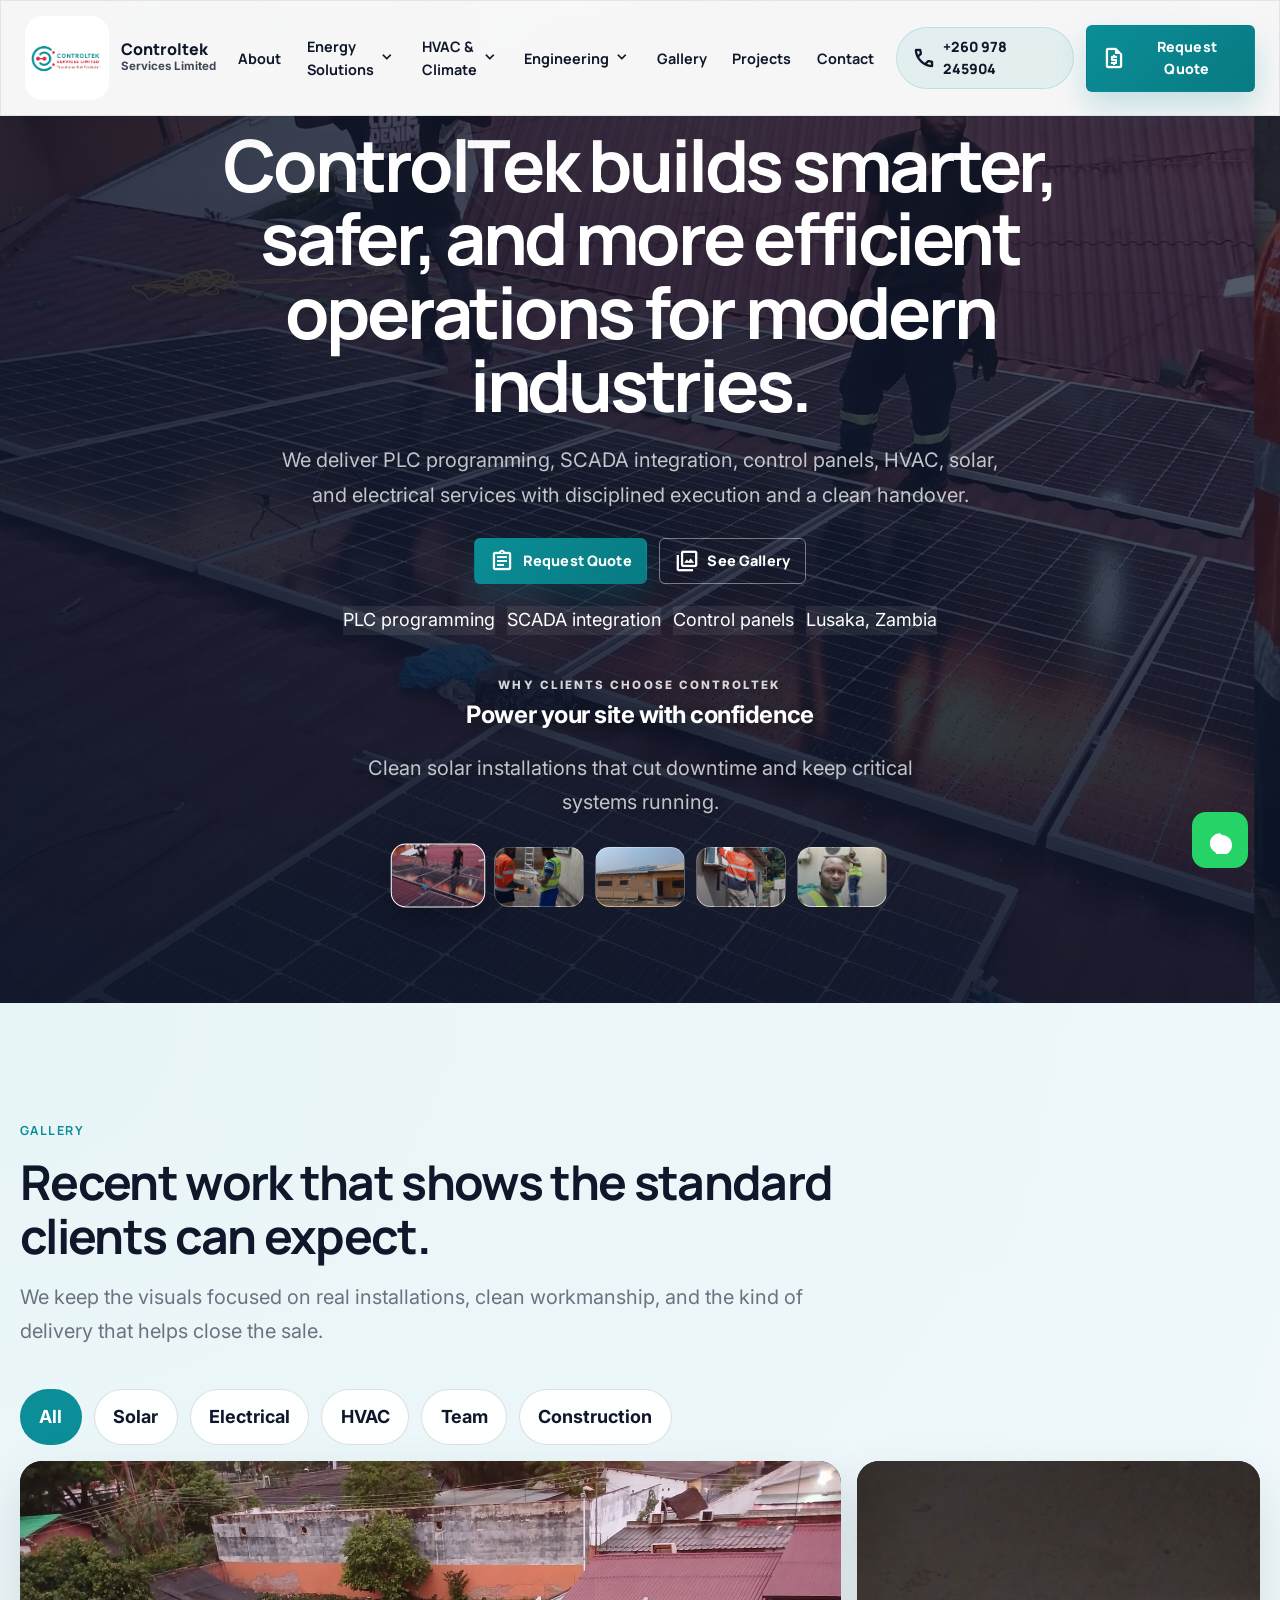
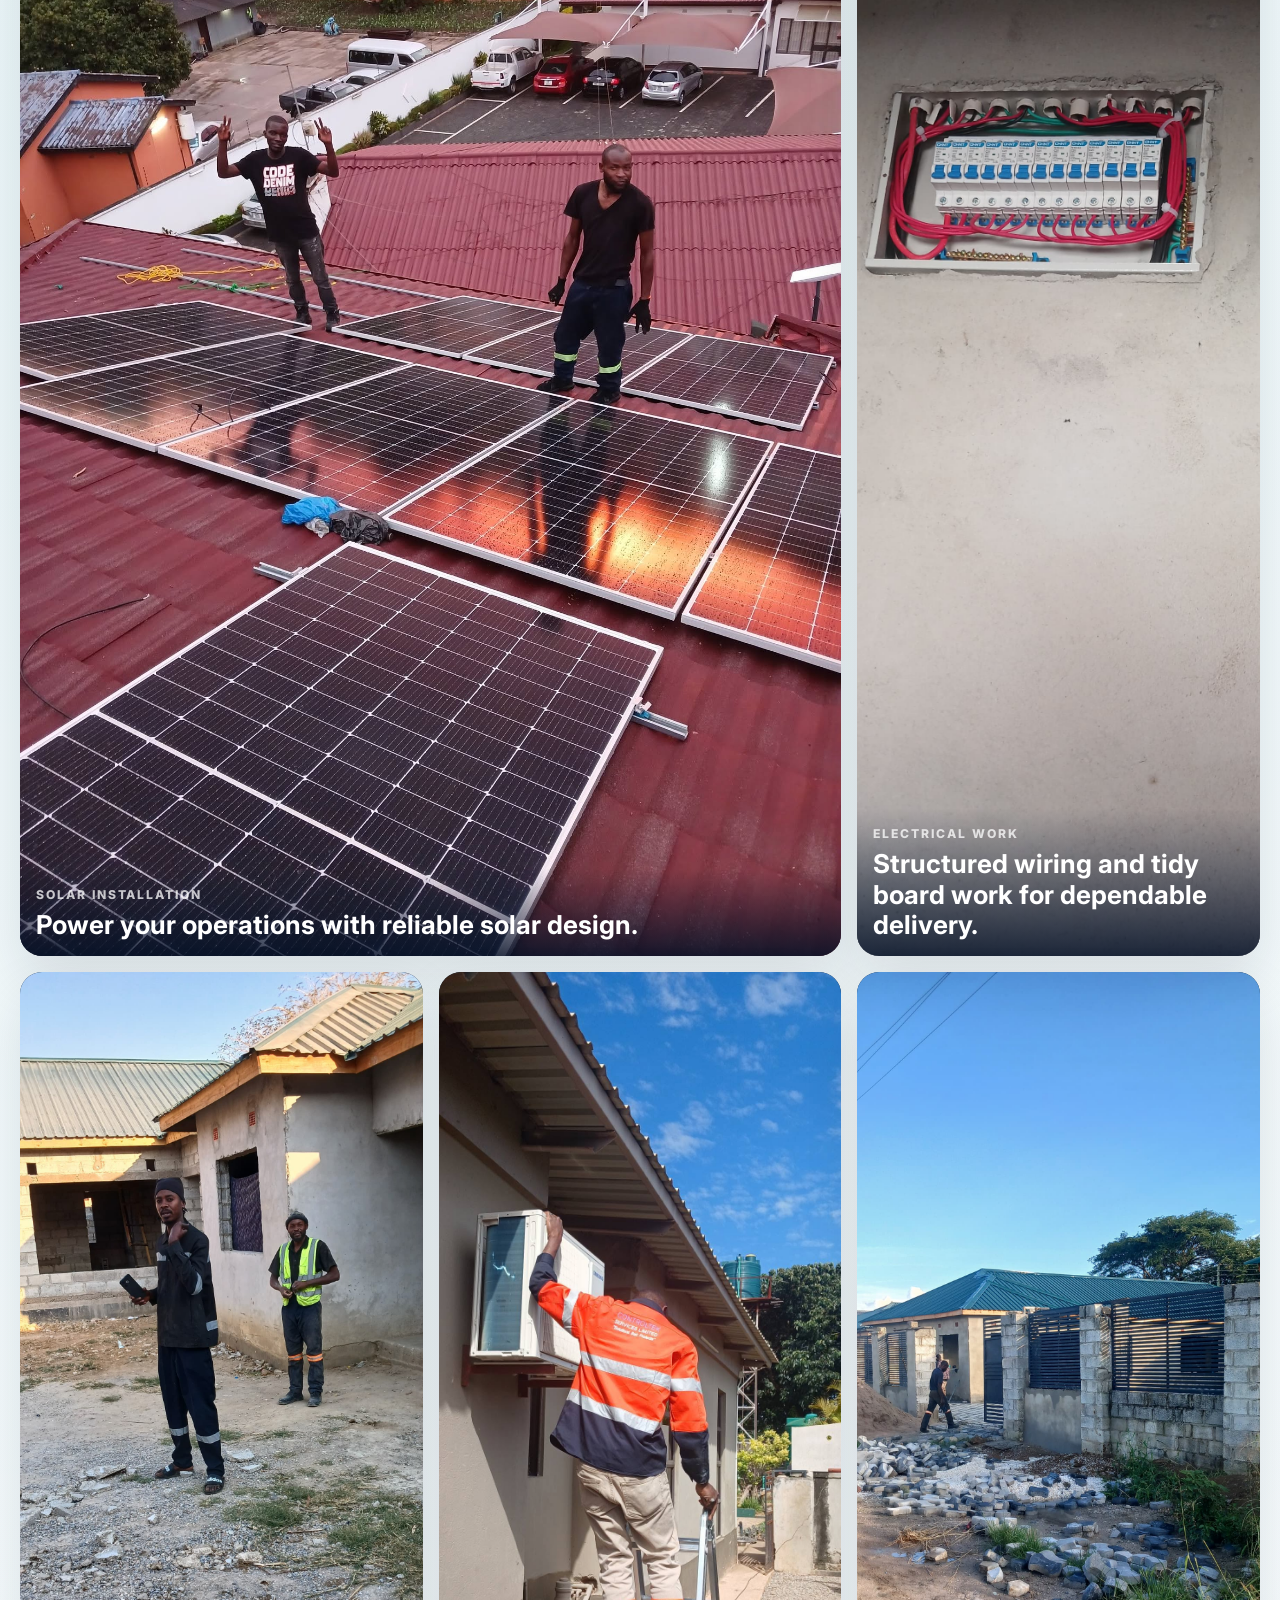
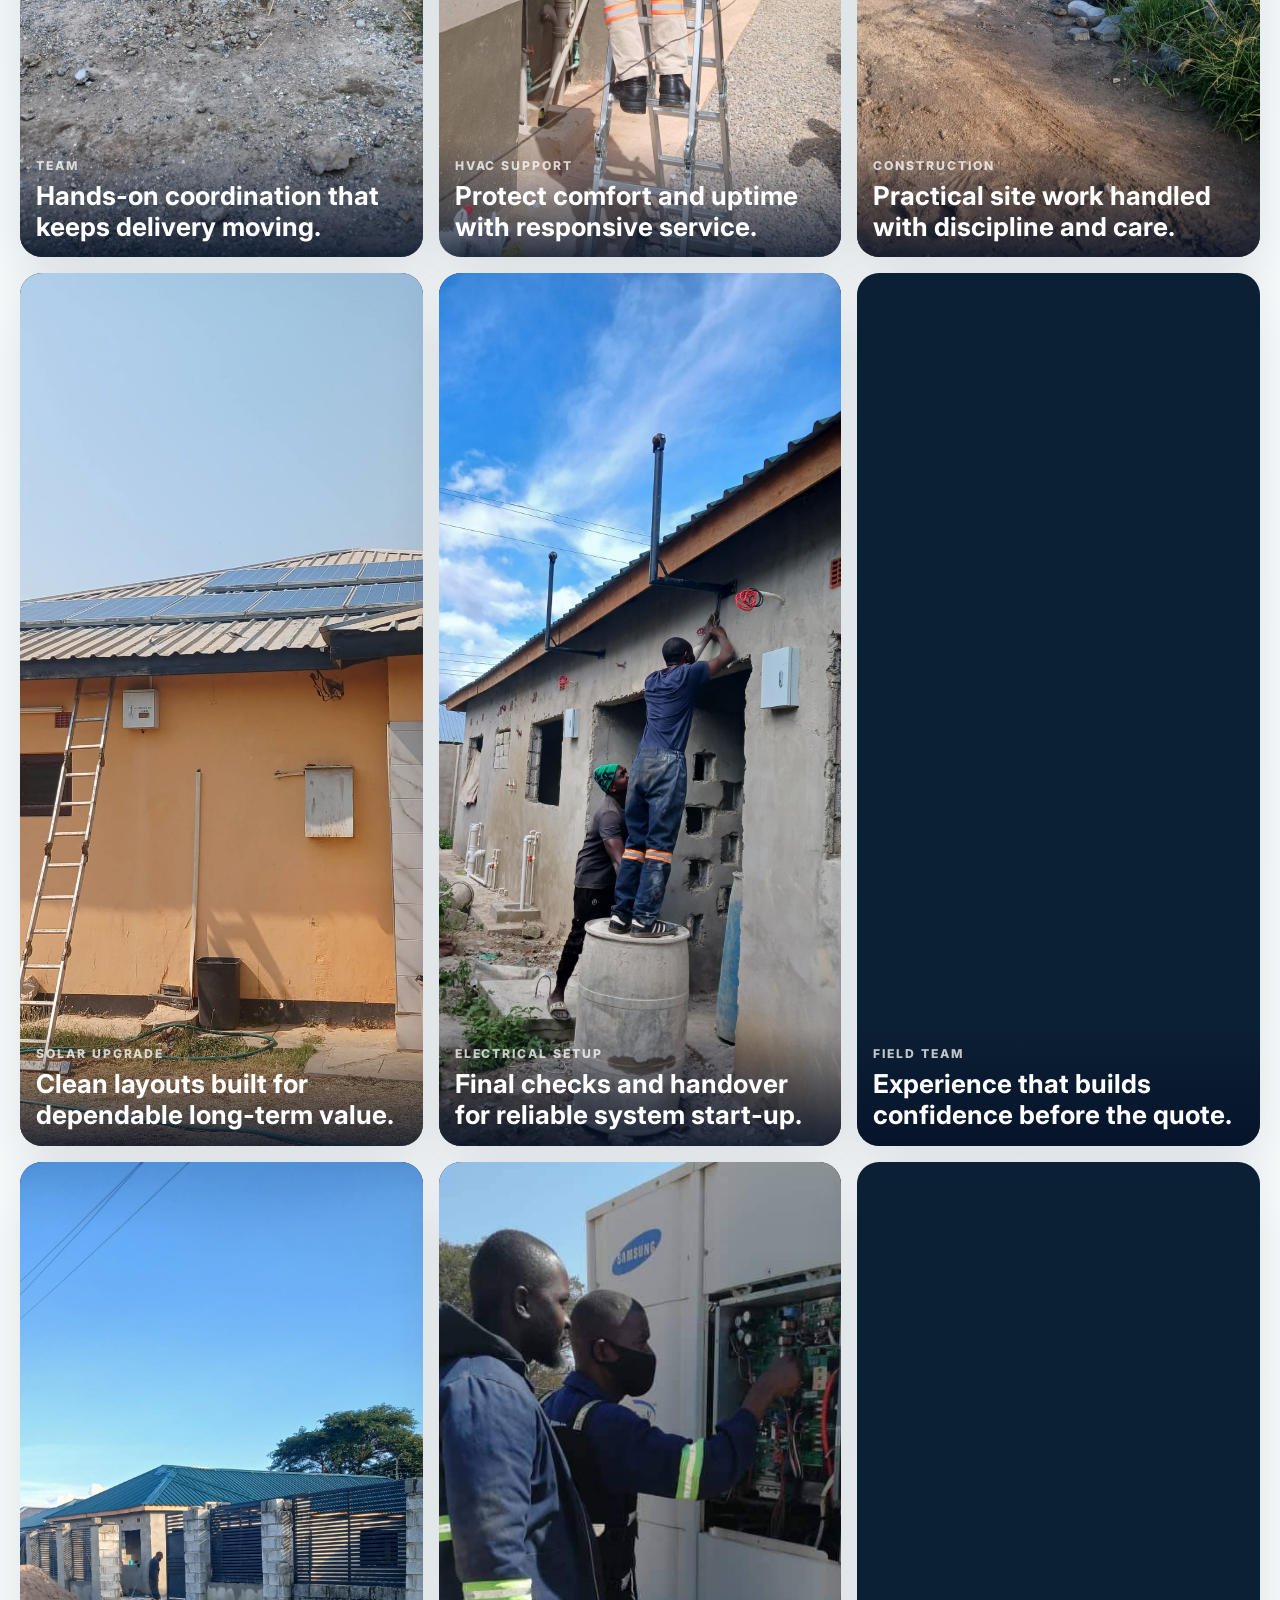
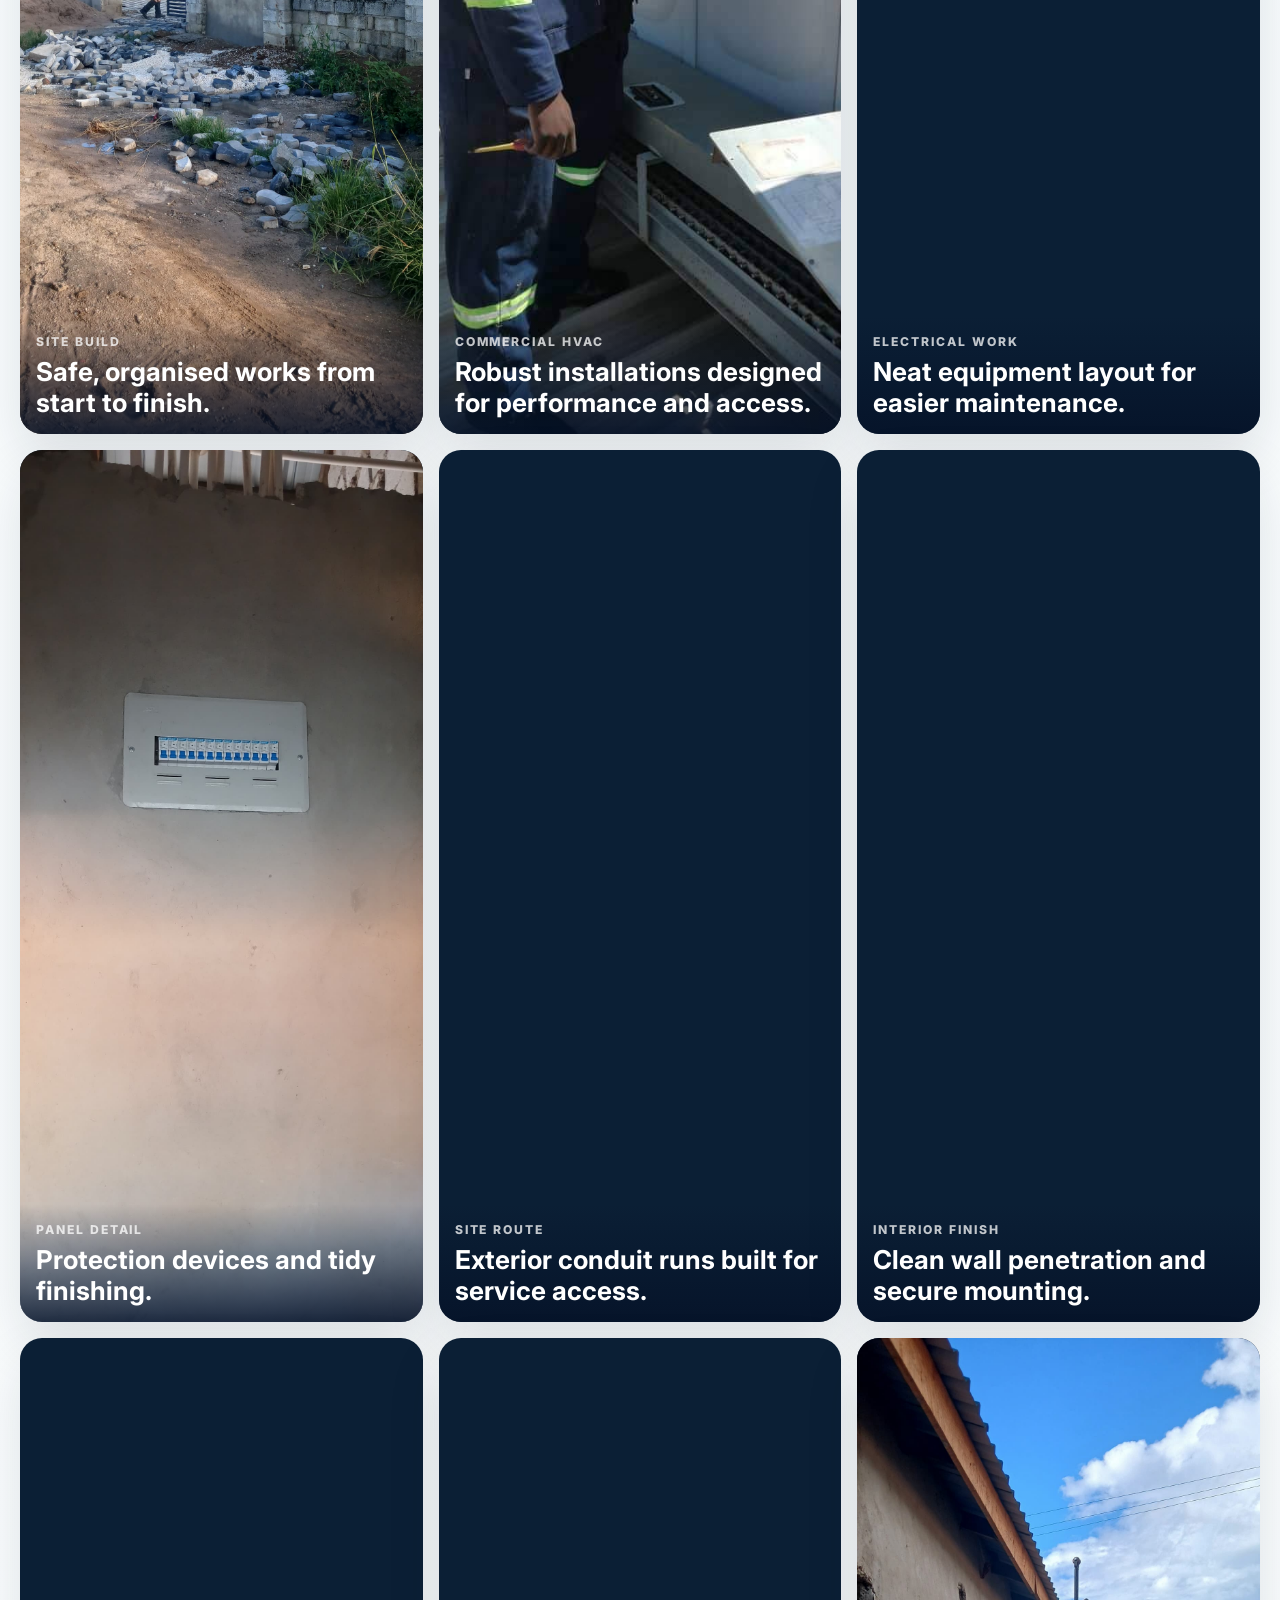
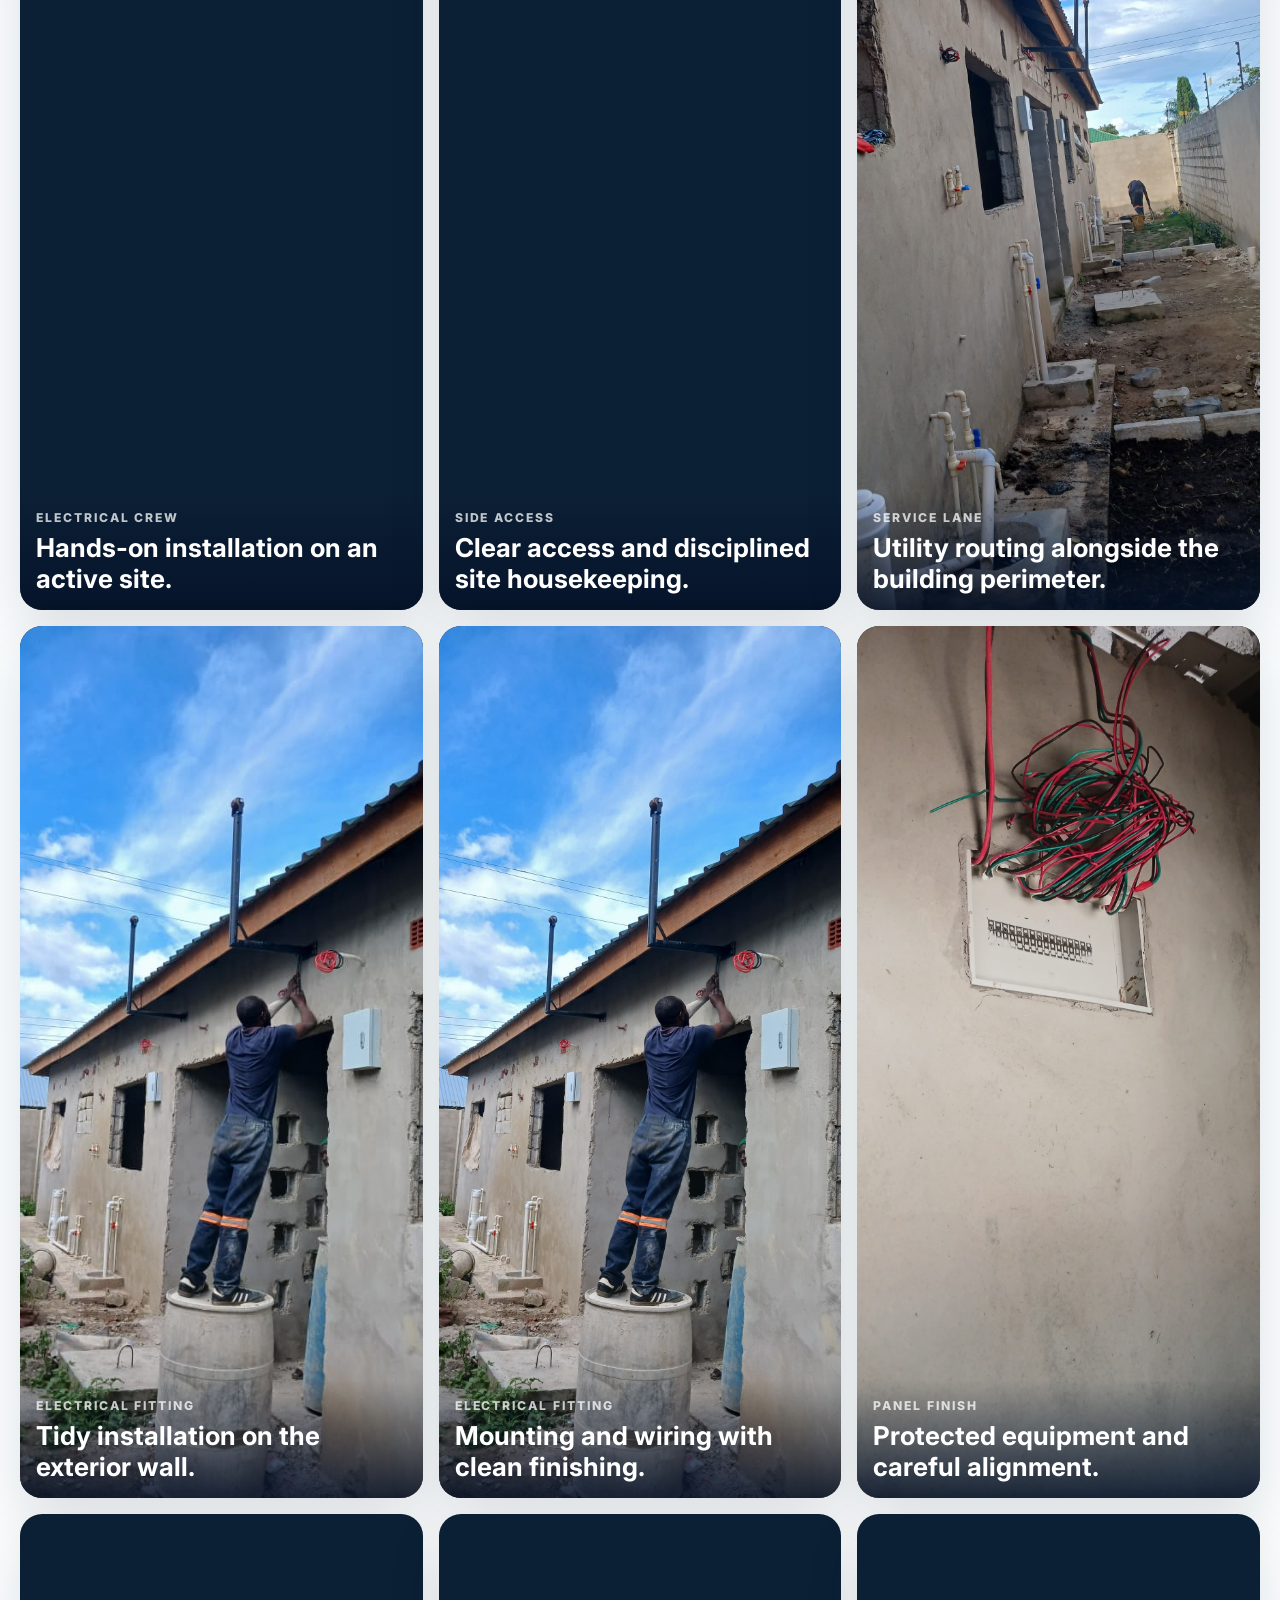
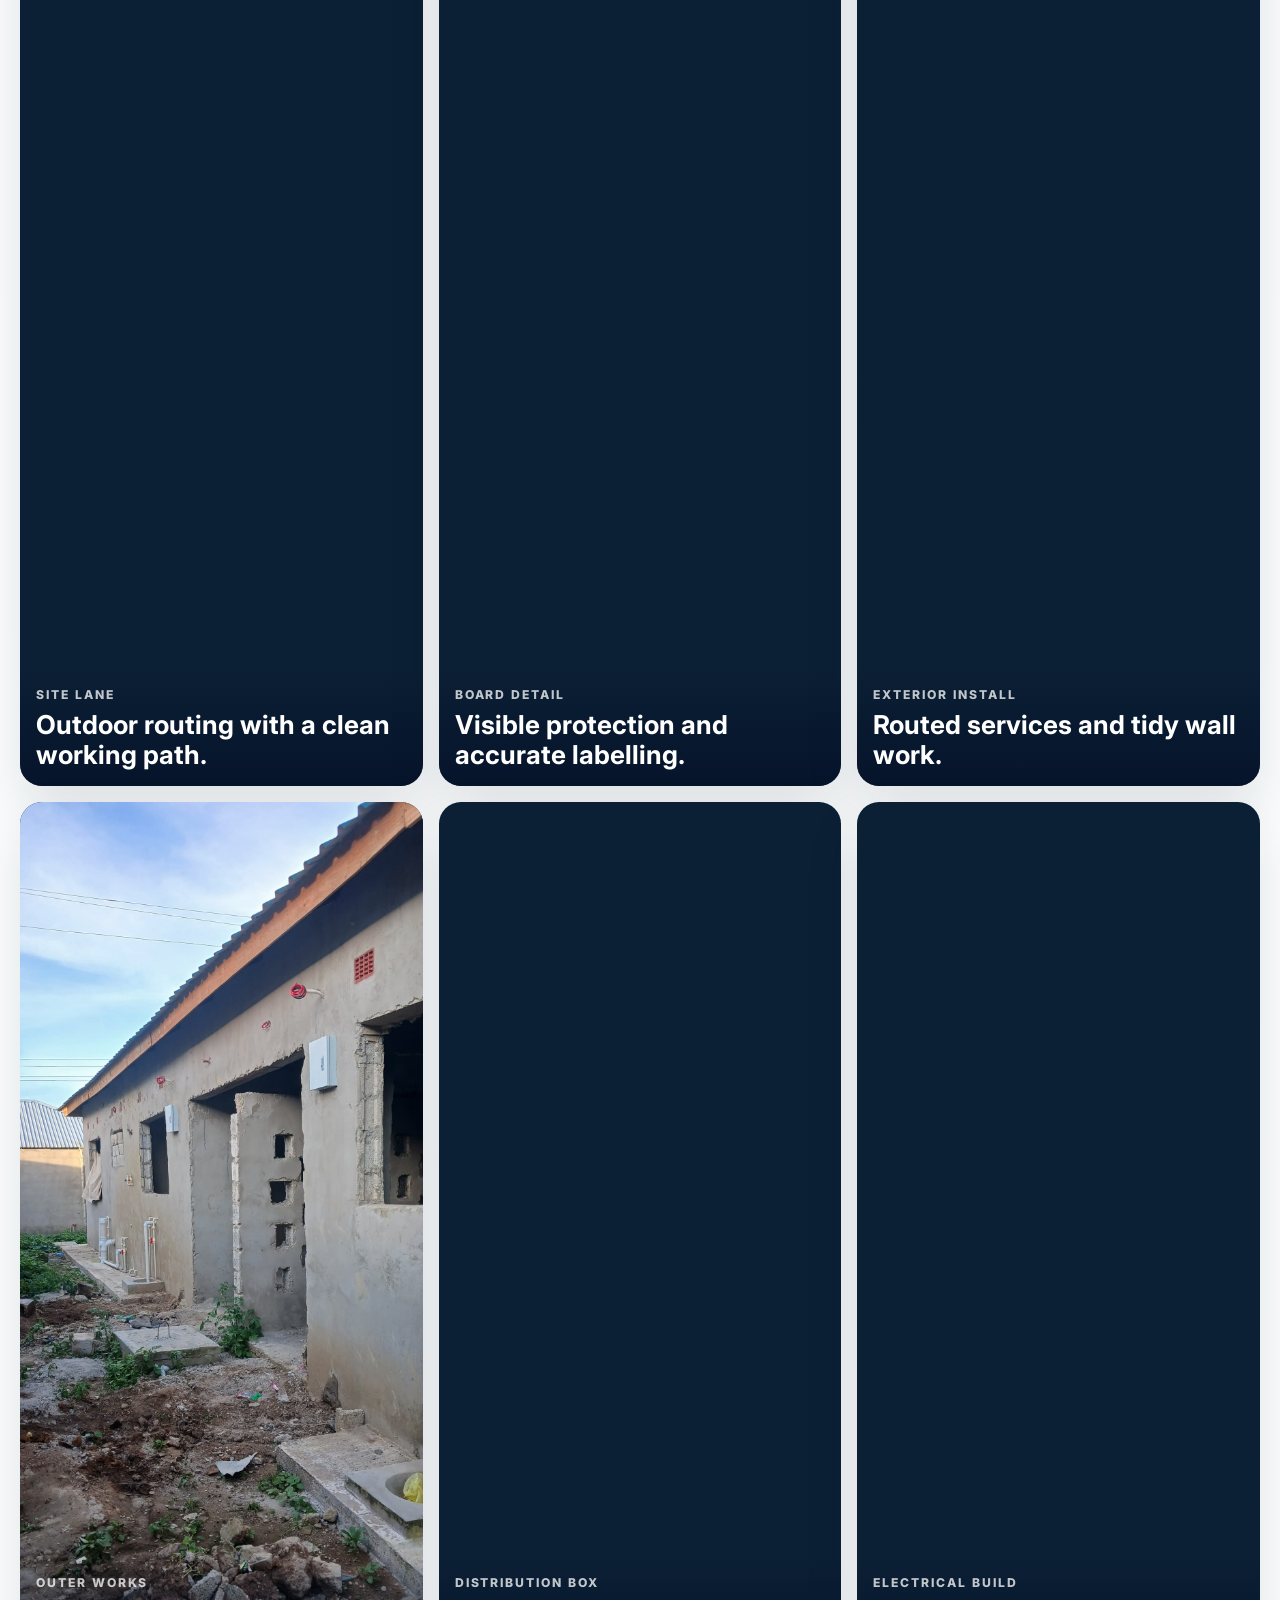
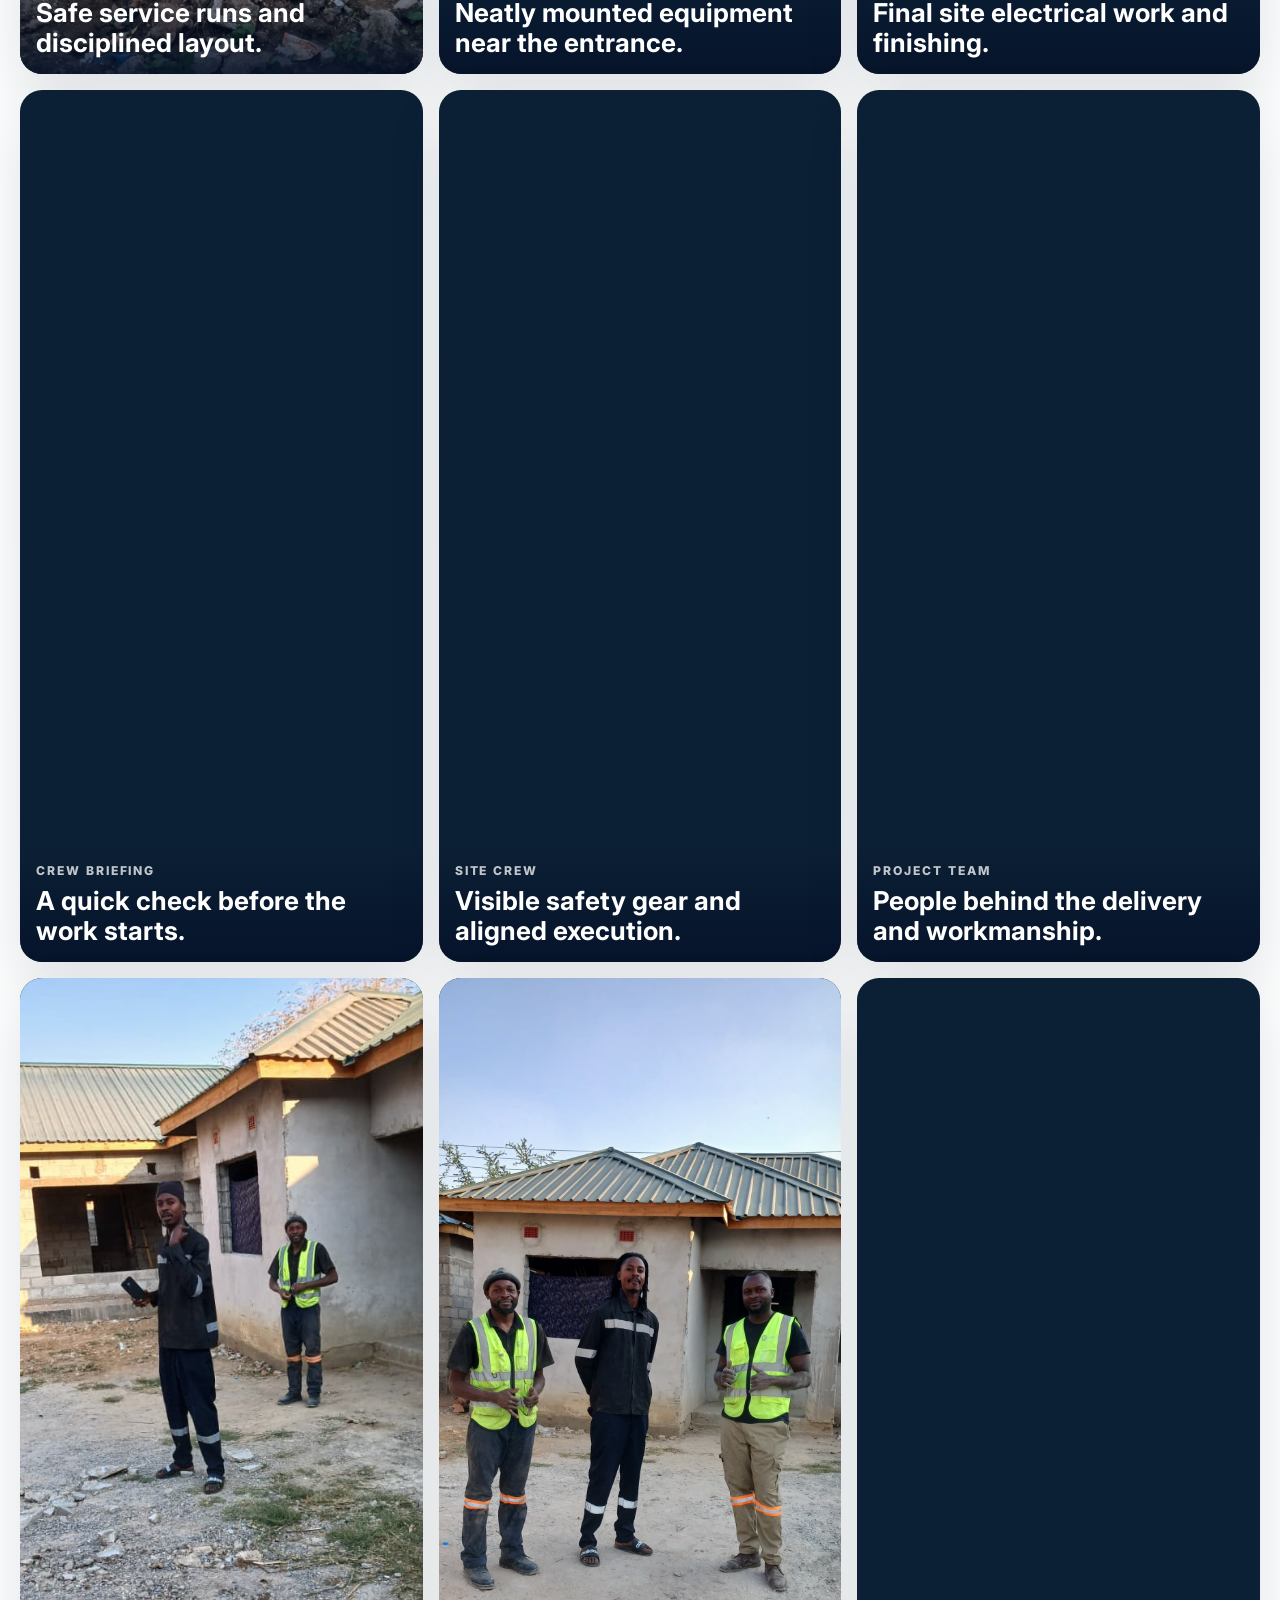
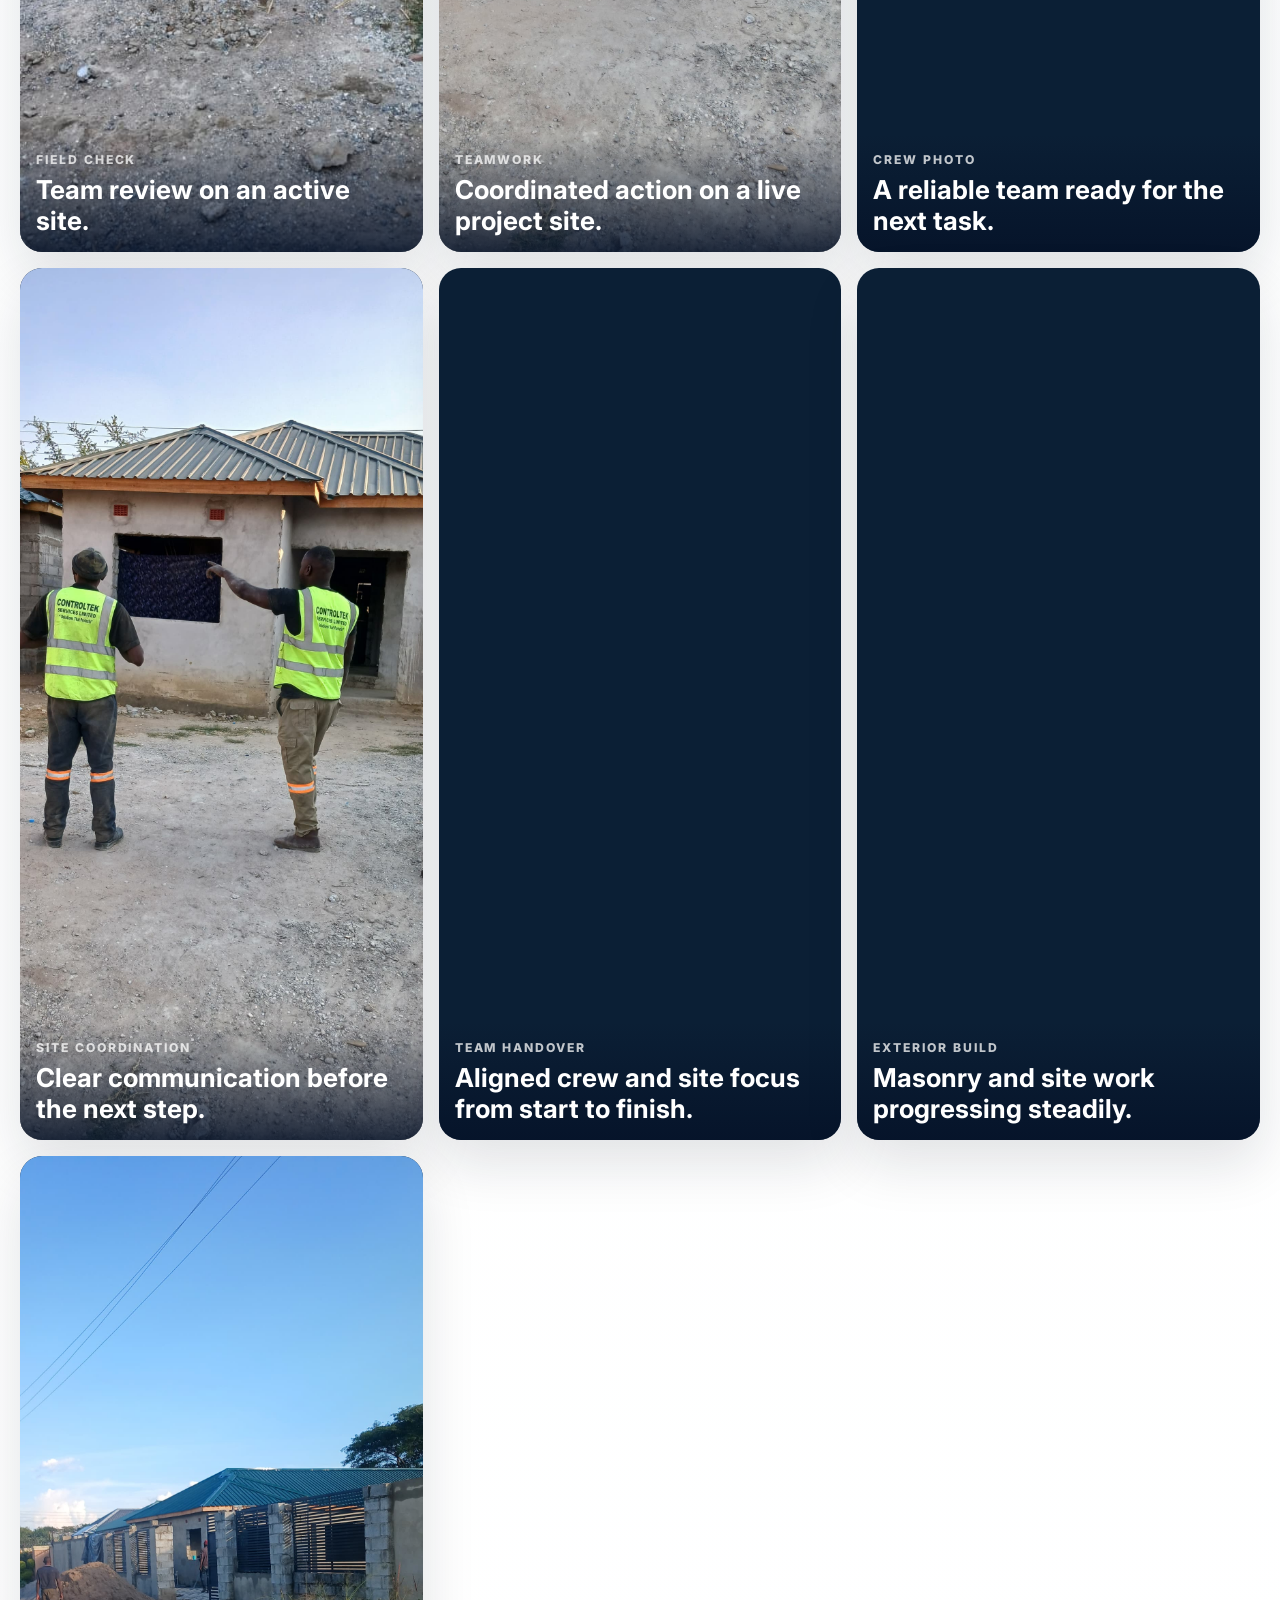
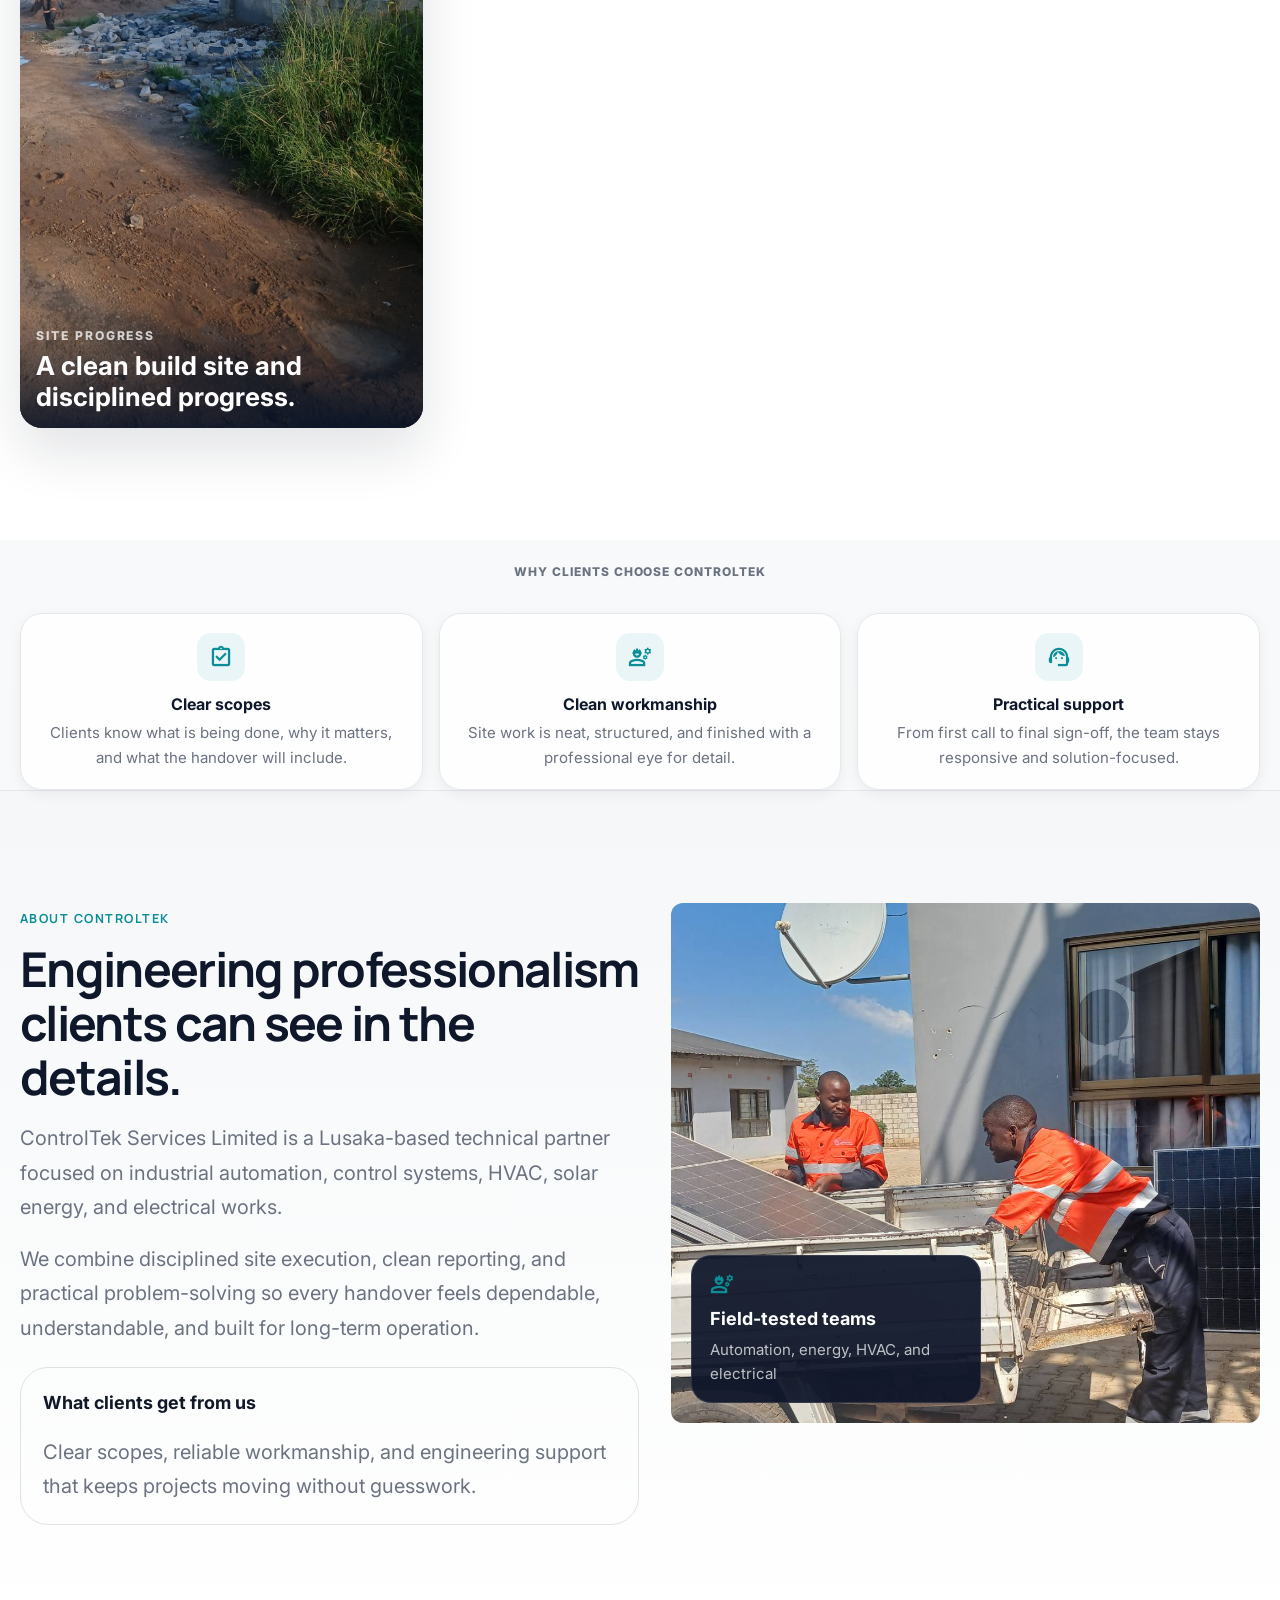
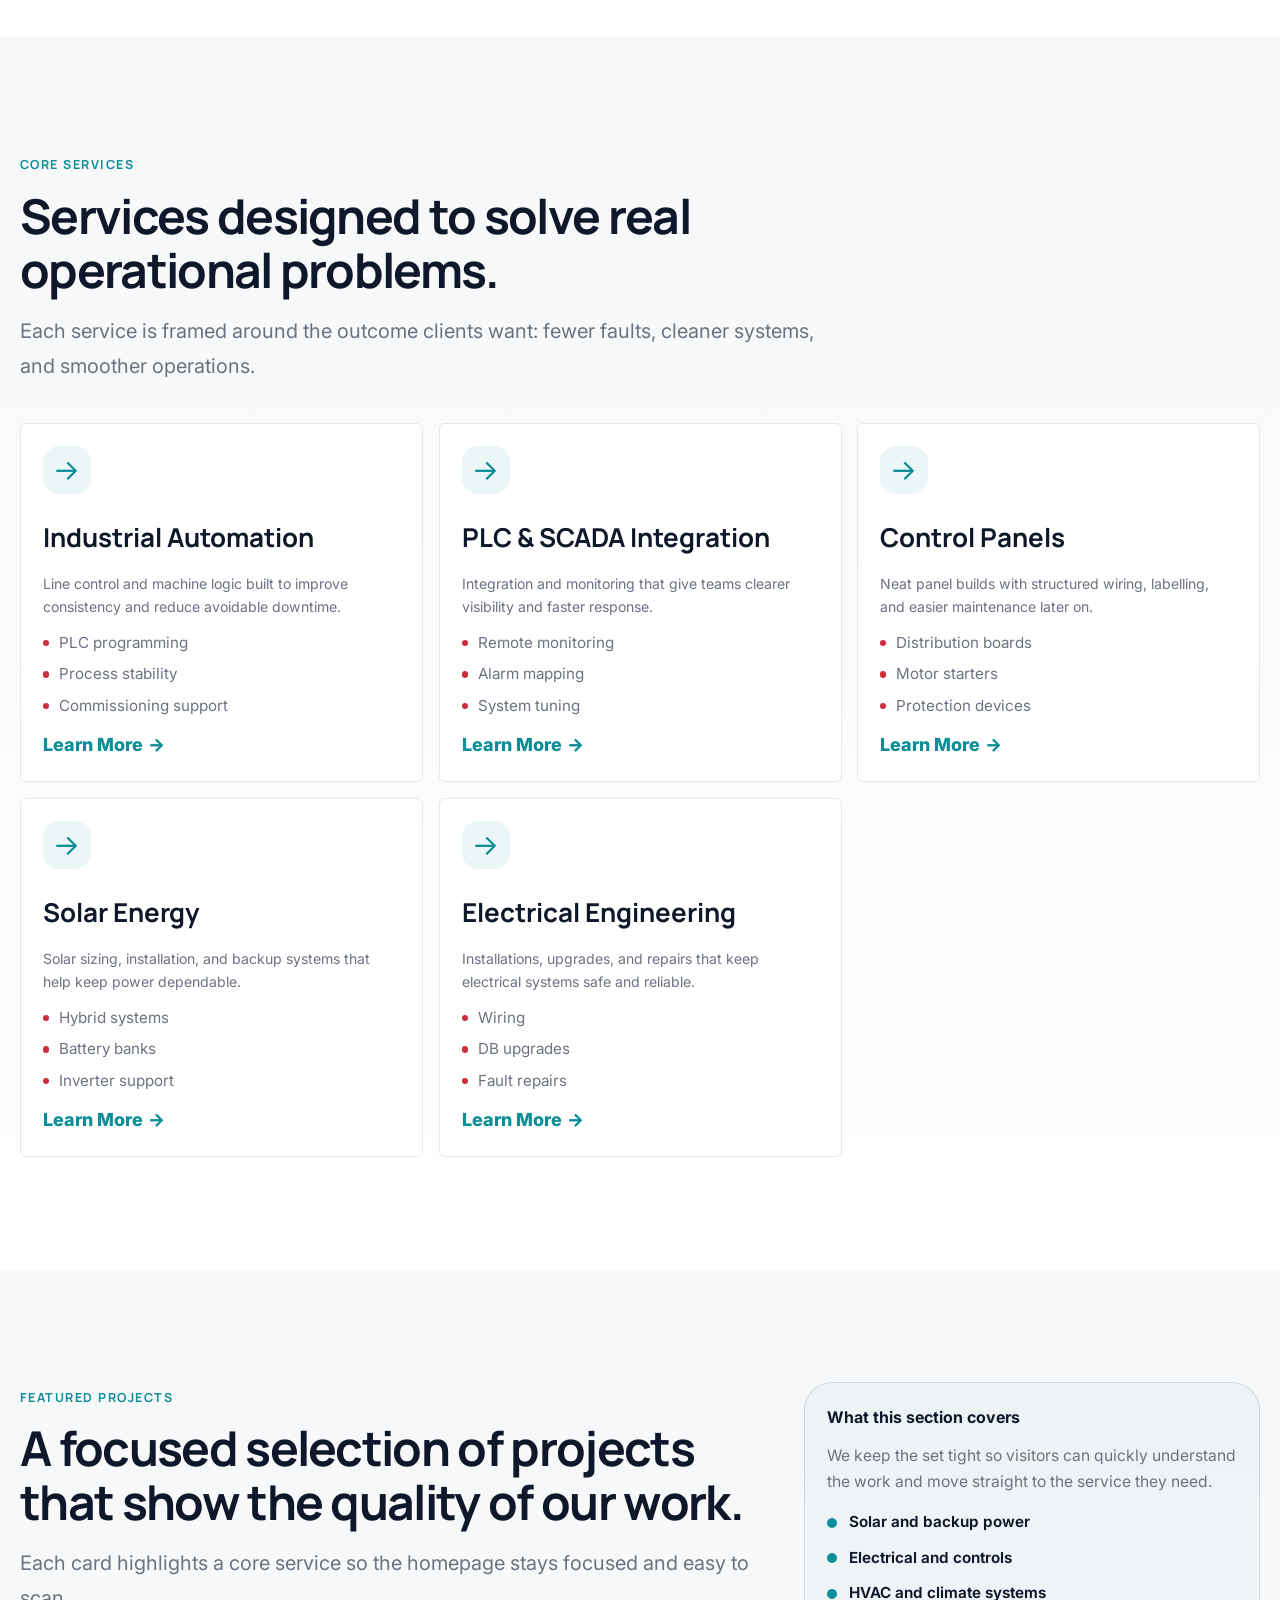
==== commit 730d9451: "Refactor code structure for improved readability and maintainability" ====
--- a/index.html
+++ b/index.html
@@ -167,6 +167,8 @@
           <button type="button" class="gallery-nav__item" data-filter="solar" aria-pressed="false">Solar</button>
           <button type="button" class="gallery-nav__item" data-filter="electrical" aria-pressed="false">Electrical</button>
           <button type="button" class="gallery-nav__item" data-filter="hvac" aria-pressed="false">HVAC</button>
+          <button type="button" class="gallery-nav__item" data-filter="team" aria-pressed="false">Team</button>
+          <button type="button" class="gallery-nav__item" data-filter="construction" aria-pressed="false">Construction</button>
         </div>
 
         <div class="gallery-grid">
@@ -177,11 +179,32 @@
               <strong>Power your operations with reliable solar design.</strong>
             </figcaption>
           </figure>
-          <figure class="gallery-card reveal" data-category="team">
-            <img src="Assets/project in progress.jpg" alt="Technicians working on a project site" loading="lazy" decoding="async" />
-            <figcaption>
-              <span>Site execution</span>
-              <strong>Keep your project moving with disciplined field work.</strong>
+          <figure class="gallery-card reveal" data-category="electrical">
+            <img src="Assets/Electrical/IMG-20260711-WA0012.jpg" alt="Electrical technicians working on site wiring" loading="lazy" decoding="async" />
+            <figcaption>
+              <span>Electrical work</span>
+              <strong>Structured wiring and tidy board work for dependable delivery.</strong>
+            </figcaption>
+          </figure>
+          <figure class="gallery-card reveal" data-category="team">
+            <img src="Assets/team/IMG-20260711-WA0008.jpg" alt="Team members preparing work on site" loading="lazy" decoding="async" />
+            <figcaption>
+              <span>Team</span>
+              <strong>Hands-on coordination that keeps delivery moving.</strong>
+            </figcaption>
+          </figure>
+          <figure class="gallery-card reveal" data-category="hvac">
+            <img src="Assets/696749756_122184542282752665_1192581911254709376_n.jpg" alt="HVAC technician performing maintenance" loading="lazy" decoding="async" />
+            <figcaption>
+              <span>HVAC support</span>
+              <strong>Protect comfort and uptime with responsive service.</strong>
+            </figcaption>
+          </figure>
+          <figure class="gallery-card reveal" data-category="construction">
+            <img src="Assets/construction/IMG-20260711-WA0001.jpg" alt="Construction team working on a project site" loading="lazy" decoding="async" />
+            <figcaption>
+              <span>Construction</span>
+              <strong>Practical site work handled with discipline and care.</strong>
             </figcaption>
           </figure>
           <figure class="gallery-card reveal" data-category="solar">
@@ -191,46 +214,25 @@
               <strong>Clean layouts built for dependable long-term value.</strong>
             </figcaption>
           </figure>
-          <figure class="gallery-card reveal" data-category="hvac">
-            <img src="Assets/696749756_122184542282752665_1192581911254709376_n.jpg" alt="HVAC technician performing maintenance" loading="lazy" decoding="async" />
-            <figcaption>
-              <span>HVAC support</span>
-              <strong>Protect comfort and uptime with responsive service.</strong>
-            </figcaption>
-          </figure>
-          <figure class="gallery-card reveal" data-category="electrical">
-            <img src="Assets/696694166_122184565370752665_2373143901953688859_n.jpg" alt="Electrical and air conditioning support work" loading="lazy" decoding="async" />
-            <figcaption>
-              <span>Electrical support</span>
-              <strong>Professional support finished cleanly and on time.</strong>
-            </figcaption>
-          </figure>
-          <figure class="gallery-card reveal" data-category="team">
-            <img src="Assets/611945073_122168276774752665_838514749293394637_n.jpg" alt="Solar engineers on a rooftop installation" loading="lazy" decoding="async" />
+          <figure class="gallery-card reveal" data-category="electrical">
+            <img src="Assets/Electrical/IMG-20260711-WA0031.jpg" alt="Electrical panel installation and setup" loading="lazy" decoding="async" />
+            <figcaption>
+              <span>Electrical setup</span>
+              <strong>Final checks and handover for reliable system start-up.</strong>
+            </figcaption>
+          </figure>
+          <figure class="gallery-card reveal" data-category="team">
+            <img src="Assets/team/IMG-20260711-WA0054.jpg" alt="Team coordinating work during a site visit" loading="lazy" decoding="async" />
             <figcaption>
               <span>Field team</span>
               <strong>Experience that builds confidence before the quote.</strong>
             </figcaption>
           </figure>
-          <figure class="gallery-card reveal" data-category="electrical">
-            <img src="Assets/project.jpg" alt="Team checking electrical panels on site" loading="lazy" decoding="async" />
-            <figcaption>
-              <span>System commissioning</span>
-              <strong>Final checks and handover for reliable system start-up.</strong>
-            </figcaption>
-          </figure>
-          <figure class="gallery-card reveal" data-category="solar">
-            <img src="Assets/639165320_122174072966752665_6638454448743379901_n.jpg" alt="Installed solar array with clean cabling" loading="lazy" decoding="async" />
-            <figcaption>
-              <span>Rooftop array</span>
-              <strong>Organised cabling and mounting for long-term reliability.</strong>
-            </figcaption>
-          </figure>
-          <figure class="gallery-card reveal" data-category="electrical">
-            <img src="Assets/637915777_122174073098752665_5136957511916690828_n.jpg" alt="Electrical panel labelling and tidy wiring" loading="lazy" decoding="async" />
-            <figcaption>
-              <span>Panel works</span>
-              <strong>Neat labels and structured wiring for easier maintenance.</strong>
+          <figure class="gallery-card reveal" data-category="construction">
+            <img src="Assets/construction/IMG-20260711-WA0006.jpg" alt="Construction work underway at a site" loading="lazy" decoding="async" />
+            <figcaption>
+              <span>Site build</span>
+              <strong>Safe, organised works from start to finish.</strong>
             </figcaption>
           </figure>
           <figure class="gallery-card reveal" data-category="hvac">
@@ -238,6 +240,188 @@
             <figcaption>
               <span>Commercial HVAC</span>
               <strong>Robust installations designed for performance and access.</strong>
+            </figcaption>
+          </figure>
+          <figure class="gallery-card reveal" data-category="electrical">
+            <img src="Assets/Electrical/IMG-20260711-WA0015.jpg" alt="Electrical equipment on a site wall" loading="lazy" decoding="async" />
+            <figcaption>
+              <span>Electrical work</span>
+              <strong>Neat equipment layout for easier maintenance.</strong>
+            </figcaption>
+          </figure>
+          <figure class="gallery-card reveal" data-category="electrical">
+            <img src="Assets/Electrical/IMG-20260711-WA0017.jpg" alt="Electrical panel detail on a wall" loading="lazy" decoding="async" />
+            <figcaption>
+              <span>Panel detail</span>
+              <strong>Protection devices and tidy finishing.</strong>
+            </figcaption>
+          </figure>
+          <figure class="gallery-card reveal" data-category="electrical">
+            <img src="Assets/Electrical/IMG-20260711-WA0023.jpg" alt="Exterior electrical conduit work along a building" loading="lazy" decoding="async" />
+            <figcaption>
+              <span>Site route</span>
+              <strong>Exterior conduit runs built for service access.</strong>
+            </figcaption>
+          </figure>
+          <figure class="gallery-card reveal" data-category="electrical">
+            <img src="Assets/Electrical/IMG-20260711-WA0025.jpg" alt="Electrical installation on an interior wall" loading="lazy" decoding="async" />
+            <figcaption>
+              <span>Interior finish</span>
+              <strong>Clean wall penetration and secure mounting.</strong>
+            </figcaption>
+          </figure>
+          <figure class="gallery-card reveal" data-category="electrical">
+            <img src="Assets/Electrical/IMG-20260711-WA0029.jpg" alt="Electrical crew working on a building exterior" loading="lazy" decoding="async" />
+            <figcaption>
+              <span>Electrical crew</span>
+              <strong>Hands-on installation on an active site.</strong>
+            </figcaption>
+          </figure>
+          <figure class="gallery-card reveal" data-category="electrical">
+            <img src="Assets/Electrical/IMG-20260711-WA0034.jpg" alt="Electrical work along the side of a building" loading="lazy" decoding="async" />
+            <figcaption>
+              <span>Side access</span>
+              <strong>Clear access and disciplined site housekeeping.</strong>
+            </figcaption>
+          </figure>
+          <figure class="gallery-card reveal" data-category="electrical">
+            <img src="Assets/Electrical/IMG-20260711-WA0037.jpg" alt="Outdoor electrical routing beside a building" loading="lazy" decoding="async" />
+            <figcaption>
+              <span>Service lane</span>
+              <strong>Utility routing alongside the building perimeter.</strong>
+            </figcaption>
+          </figure>
+          <figure class="gallery-card reveal" data-category="electrical">
+            <img src="Assets/Electrical/IMG-20260711-WA0038.jpg" alt="Electrical fitting work on an exterior wall" loading="lazy" decoding="async" />
+            <figcaption>
+              <span>Electrical fitting</span>
+              <strong>Tidy installation on the exterior wall.</strong>
+            </figcaption>
+          </figure>
+          <figure class="gallery-card reveal" data-category="electrical">
+            <img src="Assets/Electrical/IMG-20260711-WA0040.jpg" alt="Electrical mount and wiring on a building exterior" loading="lazy" decoding="async" />
+            <figcaption>
+              <span>Electrical fitting</span>
+              <strong>Mounting and wiring with clean finishing.</strong>
+            </figcaption>
+          </figure>
+          <figure class="gallery-card reveal" data-category="electrical">
+            <img src="Assets/Electrical/IMG-20260711-WA0067.jpg" alt="Electrical panel finish on a wall" loading="lazy" decoding="async" />
+            <figcaption>
+              <span>Panel finish</span>
+              <strong>Protected equipment and careful alignment.</strong>
+            </figcaption>
+          </figure>
+          <figure class="gallery-card reveal" data-category="electrical">
+            <img src="Assets/Electrical/IMG-20260711-WA0068.jpg" alt="Outdoor electrical works along a building corridor" loading="lazy" decoding="async" />
+            <figcaption>
+              <span>Site lane</span>
+              <strong>Outdoor routing with a clean working path.</strong>
+            </figcaption>
+          </figure>
+          <figure class="gallery-card reveal" data-category="electrical">
+            <img src="Assets/Electrical/IMG-20260711-WA0069.jpg" alt="Electrical board detail on a wall" loading="lazy" decoding="async" />
+            <figcaption>
+              <span>Board detail</span>
+              <strong>Visible protection and accurate labelling.</strong>
+            </figcaption>
+          </figure>
+          <figure class="gallery-card reveal" data-category="electrical">
+            <img src="Assets/Electrical/IMG-20260711-WA0071.jpg" alt="Exterior electrical installation on a building wall" loading="lazy" decoding="async" />
+            <figcaption>
+              <span>Exterior install</span>
+              <strong>Routed services and tidy wall work.</strong>
+            </figcaption>
+          </figure>
+          <figure class="gallery-card reveal" data-category="electrical">
+            <img src="Assets/Electrical/IMG-20260711-WA0072.jpg" alt="Outdoor electrical service runs near a building" loading="lazy" decoding="async" />
+            <figcaption>
+              <span>Outer works</span>
+              <strong>Safe service runs and disciplined layout.</strong>
+            </figcaption>
+          </figure>
+          <figure class="gallery-card reveal" data-category="electrical">
+            <img src="Assets/Electrical/IMG-20260711-WA0074.jpg" alt="Electrical box mounted near a doorway" loading="lazy" decoding="async" />
+            <figcaption>
+              <span>Distribution box</span>
+              <strong>Neatly mounted equipment near the entrance.</strong>
+            </figcaption>
+          </figure>
+          <figure class="gallery-card reveal" data-category="electrical">
+            <img src="Assets/Electrical/IMG-20260711-WA0078.jpg" alt="Finished electrical work on a building exterior" loading="lazy" decoding="async" />
+            <figcaption>
+              <span>Electrical build</span>
+              <strong>Final site electrical work and finishing.</strong>
+            </figcaption>
+          </figure>
+          <figure class="gallery-card reveal" data-category="team">
+            <img src="Assets/team/IMG-20260711-WA0043.jpg" alt="Team members standing on a project site" loading="lazy" decoding="async" />
+            <figcaption>
+              <span>Crew briefing</span>
+              <strong>A quick check before the work starts.</strong>
+            </figcaption>
+          </figure>
+          <figure class="gallery-card reveal" data-category="team">
+            <img src="Assets/team/IMG-20260711-WA0047.jpg" alt="Project team in safety gear on site" loading="lazy" decoding="async" />
+            <figcaption>
+              <span>Site crew</span>
+              <strong>Visible safety gear and aligned execution.</strong>
+            </figcaption>
+          </figure>
+          <figure class="gallery-card reveal" data-category="team">
+            <img src="Assets/team/IMG-20260711-WA0050.jpg" alt="Team photo on a construction site" loading="lazy" decoding="async" />
+            <figcaption>
+              <span>Project team</span>
+              <strong>People behind the delivery and workmanship.</strong>
+            </figcaption>
+          </figure>
+          <figure class="gallery-card reveal" data-category="team">
+            <img src="Assets/team/IMG-20260711-WA0051.jpg" alt="Field team member on site" loading="lazy" decoding="async" />
+            <figcaption>
+              <span>Field check</span>
+              <strong>Team review on an active site.</strong>
+            </figcaption>
+          </figure>
+          <figure class="gallery-card reveal" data-category="team">
+            <img src="Assets/team/IMG-20260711-WA0057.jpg" alt="Team members coordinating on site" loading="lazy" decoding="async" />
+            <figcaption>
+              <span>Teamwork</span>
+              <strong>Coordinated action on a live project site.</strong>
+            </figcaption>
+          </figure>
+          <figure class="gallery-card reveal" data-category="team">
+            <img src="Assets/team/IMG-20260711-WA0060.jpg" alt="Crew standing together at a project site" loading="lazy" decoding="async" />
+            <figcaption>
+              <span>Crew photo</span>
+              <strong>A reliable team ready for the next task.</strong>
+            </figcaption>
+          </figure>
+          <figure class="gallery-card reveal" data-category="team">
+            <img src="Assets/team/IMG-20260711-WA0063.jpg" alt="Team communicating on a project site" loading="lazy" decoding="async" />
+            <figcaption>
+              <span>Site coordination</span>
+              <strong>Clear communication before the next step.</strong>
+            </figcaption>
+          </figure>
+          <figure class="gallery-card reveal" data-category="team">
+            <img src="Assets/team/IMG-20260711-WA0076.jpg" alt="Team handover on site" loading="lazy" decoding="async" />
+            <figcaption>
+              <span>Team handover</span>
+              <strong>Aligned crew and site focus from start to finish.</strong>
+            </figcaption>
+          </figure>
+          <figure class="gallery-card reveal" data-category="construction">
+            <img src="Assets/construction/IMG-20260711-WA0003.jpg" alt="Construction site exterior and masonry works" loading="lazy" decoding="async" />
+            <figcaption>
+              <span>Exterior build</span>
+              <strong>Masonry and site work progressing steadily.</strong>
+            </figcaption>
+          </figure>
+          <figure class="gallery-card reveal" data-category="construction">
+            <img src="Assets/construction/IMG-20260711-WA00100001.jpg" alt="Construction progress around a building exterior" loading="lazy" decoding="async" />
+            <figcaption>
+              <span>Site progress</span>
+              <strong>A clean build site and disciplined progress.</strong>
             </figcaption>
           </figure>
         </div>
@@ -368,101 +552,59 @@
 
     <section class="section projects" id="projects">
       <div class="section-shell">
-        <div class="section-heading reveal">
-          <span class="eyebrow">Featured Projects</span>
-          <h2>A small set of projects that show the quality of our work.</h2>
-          <p>Each card highlights a core capability so the homepage stays focused and easy to scan.</p>
+        <div class="projects__intro">
+          <div class="section-heading reveal">
+            <span class="eyebrow">Featured Projects</span>
+            <h2>A focused selection of projects that show the quality of our work.</h2>
+            <p>Each card highlights a core service so the homepage stays focused and easy to scan.</p>
+          </div>
+          <aside class="projects__summary surface-card reveal">
+            <strong>What this section covers</strong>
+            <p>We keep the set tight so visitors can quickly understand the work and move straight to the service they need.</p>
+            <ul class="projects__highlights">
+              <li>Solar and backup power</li>
+              <li>Electrical and controls</li>
+              <li>HVAC and climate systems</li>
+              <li>Construction support</li>
+            </ul>
+          </aside>
         </div>
 
         <div class="projects__grid">
-          <article class="project-card project-card--wide reveal">
-            <img src="Assets/639150536_122174072924752665_6450804661900491813_n.jpg" alt="Ground mounted solar panel installation" loading="lazy" decoding="async" />
+          <article class="project-card reveal">
+            <img src="Assets/solar project.jpg" alt="Solar installation on a rooftop" loading="lazy" decoding="async" />
             <div>
-              <span>Mining Automation</span>
-              <h3>PLC and solar support for high-demand sites</h3>
-              <p>Integrated field work for power reliability, process control, and uptime.</p>
-              <a href="#contact">Read Case Study &rarr;</a>
+              <span>Solar Energy</span>
+              <h3>Rooftop solar deployment with clean, durable execution</h3>
+              <p>Neat solar layouts designed for reliability, service access, and long-term value.</p>
+              <a href="solar.html">View Service &rarr;</a>
             </div>
           </article>
           <article class="project-card reveal">
-            <img src="Assets/689459422_122184010568752665_5711642186320111911_n.jpg" alt="Solar inverter and battery backup system" loading="lazy" decoding="async" />
+            <img src="Assets/Electrical/IMG-20260711-WA0031.jpg" alt="Electrical panel installation and setup" loading="lazy" decoding="async" />
             <div>
-              <span>Backup Power</span>
-              <h3>Battery and inverter systems for resilient operations</h3>
-              <p>Hybrid power solutions that protect clients from downtime and instability.</p>
-              <a href="#contact">Read Case Study &rarr;</a>
-            </div>
-          </article>
-          <article class="project-card reveal">
-            <img src="Assets/project four here.jpg" alt="Technicians installing solar panels on a rooftop" loading="lazy" decoding="async" />
-            <div>
-              <span>Solar Installation</span>
-              <h3>Rooftop solar deployment with clean, durable execution</h3>
-              <p>Neat electrical routing and panel placement designed for easy service access.</p>
-              <a href="#contact">Read Case Study &rarr;</a>
-            </div>
-          </article>
-          <article class="project-card reveal">
-            <img src="Assets/project five.jpg" alt="Completed commercial solar array at a customer site" loading="lazy" decoding="async" />
-            <div>
-              <span>Commercial Solar</span>
-              <h3>Project delivery for a commercial customer with tight timelines</h3>
-              <p>Fast, organised work that kept the site clean and the project on schedule.</p>
-              <a href="#contact">Read Case Study &rarr;</a>
-            </div>
-          </article>
-          <article class="project-card reveal">
-            <img src="Assets/project.jpg" alt="Controltek team finalising electrical connections" loading="lazy" decoding="async" />
-            <div>
-              <span>Site Electrical</span>
+              <span>Electrical Engineering</span>
               <h3>Precision electrical finishes for complex installations</h3>
-              <p>Structured wiring and neat distribution that makes maintenance easier.</p>
-              <a href="#contact">Read Case Study &rarr;</a>
-            </div>
-          </article>
-          <article class="project-card reveal">
-            <img src="Assets/project three.jpg" alt="Solar site with new inverter and cabling" loading="lazy" decoding="async" />
-            <div>
-              <span>System Upgrade</span>
-              <h3>Upgrades that improve efficiency and reduce faults</h3>
-              <p>Smart retrofit work to modernise existing solar and power systems.</p>
-              <a href="#contact">Read Case Study &rarr;</a>
-            </div>
-          </article>
-          <article class="project-card reveal">
-            <img src="Assets/project in progress.jpg" alt="Technicians working on a project site" loading="lazy" decoding="async" />
-            <div>
-              <span>Project Execution</span>
-              <h3>Field coordination and control for timely handover</h3>
-              <p>Strong site leadership paired with clear communication from start to finish.</p>
-              <a href="#contact">Read Case Study &rarr;</a>
-            </div>
-          </article>
-          <article class="project-card reveal">
-            <img src="Assets/639165320_122174072966752665_6638454448743379901_n.jpg" alt="Rooftop solar array and mounting" loading="lazy" decoding="async" />
-            <div>
-              <span>Rooftop Array</span>
-              <h3>Professional rooftop installations with tidy mounting</h3>
-              <p>Secure mounting and clear cable runs to make maintenance straightforward.</p>
-              <a href="#contact">Read Case Study &rarr;</a>
-            </div>
-          </article>
-          <article class="project-card reveal">
-            <img src="Assets/637915777_122174073098752665_5136957511916690828_n.jpg" alt="Electrical panel and labelling" loading="lazy" decoding="async" />
-            <div>
-              <span>Panel Works</span>
-              <h3>Distribution boards finished with clear labelling</h3>
-              <p>Structured panels reduce service time and improve safety.</p>
-              <a href="#contact">Read Case Study &rarr;</a>
+              <p>Structured wiring and tidy distribution that make maintenance easier.</p>
+              <a href="electrical.html">View Service &rarr;</a>
             </div>
           </article>
           <article class="project-card reveal">
             <img src="Assets/670788803_122181007688752665_9161803868854722833_n.jpg" alt="Commercial HVAC rooftop units" loading="lazy" decoding="async" />
             <div>
-              <span>HVAC Install</span>
+              <span>HVAC &amp; Climate</span>
               <h3>Commercial HVAC delivery and commissioning</h3>
-              <p>Robust design and commissioning for dependable climate control.</p>
-              <a href="#contact">Read Case Study &rarr;</a>
+              <p>Robust climate systems installed with an eye for access, performance, and control.</p>
+              <a href="hvac.html">View Service &rarr;</a>
+            </div>
+          </article>
+          <article class="project-card reveal">
+            <img src="Assets/construction/IMG-20260711-WA0001.jpg" alt="Construction site exterior and masonry works" loading="lazy" decoding="async" />
+            <div>
+              <span>Construction Support</span>
+              <h3>Plan, build, inspect, and hand over cleanly</h3>
+              <p>Practical site delivery supported by careful coordination and quality control.</p>
+              <a href="construction.html">View Service &rarr;</a>
             </div>
           </article>
         </div>
--- a/styles.css
+++ b/styles.css
@@ -1299,24 +1299,73 @@
   background: var(--white);
 }
 
+.projects__intro {
+  display: grid;
+  grid-template-columns: minmax(0, 1.25fr) minmax(280px, 0.75fr);
+  gap: 1.5rem;
+  align-items: start;
+  margin-bottom: 2rem;
+}
+
+.projects__summary {
+  padding: 1.4rem;
+  background: linear-gradient(180deg, rgba(11, 142, 151, 0.04), rgba(11, 94, 215, 0.04));
+}
+
+.projects__summary strong {
+  display: block;
+  margin-bottom: 0.75rem;
+  color: var(--navy);
+  font-size: 1rem;
+}
+
+.projects__summary p {
+  margin: 0;
+  color: var(--muted);
+  font-size: 0.98rem;
+  line-height: 1.65;
+}
+
+.projects__highlights {
+  list-style: none;
+  margin: 1rem 0 0;
+  padding: 0;
+  display: grid;
+  gap: 0.7rem;
+}
+
+.projects__highlights li {
+  display: flex;
+  align-items: center;
+  gap: 0.7rem;
+  color: var(--navy);
+  font-size: 0.95rem;
+  font-weight: 650;
+}
+
+.projects__highlights li::before {
+  content: "";
+  width: 10px;
+  height: 10px;
+  flex: none;
+  border-radius: 999px;
+  background: linear-gradient(135deg, var(--blue), var(--cyan));
+}
+
 .projects__grid {
   display: grid;
-  grid-template-columns: repeat(4, 1fr);
-  grid-auto-rows: 320px;
+  grid-template-columns: repeat(2, minmax(0, 1fr));
+  grid-auto-rows: 360px;
   gap: 1rem;
 }
 
 .project-card {
   position: relative;
   overflow: hidden;
-  min-height: 320px;
+  min-height: 360px;
   border-radius: var(--radius);
   background: var(--navy);
   box-shadow: var(--shadow-md);
-}
-
-.project-card--wide {
-  grid-column: span 2;
 }
 
 .project-card img {
@@ -3480,16 +3529,77 @@
   background: #ffffff;
 }
 
+.projects__intro {
+  display: grid;
+  grid-template-columns: minmax(0, 1.25fr) minmax(280px, 0.75fr);
+  gap: 1.5rem;
+  align-items: start;
+  margin-bottom: 2rem;
+}
+
+.projects__summary {
+  padding: 1.4rem;
+  background: linear-gradient(180deg, rgba(11, 142, 151, 0.04), rgba(11, 94, 215, 0.04));
+}
+
+.projects__summary strong {
+  display: block;
+  margin-bottom: 0.75rem;
+  color: var(--navy);
+  font-size: 1rem;
+}
+
+.projects__summary p {
+  margin: 0;
+  color: var(--muted);
+  font-size: 0.98rem;
+  line-height: 1.65;
+}
+
+.projects__highlights {
+  list-style: none;
+  margin: 1rem 0 0;
+  padding: 0;
+  display: grid;
+  gap: 0.7rem;
+}
+
+.projects__highlights li {
+  display: flex;
+  align-items: center;
+  gap: 0.7rem;
+  color: var(--navy);
+  font-size: 0.95rem;
+  font-weight: 650;
+}
+
+.projects__highlights li::before {
+  content: "";
+  width: 10px;
+  height: 10px;
+  flex: none;
+  border-radius: 999px;
+  background: linear-gradient(135deg, var(--blue), var(--cyan));
+}
+
 .projects__grid {
-    grid-template-columns: repeat(3, minmax(0, 1fr));
-    grid-auto-rows: minmax(300px, auto);
-  border-radius: 6px;
-  transition: transform 220ms ease, border-color 220ms ease;
-  will-change: transform;
+  display: grid;
+  grid-template-columns: repeat(2, minmax(0, 1fr));
+  grid-auto-rows: 360px;
+  gap: 1rem;
 }
 
 .project-card--wide {
   grid-column: span 2;
+}
+
+.project-card {
+  position: relative;
+  overflow: hidden;
+  min-height: 360px;
+  border-radius: var(--radius);
+  background: var(--navy);
+  box-shadow: var(--shadow-md);
 }
 
 .project-card::after {
@@ -3784,6 +3894,10 @@
     grid-template-columns: repeat(2, minmax(0, 1fr));
   }
 
+  .projects__intro {
+    grid-template-columns: 1fr;
+  }
+
   .project-card--wide {
     grid-column: span 2;
   }
@@ -3912,6 +4026,10 @@
   .statistics__cards,
   .about__infographic,
   .process-timeline {
+    grid-template-columns: 1fr;
+  }
+
+  .projects__intro {
     grid-template-columns: 1fr;
   }
 
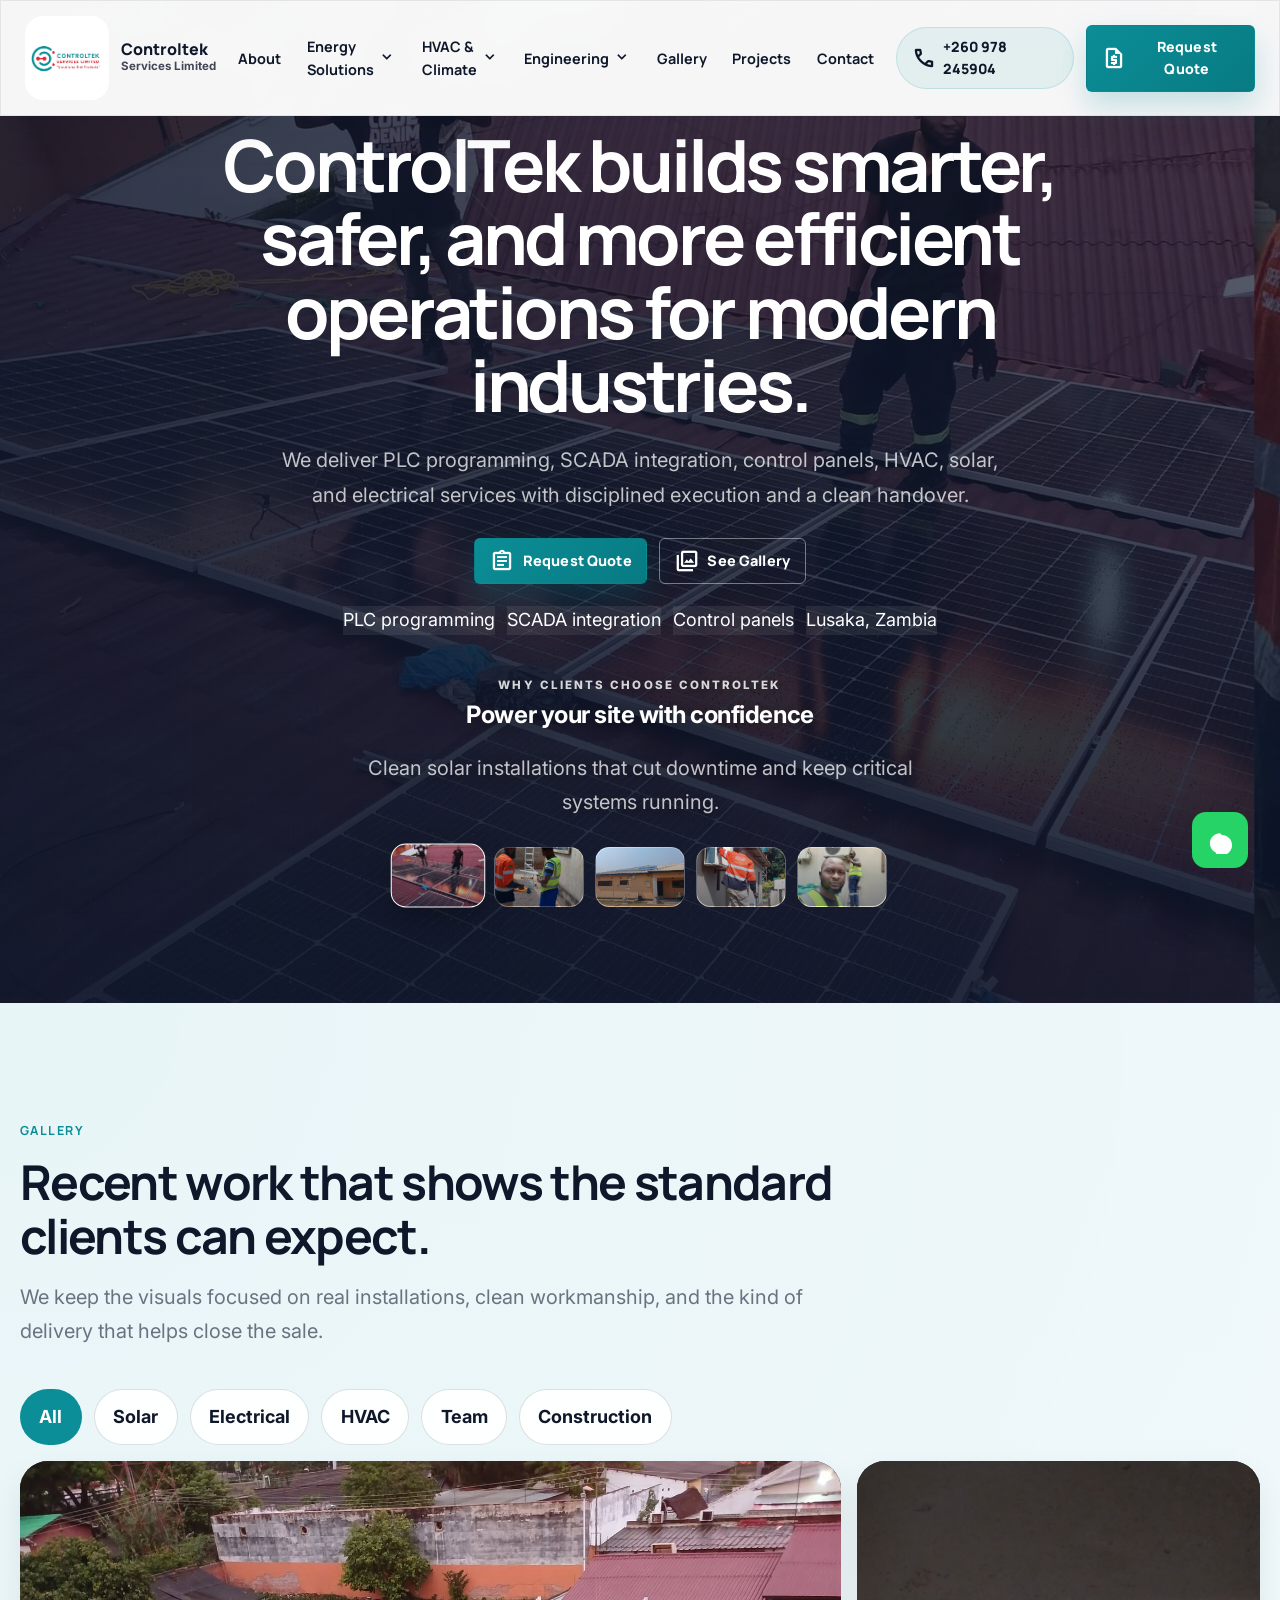
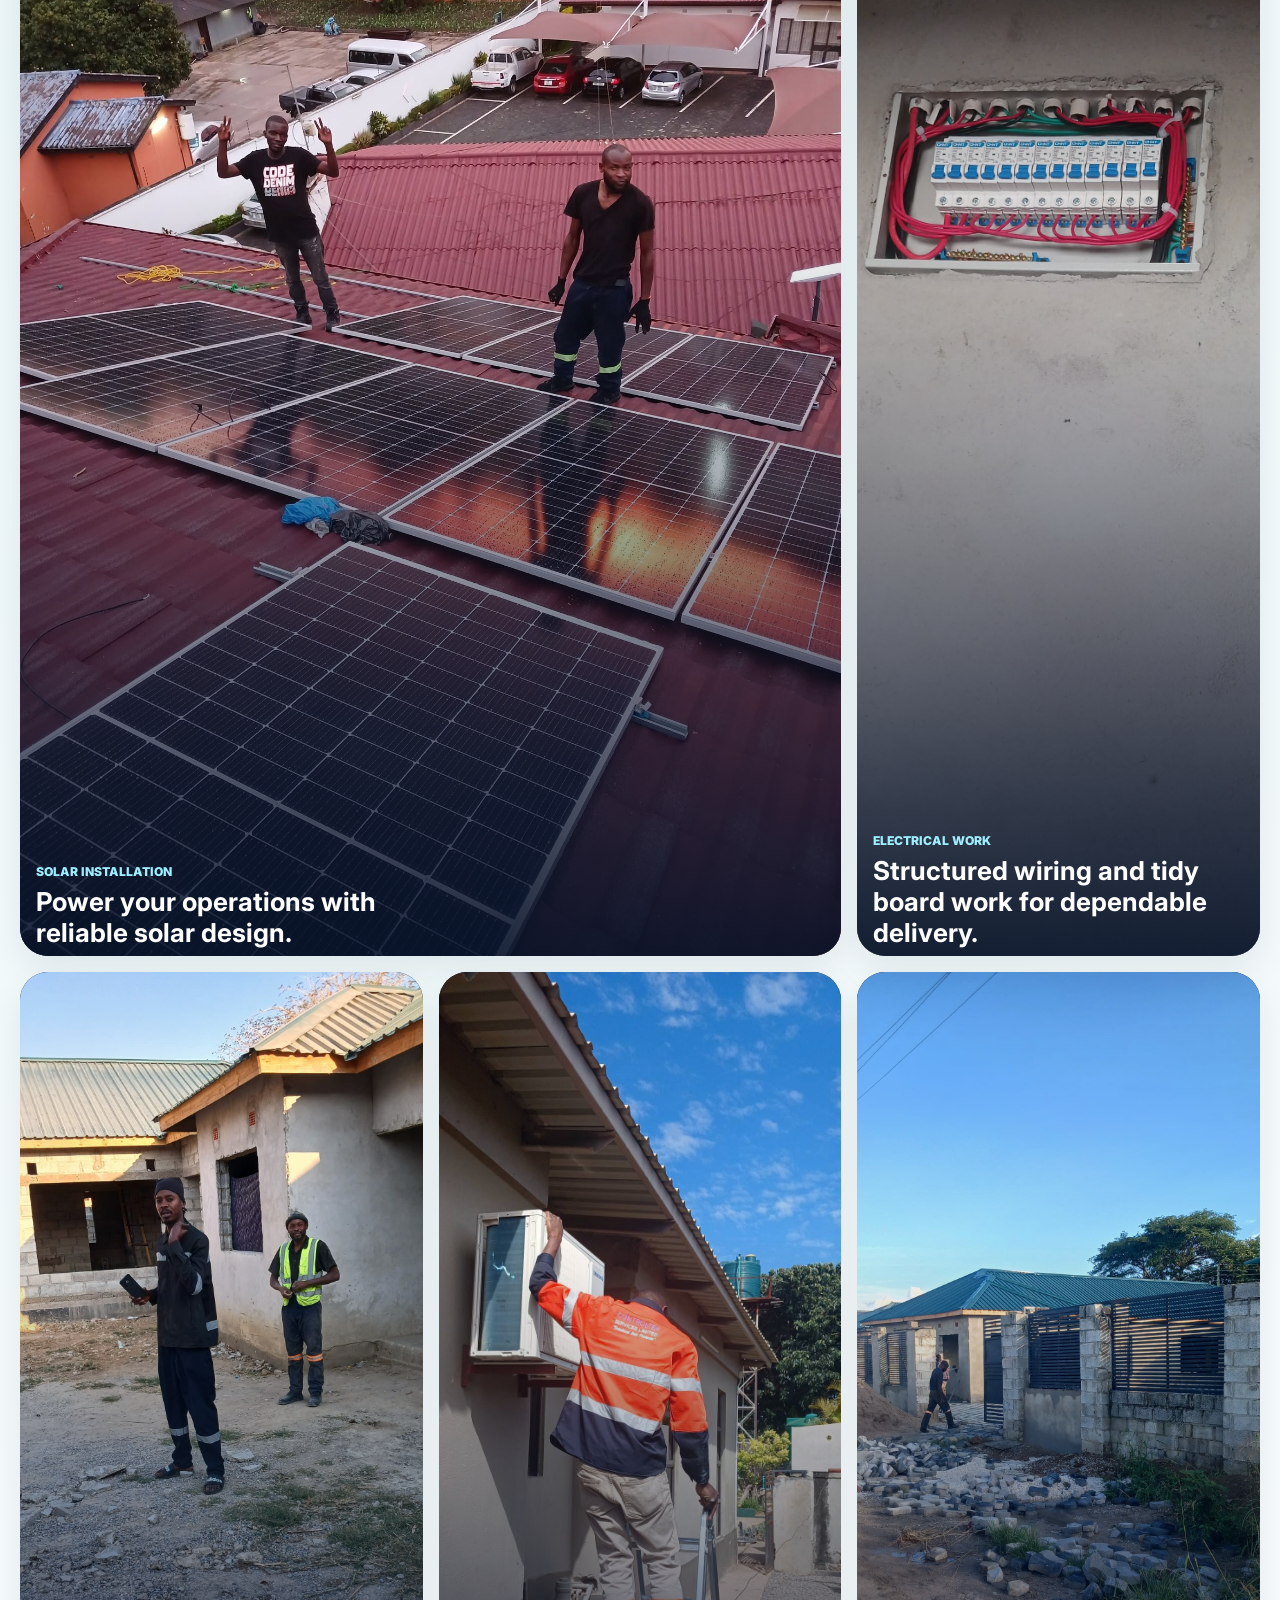
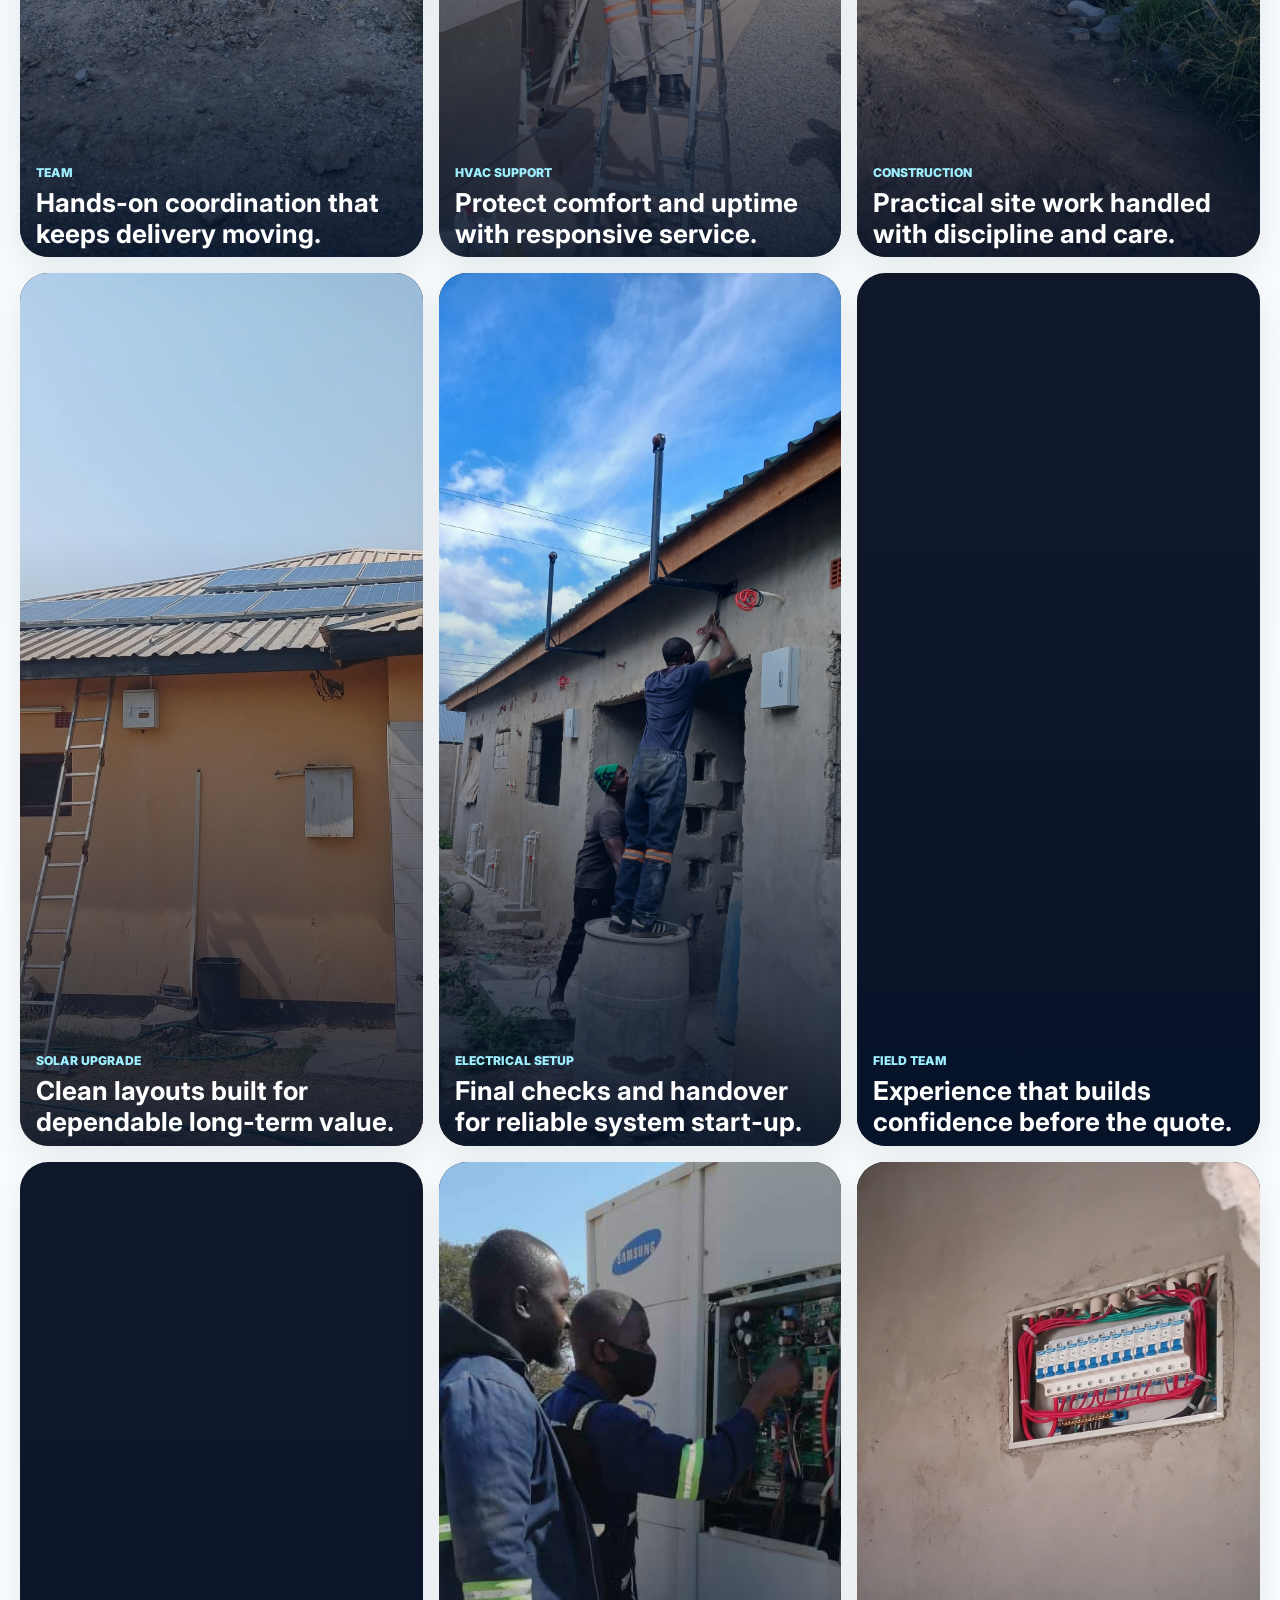
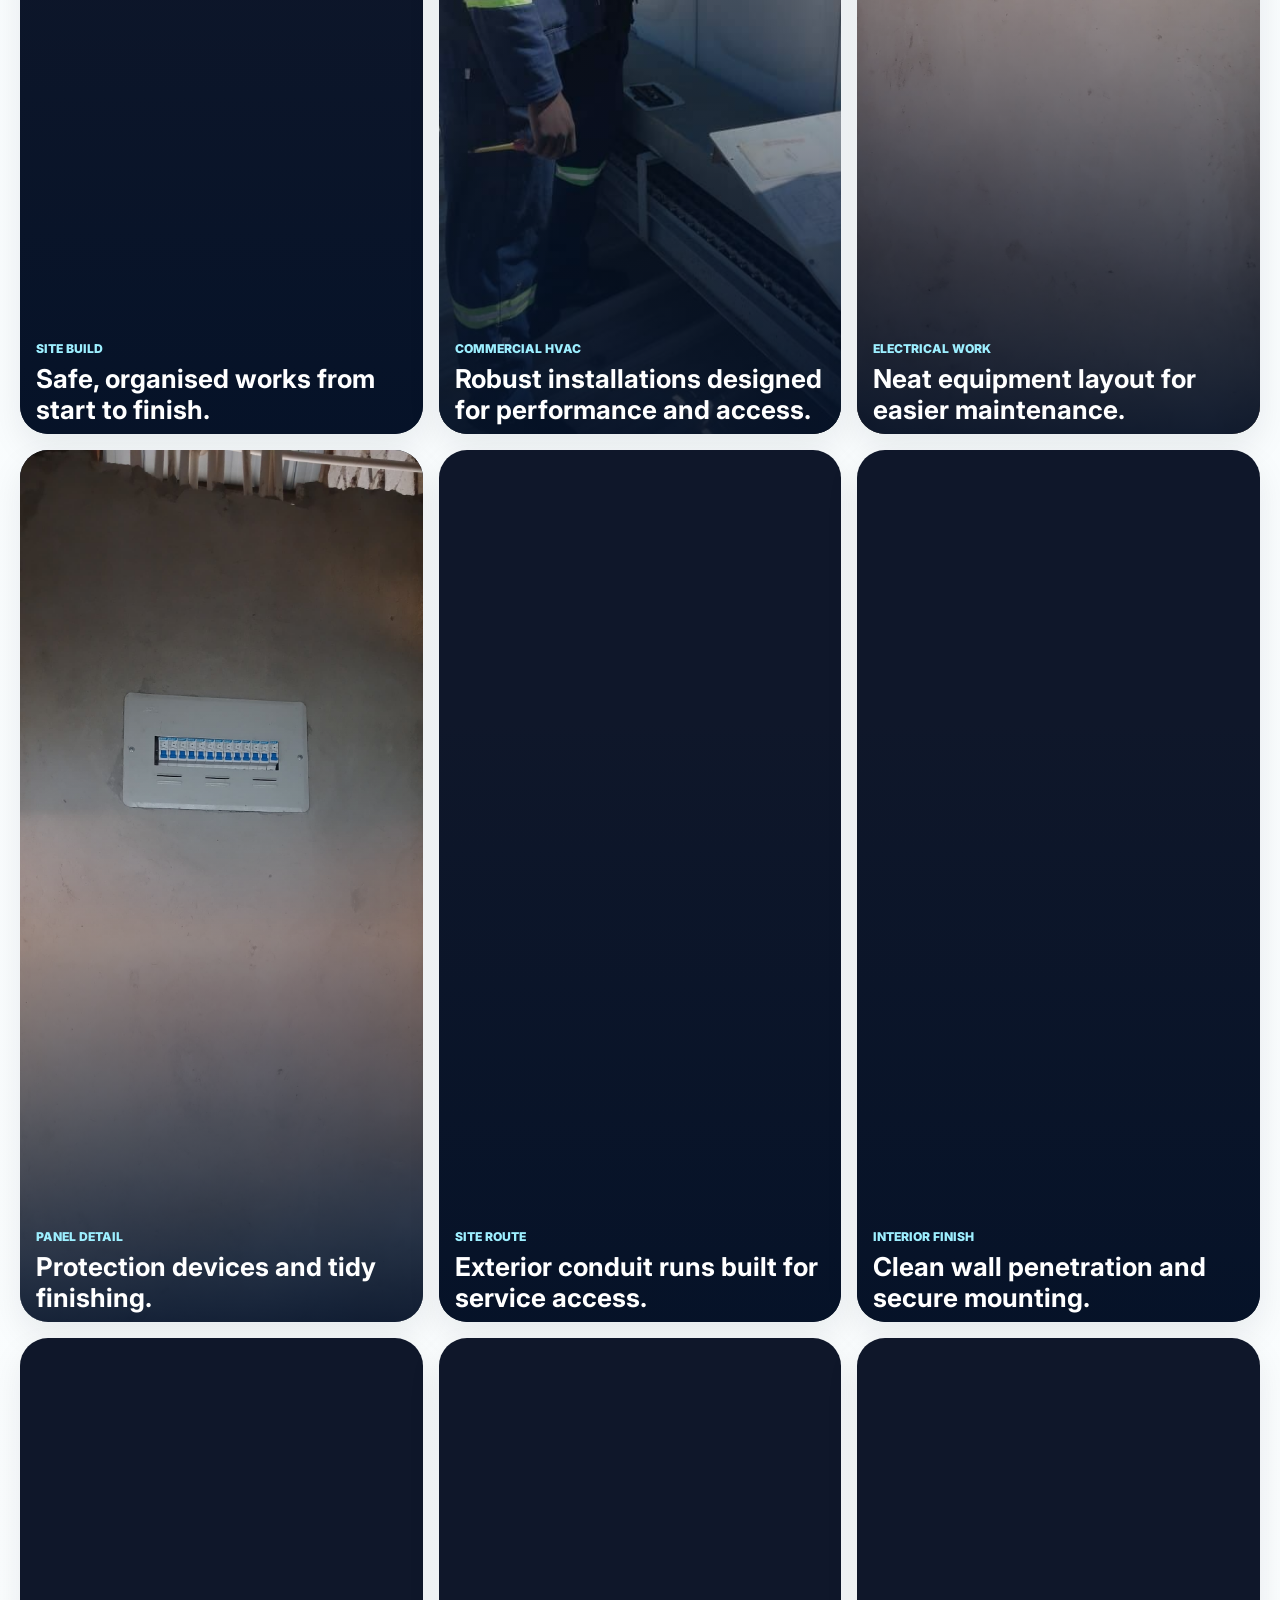
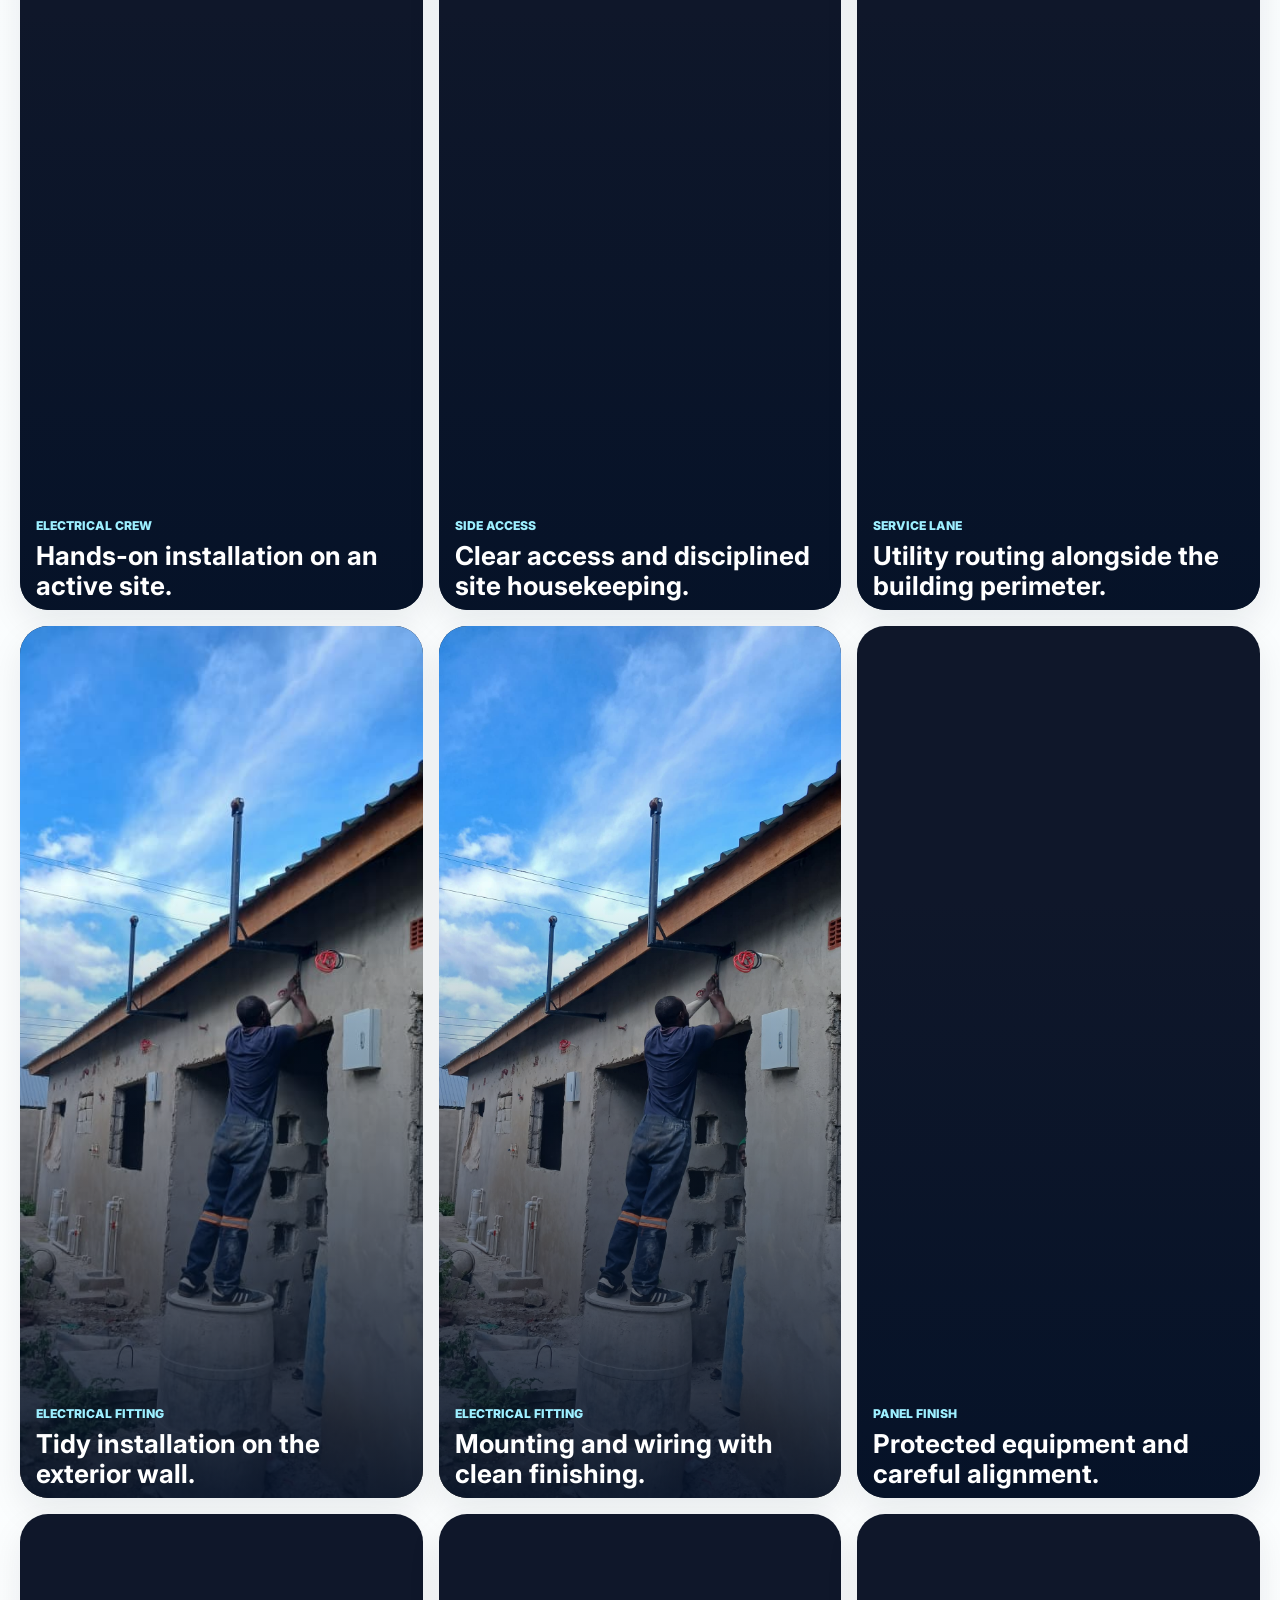
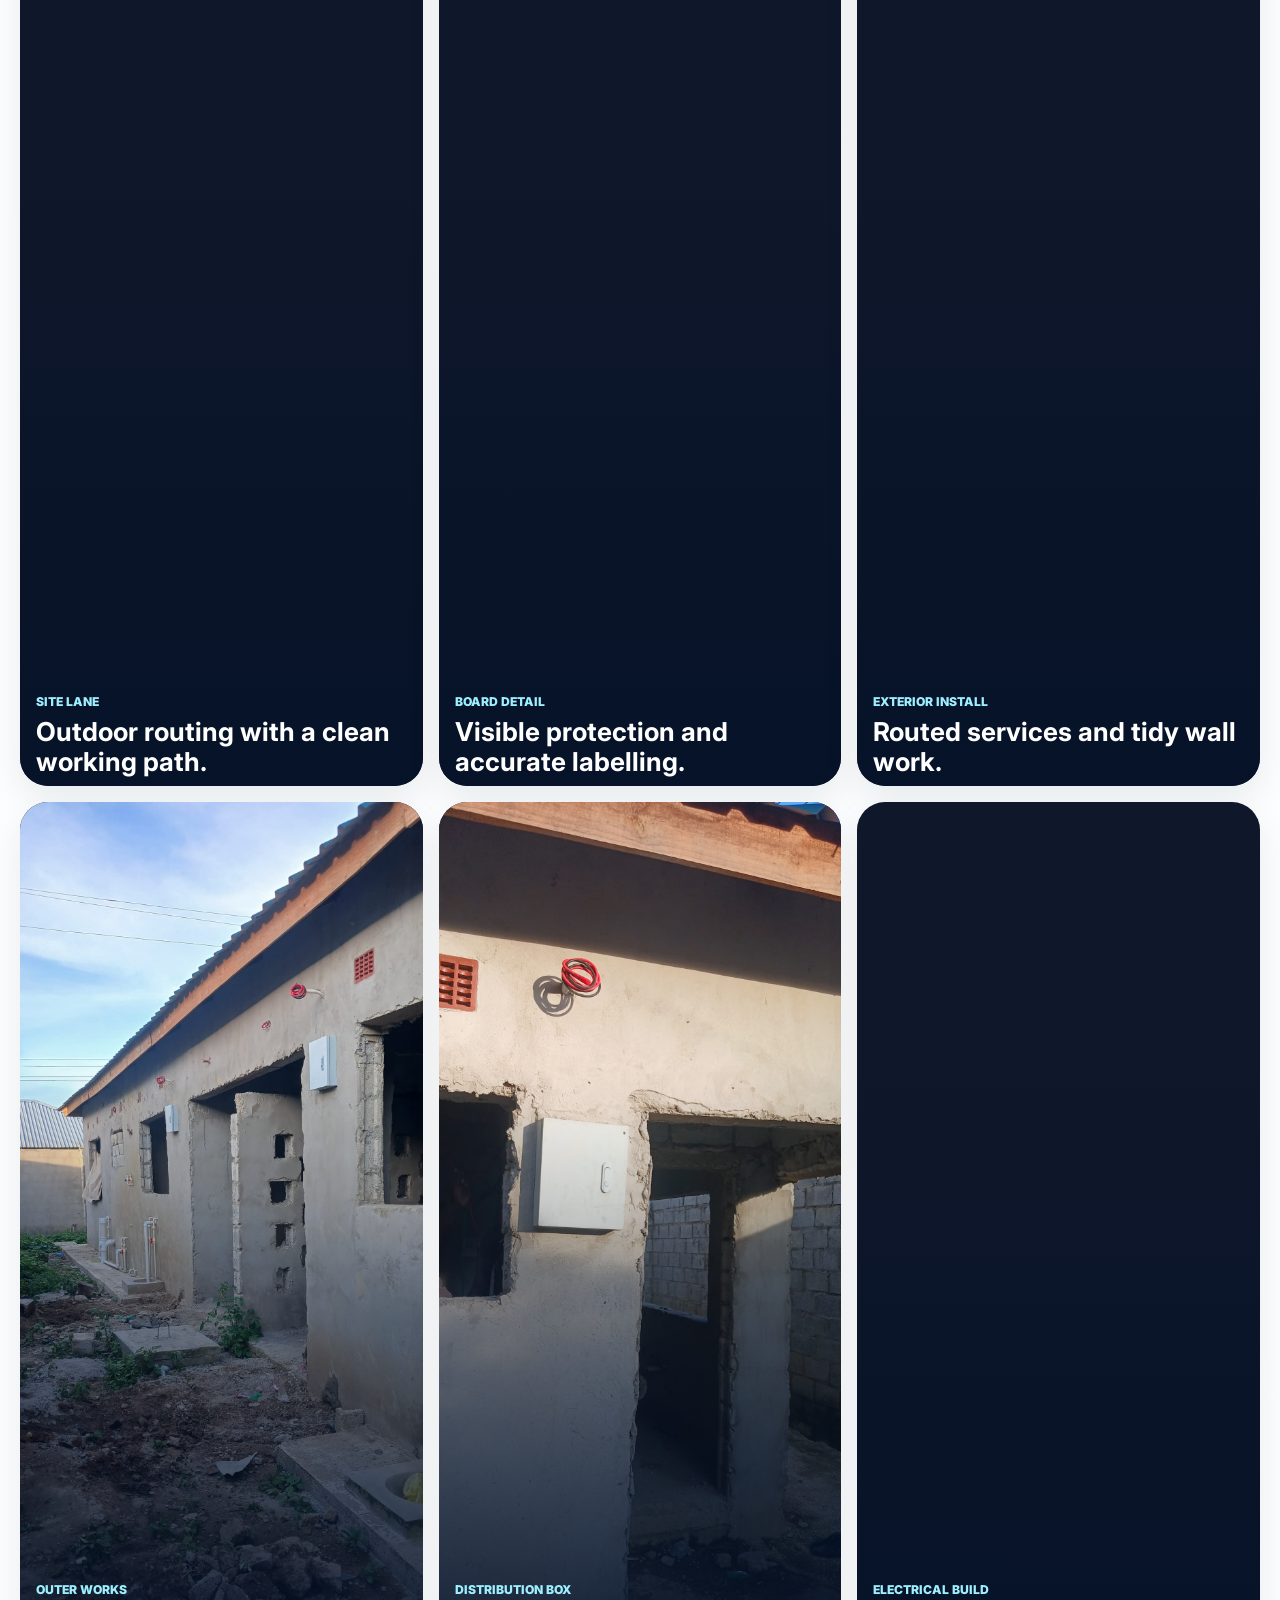
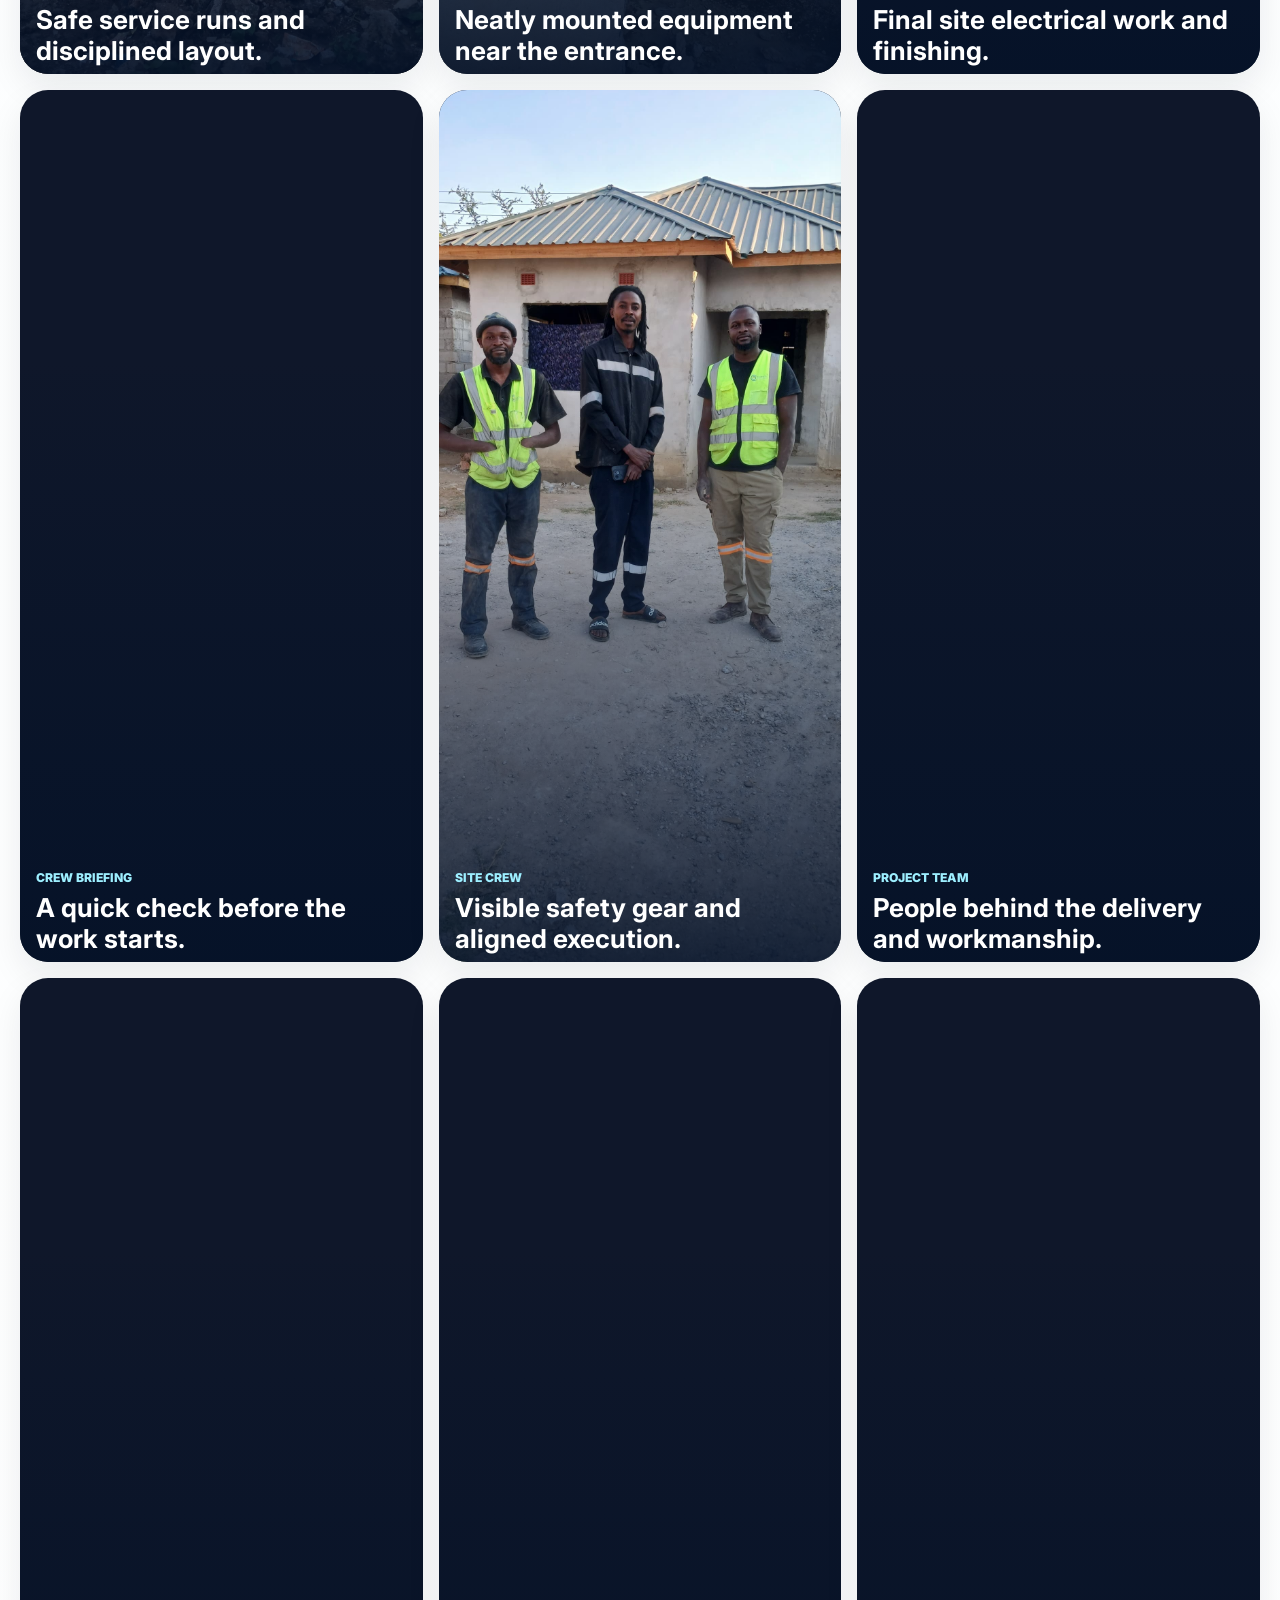
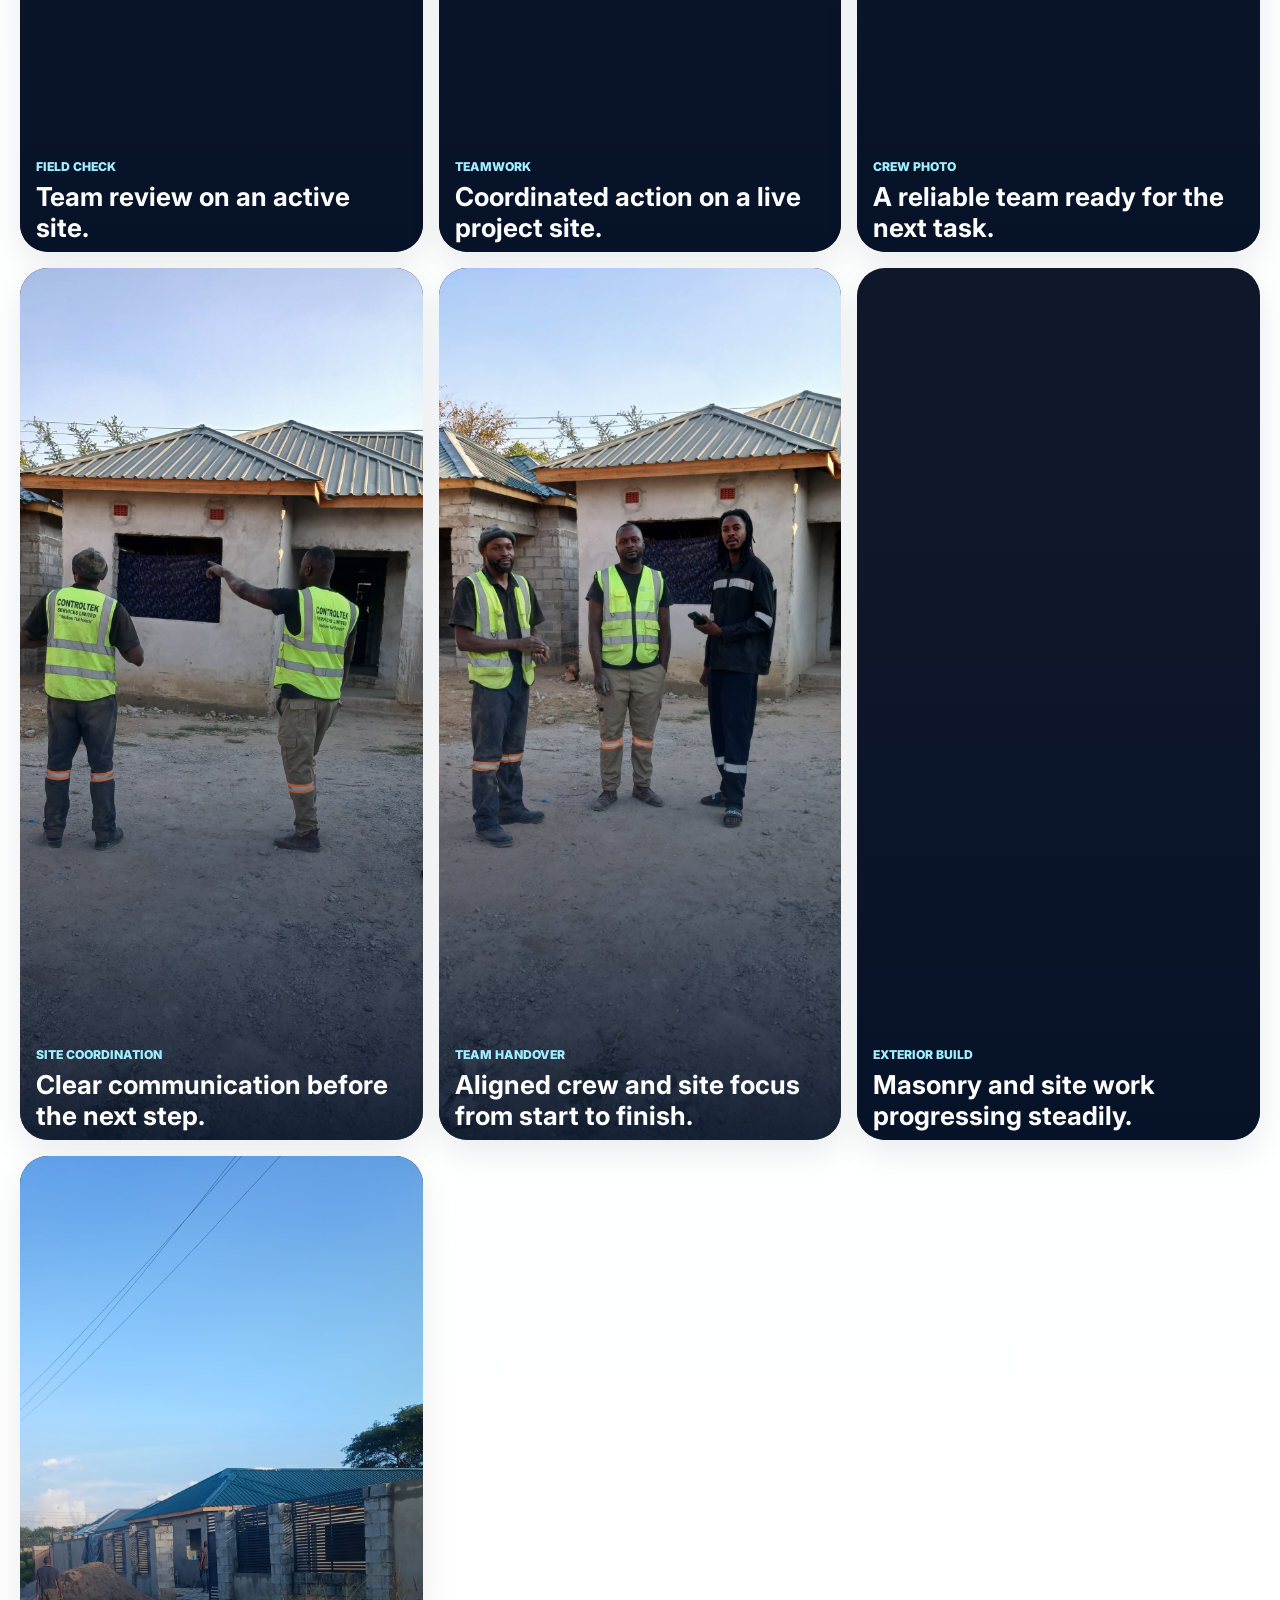
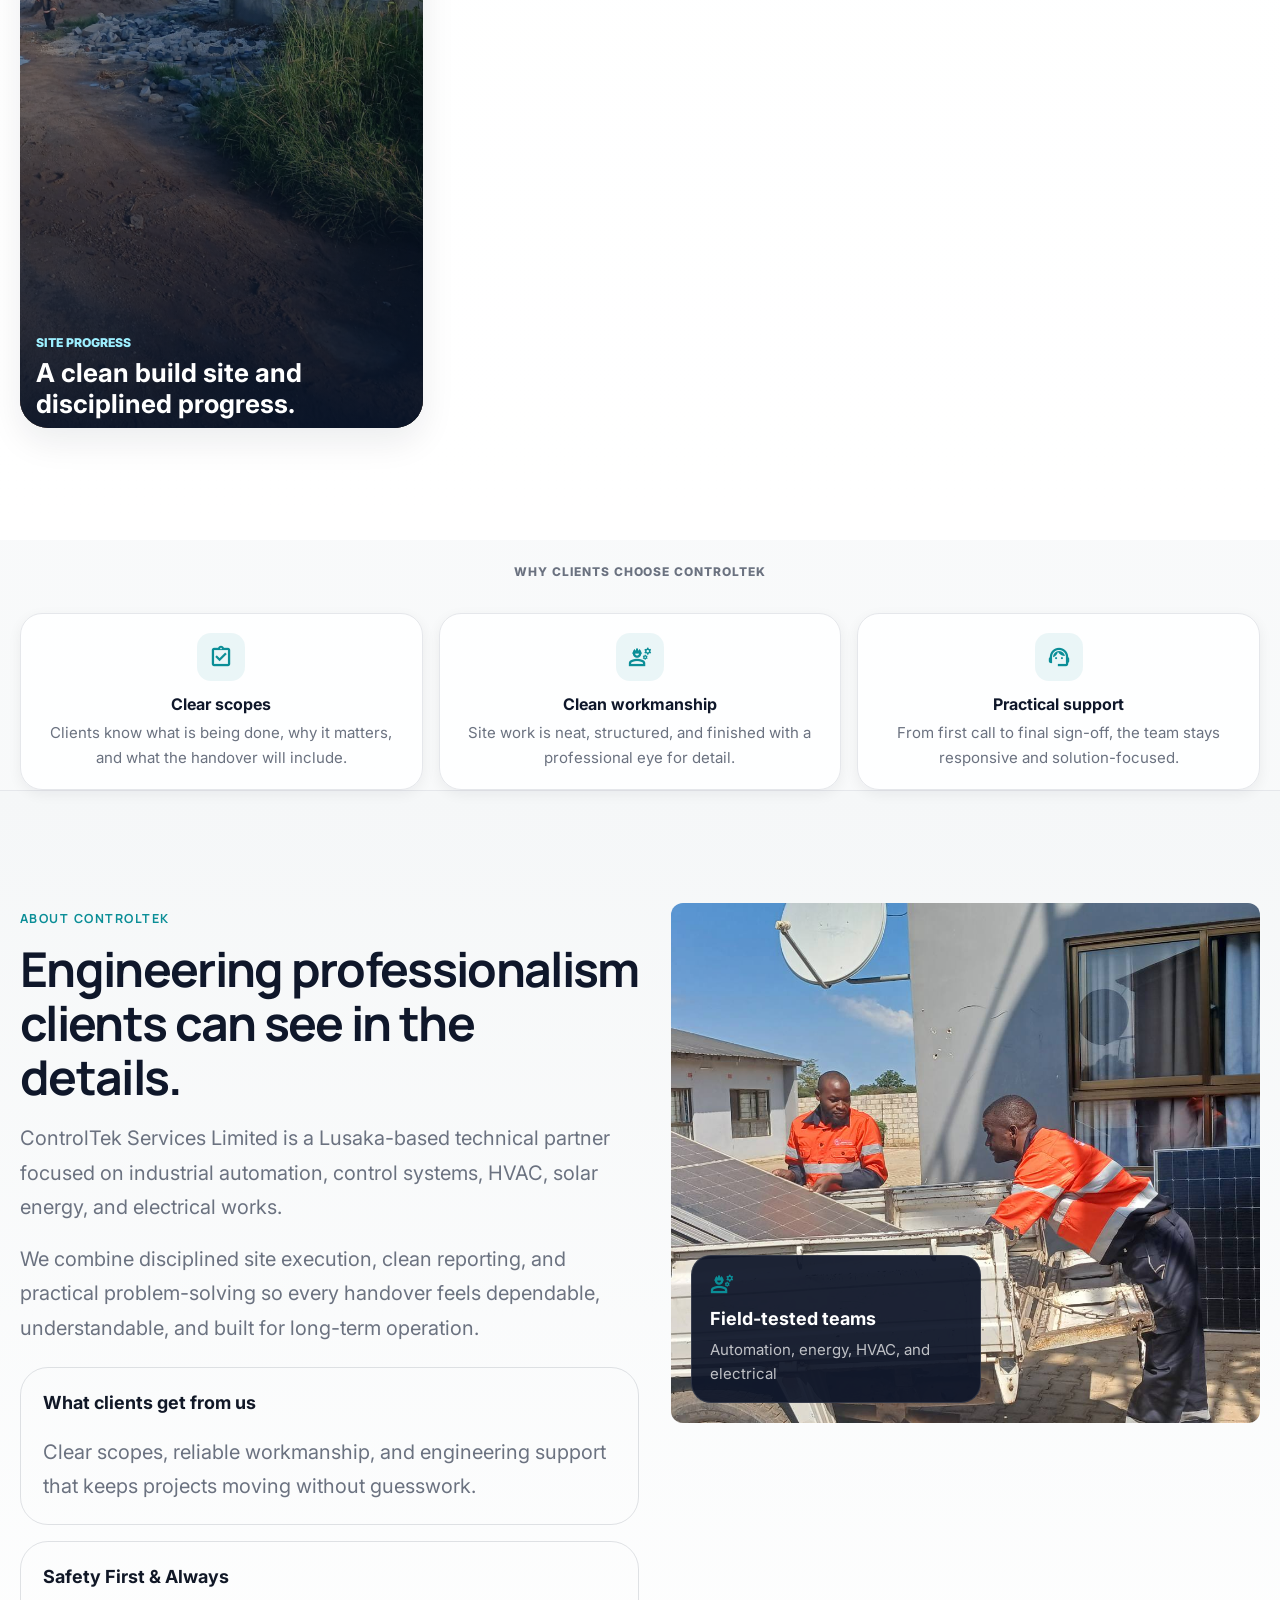
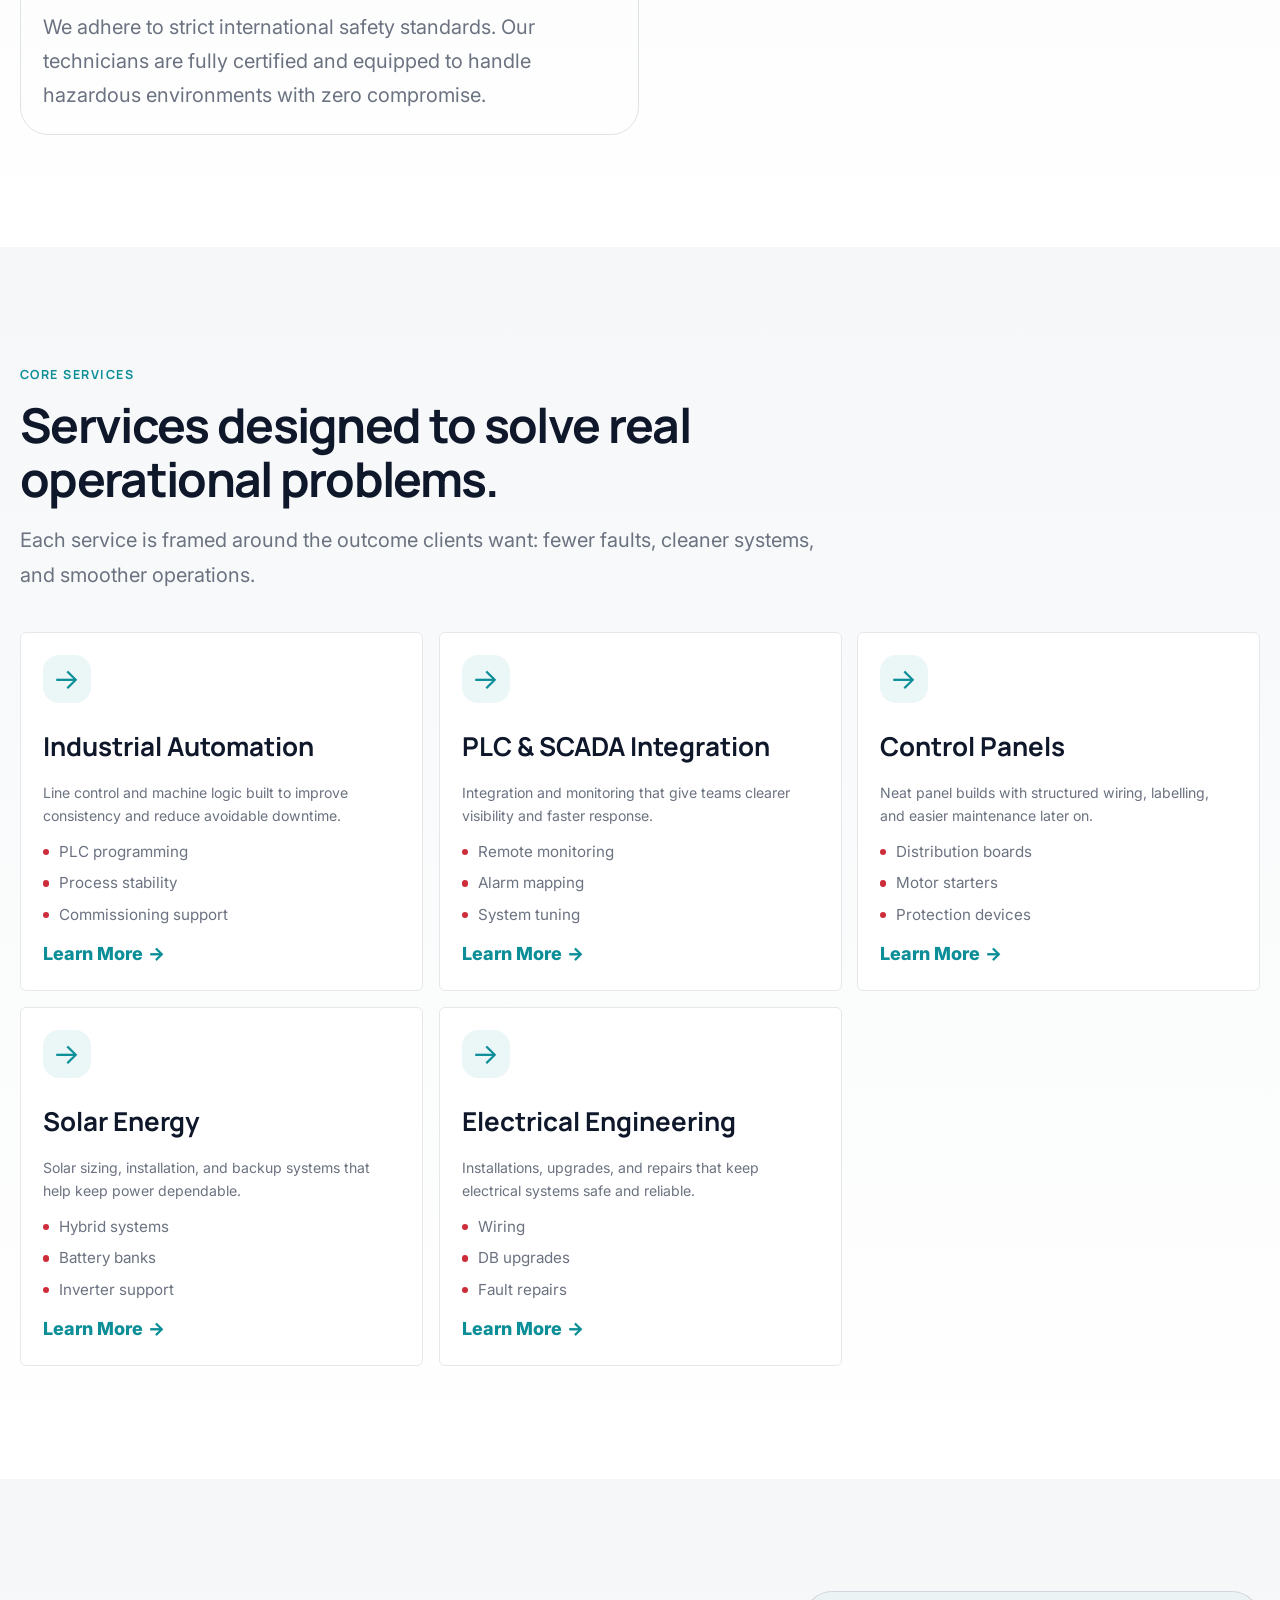
==== commit 2bbf7a35: "Add new service pages for Automation, Control Panels, and SCADA integration - Created automation.htm" ====
--- a/index.html
+++ b/index.html
@@ -4,7 +4,19 @@
   <meta charset="UTF-8" />
   <meta name="viewport" content="width=device-width, initial-scale=1.0" />
   <meta name="description" content="Controltek Services Limited delivers industrial automation, PLC and SCADA integration, HVAC, solar, electrical, plumbing, and construction services across Zambia." />
+  <link rel="canonical" href="/" />
+  <meta property="og:type" content="website" />
+  <meta property="og:title" content="Controltek Services Limited | Industrial Automation & Control Systems" />
+  <meta property="og:description" content="Controltek Services Limited delivers industrial automation, PLC and SCADA integration, HVAC, solar, electrical, plumbing, and construction services across Zambia." />
+  <meta property="og:image" content="Assets/logo.png" />
+  <meta property="og:site_name" content="Controltek Services Limited" />
+  <meta name="twitter:card" content="summary_large_image" />
+  <meta name="twitter:title" content="Controltek Services Limited | Industrial Automation & Control Systems" />
+  <meta name="twitter:description" content="Controltek Services Limited delivers industrial automation, PLC and SCADA integration, HVAC, solar, electrical, plumbing, and construction services across Zambia." />
+  <meta name="twitter:image" content="Assets/logo.png" />
+  <meta name="theme-color" content="#0b1f35" />
   <title>Controltek Services Limited | Industrial Automation & Control Systems</title>
+  <link rel="icon" href="Assets/favicon.jpg" />
   <link rel="preconnect" href="https://fonts.googleapis.com" />
   <link rel="preconnect" href="https://fonts.gstatic.com" crossorigin />
   <link href="https://fonts.googleapis.com/css2?family=Inter:wght@400;500;600;700;800;900&family=Manrope:wght@400;500;600;700;800;900&family=Material+Symbols+Outlined:opsz,wght,FILL,GRAD@20..48,300..700,0..1,-50..200&display=swap" rel="stylesheet" />
@@ -468,6 +480,10 @@
             <strong>What clients get from us</strong>
             <p>Clear scopes, reliable workmanship, and engineering support that keeps projects moving without guesswork.</p>
           </div>
+          <div class="about__callout surface-card" style="margin-top: 1rem;">
+            <strong>Safety First & Always</strong>
+            <p>We adhere to strict international safety standards. Our technicians are fully certified and equipped to handle hazardous environments with zero compromise.</p>
+          </div>
         </div>
 
         <div class="about__visual reveal">
@@ -500,7 +516,7 @@
               <li>Process stability</li>
               <li>Commissioning support</li>
             </ul>
-            <a href="#contact">Learn More <span aria-hidden="true">&rarr;</span></a>
+            <a href="automation.html">Learn More <span aria-hidden="true">&rarr;</span></a>
           </article>
           <article class="service-card reveal">
             <span class="service-card__arrow" aria-hidden="true">&rarr;</span>
@@ -511,7 +527,7 @@
               <li>Alarm mapping</li>
               <li>System tuning</li>
             </ul>
-            <a href="#contact">Learn More <span aria-hidden="true">&rarr;</span></a>
+            <a href="scada.html">Learn More <span aria-hidden="true">&rarr;</span></a>
           </article>
           <article class="service-card reveal">
             <span class="service-card__arrow" aria-hidden="true">&rarr;</span>
@@ -522,7 +538,7 @@
               <li>Motor starters</li>
               <li>Protection devices</li>
             </ul>
-            <a href="#contact">Learn More <span aria-hidden="true">&rarr;</span></a>
+            <a href="panels.html">Learn More <span aria-hidden="true">&rarr;</span></a>
           </article>
           <article class="service-card reveal">
             <span class="service-card__arrow" aria-hidden="true">&rarr;</span>
@@ -555,12 +571,12 @@
         <div class="projects__intro">
           <div class="section-heading reveal">
             <span class="eyebrow">Featured Projects</span>
-            <h2>A focused selection of projects that show the quality of our work.</h2>
-            <p>Each card highlights a core service so the homepage stays focused and easy to scan.</p>
+            <h2>Proven results across industrial, commercial, and solar projects.</h2>
+            <p>Explore some of our recent installations that demonstrate our commitment to safety, precision, and reliable engineering.</p>
           </div>
           <aside class="projects__summary surface-card reveal">
-            <strong>What this section covers</strong>
-            <p>We keep the set tight so visitors can quickly understand the work and move straight to the service they need.</p>
+            <strong>Engineered for Reliability</strong>
+            <p>From complex SCADA integrations to high-capacity solar arrays, our track record speaks for itself.</p>
             <ul class="projects__highlights">
               <li>Solar and backup power</li>
               <li>Electrical and controls</li>
@@ -605,6 +621,94 @@
               <h3>Plan, build, inspect, and hand over cleanly</h3>
               <p>Practical site delivery supported by careful coordination and quality control.</p>
               <a href="construction.html">View Service &rarr;</a>
+            </div>
+          </article>
+        </div>
+        <div class="projects__video-grid reveal">
+          <article class="video-card reveal">
+            <video controls preload="metadata" playsinline>
+              <source src="Assets/VID-20260711-WA0083.mp4" type="video/mp4" />
+              Your browser does not support video playback.
+            </video>
+            <div class="video-card__meta">
+              <span>Solar Energy</span>
+              <h3>Rooftop solar installation in action</h3>
+              <a href="http://127.0.0.1:5500/solar.html">View Service &rarr;</a>
+            </div>
+          </article>
+          <article class="video-card reveal">
+            <video controls preload="metadata" playsinline>
+              <source src="Assets/VID-20260711-WA0084.mp4" type="video/mp4" />
+              Your browser does not support video playback.
+            </video>
+            <div class="video-card__meta">
+              <span>Electrical Engineering</span>
+              <h3>Panel installation and protective systems</h3>
+              <a href="http://127.0.0.1:5500/electrical.html">View Service &rarr;</a>
+            </div>
+          </article>
+          <article class="video-card reveal">
+            <video controls preload="metadata" playsinline>
+              <source src="Assets/VID-20260711-WA0085.mp4" type="video/mp4" />
+              Your browser does not support video playback.
+            </video>
+            <div class="video-card__meta">
+              <span>HVAC &amp; Climate</span>
+              <h3>Climate control systems delivered on site</h3>
+              <a href="http://127.0.0.1:5500/hvac.html">View Service &rarr;</a>
+            </div>
+          </article>
+          <article class="video-card reveal">
+            <video controls preload="metadata" playsinline>
+              <source src="Assets/VID-20260711-WA0086.mp4" type="video/mp4" />
+              Your browser does not support video playback.
+            </video>
+            <div class="video-card__meta">
+              <span>Construction Support</span>
+              <h3>Site works, coordination, and handover highlights</h3>
+              <a href="http://127.0.0.1:5500/construction.html">View Service &rarr;</a>
+            </div>
+          </article>
+        </div>
+      </div>
+    </section>
+
+    <section class="section testimonials" id="testimonials">
+      <div class="section-shell">
+        <div class="section-heading reveal">
+          <span class="eyebrow">Testimonials</span>
+          <h2>What our clients say about us.</h2>
+          <p>We pride ourselves on delivering solutions that keep businesses running smoothly.</p>
+        </div>
+        <div class="testimonial-grid reveal">
+          <article class="testimonial-card surface-card">
+            <div class="testimonial__content">
+              <span class="material-symbols-outlined quote-icon" aria-hidden="true">format_quote</span>
+              <p>"ControlTek completely upgraded our factory's automation systems. We experienced less downtime within the first month. Excellent response and professional execution."</p>
+            </div>
+            <div class="testimonial__author">
+              <strong>John D.</strong>
+              <small>Operations Manager, Manufacturing</small>
+            </div>
+          </article>
+          <article class="testimonial-card surface-card">
+            <div class="testimonial__content">
+              <span class="material-symbols-outlined quote-icon" aria-hidden="true">format_quote</span>
+              <p>"Their solar installation at our commercial complex was done precisely to spec. The team was highly organized and finished ahead of schedule."</p>
+            </div>
+            <div class="testimonial__author">
+              <strong>Sarah M.</strong>
+              <small>Facility Director, Commercial Real Estate</small>
+            </div>
+          </article>
+          <article class="testimonial-card surface-card">
+            <div class="testimonial__content">
+              <span class="material-symbols-outlined quote-icon" aria-hidden="true">format_quote</span>
+              <p>"When our SCADA system went down, ControlTek had a technician on-site within the hour. Their expertise in diagnosing faults saved us thousands."</p>
+            </div>
+            <div class="testimonial__author">
+              <strong>Michael K.</strong>
+              <small>Plant Engineer</small>
             </div>
           </article>
         </div>
@@ -638,7 +742,7 @@
               <div>
                 <strong>Phone</strong>
                 <a href="tel:+260978245904">+260 978 245904</a>
-                <p>Also reachable on +260 978 508059, +260 973 300055, +260 973 516124, and +260 777 980252.</p>
+                <p>Also reachable on +260 978 508059, +260 973 300055,and  +260 973 516124.</p>
               </div>
             </article>
             <article>
@@ -683,10 +787,7 @@
             <label for="message">Project Details</label>
             <textarea id="message" name="message" rows="5" placeholder="Tell us about your site, issue, or project scope" required></textarea>
           </div>
-          <div class="form-row">
-            <label for="projectFiles">Project Images</label>
-            <input id="projectFiles" name="projectFiles" type="file" accept="image/*,.pdf" multiple />
-          </div>
+         
           <button class="btn btn--primary btn--wide" type="submit">Send Request</button>
           <p class="form-note" id="formNote" role="status" aria-live="polite"></p>
         </form>
--- a/styles.css
+++ b/styles.css
@@ -1359,6 +1359,73 @@
   gap: 1rem;
 }
 
+.projects__video-grid {
+  display: grid;
+  grid-template-columns: repeat(4, minmax(0, 1fr));
+  gap: 1rem;
+  margin-top: 1rem;
+}
+
+.video-card {
+  position: relative;
+  overflow: hidden;
+  border-radius: var(--radius);
+  background: var(--black);
+  box-shadow: var(--shadow-md);
+  min-height: 280px;
+  display: grid;
+  grid-template-rows: minmax(180px, 1fr) auto;
+}
+
+.video-card iframe,
+.video-card video {
+  width: 100%;
+  height: 100%;
+  border: 0;
+  background: #000;
+  display: block;
+}
+
+.video-card__meta {
+  padding: 1rem;
+  background: var(--white);
+}
+
+.video-card__meta span {
+  display: inline-flex;
+  margin-bottom: 0.35rem;
+  color: var(--navy);
+  font-size: 0.75rem;
+  font-weight: 800;
+  text-transform: uppercase;
+  letter-spacing: 0.1em;
+}
+
+.video-card__meta h3 {
+  margin: 0 0 0.6rem;
+  color: var(--navy);
+  font-size: 1rem;
+  line-height: 1.3;
+}
+
+.video-card__meta a {
+  color: var(--blue);
+  font-weight: 700;
+}
+
+@media (max-width: 1080px) {
+  .projects__video-grid {
+    grid-template-columns: repeat(2, minmax(0, 1fr));
+  }
+}
+
+@media (max-width: 700px) {
+  .projects__grid,
+  .projects__video-grid {
+    grid-template-columns: 1fr;
+  }
+}
+
 .project-card {
   position: relative;
   overflow: hidden;
@@ -1968,6 +2035,44 @@
   object-fit: cover;
   border-radius: var(--radius);
   box-shadow: var(--shadow-md);
+}
+
+.video-grid {
+  display: grid;
+  grid-template-columns: repeat(3, minmax(0, 1fr));
+  gap: 1rem;
+}
+
+.video-card {
+  position: relative;
+  overflow: hidden;
+  border-radius: var(--radius);
+  box-shadow: var(--shadow-md);
+  background: #000;
+  min-height: 220px;
+  display: grid;
+  grid-template-rows: minmax(160px, 1fr) auto;
+}
+
+.video-card iframe,
+.video-card video {
+  display: block;
+  width: 100%;
+  aspect-ratio: 16 / 9;
+  border: 0;
+  background: #000;
+}
+
+@media (max-width: 840px) {
+  .video-grid {
+    grid-template-columns: repeat(2, minmax(0, 1fr));
+  }
+}
+
+@media (max-width: 640px) {
+  .video-grid {
+    grid-template-columns: 1fr;
+  }
 }
 
 .reveal {
@@ -3140,12 +3245,20 @@
 .gallery-card {
   position: relative;
   grid-column: span 4;
-  min-height: 280px;
+  min-height: 360px;
   margin: 0;
   overflow: hidden;
-  border-radius: 22px;
-  background: #0b1f35;
-  box-shadow: var(--shadow-lg);
+  border-radius: var(--radius);
+  background: var(--navy);
+  box-shadow: var(--shadow-md);
+}
+
+.gallery-card::after {
+  content: "";
+  position: absolute;
+  inset: 0;
+  background: linear-gradient(180deg, transparent 30%, rgba(5, 18, 40, 0.9) 100%);
+  pointer-events: none;
 }
 
 .gallery-card--wide {
@@ -3156,36 +3269,46 @@
   width: 100%;
   height: 100%;
   object-fit: cover;
-  transition: transform 420ms ease;
+  transition: transform 500ms ease;
 }
 
 .gallery-card:hover img {
-  transform: scale(1.04);
+  transform: scale(1.07);
 }
 
 .gallery-card figcaption {
   position: absolute;
-  inset-inline: 0;
-  bottom: 0;
-  padding: 1rem 1rem 0.95rem;
-  color: #ffffff;
-  background: linear-gradient(180deg, transparent 0%, rgba(5, 18, 40, 0.84) 100%);
+  left: 1rem;
+  right: 1rem;
+  bottom: 1rem;
+  z-index: 2;
+  color: var(--white);
+  transform: translateY(8px);
+  transition: transform 260ms ease;
+  background: none;
+  padding: 0;
+}
+
+.gallery-card:hover figcaption {
+  transform: translateY(0);
 }
 
 .gallery-card figcaption span {
-  display: block;
-  color: rgba(255, 255, 255, 0.75);
+  display: inline-flex;
+  margin-bottom: 0.35rem;
+  color: #9defff;
   font-size: 0.76rem;
-  font-weight: 800;
-  letter-spacing: 0.16em;
+  font-weight: 850;
   text-transform: uppercase;
+  letter-spacing: normal;
 }
 
 .gallery-card figcaption strong {
   display: block;
-  margin-top: 0.35rem;
-  font-size: 1rem;
-  line-height: 1.3;
+  margin-top: 0;
+  max-width: 420px;
+  font-size: 1.05rem;
+  line-height: 1.18;
 }
 
 .gallery-nav {
@@ -4273,7 +4396,8 @@
   .gallery-card,
   .gallery-card--wide {
     grid-column: auto;
-    min-height: 230px;
+    min-height: 360px;
+    height: auto;
   }
 }
 
@@ -4685,3 +4809,77 @@
     font-size: 20px;
   }
 }
+
+/* ==========================================================================
+   TESTIMONIALS SECTION
+   ========================================================================== */
+
+.testimonials {
+  background-color: var(--light-gray);
+}
+
+.testimonial-grid {
+  display: grid;
+  gap: 1.5rem;
+  margin-top: 2rem;
+}
+
+@media (min-width: 768px) {
+  .testimonial-grid {
+    grid-template-columns: repeat(3, 1fr);
+    gap: 2rem;
+  }
+}
+
+.testimonial-card {
+  display: flex;
+  flex-direction: column;
+  justify-content: space-between;
+  padding: 2rem;
+  gap: 1.5rem;
+  transition: transform 0.3s ease, box-shadow 0.3s ease;
+}
+
+.testimonial-card:hover {
+  transform: translateY(-4px);
+  box-shadow: 0 12px 32px rgba(2, 8, 23, 0.12);
+}
+
+.testimonial__content {
+  display: flex;
+  flex-direction: column;
+  gap: 1rem;
+}
+
+.quote-icon {
+  font-size: 2.5rem;
+  color: var(--primary);
+  opacity: 0.2;
+}
+
+.testimonial__content p {
+  font-size: 1.1rem;
+  line-height: 1.6;
+  color: var(--navy);
+  font-style: italic;
+  margin: 0;
+}
+
+.testimonial__author {
+  display: flex;
+  flex-direction: column;
+  gap: 0.25rem;
+  padding-top: 1.5rem;
+  border-top: 1px solid rgba(10, 31, 68, 0.1);
+}
+
+.testimonial__author strong {
+  font-size: 1rem;
+  color: var(--navy);
+  font-weight: 700;
+}
+
+.testimonial__author small {
+  font-size: 0.875rem;
+  color: var(--dark-gray);
+}
